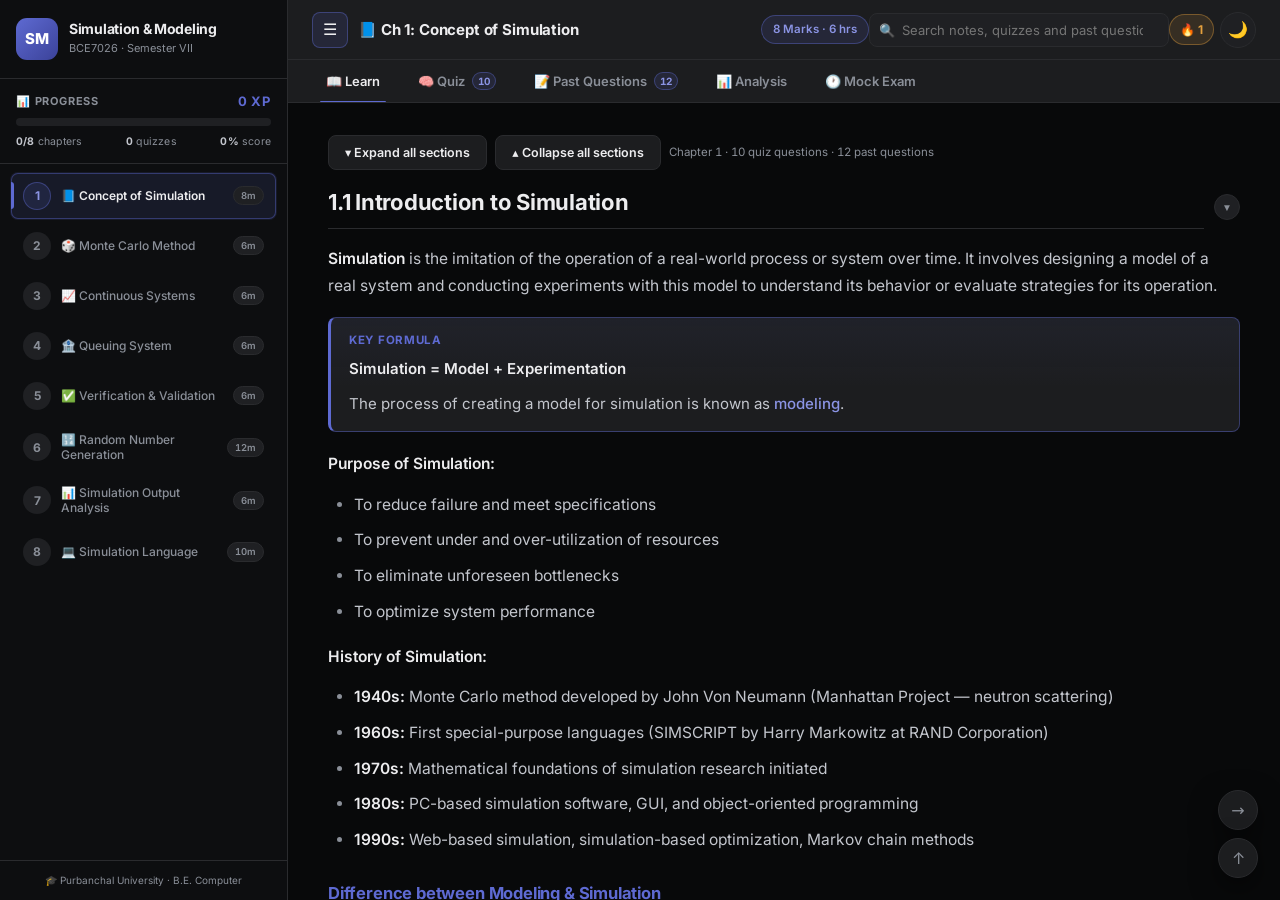
==== index.html @ b058730f "feat: Simulation & Modeling study portal — 8 chapters, 92 past-question cards and a 60-mark mock exa" ====
<!DOCTYPE html>
<html lang="en" data-theme="dark">
<head>
<meta charset="UTF-8">
<meta name="viewport" content="width=device-width, initial-scale=1.0">
<title>📚 Simulation & Modeling — Study Portal | BCE7026</title>
<meta name="description" content="Gamified study portal for Simulation & Modeling BCE7026 - Purbanchal University">
<style>
*,*::before,*::after{margin:0;padding:0;box-sizing:border-box}
/* Layout, colour, type and rhythm tokens now live in assets/css/tokens.css
   (loaded above) so there is one source of truth for the whole portal. */
html{scroll-behavior:smooth}
body{font-family:'Inter',system-ui,sans-serif;background:var(--bg);color:var(--t1);overflow:hidden;height:100vh;font-size:14.5px;line-height:1.7;transition:background .3s,color .3s}
h1,h2,h3,h4,h5{line-height:1.35;font-weight:700;color:var(--t1)}
a{color:var(--pri);text-decoration:none}
::selection{background:var(--pri);color:#fff}
.app{display:flex;height:100vh;overflow:hidden}

/* SIDEBAR */
.sidebar{width:var(--sidebar-w);background:var(--bg-side);border-right:1px solid var(--brd);display:flex;flex-direction:column;flex-shrink:0;z-index:100;transition:var(--tr)}
.s-head{padding:18px 16px;border-bottom:1px solid var(--brd)}
.logo{display:flex;align-items:center;gap:11px}
.logo-i{width:42px;height:42px;background:linear-gradient(135deg,var(--pri),#3b4299);border-radius:11px;display:flex;align-items:center;justify-content:center;font-size:15px;font-weight:800;color:#fff;flex-shrink:0}
.logo-t h1{font-size:14px;font-weight:700;letter-spacing:-.3px}
.logo-t p{font-size:11px;color:var(--t3);margin-top:1px}

/* XP BAR */
.xp-section{padding:12px 16px;border-bottom:1px solid var(--brd)}
.xp-label{display:flex;justify-content:space-between;align-items:center;margin-bottom:6px}
.xp-label span{font-size:11px;font-weight:700;color:var(--t3);text-transform:uppercase;letter-spacing:.8px}
.xp-label .xp-val{color:var(--pri);font-size:13px}
.xp-bar{height:8px;background:var(--bg-input);border-radius:4px;overflow:hidden}
.xp-fill{height:100%;background:linear-gradient(90deg,var(--pri),var(--sec));border-radius:4px;transition:width .6s ease}
.xp-stats{display:flex;gap:8px;margin-top:8px}
.xp-stat{flex:1;text-align:center;padding:6px 4px;background:var(--bg-input);border-radius:6px;font-size:11px;color:var(--t2)}
.xp-stat .num{display:block;font-size:16px;font-weight:800;color:var(--t1)}
.xp-stat .lbl{font-size:9px;color:var(--t3);text-transform:uppercase;letter-spacing:.5px}

.ch-nav{flex:1;overflow-y:auto;padding:8px 10px;scrollbar-width:thin;scrollbar-color:var(--brd) transparent}
.ch-nav::-webkit-scrollbar{width:4px}
.ch-nav::-webkit-scrollbar-thumb{background:var(--brd);border-radius:2px}
.nav-item{display:flex;align-items:center;gap:10px;padding:9px 12px;border-radius:var(--radius-sm);cursor:pointer;transition:var(--tr);margin-bottom:2px;border:1px solid transparent;position:relative}
.nav-item:hover{background:var(--bg-side-h)}
.nav-item.active{background:var(--bg-side-a);border-color:var(--pri-bd)}
.nav-item.active::before{content:'';position:absolute;left:0;top:20%;height:60%;width:3px;background:var(--pri);border-radius:0 3px 3px 0}
.nav-num{width:28px;height:28px;border-radius:50%;display:flex;align-items:center;justify-content:center;font-size:12px;font-weight:700;background:var(--bg-input);color:var(--t3);flex-shrink:0;transition:var(--tr)}
.nav-item.active .nav-num{background:var(--pri);color:#fff}
.nav-item.done .nav-num{background:var(--sec);color:#fff}
.nav-label{font-size:12px;font-weight:500;color:var(--t2);line-height:1.3;flex:1}
.nav-item.active .nav-label{color:var(--t1);font-weight:600}
.nav-meta{display:flex;flex-direction:column;align-items:flex-end;gap:2px;flex-shrink:0}
.nav-marks{font-size:9px;color:var(--t3);background:var(--bg-input);padding:1px 6px;border-radius:8px;font-weight:600}
.nav-prog{width:36px;height:3px;background:var(--bg-input);border-radius:2px;overflow:hidden}
.nav-prog-fill{height:100%;background:var(--sec);border-radius:2px;transition:width .4s ease}
.s-foot{padding:12px 16px;border-top:1px solid var(--brd)}
.s-foot p{font-size:10px;color:var(--t3);text-align:center;line-height:1.5}

/* MAIN */
.main{flex:1;display:flex;flex-direction:column;overflow:hidden;min-width:0}
.topbar{height:var(--header-h);background:var(--bg-card);border-bottom:1px solid var(--brd);display:flex;align-items:center;justify-content:space-between;padding:0 24px;flex-shrink:0;box-shadow:var(--sh)}
.topbar-l{display:flex;align-items:center;gap:12px;min-width:0}
.menu-btn{background:var(--bg-input);border:1px solid var(--brd);color:var(--t2);width:36px;height:36px;border-radius:var(--radius-sm);cursor:pointer;font-size:16px;line-height:1;transition:var(--tr)}
.menu-btn:hover{background:var(--bg-side-h)}
.ch-ti{font-size:16px;font-weight:700;white-space:nowrap;overflow:hidden;text-overflow:ellipsis}
.ch-badge{font-size:11px;color:var(--pri);background:var(--pri-bg);padding:3px 10px;border-radius:12px;font-weight:600;white-space:nowrap;border:1px solid var(--pri-bd)}
.topbar-r{display:flex;align-items:center;gap:6px}
.streak-badge{display:flex;align-items:center;gap:4px;font-size:12px;font-weight:700;color:var(--acc);background:var(--acc-bg);padding:5px 10px;border-radius:12px;border:1px solid var(--acc-bd)}
.theme-btn{background:var(--bg-input);border:1px solid var(--brd);color:var(--t2);width:36px;height:36px;border-radius:50%;cursor:pointer;font-size:16px;display:flex;align-items:center;justify-content:center;transition:var(--tr)}
.theme-btn:hover{background:var(--bg-side-h);transform:rotate(20deg)}

/* TABS */
.tabs{display:flex;gap:2px;padding:0 20px;background:var(--bg-card);border-bottom:1px solid var(--brd);flex-shrink:0;overflow-x:auto;scrollbar-width:none;-ms-overflow-style:none}
.tabs::-webkit-scrollbar{display:none}
.tab-btn{white-space:nowrap;flex:0 0 auto}
.tab-btn{padding:12px 18px;border:none;background:transparent;color:var(--t3);font-family:'Inter',sans-serif;font-size:13px;font-weight:600;cursor:pointer;transition:var(--tr);position:relative;display:flex;align-items:center;gap:6px}
.tab-btn:hover{color:var(--t2)}
.tab-btn.active{color:var(--pri)}
.tab-btn.active::after{content:'';position:absolute;bottom:-1px;left:14px;right:14px;height:2px;background:var(--pri);border-radius:1px 1px 0 0}

/* CONTENT */
.content-area{flex:1;overflow-y:auto;padding:28px;scrollbar-width:thin;scrollbar-color:var(--brd) transparent;background:var(--bg)}
.content-area::-webkit-scrollbar{width:6px}
.content-area::-webkit-scrollbar-thumb{background:var(--brd);border-radius:3px}
.tab-panel{display:none;animation:fadeUp .25s ease}
.tab-panel.active{display:block}
@keyframes fadeUp{from{opacity:0;transform:translateY(6px)}to{opacity:1;transform:translateY(0)}}

/* LEARN */
.learn-content{max-width:860px}
.learn-content h2{font-size:22px;margin:36px 0 14px;padding-bottom:10px;border-bottom:2px solid var(--brd)}
.learn-content h2:first-child{margin-top:0}
.learn-content h3{font-size:17px;color:var(--pri);margin:24px 0 10px}
.learn-content h4{font-size:13px;color:var(--sec);margin:18px 0 8px;text-transform:uppercase;letter-spacing:.6px;font-weight:700}
.learn-content p{font-size:14.5px;line-height:1.8;color:var(--t2);margin-bottom:12px}
.learn-content ul,.learn-content ol{margin:8px 0 16px 24px;color:var(--t2);font-size:14.5px;line-height:1.8}
.learn-content li{margin-bottom:5px}
.learn-content strong{color:var(--t1);font-weight:600}
.learn-content em{color:var(--pri);font-style:normal;font-weight:500}
.learn-content code{background:var(--pri-bg);color:var(--pri);padding:2px 7px;border-radius:4px;font-family:'JetBrains Mono',monospace;font-size:13px;border:1px solid var(--pri-bd)}
.concept-box{background:var(--pri-bg);border:1px solid var(--pri-bd);border-left:4px solid var(--pri);border-radius:0 var(--radius-sm) var(--radius-sm) 0;padding:16px 18px;margin:16px 0}
.concept-box h4{color:var(--pri);margin:0 0 6px;font-size:12.5px}
.concept-box p{margin:0;font-size:14px}
.concept-box.important{background:var(--dan-bg);border-color:var(--dan-bd);border-left-color:var(--dan)}.concept-box.important h4{color:var(--dan)}
.concept-box.tip{background:var(--sec-bg);border-color:var(--sec-bd);border-left-color:var(--sec)}.concept-box.tip h4{color:var(--sec)}
.concept-box.warn{background:var(--acc-bg);border-color:var(--acc-bd);border-left-color:var(--acc)}.concept-box.warn h4{color:var(--acc)}
.formula-box{background:var(--bg-code);border:1px solid var(--brd);border-left:4px solid var(--pri);border-radius:var(--radius-sm);padding:16px 20px;margin:16px 0;font-family:'JetBrains Mono',monospace;font-size:14px;color:var(--pri);text-align:center}
.example-box{background:var(--sec-bg);border:1px solid var(--sec-bd);border-left:4px solid var(--sec);border-radius:0 var(--radius-sm) var(--radius-sm) 0;padding:16px 18px;margin:16px 0}
.example-box h4{color:var(--sec);margin:0 0 6px;font-size:12.5px}
.example-box p{margin:4px 0;font-size:14px}
.code-block{background:var(--bg-code);border:1px solid var(--brd);border-radius:var(--radius-sm);padding:16px 20px;margin:16px 0;font-family:'JetBrains Mono',monospace;font-size:13px;color:var(--pri);overflow-x:auto;white-space:pre;line-height:1.7}
.comparison-table,table{width:100%;border-collapse:separate;border-spacing:0;margin:16px 0;font-size:13.5px;border-radius:var(--radius-sm);overflow:hidden;border:1px solid var(--brd)}
.comparison-table th,table th{background:var(--th-bg);color:var(--th-c);padding:10px 14px;text-align:left;font-weight:600;font-size:12px;text-transform:uppercase;letter-spacing:.5px;border-bottom:1px solid var(--brd)}
.comparison-table td,table td{padding:10px 14px;border-bottom:1px solid var(--brd);color:var(--t2)}
.comparison-table tr:last-child td,table tr:last-child td{border-bottom:none}
.comparison-table tbody tr:nth-child(even) td,table tbody tr:nth-child(even) td{background:var(--stripe)}

/* CHAPTER COMPLETE BUTTON */
.ch-complete-bar{display:flex;align-items:center;justify-content:space-between;background:var(--bg-card);border:1px solid var(--brd);border-radius:var(--radius);padding:16px 20px;margin-top:32px;box-shadow:var(--sh)}
.ch-complete-bar .label{font-size:14px;font-weight:600;color:var(--t2)}
.ch-complete-bar .label em{font-style:normal}
.mark-done-btn{padding:10px 22px;border:none;border-radius:var(--radius-sm);font-family:'Inter',sans-serif;font-size:13px;font-weight:700;cursor:pointer;transition:var(--tr);display:flex;align-items:center;gap:6px}
.mark-done-btn.todo{background:var(--pri);color:#fff}
.mark-done-btn.todo:hover{opacity:.9;transform:translateY(-1px);box-shadow:var(--sh-md)}
.mark-done-btn.completed{background:var(--sec-bg);color:var(--sec);border:1px solid var(--sec-bd);cursor:default}

/* QUIZ */
.quiz-header{display:flex;align-items:center;justify-content:space-between;margin-bottom:20px;flex-wrap:wrap;gap:12px}
.quiz-header h3{font-size:18px}
.quiz-progress{display:flex;align-items:center;gap:10px}
.progress-bar{width:180px;height:6px;background:var(--bg-input);border-radius:3px;overflow:hidden}
.progress-fill{height:100%;background:linear-gradient(90deg,var(--pri),var(--sec));border-radius:3px;transition:width .4s}
.progress-text{font-size:12px;color:var(--t3);font-weight:600}
.quiz-score{display:flex;gap:8px}
.score-badge{display:flex;align-items:center;gap:4px;font-size:13px;font-weight:600;padding:4px 12px;border-radius:14px}
.score-correct{color:var(--sec);background:var(--sec-bg);border:1px solid var(--sec-bd)}
.score-wrong{color:var(--dan);background:var(--dan-bg);border:1px solid var(--dan-bd)}
.quiz-card{background:var(--bg-card);border:1px solid var(--brd);border-radius:var(--radius);padding:22px;margin-bottom:14px;box-shadow:var(--sh);transition:var(--tr)}
.quiz-card.answered-correct{border-color:var(--sec-bd);background:var(--sec-bg)}
.quiz-card.answered-wrong{border-color:var(--dan-bd);background:var(--dan-bg)}
.q-number{font-size:11px;font-weight:700;color:var(--pri);text-transform:uppercase;letter-spacing:1px;margin-bottom:8px}
.q-text{font-size:15px;font-weight:500;line-height:1.6;margin-bottom:16px}
.q-options{display:flex;flex-direction:column;gap:8px}
.q-option{display:flex;align-items:flex-start;gap:12px;padding:11px 14px;background:var(--bg);border:1px solid var(--brd);border-radius:var(--radius-sm);cursor:pointer;transition:var(--tr);font-size:14px;color:var(--t2);line-height:1.5}
.q-option:hover:not(.disabled){background:var(--bg-side-h);border-color:var(--pri-bd);color:var(--t1)}
.q-option .opt-letter{width:26px;height:26px;border-radius:50%;background:var(--bg-input);display:flex;align-items:center;justify-content:center;font-size:12px;font-weight:700;flex-shrink:0;color:var(--t3);transition:var(--tr);border:1px solid var(--brd)}
.q-option.correct{background:var(--sec-bg)!important;border-color:var(--sec)!important}
.q-option.correct .opt-letter{background:var(--sec)!important;color:#fff!important;border-color:var(--sec)!important}
.q-option.wrong{background:var(--dan-bg)!important;border-color:var(--dan)!important}
.q-option.wrong .opt-letter{background:var(--dan)!important;color:#fff!important;border-color:var(--dan)!important}
.q-option.disabled{cursor:default;pointer-events:none}
.q-explanation{margin-top:14px;padding:12px 16px;background:var(--sec-bg);border:1px solid var(--sec-bd);border-radius:var(--radius-sm);display:none;font-size:13.5px;color:var(--t2);line-height:1.6}
.q-explanation.show{display:block;animation:fadeUp .3s}
.q-explanation strong{color:var(--sec)}
.quiz-reset{margin-top:20px;padding:10px 24px;background:var(--pri);color:#fff;border:none;border-radius:var(--radius-sm);font-family:'Inter',sans-serif;font-size:13px;font-weight:600;cursor:pointer;transition:var(--tr)}
.quiz-reset:hover{opacity:.9;transform:translateY(-1px)}
/* Quiz result banner */
.quiz-result{display:none;text-align:center;padding:24px;background:var(--bg-card);border-radius:var(--radius);border:1px solid var(--brd);margin-top:16px;box-shadow:var(--sh)}
.quiz-result.show{display:block;animation:fadeUp .4s}
.quiz-result .big-emoji{font-size:48px;margin-bottom:8px}
.quiz-result .result-msg{font-size:18px;font-weight:700;margin-bottom:4px}
.quiz-result .result-sub{font-size:13px;color:var(--t3)}
.quiz-result .xp-earned{font-size:14px;font-weight:700;color:var(--pri);margin-top:8px}

/* PAST QUESTIONS */
.pq-card{background:var(--bg-card);border:1px solid var(--brd);border-radius:var(--radius);margin-bottom:12px;overflow:hidden;box-shadow:var(--sh);transition:var(--tr)}
.pq-card:hover{border-color:var(--pri-bd)}
.pq-question{padding:16px 18px;cursor:pointer;display:flex;gap:12px;align-items:flex-start}
.pq-meta{flex-shrink:0;display:flex;flex-direction:column;align-items:center;gap:3px}
.pq-year{font-size:11px;font-weight:700;color:var(--pri);background:var(--pri-bg);padding:3px 8px;border-radius:6px;border:1px solid var(--pri-bd)}
.pq-marks{font-size:10px;color:var(--t3);font-weight:500}
.pq-text{flex:1;font-size:14px;line-height:1.6;font-weight:500}
.pq-toggle{flex-shrink:0;width:26px;height:26px;border-radius:50%;background:var(--bg-input);display:flex;align-items:center;justify-content:center;color:var(--t3);font-size:11px;transition:var(--tr);align-self:center;border:1px solid var(--brd)}
.pq-card.open .pq-toggle{transform:rotate(180deg);color:var(--pri);background:var(--pri-bg);border-color:var(--pri-bd)}
.pq-answer{max-height:0;overflow:hidden;transition:max-height .4s ease}
.pq-card.open .pq-answer{max-height:8000px;border-top:1px solid var(--brd)}
.pq-answer-inner{padding:18px 20px;font-size:14px;line-height:1.8;color:var(--t2)}
.pq-answer-inner h4{color:var(--sec);font-size:13px;margin:0 0 10px;text-transform:uppercase;letter-spacing:.5px}
.pq-answer-inner p{margin-bottom:10px}
.pq-answer-inner ul,.pq-answer-inner ol{margin:6px 0 12px 22px}
.pq-answer-inner li{margin-bottom:4px}
.pq-answer-inner strong{color:var(--t1)}
.pq-answer-inner table{font-size:13px}
.pq-answer-inner th{background:var(--th-bg);color:var(--th-c);padding:8px 12px;text-align:left;font-size:11px;font-weight:600;text-transform:uppercase;border-bottom:1px solid var(--brd)}
.pq-answer-inner td{padding:8px 12px;border-bottom:1px solid var(--brd)}
.pq-answer-inner .code-block{font-size:12px;margin:10px 0}
.pq-answer-inner .formula-box{font-size:13px;margin:10px 0}

/* MERGED QUESTION BANK BADGES */
.pq-repeat{font-size:10px;font-weight:700;color:#b45309;background:var(--acc-bg);border:1px solid var(--acc-bd);padding:2px 7px;border-radius:6px;white-space:nowrap}
.pq-pending{padding:16px 20px;font-size:12.5px;color:var(--t3);font-style:italic;background:var(--bg-input);line-height:1.7}
.pq-pending strong{color:var(--acc);font-style:normal}
.pq-card.practice{border-left:3px solid var(--acc-bd)}
.pq-count{font-size:12px;color:var(--t3);font-weight:500;margin-left:10px}
.pq-filter{display:flex;gap:6px;flex-wrap:wrap;margin-bottom:14px}
.pq-pill{font-size:11.5px;font-weight:600;padding:5px 12px;border-radius:999px;border:1px solid var(--brd);background:var(--bg-card);color:var(--t2);cursor:pointer;font-family:inherit}
.pq-pill.on{background:var(--pri);border-color:var(--pri);color:#fff}

/* SEARCH */
.search-wrap{position:relative;flex:0 1 340px;min-width:190px;max-width:380px}
.ch-ti{overflow:hidden;text-overflow:ellipsis;white-space:nowrap}
.ch-badge,.menu-btn{flex-shrink:0}
.search-in{width:100%;padding:8px 12px 8px 32px;border:1px solid var(--brd);background:var(--bg-input);color:var(--t1);border-radius:8px;font-family:inherit;font-size:13px;outline:none;transition:var(--tr)}
.search-in:focus{border-color:var(--pri);background:var(--bg-card)}
.search-ico{position:absolute;left:10px;top:50%;transform:translateY(-50%);color:var(--t3);font-size:13px;pointer-events:none}
.search-res{position:absolute;top:calc(100% + 6px);left:0;right:0;background:var(--bg-card);border:1px solid var(--brd);border-radius:var(--radius);box-shadow:var(--sh-md);max-height:62vh;overflow:auto;z-index:300;display:none}
.search-res.show{display:block}
.sr-item{padding:10px 14px;cursor:pointer;border-bottom:1px solid var(--brd-l);font-size:13px;line-height:1.5}
.sr-item:last-child{border-bottom:none}
.sr-item:hover,.sr-item.sel{background:var(--bg-side-h)}
.sr-tag{font-size:10px;font-weight:700;text-transform:uppercase;letter-spacing:.5px;color:var(--pri);margin-right:6px}
.sr-meta{font-size:11px;color:var(--t3);margin-top:3px}
.sr-empty{padding:14px;font-size:13px;color:var(--t3)}
.mark-flash{outline:3px solid var(--acc);outline-offset:4px;border-radius:6px}

/* ANALYSIS */
.an-grid{display:grid;grid-template-columns:repeat(auto-fit,minmax(188px,1fr));gap:12px;margin-bottom:18px}
.an-card{background:var(--bg-card);border:1px solid var(--brd);border-radius:var(--radius);padding:16px;box-shadow:var(--sh)}
.an-card .k{font-size:11px;text-transform:uppercase;letter-spacing:.7px;color:var(--t3);font-weight:700}
.an-card .v{font-size:26px;font-weight:800;color:var(--pri);margin-top:6px;line-height:1.15}
.an-card .s{font-size:11.5px;color:var(--t3);margin-top:4px}
.an-sec{background:var(--bg-card);border:1px solid var(--brd);border-radius:var(--radius);padding:18px;margin-bottom:16px;box-shadow:var(--sh)}
.an-sec h3{font-size:15px;margin-bottom:12px}
.bar-row{display:flex;align-items:center;gap:10px;margin-bottom:7px;font-size:12.5px}
.bar-row .lbl{width:96px;color:var(--t2);flex-shrink:0;overflow:hidden;text-overflow:ellipsis;white-space:nowrap}
.bar-track{flex:1;min-width:60px;height:14px;background:var(--bg-input);border-radius:7px;overflow:hidden;display:block}
.bar-fill{display:block;height:14px;background:linear-gradient(90deg,var(--pri),var(--sec));border-radius:7px}
.bar-row .val{width:104px;text-align:right;color:var(--t3);flex-shrink:0;white-space:nowrap;overflow:hidden;text-overflow:ellipsis}
.topic-row{display:flex;align-items:center;gap:10px;margin-bottom:8px;font-size:12.5px}
.topic-row .t-lbl{flex:1 1 auto;min-width:0;white-space:nowrap;overflow:hidden;text-overflow:ellipsis;color:var(--t2)}
.topic-row .t-lbl strong{color:var(--pri)}
.topic-row .t-ch{color:var(--t3);font-size:11px;font-weight:600}
.topic-row .t-val{flex:0 0 82px;width:82px;text-align:right;color:var(--t3);white-space:nowrap}
.topic-row .bar-track{flex:0 0 160px;width:160px}
.an-btns{display:flex;gap:8px;flex-wrap:wrap;margin-top:6px}
.an-btn{padding:9px 16px;border:1px solid var(--brd);background:var(--bg-card);color:var(--t1);border-radius:8px;font-family:inherit;font-size:12.5px;font-weight:600;cursor:pointer;transition:var(--tr)}
.an-btn:hover{border-color:var(--pri);color:var(--pri)}
.an-btn.danger:hover{border-color:var(--dan);color:var(--dan)}
.strategy-box{background:linear-gradient(135deg,var(--acc-bg),var(--bg-input));border:2px solid var(--acc-bd);border-radius:var(--radius);padding:18px}
.strategy-box h4{color:var(--acc);font-size:13px;margin:14px 0 6px}
.strategy-box h4:first-of-type{margin-top:0}
.strategy-box ul{margin-left:20px}
.strategy-box li{font-size:13px;line-height:1.65;color:var(--t2)}

/* MOCK EXAM */
.exam-head{display:flex;justify-content:space-between;align-items:center;flex-wrap:wrap;gap:12px;margin-bottom:16px}
.exam-timer{font-family:'JetBrains Mono',monospace;font-size:20px;font-weight:700;color:var(--dan);background:var(--dan-bg);border:1px solid var(--dan-bd);padding:6px 14px;border-radius:8px}
.exam-timer.calm{color:var(--sec);background:var(--sec-bg);border-color:var(--sec-bd)}
.exam-q{background:var(--bg-card);border:1px solid var(--brd);border-radius:var(--radius);padding:16px;margin-bottom:12px;box-shadow:var(--sh)}
.exam-q .top{display:flex;justify-content:space-between;gap:10px;align-items:flex-start;margin-bottom:6px}
.exam-q .qt{font-size:14px;font-weight:600;line-height:1.6;flex:1}
.exam-q .qm{font-size:11px;font-weight:700;color:var(--pri);background:var(--pri-bg);border:1px solid var(--pri-bd);padding:3px 8px;border-radius:6px;white-space:nowrap}
.exam-q .qmeta{font-size:11px;color:var(--t3);margin-bottom:8px}
.exam-actions{display:flex;gap:8px;margin-top:10px;flex-wrap:wrap}
.exam-marked{font-size:11px;font-weight:700;margin-left:auto}
.exam-result{background:var(--bg-card);border:2px solid var(--pri-bd);border-radius:var(--radius);padding:22px;text-align:center;margin-bottom:16px}
.exam-result .big{font-size:40px;font-weight:800;color:var(--pri)}
.exam-result .sub{font-size:13px;color:var(--t3);margin-top:6px}

.topbar-l{display:flex;align-items:center;gap:10px;flex:1;min-width:0}

/* CONFETTI */
.confetti-container{position:fixed;top:0;left:0;width:100%;height:100%;pointer-events:none;z-index:9999;overflow:hidden}
.confetti-piece{position:absolute;width:10px;height:10px;top:-20px;animation:confettiFall 3s ease-out forwards}
@keyframes confettiFall{0%{transform:translateY(0) rotate(0deg);opacity:1}100%{transform:translateY(100vh) rotate(720deg);opacity:0}}

/* TOAST */
.toast{position:fixed;bottom:24px;right:24px;background:var(--bg-card);border:1px solid var(--sec-bd);border-radius:var(--radius);padding:14px 20px;box-shadow:var(--sh-md);display:flex;align-items:center;gap:10px;z-index:9998;animation:slideIn .4s ease;font-size:13px;font-weight:600;color:var(--t1)}
.toast.hide{animation:slideOut .3s ease forwards}
@keyframes slideIn{from{transform:translateX(120%);opacity:0}to{transform:translateX(0);opacity:1}}
@keyframes slideOut{from{transform:translateX(0);opacity:1}to{transform:translateX(120%);opacity:0}}

.overlay{display:none;position:fixed;inset:0;background:rgba(0,0,0,.4);z-index:99;backdrop-filter:blur(2px)}
@media(max-width:1024px){
.search-wrap{min-width:120px}.topic-row .bar-track{display:none}.bar-row .val{width:78px}
/* The sidebar becomes a drawer well before the window is phone-sized: at 900 px
   a 288 px column left too little room for the notes. */
.sidebar{position:fixed;left:calc(-1*var(--sidebar-w) - 24px);top:0;z-index:120;height:100vh;box-shadow:var(--sh-md)}
.sidebar.open{left:0}
.overlay.show{display:block}
.tabs{padding:0 12px}
.topbar{padding:0 14px}
.ch-ti{font-size:14.5px}.streak-badge{display:none}
}
</style>
<!-- Design layer. Loaded AFTER the shell styles above so the foundation sheet
     wins wherever the two disagree (equal specificity, later wins).
     Fonts are bundled locally (Inter + JetBrains Mono, latin / latin-ext /
     greek subsets) so the portal works offline straight from file:// -->
<link rel="stylesheet" href="assets/fonts/fonts.css">
<link rel="stylesheet" href="assets/css/tokens.css">
<link rel="stylesheet" href="assets/css/foundation.css">
</head>
<body>
<div class="app">
  <aside class="sidebar" id="sidebar">
    <div class="s-head">
      <div class="logo"><div class="logo-i">SM</div><div class="logo-t"><h1>Simulation & Modeling</h1><p>BCE7026 · Semester VII</p></div></div>
    </div>
    <div class="xp-section">
      <div class="xp-label"><span>📊 Progress</span><span class="xp-val" id="xpVal">0 XP</span></div>
      <div class="xp-bar"><div class="xp-fill" id="xpFill" style="width:0%"></div></div>
      <div class="xp-inline">
        <span><b id="statChap">0/8</b> chapters</span>
        <span><b id="statQuiz">0</b> quizzes</span>
        <span><b id="statPct">0%</b> score</span>
      </div>
    </div>
    <nav class="ch-nav" id="chNav"></nav>
    <div class="s-foot"><p>🎓 Purbanchal University · B.E. Computer</p></div>
  </aside>
  <div class="overlay" id="overlay"></div>
  <div class="main">
    <header class="topbar">
      <div class="topbar-l">
        <button class="menu-btn" id="menuBtn" aria-label="Collapse or expand the chapter menu" aria-expanded="true" title="Collapse / expand the chapter menu">☰</button>
        <span class="ch-ti" id="chTi">📘 Ch 1: Concept of Simulation</span>
        <span class="ch-badge" id="chBd">8 Marks</span>
      </div>
      <div class="search-wrap">
        <span class="search-ico">🔍</span>
        <input class="search-in" id="searchIn" type="search" placeholder="Search notes, quizzes and past questions…  (press /)" aria-label="Search the whole site" autocomplete="off">
        <div class="search-res" id="searchRes" role="listbox" aria-label="Search results"></div>
      </div>
      <div class="topbar-r">
        <div class="streak-badge" id="streakBadge">🔥 0</div>
        <button class="theme-btn" id="themeBtn" title="Toggle theme">☀️</button>
      </div>
    </header>
    <div class="tabs">
      <button class="tab-btn active" data-tab="learn">📖 Learn<span class="tab-badge done" data-badge="learn" hidden></span></button>
      <button class="tab-btn" data-tab="quiz">🧠 Quiz<span class="tab-badge accent" data-badge="quiz" hidden></span></button>
      <button class="tab-btn" data-tab="past">📝 Past Questions<span class="tab-badge accent" data-badge="past" hidden></span></button>
      <button class="tab-btn" data-tab="analysis">📊 Analysis</button>
      <button class="tab-btn" data-tab="exam">🕐 Mock Exam</button>
    </div>
    <div class="content-area" id="contentArea">
      <div class="tab-panel active" id="panel-learn"><p style="color:var(--t3)">Loading...</p></div>
      <div class="tab-panel" id="panel-quiz"></div>
      <div class="tab-panel" id="panel-past"></div>
      <div class="tab-panel" id="panel-analysis"></div>
      <div class="tab-panel" id="panel-exam"></div>
    </div>
    <div class="fab-wrap">
      <button class="fab" id="fabNext" title="Next chapter" aria-label="Go to the next chapter">&rarr;</button>
      <button class="fab" id="fabTop" title="Back to top" aria-label="Back to top">&uarr;</button>
    </div>
  </div>
</div>
<script src="ch1.js"></script><script src="ch2.js"></script><script src="ch3.js"></script><script src="ch4.js"></script>
<script src="ch5.js"></script><script src="ch6.js"></script><script src="ch7.js"></script><script src="ch8.js"></script>
<script src="data/analysis.js"></script>
<script>
(function(){
'use strict';
const CH=window.CHAPTERS||{},KEY='sm-progress';
let cur=1,qs={},progress=JSON.parse(localStorage.getItem(KEY)||'{}');
if(!progress.xp)progress={xp:0,done:{},quizzes:0,totalQ:0,correctQ:0,streak:0,lastDay:''};
const meta=[
  {n:1,t:'Concept of Simulation',m:8,h:6,e:'📘'},
  {n:2,t:'Monte Carlo Method',m:6,h:4,e:'🎲'},
  {n:3,t:'Continuous Systems',m:6,h:5,e:'📈'},
  {n:4,t:'Queuing System',m:6,h:5,e:'🏦'},
  {n:5,t:'Verification & Validation',m:6,h:4,e:'✅'},
  {n:6,t:'Random Number Generation',m:12,h:6,e:'🔢'},
  {n:7,t:'Simulation Output Analysis',m:6,h:5,e:'📊'},
  {n:8,t:'Simulation Language',m:10,h:5,e:'💻'}
];
function save(){localStorage.setItem(KEY,JSON.stringify(progress))}
function updateStreak(){
  const today=new Date().toDateString();
  if(progress.lastDay!==today){
    const yesterday=new Date();yesterday.setDate(yesterday.getDate()-1);
    if(progress.lastDay===yesterday.toDateString())progress.streak++;
    else if(progress.lastDay!==today)progress.streak=1;
    progress.lastDay=today;save();
  }
}
updateStreak();
function updateStats(){
  const doneCount=Object.keys(progress.done).length;
  const pct=progress.totalQ>0?Math.round(progress.correctQ/progress.totalQ*100):0;
  document.getElementById('xpVal').textContent=progress.xp+' XP';
  document.getElementById('xpFill').style.width=Math.min(progress.xp/800*100,100)+'%';
  document.getElementById('statChap').textContent=doneCount+'/8';
  document.getElementById('statQuiz').textContent=progress.quizzes;
  document.getElementById('statPct').textContent=pct+'%';
  document.getElementById('streakBadge').textContent='🔥 '+progress.streak;
  document.querySelectorAll('.nav-item').forEach(el=>{
    const ci=el.dataset.ch;
    if(progress.done[ci])el.classList.add('done');else el.classList.remove('done');
    el.classList.toggle('progress',!progress.done[ci]&&!!(progress.seen||{})[ci]);
  });
  updateTabBadges();
}
/* Theme */
const html=document.documentElement,tBtn=document.getElementById('themeBtn');
function setTheme(t){html.setAttribute('data-theme',t);tBtn.textContent=t==='dark'?'🌙':'☀️';localStorage.setItem('sm-theme',t)}
tBtn.onclick=()=>setTheme(html.getAttribute('data-theme')==='dark'?'light':'dark');
setTheme(localStorage.getItem('sm-theme')||'dark');
/* Toast */
function toast(msg){
  const t=document.createElement('div');t.className='toast';t.innerHTML=msg;document.body.appendChild(t);
  setTimeout(()=>{t.classList.add('hide');setTimeout(()=>t.remove(),300)},2500);
}
/* Confetti */
function confetti(){
  const c=document.createElement('div');c.className='confetti-container';document.body.appendChild(c);
  const colors=['#5e6ad2','#4cb782','#e5a03d','#e5484d','#9a7fe0','#8b94e4'];
  for(let i=0;i<60;i++){const p=document.createElement('div');p.className='confetti-piece';p.style.left=Math.random()*100+'%';p.style.background=colors[Math.floor(Math.random()*colors.length)];p.style.animationDelay=Math.random()*1+'s';p.style.animationDuration=(2+Math.random()*2)+'s';p.style.borderRadius=Math.random()>.5?'50%':'2px';p.style.width=(6+Math.random()*8)+'px';p.style.height=(6+Math.random()*8)+'px';c.appendChild(p);}
  setTimeout(()=>c.remove(),4000);
}
/* ---------------- Helpers ---------------- */
function esc(s){return String(s==null?'':s).replace(/[&<>"]/g,c=>({'&':'&amp;','<':'&lt;','>':'&gt;','"':'&quot;'}[c]))}
function stripTags(s){return String(s||'').replace(/<[^>]+>/g,' ').replace(/\s+/g,' ').trim()}
function shuffle(a){for(let i=a.length-1;i>0;i--){const j=Math.floor(Math.random()*(i+1));[a[i],a[j]]=[a[j],a[i]]}return a}

/* ---------------- Design layer helpers ---------------- */
/* Wide comparison tables scroll instead of breaking the reading column, and a
   cell that holds nothing but a number is right-aligned in tabular monospace so
   digit columns line up. Applied to the rendered HTML, so no chapter file,
   quiz question or past answer has to change. */
function enhanceContent(root){
  if(!root)return;
  root.querySelectorAll('table').forEach(tb=>{
    const p=tb.parentElement;
    if(!p||p.classList.contains('table-scroll'))return;
    const wrap=document.createElement('div');
    wrap.className='table-scroll';
    p.insertBefore(wrap,tb);wrap.appendChild(tb);
    // A long table gets a scrolling box and a pinned header so the column
    // titles stay visible while the numbers scroll.
    const rows=tb.querySelectorAll('tbody tr').length||tb.querySelectorAll('tr').length;
    if(rows>=9)wrap.classList.add('tall');
  });
  root.querySelectorAll('table td').forEach(td=>{
    if(td.classList.contains('num'))return;
    const t=td.textContent.trim();
    if(t&&t.length<=14&&/^[-+]?[\d][\d,]*\.?\d*%?$/.test(t))td.classList.add('num');
  });
}
/* ---------------- Chapter sections ---------------- */
/* A chapter is 30-60 screens of notes. Each h2 section gets its own chevron so
   one section can be folded away, and the chapter carries one Expand/Collapse
   All control. Sections start expanded: nothing is hidden unless asked. */
function buildSections(){
  const box=document.querySelector('#panel-learn .learn-content');
  if(!box||box.dataset.secs==='1')return;
  const kids=[...box.childNodes];
  let sec=null;
  kids.forEach(node=>{
    if(node.nodeType===1&&node.tagName==='H2'){
      sec=document.createElement('section');
      sec.className='learn-sec';
      box.insertBefore(sec,node);
      const head=document.createElement('div');
      head.className='sec-head';
      sec.appendChild(head);
      head.appendChild(node);
      const btn=document.createElement('button');
      btn.type='button';
      btn.className='sec-toggle';
      btn.title='Collapse or expand this section';
      btn.setAttribute('aria-expanded','true');
      btn.innerHTML='<span class="caret">▼</span>';
      const target=sec;              // capture: `sec` moves on to the next heading
      btn.onclick=()=>toggleSection(target);
      head.appendChild(btn);
      return;
    }
    if(sec)sec.appendChild(node);
  });
  box.dataset.secs='1';
  const key='sm-collapsed-'+cur;
  let stored=[];
  try{stored=JSON.parse(localStorage.getItem(key)||'[]')}catch(e){stored=[]}
  box.querySelectorAll('section.learn-sec').forEach((s,i)=>{if(stored.includes(i))setSection(s,false,false)});
}
function setSection(sec,open,remember){
  sec.classList.toggle('collapsed',!open);
  const b=sec.querySelector('.sec-toggle');
  if(b)b.setAttribute('aria-expanded',open?'true':'false');
  if(remember!==false){
    const all=[...document.querySelectorAll('#panel-learn section.learn-sec')];
    const idx=all.map(s=>s.classList.contains('collapsed'));
    try{localStorage.setItem('sm-collapsed-'+cur,JSON.stringify(idx.map((v,i)=>v?i:-1).filter(i=>i>=0)))}catch(e){}
  }
}
function toggleSection(sec){setSection(sec,sec.classList.contains('collapsed'))}
function setAllSections(open){
  document.querySelectorAll('#panel-learn section.learn-sec').forEach(s=>setSection(s,open,false));
  try{localStorage.setItem('sm-collapsed-'+cur,JSON.stringify(open?[]:[...document.querySelectorAll('#panel-learn section.learn-sec')].map((s,i)=>i)))}catch(e){}
  toast(open?'📖 All sections expanded':'📕 All sections collapsed');
}
/* Tab badges: what is behind each tab, and whether it is finished. The quiz
   badge turns green and shows the stored score once the chapter quiz is done. */
function updateTabBadges(){
  const c=CH[cur]||{},done=!!progress.done[cur],score=(progress.chapterQuiz||{})[cur];
  const set=(sel,text,cls,show)=>{
    const el=document.querySelector(sel);
    if(!el)return;
    el.textContent=text;
    el.className='tab-badge'+(cls?' '+cls:'');
    el.hidden=!show;
  };
  set('[data-badge="learn"]',done?'✓':'','done',done);
  set('[data-badge="quiz"]',score?score.pct+'%':String((c.quiz||[]).length||''),score?'done':'accent',(c.quiz||[]).length>0);
  set('[data-badge="past"]',String((c.past||[]).length||''),'accent',(c.past||[]).length>0);
}

/* ---------------- Global search ---------------- */
let IDX=[],SEARCH_HITS=[];
function buildIndex(){
  IDX=[];
  for(let n=1;n<=8;n++){
    const c=CH[n];if(!c)continue;const m=meta[n-1];
    String(c.learn||'').split(/(?=<h[23]>)/).forEach(p=>{
      const h=p.match(/<h[23]>([^<]*)<\/h[23]>/);
      const body=stripTags(p);if(body.length<40)return;
      IDX.push({ch:n,type:'note',title:h?h[1]:m.t,snip:body.slice(0,170),key:(h?h[1]:m.t)});
    });
    (c.quiz||[]).forEach(q=>IDX.push({ch:n,type:'quiz',title:q.q,snip:stripTags(q.explanation).slice(0,150),key:q.q.slice(0,45)}));
    (c.past||[]).forEach(q=>IDX.push({ch:n,type:'past',title:q.q,snip:(q.year||'')+' · '+(q.marks||'')+' marks'+(q.answer?' · model answer':' · practice question')+((q.occ||[]).length>1?' · also asked in '+(q.occ||[]).map(o=>o.year).join(', '):''),key:q.q.slice(0,45)}));
  }
}
function search(term){
  const t=term.trim().toLowerCase();if(t.length<2)return[];
  const words=t.split(/\s+/),scored=[];
  IDX.forEach(e=>{
    const title=e.title.toLowerCase(),hay=(title+' '+e.snip.toLowerCase());
    let s=0;words.forEach(w=>{if(hay.includes(w))s+=title.includes(w)?3:1});
    if(s>0)scored.push([s,e]);
  });
  scored.sort((a,b)=>b[0]-a[0]);
  return scored.slice(0,14).map(x=>x[1]);
}
function wireSearch(){
  const inp=document.getElementById('searchIn'),res=document.getElementById('searchRes');
  let sel=-1;
  const close=()=>{res.classList.remove('show');sel=-1};
  const draw=()=>{
    if(!SEARCH_HITS.length){res.innerHTML='<div class="sr-empty">No matches. Try "chi-square", "GPSS", "Markov", "auto-correlation".</div>';res.classList.add('show');return}
    res.innerHTML=SEARCH_HITS.map((e,i)=>'<div class="sr-item'+(i===sel?' sel':'')+'" data-i="'+i+'"><span class="sr-tag">'+(e.type==='note'?'Notes':e.type==='quiz'?'Quiz':'Past Q')+'</span>'+esc(e.title)+'<div class="sr-meta">Ch '+e.ch+' · '+esc(e.snip)+'</div></div>').join('');
    res.classList.add('show');
  };
  inp.addEventListener('input',()=>{SEARCH_HITS=search(inp.value);sel=-1;if(inp.value.trim().length<2){close();return}draw()});
  inp.addEventListener('keydown',ev=>{
    if(ev.key==='Escape'){close();inp.blur();return}
    if(ev.key==='ArrowDown'){ev.preventDefault();sel=Math.min(sel+1,SEARCH_HITS.length-1);draw();return}
    if(ev.key==='ArrowUp'){ev.preventDefault();sel=Math.max(sel-1,0);draw();return}
    if(ev.key==='Enter'&&SEARCH_HITS.length){ev.preventDefault();APP.gotoResult(sel<0?0:sel)}
  });
  res.addEventListener('click',ev=>{const it=ev.target.closest('.sr-item');if(it)APP.gotoResult(+it.dataset.i)});
  document.addEventListener('click',ev=>{if(!ev.target.closest('.search-wrap'))close()});
  document.addEventListener('keydown',ev=>{
    if(ev.key==='/'&&document.activeElement!==inp&&!/^(INPUT|TEXTAREA|SELECT)$/.test(document.activeElement.tagName)){ev.preventDefault();inp.focus();inp.select()}
  });
}
function gotoResult(i){
  const e=SEARCH_HITS[i];if(!e)return;
  load(e.ch);switchTab(e.type==='note'?'learn':e.type);
  document.getElementById('searchRes').classList.remove('show');
  setTimeout(()=>{
    const panel=document.getElementById(e.type==='note'?'panel-learn':(e.type==='quiz'?'panel-quiz':'panel-past'));
    const sel=e.type==='note'?'h2,h3':(e.type==='quiz'?'.quiz-card':'.pq-card');
    const key=e.key.replace(/\s+/g,' ').trim().slice(0,40).toLowerCase();
    const nodes=[...panel.querySelectorAll(sel)];
    const hit=nodes.find(n=>n.textContent.replace(/\s+/g,' ').trim().toLowerCase().includes(key));
    if(!hit)return;
    if(e.type==='past'&&hit.classList.contains('pq-card'))hit.classList.add('open');
    // A hit inside a folded section must reveal the section, or the jump would
    // land on something the reader cannot see.
    const sec=hit.closest('section.learn-sec');
    if(sec&&sec.classList.contains('collapsed'))setSection(sec,true,false);
    hit.scrollIntoView({behavior:'smooth',block:'center'});
    hit.classList.add('mark-flash');setTimeout(()=>hit.classList.remove('mark-flash'),2600);
  },80);
}

/* ---------------- Progress tools ---------------- */
function bankCounts(){
  let answered=0,pending=0,total=0,repeated=0;
  for(let n=1;n<=8;n++){const c=CH[n];if(!c)continue;(c.past||[]).forEach(q=>{total++;q.answer?answered++:pending++;if((q.repeats||1)>=2)repeated++})}
  return{answered,pending,total,repeated};
}
function exportProgress(){
  const data={exported:new Date().toISOString(),progress,version:1};
  const blob=new Blob([JSON.stringify(data,null,1)],{type:'application/json'});
  const a=document.createElement('a');a.href=URL.createObjectURL(blob);
  a.download='simulation-progress-'+new Date().toISOString().slice(0,10)+'.json';
  document.body.appendChild(a);a.click();a.remove();
  toast('💾 Progress exported');
}
function importProgress(mode){
  const inp=document.createElement('input');inp.type='file';inp.accept='.json,application/json';
  inp.onchange=()=>{
    const f=inp.files&&inp.files[0];if(!f)return;
    const r=new FileReader();
    r.onload=()=>{
      try{
        const d=JSON.parse(r.result);const inc=d.progress||d;
        if(!inc||typeof inc!=='object')throw new Error('bad file');
        progress=(mode==='merge')?Object.assign({},progress,inc,{done:Object.assign({},progress.done,inc.done||{}),chapterQuiz:Object.assign({},progress.chapterQuiz,inc.chapterQuiz||{})}):inc;
        if(!progress.xp)progress={xp:0,done:{},quizzes:0,totalQ:0,correctQ:0,streak:0,lastDay:''};
        save();buildNav();updateStats();renderAnalysis();toast('📥 Progress imported');
      }catch(err){toast('❌ Could not read that file')}
    };
    r.readAsText(f);
  };
  inp.click();
}
function resetProgress(){
  if(!confirm('Reset all progress — XP, completed chapters, quiz scores and streak? This cannot be undone.'))return;
  localStorage.removeItem(KEY);localStorage.removeItem('sm-theme');location.reload();
}

/* ---------------- Analysis tab ---------------- */
function renderAnalysis(){
  const A=window.ANALYSIS||{};const el=document.getElementById('panel-analysis');
  const b=bankCounts();
  const doneCount=Object.keys(progress.done||{}).length;
  const acc=progress.totalQ>0?Math.round(progress.correctQ/progress.totalQ*100):0;
  let masterySum=0,masteryN=0;
  for(let n=1;n<=8;n++){const cq=(progress.chapterQuiz||{})[n];if(cq){masterySum+=(cq.pct||0);masteryN++}}
  const mastery=masteryN?Math.round(masterySum/8):0;
  let h='';
  h+='<div class="an-grid">'+
    card('Study progress',doneCount+'/8','chapters marked complete')+
    card('Quiz accuracy',acc+'%',progress.correctQ+' of '+progress.totalQ+' questions answered correctly')+
    card('Question bank',b.answered+'/'+b.total,'past questions with a model answer ('+b.pending+' practice-only)')+
    card('Most repeated',b.repeated,'questions that have appeared 2+ times')+
  '</div>';
  h+='<div class="an-sec"><h3>🎯 Chapter mastery</h3>';
  for(let n=1;n<=8;n++){
    const m=meta[n-1],cq=(progress.chapterQuiz||{})[n],done=progress.done[n];
    let pct=cq?(cq.pct||0):0;
    if(done)pct=Math.round((pct+100)/2);
    h+=bar('Ch '+n+' · '+m.t.slice(0,18)+(done?' ✓':''),pct,cq?(cq.correct+'/'+cq.total+' quiz'):'not attempted');
  }
  h+='<div class="an-btns"><button class="an-btn" onclick="APP.exportProgress()">💾 Export progress</button>'+
     '<button class="an-btn" onclick="APP.importProgress(\'merge\')">📥 Import (merge)</button>'+
     '<button class="an-btn" onclick="APP.importProgress(\'replace\')">📥 Import (replace)</button>'+
     '<button class="an-btn danger" onclick="APP.resetProgress()">🗑 Reset</button></div></div>';
  if(A.topics&&A.topics.length){
    h+='<div class="an-sec"><h3>🔥 Top 15 most repeated topics <span class="pq-count">across '+A.total_questions+' past questions from '+A.papers.length+' papers</span></h3>';
    A.topics.forEach(t=>{h+=topicRow(t)});
    h+='</div>';
  }
  if(A.year_distribution){
    const yrs=Object.keys(A.year_distribution),max=Math.max(...Object.values(A.year_distribution));
    h+='<div class="an-sec"><h3>📅 Year-wise distribution</h3>';
    yrs.forEach(y=>{h+=bar(y,Math.round(A.year_distribution[y]/max*100),A.year_distribution[y]+' questions')});
    h+='<p style="font-size:11.5px;color:var(--t3);margin-top:10px">Papers analysed: '+esc(A.papers.join(', '))+'. A question listed in two papers is counted in both.</p></div>';
  }
  if(A.chapters){
    h+='<div class="an-sec"><h3>📚 Bank coverage per chapter</h3><table><tr><th>Chapter</th><th>Weight</th><th>Bank questions</th><th>On the site</th><th>Answered</th></tr>';
    Object.keys(A.chapters).sort((a,b2)=>a-b2).forEach(k=>{
      const c=A.chapters[k],site=CH[k]?(CH[k].past||[]).filter(q=>q.answer).length:0;
      h+='<tr><td>Ch '+k+' — '+esc(c.title)+'</td><td>'+c.weight+'</td><td>'+c.questions+'</td><td>'+((CH[k]&&CH[k].past||[]).length)+'</td><td>'+site+'</td></tr>';
    });
    h+='</table></div>';
  }
  if(A.strategy&&A.strategy.length){
    h+='<div class="strategy-box"><h3 style="font-size:15px;margin-bottom:10px">⚠️ Exam strategy notes</h3>';
    A.strategy.forEach(s=>{h+='<h4>'+esc(s.heading)+'</h4><ul>'+s.items.map(i=>'<li>'+esc(i)+'</li>').join('')+'</ul>'});
    h+='</div>';
  }
  el.innerHTML=h;
}
function card(k,v,s){return '<div class="an-card"><div class="k">'+k+'</div><div class="v">'+v+'</div><div class="s">'+esc(s)+'</div></div>'}
function bar(lbl,pct,val){pct=Math.max(0,Math.min(100,pct||0));return '<div class="bar-row"><span class="lbl" title="'+esc(lbl)+'">'+esc(lbl)+'</span><span class="bar-track"><span class="bar-fill" style="width:'+pct+'%"></span></span><span class="val" title="'+esc(val)+'">'+esc(val)+'</span></div>'}
function topicsPct(t){const m=String(t).match(/\d+/g);if(!m)return 20;const v=+m[0];return Math.round(v/12*100)}
function topicRow(t){
  const ch=String(t.chapter).replace(/\D/g,'');
  return '<div class="topic-row"><span class="t-lbl"><strong>#'+t.rank+'</strong> <span class="t-ch">Ch '+ch+'</span> '+esc(t.topic)+'</span>'+
    '<span class="bar-track"><span class="bar-fill" style="width:'+topicsPct(t.times)+'%"></span></span>'+
    '<span class="t-val">'+esc(t.times)+' times</span></div>';
}

/* ---------------- Mock exam ---------------- */
const EXAM_WEIGHTS=[8,6,6,6,6,12,6,10];
/* The paper's mark total is the sum of the weights - never a separate literal,
   so the header, the score and the breakdown denominators cannot drift apart. */
const EXAM_TOTAL=EXAM_WEIGHTS.reduce((a,b)=>a+b,0);
let EXAM=null,EXAM_TIMER=null;
function marksOf(s){const m=String(s||'').match(/\d+/g);if(!m)return 2;const v=m.reduce((a,b2)=>a+ +b2,0);return v>0?v:2}
/* Every subset of a chapter's answered questions that stays under cap,
   so the allocator can choose between several mark totals for each chapter. */
function chapterOptions(pool,cap){
  const dp=new Map();dp.set(0,[]);
  for(const it of pool){
    for(const [s,cb] of [...dp]){
      const ns=s+it.marks;
      if(ns<=cap&&!dp.has(ns))dp.set(ns,cb.concat([it]));
    }
  }
  return [...dp.entries()];
}
/* Assemble a paper that totals exactly EXAM_TOTAL marks.

   Each chapter prefers its own syllabus weight, but a chapter whose pool cannot
   hit that weight exactly (Ch 2, 4, 5 and 7 have no combination adding to 6)
   may take a slightly larger or smaller set instead. A global dynamic program
   then picks one option per chapter so that the paper still comes to EXAM_TOTAL
   with the smallest possible deviation from the published weights. */
function buildPaper(){
  const perCh={};
  for(let n=1;n<=8;n++){
    const c=CH[n];
    if(!c){perCh[n]=[[0,[]]];continue;}
    const pool=shuffle((c.past||[]).filter(q=>q.answer).map(q=>({ch:n,q,marks:marksOf(q.marks),repeats:q.repeats||1})));
    perCh[n]=chapterOptions(pool,EXAM_WEIGHTS[n-1]+5);
  }
  // State = total marks so far -> the lowest-deviation set of chapter picks
  // reaching that total. Comparing deviation (not just first-found) is what
  // lets the allocator keep every chapter close to its own weight.
  let states=new Map([[0,{dev:0,picks:[]}]]);
  for(let n=1;n<=8;n++){
    const weight=EXAM_WEIGHTS[n-1],next=new Map();
    for(const [tot,st] of states){
      for(const [sum,combo] of perCh[n]){
        const nt=tot+sum;
        if(nt>EXAM_TOTAL)continue;
        const dev=st.dev+Math.abs(sum-weight);
        const cur=next.get(nt);
        if(!cur||dev<cur.dev)next.set(nt,{dev,picks:st.picks.concat([{ch:n,sum,combo}])});
      }
    }
    if(next.size)states=next;
  }
  let best=null,bestScore=Infinity,bestTotal=0;
  for(const [tot,st] of states){
    const score=Math.abs(EXAM_TOTAL-tot)*10+st.dev;
    if(score<bestScore){bestScore=score;best=st.picks;bestTotal=tot}
  }
  const items=[];
  (best||[]).forEach(p=>p.combo.forEach(x=>items.push(x)));
  return items;
}
function startExam(){
  const items=buildPaper();
  EXAM={items,revealed:{},marked:{},submitted:false,
        total:items.reduce((a,i)=>a+i.marks,0),
        left:180*60};
  clearInterval(EXAM_TIMER);
  EXAM_TIMER=setInterval(tickExam,1000);
  renderExam();
}
function tickExam(){
  if(!EXAM||EXAM.submitted)return;
  EXAM.left--;
  const el=document.getElementById('examTimer');
  if(el){el.textContent=fmtClock(EXAM.left);el.classList.toggle('calm',EXAM.left>3600)}
  if(EXAM.left<=0){clearInterval(EXAM_TIMER);submitExam(true)}
}
function fmtClock(s){s=Math.max(0,s);const h=Math.floor(s/3600),m=Math.floor(s%3600/60),x=s%60;return h+':'+String(m).padStart(2,'0')+':'+String(x).padStart(2,'0')}
function renderExam(){
  const el=document.getElementById('panel-exam');
  if(!EXAM){
    el.innerHTML='<div class="an-sec"><h3>🕐 Mock Exam — full '+EXAM_TOTAL+'-mark paper</h3>'+
      '<p style="font-size:13.5px;color:var(--t2);line-height:1.75">A complete paper is assembled from the past questions that have model answers, and it always totals <strong>'+EXAM_TOTAL+' marks</strong> taken in 3 hours. Each chapter contributes as close to its syllabus weight — <strong>8 + 6 + 6 + 6 + 6 + 12 + 6 + 10</strong> — as its pool of answered questions allows; where no set of answers in a chapter adds up to exactly its weight, the chapter contributes the nearest total instead and the breakdown after the paper names it.</p>'+
      '<ul style="font-size:13.5px;color:var(--t2);line-height:1.8;margin:10px 0 10px 20px"><li>Attempt each question on paper first, then reveal the model answer.</li>'+
      '<li>Mark yourself <strong>Got it</strong> or <strong>Missed it</strong> — the score is built from your own honest marking.</li>'+
      '<li>Repeated questions (🔥) are the ones that actually come back, so they carry the most exam value.</li>'+
      '<li>Take it with the timer running to practise the 3-hour pace.</li></ul>'+
      '<div class="an-btns"><button class="an-btn" onclick="APP.startExam()">▶ Start the 3-hour paper</button></div></div>';
    return;
  }
  const score=EXAM.items.reduce((a,i,idx)=>a+(EXAM.marked[idx]?i.marks:0),0);
  const markedCount=Object.keys(EXAM.marked).length;
  let h='<div class="exam-head">'+
    '<div><div style="font-size:17px;font-weight:700">🕐 Mock Exam — '+EXAM.items.length+' questions · '+EXAM.total+' marks</div>'+
    '<div style="font-size:12px;color:var(--t3);margin-top:4px">'+(EXAM.submitted?'Paper submitted':'Attempt each question, then reveal and self-mark')+'</div></div>'+
    (EXAM.submitted?'':'<div class="exam-timer" id="examTimer">'+fmtClock(EXAM.left)+'</div>')+'</div>';
  if(EXAM.submitted){
    const pct=Math.round(score/EXAM.total*100);
    const verdict=pct>=70?'🏆 Distinction pace — keep this up':(pct>=50?'⭐ Solid — review the missed topics':'📚 Needs revision — start with the missed chapters');
    h+='<div class="exam-result"><div class="big">'+score+'/'+EXAM.total+'</div><div class="sub">'+pct+'% self-assessed · '+verdict+'</div></div>';
    h+='<div class="an-sec"><h3>Breakdown by chapter</h3>'+
        '<p style="font-size:12px;color:var(--t3);margin-bottom:10px">Every bar is out of the marks this paper actually set for that chapter, so a chapter you answered perfectly reads 100%. The denominators add up to the '+EXAM.total+' marks above; a chapter that could not reach its syllabus weight carries that weight beside it.</p>';
    for(let n=1;n<=8;n++){
      const got=EXAM.items.reduce((a,i,idx)=>a+(i.ch===n&&EXAM.marked[idx]?i.marks:0),0);
      const avail=EXAM.items.reduce((a,i)=>a+(i.ch===n?i.marks:0),0);
      if(!avail)continue;
      const weight=EXAM_WEIGHTS[n-1];
      h+=bar('Ch '+n+' · '+meta[n-1].t.slice(0,14),Math.round(got/avail*100),got+'/'+avail+' marks'+(avail===weight?'':' (syllabus '+weight+')'));
    }
    h+='</div><div class="an-btns"><button class="an-btn" onclick="APP.startExam()">🔄 New paper</button>'+
       '<button class="an-btn" onclick="APP.clearExam()">← Back</button></div>';
  }
  h+='<div style="margin-top:16px">';
  EXAM.items.forEach((it,idx)=>{
    const rev=EXAM.revealed[idx],mk=EXAM.marked[idx];
    h+='<div class="exam-q"><div class="top"><div class="qt">'+(idx+1)+'. '+esc(it.q.q)+'</div><div class="qm">'+it.marks+' mark'+(it.marks>1?'s':'')+'</div></div>'+
      '<div class="qmeta">Ch '+it.ch+' — '+esc(meta[it.ch-1].t)+' · '+esc(it.q.year)+' · from '+esc(it.q.marks)+' marks in the original paper'+
      (it.repeats>=2?' · 🔥 repeated '+it.repeats+'×':'')+'</div>';
    if(!rev){
      h+='<div class="exam-actions"><button class="an-btn" onclick="APP.revealExam('+idx+')">👁 Reveal model answer</button></div>';
    }else{
      h+='<div class="pq-answer-inner" style="border-top:1px solid var(--brd);padding:14px 0 0">'+(it.q.answer||'<em>No model answer.</em>')+'</div>';
      h+='<div class="exam-actions"><span class="exam-marked" style="color:'+(mk===true?'var(--sec)':mk===false?'var(--dan)':'var(--t3)')+'">'+(mk===true?'✅ marked correct':mk===false?'❌ marked missed':'not self-marked yet')+'</span></div>';
      h+='<div class="exam-actions"><button class="an-btn" onclick="APP.markExam('+idx+',true)">✅ I got this</button>'+
         '<button class="an-btn danger" onclick="APP.markExam('+idx+',false)">❌ I missed this</button></div>';
    }
    h+='</div>';
  });
  h+='</div>';
  if(!EXAM.submitted){
    h+='<div class="an-btns" style="margin-top:8px"><button class="an-btn" onclick="APP.submitExam(false)">📤 Finish and score ('+score+' marks so far, '+markedCount+'/'+EXAM.items.length+' self-marked)</button></div>';
  }
  el.innerHTML=h;
}
function revealExam(i){EXAM.revealed[i]=true;renderExam()}
function markExam(i,ok){
  EXAM.marked[i]=!!ok;
  if(ok)progress.xp+=2;
  progress.examAttempts=(progress.examAttempts||0)+1;
  save();updateStats();renderExam();
  if(ok)toast('✅ +2 XP');
}
function submitExam(auto){
  EXAM.submitted=true;clearInterval(EXAM_TIMER);
  const score=EXAM.items.reduce((a,i,idx)=>a+(EXAM.marked[idx]?i.marks:0),0);
  progress.examBest=Math.max(progress.examBest||0,score);
  progress.xp+=10;save();updateStats();renderExam();
  toast((auto?'⏰ Time up! ':'')+'Paper scored '+score+'/'+EXAM.total+' · +10 XP');
}
function clearExam(){clearInterval(EXAM_TIMER);EXAM=null;renderExam()}

/* Nav */
function buildNav(){
  document.getElementById('chNav').innerHTML=meta.map(c=>{
    const done=progress.done[c.n];
    const seen=!!(progress.seen||{})[c.n];
    const state=done?' done':(seen?' progress':'');
    const score=(progress.chapterQuiz||{})[c.n];
    const stateWord=done?', completed':(seen?', in progress':'');
    return `<div class="nav-item${c.n===1?' active':''}${state}" data-ch="${c.n}" role="button" tabindex="0" aria-current="${c.n===1?'true':'false'}" aria-label="Chapter ${c.n}: ${c.t}, ${c.m} marks${stateWord}" onclick="APP.load(${c.n})"><span class="nav-num">${done?'✓':c.n}</span><span class="nav-label">${c.e} ${c.t}</span><div class="nav-meta"><span class="nav-marks">${c.m}m</span>${score?`<span class="nav-quiz">${score.pct}%</span>`:''}</div></div>`;
  }).join('');
}
function load(n){
  cur=n;const ch=CH[n],m=meta[n-1];
  if(!progress.seen)progress.seen={};
  if(!progress.seen[n]){progress.seen[n]=true;buildNav();save()}
  document.querySelectorAll('.nav-item').forEach(el=>{const on=+el.dataset.ch===n;el.classList.toggle('active',on);el.setAttribute('aria-current',on?'true':'false')});
  document.getElementById('chTi').textContent=m.e+' Ch '+n+': '+m.t;
  document.getElementById('chBd').textContent=m.m+' Marks · '+m.h+' hrs';
  switchTab('learn');
  if(!ch){document.getElementById('panel-learn').innerHTML='<p style="color:var(--t3)">Loading...</p>';return;}
  const doneHtml=`<div class="ch-complete-bar"><div class="label">${progress.done[n]?'✅ Chapter completed! +10 XP earned':'📖 Finished reading? Mark as complete for +10 XP'}</div><button class="mark-done-btn ${progress.done[n]?'completed':'todo'}" onclick="APP.markDone(${n})">${progress.done[n]?'✅ Completed':'Mark Complete ✨'}</button></div>`;
  const tools='<div class="learn-tools">'+
      '<button class="an-btn" onclick="APP.sections(true)">▾ Expand all sections</button>'+
      '<button class="an-btn" onclick="APP.sections(false)">▴ Collapse all sections</button>'+
      '<span class="meta">Chapter ' +n+' · '+(ch.quiz||[]).length+' quiz questions · '+(ch.past||[]).length+' past questions</span>'+
    '</div>';
  document.getElementById('panel-learn').innerHTML=tools+'<div class="learn-content">'+ch.learn+doneHtml+'</div>';
  buildSections();
  renderQuiz(n,ch.quiz||[]);
  renderPast(ch.past||[]);
  enhanceContent(document.getElementById('panel-learn'));
  enhanceContent(document.getElementById('panel-past'));
  updateTabBadges();
  document.getElementById('sidebar').classList.remove('open');
  document.getElementById('overlay').classList.remove('show');
  document.getElementById('contentArea').scrollTop=0;
}
function markDone(n){
  if(progress.done[n])return;
  progress.done[n]=true;progress.xp+=10;save();updateStats();
  buildNav();load(n);confetti();toast('🎉 +10 XP! Chapter '+n+' completed!');
}
function switchTab(t){
  document.querySelectorAll('.tab-btn').forEach(b=>{const on=b.dataset.tab===t;b.classList.toggle('active',on);b.setAttribute('aria-pressed',on?'true':'false')});
  document.querySelectorAll('.tab-panel').forEach(p=>p.classList.toggle('active',p.id==='panel-'+t));
  document.getElementById('contentArea').scrollTop=0;
  if(t==='analysis')renderAnalysis();
  if(t==='exam')renderExam();
}
/* Quiz */
function renderQuiz(cn,questions){
  if(!questions.length){document.getElementById('panel-quiz').innerHTML='<p style="color:var(--t3)">No quiz available.</p>';return;}
  qs={total:questions.length,answered:0,correct:0};
  const L='ABCDEF';
  let h=`<div class="quiz-header"><h3>🧠 Chapter ${cn} Quiz</h3><div class="quiz-progress"><div class="progress-bar"><div class="progress-fill" id="qProg" style="width:0%"></div></div><span class="progress-text" id="qProgT">0/${questions.length}</span></div><div class="quiz-score"><span class="score-badge score-correct" id="sC">✓ 0</span><span class="score-badge score-wrong" id="sW">✗ 0</span></div></div>`;
  questions.forEach((q,i)=>{h+=`<div class="quiz-card" id="qc-${i}"><div class="q-number">Question ${i+1} of ${questions.length}</div><div class="q-text">${q.q}</div><div class="q-options">${q.options.map((o,j)=>`<div class="q-option" role="button" tabindex="0" aria-label="Option ${L[j]}: ${o}" onclick="APP.ans(${i},${j})"><span class="opt-letter">${L[j]}</span><span>${o}</span></div>`).join('')}</div><div class="q-explanation" id="qe-${i}"><strong>💡 Explanation:</strong> ${q.explanation||''}</div></div>`;});
  h+=`<div class="quiz-result" id="quizResult"><div class="big-emoji"></div><div class="result-msg"></div><div class="result-sub"></div><div class="xp-earned"></div></div>`;
  h+=`<button class="quiz-reset" onclick="APP.load(${cn})">🔄 Reset Quiz</button>`;
  document.getElementById('panel-quiz').innerHTML=h;
}
function ans(qi,oi){
  const ch=CH[cur];if(!ch||!ch.quiz)return;
  const q=ch.quiz[qi],card=document.getElementById('qc-'+qi);
  if(card.classList.contains('answered-correct')||card.classList.contains('answered-wrong'))return;
  const opts=card.querySelectorAll('.q-option');
  opts.forEach(o=>o.classList.add('disabled'));
  const ok=oi===q.answer;
  opts[oi].classList.add(ok?'correct':'wrong');
  if(!ok)opts[q.answer].classList.add('correct');
  card.classList.add(ok?'answered-correct':'answered-wrong');
  document.getElementById('qe-'+qi).classList.add('show');
  qs.answered++;if(ok){qs.correct++;progress.xp+=2;progress.correctQ++;}
  progress.totalQ++;save();updateStats();
  document.getElementById('qProg').style.width=(qs.answered/qs.total*100)+'%';
  document.getElementById('qProgT').textContent=qs.answered+'/'+qs.total;
  document.getElementById('sC').textContent='✓ '+qs.correct;
  document.getElementById('sW').textContent='✗ '+(qs.answered-qs.correct);
  if(ok)toast('✅ +2 XP! Correct!');
  // Check quiz completion
  if(qs.answered===qs.total){
    progress.quizzes++;save();updateStats();
    const pct=Math.round(qs.correct/qs.total*100);
    progress.chapterQuiz=progress.chapterQuiz||{};
    progress.chapterQuiz[cur]={correct:qs.correct,total:qs.total,pct:pct};save();
    const res=document.getElementById('quizResult');
    let emoji='🎯',msg='',sub='';
    if(pct>=90){emoji='🏆';msg='Outstanding!';sub='You really know this chapter!';}
    else if(pct>=70){emoji='⭐';msg='Great Job!';sub='Keep up the excellent work!';}
    else if(pct>=50){emoji='👍';msg='Good Effort!';sub='Review the explanations to improve.';}
    else{emoji='📚';msg='Keep Studying!';sub='Re-read the chapter and try again.';}
    res.querySelector('.big-emoji').textContent=emoji;
    res.querySelector('.result-msg').textContent=msg+' '+pct+'%';
    res.querySelector('.result-sub').textContent=sub;
    res.querySelector('.xp-earned').textContent='💎 +'+qs.correct*2+' XP earned from this quiz';
    res.classList.add('show');
    if(pct>=70)confetti();
  }
}
/* Past */
let pastFilter='all';
const normQ=s=>String(s||'').toLowerCase().replace(/[^a-z0-9]+/g,' ').trim();
/* Every wording this ONE question was asked with: the card's own text first,
   then each paper found by tools/extract_occurrences.py. Normalised text is the
   key, so a paper whose wording repeats the card's is not shown twice. */
function pastVariants(q){
  const out=[],seen=new Set();
  const add=(year,marks,text,primary,answer)=>{
    const k=normQ(text);
    if(!text||seen.has(k))return;
    seen.add(k);
    out.push({year:String(year||''),marks:String(marks==null?'':marks),text,primary:!!primary,answer:answer||null});
  };
  add(q.year,q.marks,q.q,true,q.answer);
  // variants first: a variant carries the model answer written for that paper,
  // an occurrence carries only the wording. Either way the wording is kept.
  (q.variants||[]).forEach(v=>add(v.year,v.marks,v.q,false,v.answer));
  (q.occ||[]).forEach(o=>add(o.year,o.marks,o.q,false,null));
  // Only offer "its own model answer" when it actually differs from the one on
  // the card - the same answer twice under two wordings reads like a bug.
  const flat=s=>String(s||'').replace(/<[^>]+>/g,' ').replace(/\s+/g,' ').trim().toLowerCase();
  const seenAnswers=new Set([flat(q.answer)]);
  out.forEach(v=>{
    if(v.primary||!v.answer){v.answer=null;return}
    const k=flat(v.answer);
    if(!k||seenAnswers.has(k)){v.answer=null;return}
    seenAnswers.add(k);
  });
  return out;
}
function renderPast(questions){
  const panel=document.getElementById('panel-past');
  if(!questions.length){panel.innerHTML='<p style="color:var(--t3)">No past questions available.</p>';return;}
  const rows=questions.map((q,i)=>({q,i}));
  const answered=rows.filter(r=>r.q.answer).length;
  const repeated=rows.filter(r=>(r.q.repeats||1)>=2).length;
  let list=rows;
  if(pastFilter==='answered')list=rows.filter(r=>r.q.answer);
  else if(pastFilter==='practice')list=rows.filter(r=>!r.q.answer);
  else if(pastFilter==='repeat')list=rows.filter(r=>(r.q.repeats||1)>=2);
  let h='<div class="pq-filter">'+
    pill('all','All '+rows.length)+pill('answered','✅ Model answers '+answered)+pill('practice','📝 Practice '+(rows.length-answered))+pill('repeat','🔥 Repeated '+repeated)+'</div>';
  if(list.length){
    h+='<div class="pq-tools">'+
      '<button class="an-btn" onclick="APP.pastAll(true)">▾ Open every answer</button>'+
      '<button class="an-btn" onclick="APP.pastAll(false)">▴ Close every answer</button>'+
      '<button class="an-btn" onclick="APP.pastAllVariants()">🔤 Show every wording</button></div>';
  }
  h+='<h3 style="font-size:18px;margin:0 0 16px">📝 Exam Questions <span class="pq-count">'+rows.length+' distinct questions · '+answered+' with a model answer · '+(rows.length-answered)+' practice</span></h3>';
  if(!list.length){h+='<p style="color:var(--t3)">No questions in this filter.</p>';panel.innerHTML=h;return;}
  list.forEach(r=>{
    const q=r.q,i=r.i,rep=q.repeats||1;
    const variants=pastVariants(q);
    const others=variants.filter(v=>!v.primary);
    const papers=[...new Set(variants.map(v=>v.year).filter(Boolean))];
    const freq=rep>=4?'high':(rep>=2?'mid':'low');
    const body=q.answer?('<div class="pq-answer-inner">'+q.answer+'</div>')
      :'<div class="pq-pending"><strong>Practice question — model answer not written yet.</strong><br>Kept on the site so nothing is missing from the question list. Attempt it from the chapter notes: the same topic is worked in the answered questions above.</div>';
    const more=others.length?('<div class="pq-more">'+
        '<button class="pq-more-btn" aria-expanded="false" onclick="APP.tVariants('+i+',event)">📄 Same question in '+papers.length+' paper'+(papers.length>1?'s':'')+' — show each wording <span class="caret">▼</span></button>'+
        '<div class="pq-variants" id="pv-'+i+'" hidden>'+variants.map((v,vi)=>
          '<div class="pq-variant'+(v.primary?' is-primary':'')+'">'+
          '<div class="pq-variant-meta">'+esc(v.year||'paper on record')+'<em>'+esc(v.marks?v.marks+' marks':'')+(v.primary?' · as written above':'')+'</em></div>'+
          '<p>“'+esc(v.text)+'”</p>'+
          (v.answer?'<button class="pq-var-btn" aria-expanded="false" onclick="APP.tVariantAnswer('+i+','+vi+',event)">▸ its own model answer<span class="caret">▼</span></button><div class="pq-var-answer" id="pva-'+i+'-'+vi+'" hidden></div>':'')+
          '</div>').join('')+
          (rep>papers.length?'<p class="pq-note">The question bank counts '+rep+' appearances in total; the remaining ones are paraphrases with no paper text on record.</p>':'')+
        '</div></div>'):'';
    h+='<div class="pq-card'+(q.answer?'':' practice')+'" id="pq-'+i+'"><div class="pq-question" role="button" tabindex="0" aria-expanded="false" aria-label="'+esc(q.year+' • '+q.marks+' marks: '+q.q).slice(0,140)+'" onclick="APP.tpq('+i+')">'+
      '<div class="pq-meta"><span class="pq-year">'+esc(q.year||'')+'</span><span class="pq-marks">'+esc(q.marks||'')+' marks</span>'+(rep>=2?'<span class="pq-repeat" data-freq="'+freq+'">🔥 Asked '+rep+'×</span>':'')+'</div>'+
      '<div class="pq-text">'+esc(q.q)+((papers.length>1)?'<div class="pq-papers">'+papers.map(y=>'<span class="pq-paper">'+esc(y)+'</span>').join('')+'</div>':'')+'</div><div class="pq-toggle">▼</div></div>'+
      '<div class="pq-answer">'+body+more+'</div></div>';
  });
  panel.innerHTML=h;
}
function pill(key,label){return '<button class="pq-pill'+(pastFilter===key?' on':'')+'" onclick="APP.pastFilter(\''+key+'\')">'+label+'</button>'}
function setPastFilter(f){pastFilter=f;if(CH[cur])renderPast(CH[cur].past||[])}
function tpq(i){
  const c=document.getElementById('pq-'+i);if(!c)return;
  c.classList.toggle('open');
  const head=c.querySelector('.pq-question');
  if(head)head.setAttribute('aria-expanded',c.classList.contains('open')?'true':'false');
}
/* A variant that has a model answer of its own can show it, still inside the
   one card: the wording and the answer written for that paper. */
function tVariantAnswer(i,vi,ev){
  if(ev)ev.stopPropagation();
  const box=document.getElementById('pva-'+i+'-'+vi);
  if(!box)return;
  const btn=box.previousElementSibling;
  if(box.hasAttribute('hidden')){
    if(!box.dataset.filled){
      const v=pastVariants((CH[cur].past||[])[i]||{})[vi];
      if(!v||!v.answer)return;
      box.innerHTML='<div class="pq-answer-inner">'+v.answer+'</div>';
      box.dataset.filled='1';
      enhanceContent(box);
    }
    box.removeAttribute('hidden');
    if(btn)btn.setAttribute('aria-expanded','true');
  }else{
    box.setAttribute('hidden','');
    if(btn)btn.setAttribute('aria-expanded','false');
  }
}
/* The one-click expander: reveal this question's other papers' wordings. */
function tVariants(i,ev){
  if(ev){ev.stopPropagation()}
  const box=document.getElementById('pv-'+i),btn=box&&box.previousElementSibling;
  if(!box)return;
  const open=box.hasAttribute('hidden');
  box.toggleAttribute('hidden',!open);
  if(btn)btn.setAttribute('aria-expanded',open?'true':'false');
}
function pastAll(open){
  document.querySelectorAll('#panel-past .pq-card').forEach(c=>{
    c.classList.toggle('open',open);
    const head=c.querySelector('.pq-question');
    if(head)head.setAttribute('aria-expanded',open?'true':'false');
  });
}
function pastAllVariants(){
  let any=false;
  document.querySelectorAll('#panel-past .pq-variants').forEach(v=>{if(v.hasAttribute('hidden'))any=true});
  document.querySelectorAll('#panel-past .pq-variants').forEach(v=>{
    v.toggleAttribute('hidden',!any);
    const b=v.previousElementSibling;if(b)b.setAttribute('aria-expanded',any?'true':'false');
  });
  document.querySelectorAll('#panel-past .pq-card').forEach(c=>{
    if(any)c.classList.add('open');
    const head=c.querySelector('.pq-question');
    if(head&&any)head.setAttribute('aria-expanded','true');
  });
}

/* Events */
/* One button, two jobs: on a laptop it compresses the sidebar to a rail of
   chapter numbers (remembered between visits); under 1025 px the sidebar is a
   drawer and the same button opens it. */
const appEl=document.querySelector('.app'),sideEl=document.getElementById('sidebar'),menuEl=document.getElementById('menuBtn');
const isDrawer=()=>window.matchMedia('(max-width:1024px)').matches;
function syncMenuBtn(){
  const on=isDrawer()?sideEl.classList.contains('open'):!appEl.classList.contains('rail');
  menuEl.setAttribute('aria-expanded',on?'true':'false');
  menuEl.textContent=isDrawer()?(sideEl.classList.contains('open')?'✕':'☰'):'☰';
}
function setRail(on,remember){
  appEl.classList.toggle('rail',on);
  menuEl.setAttribute('aria-expanded',on?'false':'true');
  menuEl.title=on?'Show the full chapter list':'Compress the chapter list';
  if(remember!==false){try{localStorage.setItem('sm-rail',on?'1':'0')}catch(e){}}
  syncMenuBtn();
}
menuEl.onclick=()=>{
  if(isDrawer()){sideEl.classList.toggle('open');document.getElementById('overlay').classList.toggle('show')}
  else setRail(!appEl.classList.contains('rail'));
  syncMenuBtn();
};
document.getElementById('overlay').onclick=()=>{sideEl.classList.remove('open');document.getElementById('overlay').classList.remove('show');syncMenuBtn()};
window.addEventListener('resize',()=>{
  if(!isDrawer()){sideEl.classList.remove('open');document.getElementById('overlay').classList.remove('show')}
  syncMenuBtn();
});
document.querySelectorAll('.tab-btn').forEach(b=>b.onclick=()=>switchTab(b.dataset.tab));
/* Persistent jump-to-top / next-chapter affordance: navigation should not live
   only in the sidebar. */
document.getElementById('fabTop').onclick=()=>document.getElementById('contentArea').scrollTo({top:0,behavior:'smooth'});
document.getElementById('fabNext').onclick=()=>load(cur<8?cur+1:1);
/* Keyboard access: the chapter nav and the past-question headers are divs with
   click handlers, so give them Enter/Space support to match the buttons. */
function wireKeys(){
  document.getElementById('chNav').addEventListener('keydown',ev=>{
    const el=ev.target.closest('.nav-item');
    if(!el||!(ev.key==='Enter'||ev.key===' '))return;
    ev.preventDefault();load(+el.dataset.ch);
  });
  document.getElementById('panel-past').addEventListener('keydown',ev=>{
    const el=ev.target.closest('.pq-question');
    if(!el||!(ev.key==='Enter'||ev.key===' '))return;
    ev.preventDefault();el.click();
  });
  document.getElementById('contentArea').addEventListener('keydown',ev=>{
    const el=ev.target.closest('.q-option');
    if(!el||!(ev.key==='Enter'||ev.key===' '))return;
    ev.preventDefault();el.click();
  });
}
buildNav();updateStats();buildIndex();wireSearch();wireKeys();load(1);
setRail(localStorage.getItem('sm-rail')==='1',false);
window.APP={load,ans,tpq,markDone,pastFilter:setPastFilter,gotoResult,exportProgress,importProgress,resetProgress,startExam,revealExam,markExam,submitExam,clearExam,
  sections:setAllSections,pastAll,pastAllVariants,tVariants,tVariantAnswer,setRail};
})();
</script>
</body>
</html>
---- assets/fonts/fonts.css ----
/* Self-hosted fonts bundled for freebuff_simulation.
 * Generated by tools/fetch_fonts.py - do not edit by hand.
 * Source: Google Fonts (Inter, JetBrains Mono), OFL 1.1.
 */

@font-face {
  font-family: 'Inter';
  font-style: normal;
  font-weight: 100 900;
  font-display: swap;
  src: url('inter-greek.woff2') format('woff2');
  unicode-range: U+0370-0377, U+037A-037F, U+0384-038A, U+038C, U+038E-03A1, U+03A3-03FF;
}

@font-face {
  font-family: 'Inter';
  font-style: normal;
  font-weight: 100 900;
  font-display: swap;
  src: url('inter-latin-ext.woff2') format('woff2');
  unicode-range: U+0100-02BA, U+02BD-02C5, U+02C7-02CC, U+02CE-02D7, U+02DD-02FF, U+0304, U+0308, U+0329, U+1D00-1DBF, U+1E00-1E9F, U+1EF2-1EFF, U+2020, U+20A0-20AB, U+20AD-20C0, U+2113, U+2C60-2C7F, U+A720-A7FF;
}

@font-face {
  font-family: 'Inter';
  font-style: normal;
  font-weight: 100 900;
  font-display: swap;
  src: url('inter-latin.woff2') format('woff2');
  unicode-range: U+0000-00FF, U+0131, U+0152-0153, U+02BB-02BC, U+02C6, U+02DA, U+02DC, U+0304, U+0308, U+0329, U+2000-206F, U+20AC, U+2122, U+2191, U+2193, U+2212, U+2215, U+FEFF, U+FFFD;
}

@font-face {
  font-family: 'JetBrains Mono';
  font-style: normal;
  font-weight: 100 800;
  font-display: swap;
  src: url('jetbrains-mono-greek.woff2') format('woff2');
  unicode-range: U+0370-0377, U+037A-037F, U+0384-038A, U+038C, U+038E-03A1, U+03A3-03FF;
}

@font-face {
  font-family: 'JetBrains Mono';
  font-style: normal;
  font-weight: 100 800;
  font-display: swap;
  src: url('jetbrains-mono-latin-ext.woff2') format('woff2');
  unicode-range: U+0100-02BA, U+02BD-02C5, U+02C7-02CC, U+02CE-02D7, U+02DD-02FF, U+0304, U+0308, U+0329, U+1D00-1DBF, U+1E00-1E9F, U+1EF2-1EFF, U+2020, U+20A0-20AB, U+20AD-20C0, U+2113, U+2C60-2C7F, U+A720-A7FF;
}

@font-face {
  font-family: 'JetBrains Mono';
  font-style: normal;
  font-weight: 100 800;
  font-display: swap;
  src: url('jetbrains-mono-latin.woff2') format('woff2');
  unicode-range: U+0000-00FF, U+0131, U+0152-0153, U+02BB-02BC, U+02C6, U+02DA, U+02DC, U+0304, U+0308, U+0329, U+2000-206F, U+20AC, U+2122, U+2191, U+2193, U+2212, U+2215, U+FEFF, U+FFFD;
}
---- assets/css/tokens.css ----
/* ==========================================================================
   tokens.css - the single source of truth for colour, type and rhythm.
   Load order: assets/fonts/fonts.css -> tokens.css -> foundation.css

   The variable NAMES are the ones the site already used (--pri, --t2, --brd,
   ...), so every one of the 8 chapter files, the quiz, the past-question list,
   the analysis tab and the mock exam inherit the new palette with no content
   edits. Only the values changed.

   Palette basis: Linear's dark theme.
     bg #08090A / #0D0E10   surface #1C1D1F - #1F2023   border #2A2B2E
     text #EDEDEF  secondary #8A8F98  accent #5E6AD2
     success #4CB782  warning #E5A03D  danger #E5484D
   ========================================================================== */

:root {
  /* ---- layout ---------------------------------------------------------- */
  --sidebar-w: 288px;      /* the expanded sidebar */
  --sidebar-rail: 72px;    /* the collapsed sidebar: chapter numbers only */
  --header-h: 60px;
  --radius: 12px;
  --radius-sm: 8px;
  --tr: all 0.22s cubic-bezier(0.22, 0.61, 0.36, 1);

  /* ---- reading measure ------------------------------------------------- */
  /* On a laptop the old 760 px column left most of the window empty, which
     read like a phone layout. The column now uses the window: it grows with
     the screen and only stops at a width prose can still be read at. */
  --reader-w: 1180px;  /* the reading column cap */
  --wide-w: 1400px;    /* quiz / past / analysis / exam: fill the window, stop
                          short of absurdly long lines on an ultra-wide screen */
  --content-pad: 40px; /* horizontal breathing room inside the content area */
  --tap: 40px;

  /* ---- type ------------------------------------------------------------ */
  --font-sans: "Inter", system-ui, -apple-system, "Segoe UI", Roboto,
    "Helvetica Neue", Arial, sans-serif;
  --font-mono: "JetBrains Mono", ui-monospace, SFMono-Regular, "Cascadia Mono",
    Consolas, "Liberation Mono", monospace;

  --lh-body: 1.75;     /* dark themes need more air than light ones */
  --lh-tight: 1.3;

  /* ---- focus ----------------------------------------------------------- */
  --focus-ring: 0 0 0 2px var(--bg), 0 0 0 4px var(--pri);
}

/* ==========================================================================
   DARK - the primary theme
   ========================================================================== */
[data-theme="dark"] {
  /* surfaces */
  --bg: #08090a;            /* app background - near black, faint blue cast */
  --bg-card: #1c1d1f;       /* cards, quiz rows, past-question rows */
  --bg-side: #0d0e10;       /* sidebar / topbar */
  --bg-side-h: #1f2023;     /* hover fill */
  --bg-side-a: rgba(94, 106, 210, 0.13);  /* active nav fill */
  --bg-input: #1f2023;      /* inputs, chips, bars */
  --bg-code: #0d0e10;       /* formula / code blocks */

  /* accent - indigo */
  --pri: #5e6ad2;
  --pri-l: #8b94e4;
  --pri-bg: rgba(94, 106, 210, 0.14);
  --pri-bd: rgba(94, 106, 210, 0.42);

  /* success - muted green */
  --sec: #4cb782;
  --sec-l: #6ecb9b;
  --sec-bg: rgba(76, 183, 130, 0.13);
  --sec-bd: rgba(76, 183, 130, 0.38);

  /* warning - muted amber */
  --acc: #e5a03d;
  --acc-bg: rgba(229, 160, 61, 0.13);
  --acc-bd: rgba(229, 160, 61, 0.38);

  /* danger */
  --dan: #e5484d;
  --dan-bg: rgba(229, 72, 77, 0.13);
  --dan-bd: rgba(229, 72, 77, 0.38);

  /* violet - the "talked about / commonly asked" callout kind */
  --vio: #9a7fe0;
  --vio-bg: rgba(154, 127, 224, 0.13);
  --vio-bd: rgba(154, 127, 224, 0.38);

  /* text */
  --t1: #ededef;   /* headings, strong, question text */
  --t2: #c3c6cd;   /* body prose */
  --t3: #8a8f98;   /* metadata: years, marks, time estimates */

  /* lines */
  --brd: #2a2b2e;
  --brd-l: #1f2023;

  /* elevation - on dark, shadows are almost invisible; keep them tight */
  --sh: 0 1px 2px rgba(0, 0, 0, 0.4);
  --sh-md: 0 10px 28px rgba(0, 0, 0, 0.5);

  /* tables */
  --th-bg: #1f2023;
  --th-c: #b9bcc4;
  --stripe: rgba(255, 255, 255, 0.018);

  color-scheme: dark;
}

/* ==========================================================================
   LIGHT - kept in step with the same roles, so the toggle still works
   ========================================================================== */
[data-theme="light"] {
  --bg: #fbfbfc;
  --bg-card: #ffffff;
  --bg-side: #f7f7f9;
  --bg-side-h: #eeeef1;
  --bg-side-a: #edeffb;
  --bg-input: #f3f3f5;
  --bg-code: #f7f7f9;

  --pri: #5e6ad2;
  --pri-l: #4f5abe;
  --pri-bg: #eff0fc;
  --pri-bd: #d6d9f6;

  --sec: #2f9e6b;
  --sec-l: #27865a;
  --sec-bg: #eefaf3;
  --sec-bd: #c3eada;

  --acc: #a86c1c;
  --acc-bg: #fdf6ec;
  --acc-bd: #f0dcbd;

  --dan: #d3373c;
  --dan-bg: #fdf1f1;
  --dan-bd: #f5cfd0;

  --vio: #7458cd;
  --vio-bg: #f6f3fd;
  --vio-bd: #e1d9f8;

  --t1: #16171a;
  --t2: #3f4249;
  --t3: #7b8087;

  --brd: #e6e7ea;
  --brd-l: #f0f0f2;

  --sh: 0 1px 2px rgba(16, 17, 20, 0.06);
  --sh-md: 0 8px 24px rgba(16, 17, 20, 0.1);

  --th-bg: #f4f4f6;
  --th-c: #3f4249;
  --stripe: #fafafb;

  color-scheme: light;
}
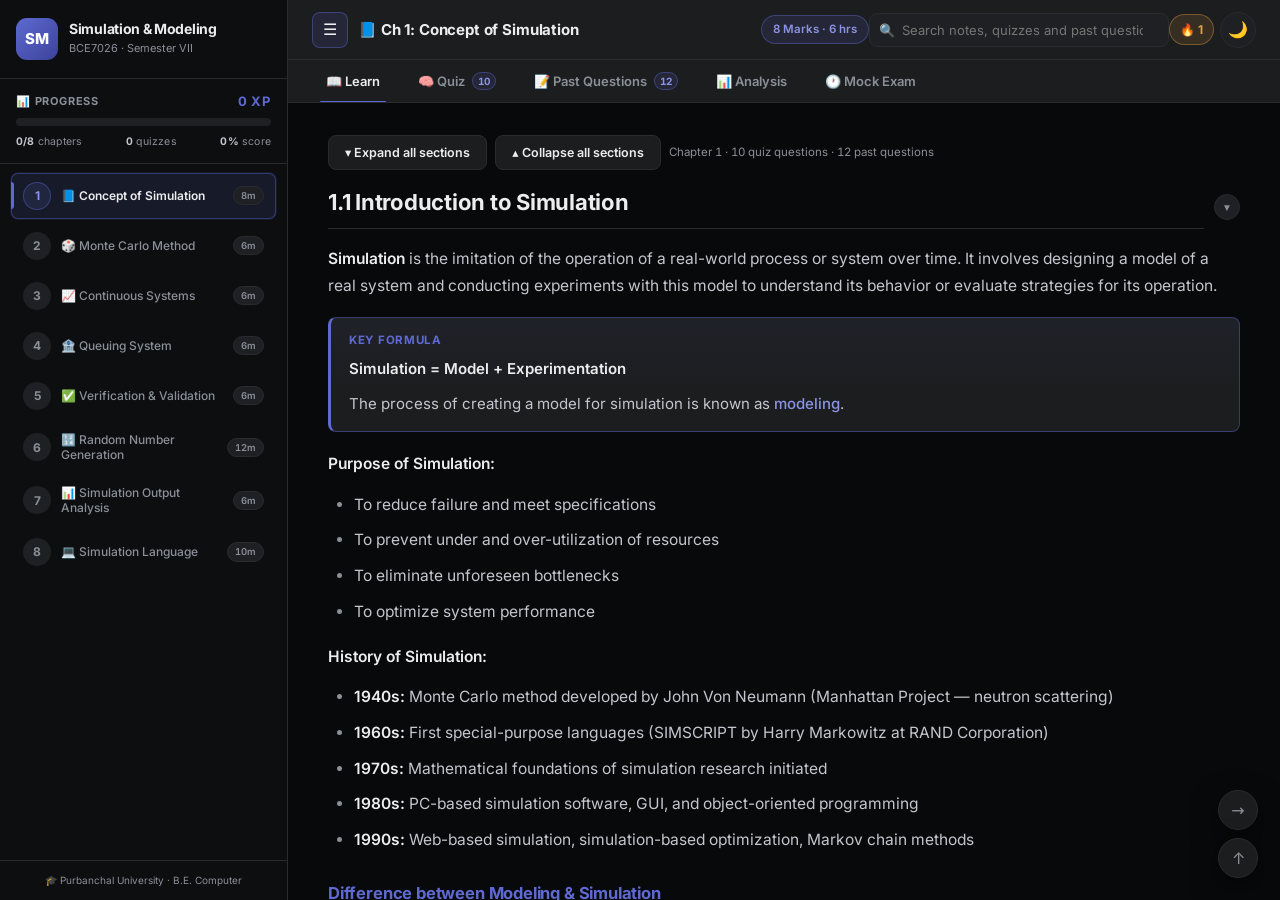
==== commit 53314d81: "refactor: the app code moves to app.js and the tools share one sitelib owner index.html carried the " ====
--- a/index.html
+++ b/index.html
@@ -349,774 +349,6 @@
 <script src="ch1.js"></script><script src="ch2.js"></script><script src="ch3.js"></script><script src="ch4.js"></script>
 <script src="ch5.js"></script><script src="ch6.js"></script><script src="ch7.js"></script><script src="ch8.js"></script>
 <script src="data/analysis.js"></script>
-<script>
-(function(){
-'use strict';
-const CH=window.CHAPTERS||{},KEY='sm-progress';
-let cur=1,qs={},progress=JSON.parse(localStorage.getItem(KEY)||'{}');
-if(!progress.xp)progress={xp:0,done:{},quizzes:0,totalQ:0,correctQ:0,streak:0,lastDay:''};
-const meta=[
-  {n:1,t:'Concept of Simulation',m:8,h:6,e:'📘'},
-  {n:2,t:'Monte Carlo Method',m:6,h:4,e:'🎲'},
-  {n:3,t:'Continuous Systems',m:6,h:5,e:'📈'},
-  {n:4,t:'Queuing System',m:6,h:5,e:'🏦'},
-  {n:5,t:'Verification & Validation',m:6,h:4,e:'✅'},
-  {n:6,t:'Random Number Generation',m:12,h:6,e:'🔢'},
-  {n:7,t:'Simulation Output Analysis',m:6,h:5,e:'📊'},
-  {n:8,t:'Simulation Language',m:10,h:5,e:'💻'}
-];
-function save(){localStorage.setItem(KEY,JSON.stringify(progress))}
-function updateStreak(){
-  const today=new Date().toDateString();
-  if(progress.lastDay!==today){
-    const yesterday=new Date();yesterday.setDate(yesterday.getDate()-1);
-    if(progress.lastDay===yesterday.toDateString())progress.streak++;
-    else if(progress.lastDay!==today)progress.streak=1;
-    progress.lastDay=today;save();
-  }
-}
-updateStreak();
-function updateStats(){
-  const doneCount=Object.keys(progress.done).length;
-  const pct=progress.totalQ>0?Math.round(progress.correctQ/progress.totalQ*100):0;
-  document.getElementById('xpVal').textContent=progress.xp+' XP';
-  document.getElementById('xpFill').style.width=Math.min(progress.xp/800*100,100)+'%';
-  document.getElementById('statChap').textContent=doneCount+'/8';
-  document.getElementById('statQuiz').textContent=progress.quizzes;
-  document.getElementById('statPct').textContent=pct+'%';
-  document.getElementById('streakBadge').textContent='🔥 '+progress.streak;
-  document.querySelectorAll('.nav-item').forEach(el=>{
-    const ci=el.dataset.ch;
-    if(progress.done[ci])el.classList.add('done');else el.classList.remove('done');
-    el.classList.toggle('progress',!progress.done[ci]&&!!(progress.seen||{})[ci]);
-  });
-  updateTabBadges();
-}
-/* Theme */
-const html=document.documentElement,tBtn=document.getElementById('themeBtn');
-function setTheme(t){html.setAttribute('data-theme',t);tBtn.textContent=t==='dark'?'🌙':'☀️';localStorage.setItem('sm-theme',t)}
-tBtn.onclick=()=>setTheme(html.getAttribute('data-theme')==='dark'?'light':'dark');
-setTheme(localStorage.getItem('sm-theme')||'dark');
-/* Toast */
-function toast(msg){
-  const t=document.createElement('div');t.className='toast';t.innerHTML=msg;document.body.appendChild(t);
-  setTimeout(()=>{t.classList.add('hide');setTimeout(()=>t.remove(),300)},2500);
-}
-/* Confetti */
-function confetti(){
-  const c=document.createElement('div');c.className='confetti-container';document.body.appendChild(c);
-  const colors=['#5e6ad2','#4cb782','#e5a03d','#e5484d','#9a7fe0','#8b94e4'];
-  for(let i=0;i<60;i++){const p=document.createElement('div');p.className='confetti-piece';p.style.left=Math.random()*100+'%';p.style.background=colors[Math.floor(Math.random()*colors.length)];p.style.animationDelay=Math.random()*1+'s';p.style.animationDuration=(2+Math.random()*2)+'s';p.style.borderRadius=Math.random()>.5?'50%':'2px';p.style.width=(6+Math.random()*8)+'px';p.style.height=(6+Math.random()*8)+'px';c.appendChild(p);}
-  setTimeout(()=>c.remove(),4000);
-}
-/* ---------------- Helpers ---------------- */
-function esc(s){return String(s==null?'':s).replace(/[&<>"]/g,c=>({'&':'&amp;','<':'&lt;','>':'&gt;','"':'&quot;'}[c]))}
-function stripTags(s){return String(s||'').replace(/<[^>]+>/g,' ').replace(/\s+/g,' ').trim()}
-function shuffle(a){for(let i=a.length-1;i>0;i--){const j=Math.floor(Math.random()*(i+1));[a[i],a[j]]=[a[j],a[i]]}return a}
-
-/* ---------------- Design layer helpers ---------------- */
-/* Wide comparison tables scroll instead of breaking the reading column, and a
-   cell that holds nothing but a number is right-aligned in tabular monospace so
-   digit columns line up. Applied to the rendered HTML, so no chapter file,
-   quiz question or past answer has to change. */
-function enhanceContent(root){
-  if(!root)return;
-  root.querySelectorAll('table').forEach(tb=>{
-    const p=tb.parentElement;
-    if(!p||p.classList.contains('table-scroll'))return;
-    const wrap=document.createElement('div');
-    wrap.className='table-scroll';
-    p.insertBefore(wrap,tb);wrap.appendChild(tb);
-    // A long table gets a scrolling box and a pinned header so the column
-    // titles stay visible while the numbers scroll.
-    const rows=tb.querySelectorAll('tbody tr').length||tb.querySelectorAll('tr').length;
-    if(rows>=9)wrap.classList.add('tall');
-  });
-  root.querySelectorAll('table td').forEach(td=>{
-    if(td.classList.contains('num'))return;
-    const t=td.textContent.trim();
-    if(t&&t.length<=14&&/^[-+]?[\d][\d,]*\.?\d*%?$/.test(t))td.classList.add('num');
-  });
-}
-/* ---------------- Chapter sections ---------------- */
-/* A chapter is 30-60 screens of notes. Each h2 section gets its own chevron so
-   one section can be folded away, and the chapter carries one Expand/Collapse
-   All control. Sections start expanded: nothing is hidden unless asked. */
-function buildSections(){
-  const box=document.querySelector('#panel-learn .learn-content');
-  if(!box||box.dataset.secs==='1')return;
-  const kids=[...box.childNodes];
-  let sec=null;
-  kids.forEach(node=>{
-    if(node.nodeType===1&&node.tagName==='H2'){
-      sec=document.createElement('section');
-      sec.className='learn-sec';
-      box.insertBefore(sec,node);
-      const head=document.createElement('div');
-      head.className='sec-head';
-      sec.appendChild(head);
-      head.appendChild(node);
-      const btn=document.createElement('button');
-      btn.type='button';
-      btn.className='sec-toggle';
-      btn.title='Collapse or expand this section';
-      btn.setAttribute('aria-expanded','true');
-      btn.innerHTML='<span class="caret">▼</span>';
-      const target=sec;              // capture: `sec` moves on to the next heading
-      btn.onclick=()=>toggleSection(target);
-      head.appendChild(btn);
-      return;
-    }
-    if(sec)sec.appendChild(node);
-  });
-  box.dataset.secs='1';
-  const key='sm-collapsed-'+cur;
-  let stored=[];
-  try{stored=JSON.parse(localStorage.getItem(key)||'[]')}catch(e){stored=[]}
-  box.querySelectorAll('section.learn-sec').forEach((s,i)=>{if(stored.includes(i))setSection(s,false,false)});
-}
-function setSection(sec,open,remember){
-  sec.classList.toggle('collapsed',!open);
-  const b=sec.querySelector('.sec-toggle');
-  if(b)b.setAttribute('aria-expanded',open?'true':'false');
-  if(remember!==false){
-    const all=[...document.querySelectorAll('#panel-learn section.learn-sec')];
-    const idx=all.map(s=>s.classList.contains('collapsed'));
-    try{localStorage.setItem('sm-collapsed-'+cur,JSON.stringify(idx.map((v,i)=>v?i:-1).filter(i=>i>=0)))}catch(e){}
-  }
-}
-function toggleSection(sec){setSection(sec,sec.classList.contains('collapsed'))}
-function setAllSections(open){
-  document.querySelectorAll('#panel-learn section.learn-sec').forEach(s=>setSection(s,open,false));
-  try{localStorage.setItem('sm-collapsed-'+cur,JSON.stringify(open?[]:[...document.querySelectorAll('#panel-learn section.learn-sec')].map((s,i)=>i)))}catch(e){}
-  toast(open?'📖 All sections expanded':'📕 All sections collapsed');
-}
-/* Tab badges: what is behind each tab, and whether it is finished. The quiz
-   badge turns green and shows the stored score once the chapter quiz is done. */
-function updateTabBadges(){
-  const c=CH[cur]||{},done=!!progress.done[cur],score=(progress.chapterQuiz||{})[cur];
-  const set=(sel,text,cls,show)=>{
-    const el=document.querySelector(sel);
-    if(!el)return;
-    el.textContent=text;
-    el.className='tab-badge'+(cls?' '+cls:'');
-    el.hidden=!show;
-  };
-  set('[data-badge="learn"]',done?'✓':'','done',done);
-  set('[data-badge="quiz"]',score?score.pct+'%':String((c.quiz||[]).length||''),score?'done':'accent',(c.quiz||[]).length>0);
-  set('[data-badge="past"]',String((c.past||[]).length||''),'accent',(c.past||[]).length>0);
-}
-
-/* ---------------- Global search ---------------- */
-let IDX=[],SEARCH_HITS=[];
-function buildIndex(){
-  IDX=[];
-  for(let n=1;n<=8;n++){
-    const c=CH[n];if(!c)continue;const m=meta[n-1];
-    String(c.learn||'').split(/(?=<h[23]>)/).forEach(p=>{
-      const h=p.match(/<h[23]>([^<]*)<\/h[23]>/);
-      const body=stripTags(p);if(body.length<40)return;
-      IDX.push({ch:n,type:'note',title:h?h[1]:m.t,snip:body.slice(0,170),key:(h?h[1]:m.t)});
-    });
-    (c.quiz||[]).forEach(q=>IDX.push({ch:n,type:'quiz',title:q.q,snip:stripTags(q.explanation).slice(0,150),key:q.q.slice(0,45)}));
-    (c.past||[]).forEach(q=>IDX.push({ch:n,type:'past',title:q.q,snip:(q.year||'')+' · '+(q.marks||'')+' marks'+(q.answer?' · model answer':' · practice question')+((q.occ||[]).length>1?' · also asked in '+(q.occ||[]).map(o=>o.year).join(', '):''),key:q.q.slice(0,45)}));
-  }
-}
-function search(term){
-  const t=term.trim().toLowerCase();if(t.length<2)return[];
-  const words=t.split(/\s+/),scored=[];
-  IDX.forEach(e=>{
-    const title=e.title.toLowerCase(),hay=(title+' '+e.snip.toLowerCase());
-    let s=0;words.forEach(w=>{if(hay.includes(w))s+=title.includes(w)?3:1});
-    if(s>0)scored.push([s,e]);
-  });
-  scored.sort((a,b)=>b[0]-a[0]);
-  return scored.slice(0,14).map(x=>x[1]);
-}
-function wireSearch(){
-  const inp=document.getElementById('searchIn'),res=document.getElementById('searchRes');
-  let sel=-1;
-  const close=()=>{res.classList.remove('show');sel=-1};
-  const draw=()=>{
-    if(!SEARCH_HITS.length){res.innerHTML='<div class="sr-empty">No matches. Try "chi-square", "GPSS", "Markov", "auto-correlation".</div>';res.classList.add('show');return}
-    res.innerHTML=SEARCH_HITS.map((e,i)=>'<div class="sr-item'+(i===sel?' sel':'')+'" data-i="'+i+'"><span class="sr-tag">'+(e.type==='note'?'Notes':e.type==='quiz'?'Quiz':'Past Q')+'</span>'+esc(e.title)+'<div class="sr-meta">Ch '+e.ch+' · '+esc(e.snip)+'</div></div>').join('');
-    res.classList.add('show');
-  };
-  inp.addEventListener('input',()=>{SEARCH_HITS=search(inp.value);sel=-1;if(inp.value.trim().length<2){close();return}draw()});
-  inp.addEventListener('keydown',ev=>{
-    if(ev.key==='Escape'){close();inp.blur();return}
-    if(ev.key==='ArrowDown'){ev.preventDefault();sel=Math.min(sel+1,SEARCH_HITS.length-1);draw();return}
-    if(ev.key==='ArrowUp'){ev.preventDefault();sel=Math.max(sel-1,0);draw();return}
-    if(ev.key==='Enter'&&SEARCH_HITS.length){ev.preventDefault();APP.gotoResult(sel<0?0:sel)}
-  });
-  res.addEventListener('click',ev=>{const it=ev.target.closest('.sr-item');if(it)APP.gotoResult(+it.dataset.i)});
-  document.addEventListener('click',ev=>{if(!ev.target.closest('.search-wrap'))close()});
-  document.addEventListener('keydown',ev=>{
-    if(ev.key==='/'&&document.activeElement!==inp&&!/^(INPUT|TEXTAREA|SELECT)$/.test(document.activeElement.tagName)){ev.preventDefault();inp.focus();inp.select()}
-  });
-}
-function gotoResult(i){
-  const e=SEARCH_HITS[i];if(!e)return;
-  load(e.ch);switchTab(e.type==='note'?'learn':e.type);
-  document.getElementById('searchRes').classList.remove('show');
-  setTimeout(()=>{
-    const panel=document.getElementById(e.type==='note'?'panel-learn':(e.type==='quiz'?'panel-quiz':'panel-past'));
-    const sel=e.type==='note'?'h2,h3':(e.type==='quiz'?'.quiz-card':'.pq-card');
-    const key=e.key.replace(/\s+/g,' ').trim().slice(0,40).toLowerCase();
-    const nodes=[...panel.querySelectorAll(sel)];
-    const hit=nodes.find(n=>n.textContent.replace(/\s+/g,' ').trim().toLowerCase().includes(key));
-    if(!hit)return;
-    if(e.type==='past'&&hit.classList.contains('pq-card'))hit.classList.add('open');
-    // A hit inside a folded section must reveal the section, or the jump would
-    // land on something the reader cannot see.
-    const sec=hit.closest('section.learn-sec');
-    if(sec&&sec.classList.contains('collapsed'))setSection(sec,true,false);
-    hit.scrollIntoView({behavior:'smooth',block:'center'});
-    hit.classList.add('mark-flash');setTimeout(()=>hit.classList.remove('mark-flash'),2600);
-  },80);
-}
-
-/* ---------------- Progress tools ---------------- */
-function bankCounts(){
-  let answered=0,pending=0,total=0,repeated=0;
-  for(let n=1;n<=8;n++){const c=CH[n];if(!c)continue;(c.past||[]).forEach(q=>{total++;q.answer?answered++:pending++;if((q.repeats||1)>=2)repeated++})}
-  return{answered,pending,total,repeated};
-}
-function exportProgress(){
-  const data={exported:new Date().toISOString(),progress,version:1};
-  const blob=new Blob([JSON.stringify(data,null,1)],{type:'application/json'});
-  const a=document.createElement('a');a.href=URL.createObjectURL(blob);
-  a.download='simulation-progress-'+new Date().toISOString().slice(0,10)+'.json';
-  document.body.appendChild(a);a.click();a.remove();
-  toast('💾 Progress exported');
-}
-function importProgress(mode){
-  const inp=document.createElement('input');inp.type='file';inp.accept='.json,application/json';
-  inp.onchange=()=>{
-    const f=inp.files&&inp.files[0];if(!f)return;
-    const r=new FileReader();
-    r.onload=()=>{
-      try{
-        const d=JSON.parse(r.result);const inc=d.progress||d;
-        if(!inc||typeof inc!=='object')throw new Error('bad file');
-        progress=(mode==='merge')?Object.assign({},progress,inc,{done:Object.assign({},progress.done,inc.done||{}),chapterQuiz:Object.assign({},progress.chapterQuiz,inc.chapterQuiz||{})}):inc;
-        if(!progress.xp)progress={xp:0,done:{},quizzes:0,totalQ:0,correctQ:0,streak:0,lastDay:''};
-        save();buildNav();updateStats();renderAnalysis();toast('📥 Progress imported');
-      }catch(err){toast('❌ Could not read that file')}
-    };
-    r.readAsText(f);
-  };
-  inp.click();
-}
-function resetProgress(){
-  if(!confirm('Reset all progress — XP, completed chapters, quiz scores and streak? This cannot be undone.'))return;
-  localStorage.removeItem(KEY);localStorage.removeItem('sm-theme');location.reload();
-}
-
-/* ---------------- Analysis tab ---------------- */
-function renderAnalysis(){
-  const A=window.ANALYSIS||{};const el=document.getElementById('panel-analysis');
-  const b=bankCounts();
-  const doneCount=Object.keys(progress.done||{}).length;
-  const acc=progress.totalQ>0?Math.round(progress.correctQ/progress.totalQ*100):0;
-  let masterySum=0,masteryN=0;
-  for(let n=1;n<=8;n++){const cq=(progress.chapterQuiz||{})[n];if(cq){masterySum+=(cq.pct||0);masteryN++}}
-  const mastery=masteryN?Math.round(masterySum/8):0;
-  let h='';
-  h+='<div class="an-grid">'+
-    card('Study progress',doneCount+'/8','chapters marked complete')+
-    card('Quiz accuracy',acc+'%',progress.correctQ+' of '+progress.totalQ+' questions answered correctly')+
-    card('Question bank',b.answered+'/'+b.total,'past questions with a model answer ('+b.pending+' practice-only)')+
-    card('Most repeated',b.repeated,'questions that have appeared 2+ times')+
-  '</div>';
-  h+='<div class="an-sec"><h3>🎯 Chapter mastery</h3>';
-  for(let n=1;n<=8;n++){
-    const m=meta[n-1],cq=(progress.chapterQuiz||{})[n],done=progress.done[n];
-    let pct=cq?(cq.pct||0):0;
-    if(done)pct=Math.round((pct+100)/2);
-    h+=bar('Ch '+n+' · '+m.t.slice(0,18)+(done?' ✓':''),pct,cq?(cq.correct+'/'+cq.total+' quiz'):'not attempted');
-  }
-  h+='<div class="an-btns"><button class="an-btn" onclick="APP.exportProgress()">💾 Export progress</button>'+
-     '<button class="an-btn" onclick="APP.importProgress(\'merge\')">📥 Import (merge)</button>'+
-     '<button class="an-btn" onclick="APP.importProgress(\'replace\')">📥 Import (replace)</button>'+
-     '<button class="an-btn danger" onclick="APP.resetProgress()">🗑 Reset</button></div></div>';
-  if(A.topics&&A.topics.length){
-    h+='<div class="an-sec"><h3>🔥 Top 15 most repeated topics <span class="pq-count">across '+A.total_questions+' past questions from '+A.papers.length+' papers</span></h3>';
-    A.topics.forEach(t=>{h+=topicRow(t)});
-    h+='</div>';
-  }
-  if(A.year_distribution){
-    const yrs=Object.keys(A.year_distribution),max=Math.max(...Object.values(A.year_distribution));
-    h+='<div class="an-sec"><h3>📅 Year-wise distribution</h3>';
-    yrs.forEach(y=>{h+=bar(y,Math.round(A.year_distribution[y]/max*100),A.year_distribution[y]+' questions')});
-    h+='<p style="font-size:11.5px;color:var(--t3);margin-top:10px">Papers analysed: '+esc(A.papers.join(', '))+'. A question listed in two papers is counted in both.</p></div>';
-  }
-  if(A.chapters){
-    h+='<div class="an-sec"><h3>📚 Bank coverage per chapter</h3><table><tr><th>Chapter</th><th>Weight</th><th>Bank questions</th><th>On the site</th><th>Answered</th></tr>';
-    Object.keys(A.chapters).sort((a,b2)=>a-b2).forEach(k=>{
-      const c=A.chapters[k],site=CH[k]?(CH[k].past||[]).filter(q=>q.answer).length:0;
-      h+='<tr><td>Ch '+k+' — '+esc(c.title)+'</td><td>'+c.weight+'</td><td>'+c.questions+'</td><td>'+((CH[k]&&CH[k].past||[]).length)+'</td><td>'+site+'</td></tr>';
-    });
-    h+='</table></div>';
-  }
-  if(A.strategy&&A.strategy.length){
-    h+='<div class="strategy-box"><h3 style="font-size:15px;margin-bottom:10px">⚠️ Exam strategy notes</h3>';
-    A.strategy.forEach(s=>{h+='<h4>'+esc(s.heading)+'</h4><ul>'+s.items.map(i=>'<li>'+esc(i)+'</li>').join('')+'</ul>'});
-    h+='</div>';
-  }
-  el.innerHTML=h;
-}
-function card(k,v,s){return '<div class="an-card"><div class="k">'+k+'</div><div class="v">'+v+'</div><div class="s">'+esc(s)+'</div></div>'}
-function bar(lbl,pct,val){pct=Math.max(0,Math.min(100,pct||0));return '<div class="bar-row"><span class="lbl" title="'+esc(lbl)+'">'+esc(lbl)+'</span><span class="bar-track"><span class="bar-fill" style="width:'+pct+'%"></span></span><span class="val" title="'+esc(val)+'">'+esc(val)+'</span></div>'}
-function topicsPct(t){const m=String(t).match(/\d+/g);if(!m)return 20;const v=+m[0];return Math.round(v/12*100)}
-function topicRow(t){
-  const ch=String(t.chapter).replace(/\D/g,'');
-  return '<div class="topic-row"><span class="t-lbl"><strong>#'+t.rank+'</strong> <span class="t-ch">Ch '+ch+'</span> '+esc(t.topic)+'</span>'+
-    '<span class="bar-track"><span class="bar-fill" style="width:'+topicsPct(t.times)+'%"></span></span>'+
-    '<span class="t-val">'+esc(t.times)+' times</span></div>';
-}
-
-/* ---------------- Mock exam ---------------- */
-const EXAM_WEIGHTS=[8,6,6,6,6,12,6,10];
-/* The paper's mark total is the sum of the weights - never a separate literal,
-   so the header, the score and the breakdown denominators cannot drift apart. */
-const EXAM_TOTAL=EXAM_WEIGHTS.reduce((a,b)=>a+b,0);
-let EXAM=null,EXAM_TIMER=null;
-function marksOf(s){const m=String(s||'').match(/\d+/g);if(!m)return 2;const v=m.reduce((a,b2)=>a+ +b2,0);return v>0?v:2}
-/* Every subset of a chapter's answered questions that stays under cap,
-   so the allocator can choose between several mark totals for each chapter. */
-function chapterOptions(pool,cap){
-  const dp=new Map();dp.set(0,[]);
-  for(const it of pool){
-    for(const [s,cb] of [...dp]){
-      const ns=s+it.marks;
-      if(ns<=cap&&!dp.has(ns))dp.set(ns,cb.concat([it]));
-    }
-  }
-  return [...dp.entries()];
-}
-/* Assemble a paper that totals exactly EXAM_TOTAL marks.
-
-   Each chapter prefers its own syllabus weight, but a chapter whose pool cannot
-   hit that weight exactly (Ch 2, 4, 5 and 7 have no combination adding to 6)
-   may take a slightly larger or smaller set instead. A global dynamic program
-   then picks one option per chapter so that the paper still comes to EXAM_TOTAL
-   with the smallest possible deviation from the published weights. */
-function buildPaper(){
-  const perCh={};
-  for(let n=1;n<=8;n++){
-    const c=CH[n];
-    if(!c){perCh[n]=[[0,[]]];continue;}
-    const pool=shuffle((c.past||[]).filter(q=>q.answer).map(q=>({ch:n,q,marks:marksOf(q.marks),repeats:q.repeats||1})));
-    perCh[n]=chapterOptions(pool,EXAM_WEIGHTS[n-1]+5);
-  }
-  // State = total marks so far -> the lowest-deviation set of chapter picks
-  // reaching that total. Comparing deviation (not just first-found) is what
-  // lets the allocator keep every chapter close to its own weight.
-  let states=new Map([[0,{dev:0,picks:[]}]]);
-  for(let n=1;n<=8;n++){
-    const weight=EXAM_WEIGHTS[n-1],next=new Map();
-    for(const [tot,st] of states){
-      for(const [sum,combo] of perCh[n]){
-        const nt=tot+sum;
-        if(nt>EXAM_TOTAL)continue;
-        const dev=st.dev+Math.abs(sum-weight);
-        const cur=next.get(nt);
-        if(!cur||dev<cur.dev)next.set(nt,{dev,picks:st.picks.concat([{ch:n,sum,combo}])});
-      }
-    }
-    if(next.size)states=next;
-  }
-  let best=null,bestScore=Infinity,bestTotal=0;
-  for(const [tot,st] of states){
-    const score=Math.abs(EXAM_TOTAL-tot)*10+st.dev;
-    if(score<bestScore){bestScore=score;best=st.picks;bestTotal=tot}
-  }
-  const items=[];
-  (best||[]).forEach(p=>p.combo.forEach(x=>items.push(x)));
-  return items;
-}
-function startExam(){
-  const items=buildPaper();
-  EXAM={items,revealed:{},marked:{},submitted:false,
-        total:items.reduce((a,i)=>a+i.marks,0),
-        left:180*60};
-  clearInterval(EXAM_TIMER);
-  EXAM_TIMER=setInterval(tickExam,1000);
-  renderExam();
-}
-function tickExam(){
-  if(!EXAM||EXAM.submitted)return;
-  EXAM.left--;
-  const el=document.getElementById('examTimer');
-  if(el){el.textContent=fmtClock(EXAM.left);el.classList.toggle('calm',EXAM.left>3600)}
-  if(EXAM.left<=0){clearInterval(EXAM_TIMER);submitExam(true)}
-}
-function fmtClock(s){s=Math.max(0,s);const h=Math.floor(s/3600),m=Math.floor(s%3600/60),x=s%60;return h+':'+String(m).padStart(2,'0')+':'+String(x).padStart(2,'0')}
-function renderExam(){
-  const el=document.getElementById('panel-exam');
-  if(!EXAM){
-    el.innerHTML='<div class="an-sec"><h3>🕐 Mock Exam — full '+EXAM_TOTAL+'-mark paper</h3>'+
-      '<p style="font-size:13.5px;color:var(--t2);line-height:1.75">A complete paper is assembled from the past questions that have model answers, and it always totals <strong>'+EXAM_TOTAL+' marks</strong> taken in 3 hours. Each chapter contributes as close to its syllabus weight — <strong>8 + 6 + 6 + 6 + 6 + 12 + 6 + 10</strong> — as its pool of answered questions allows; where no set of answers in a chapter adds up to exactly its weight, the chapter contributes the nearest total instead and the breakdown after the paper names it.</p>'+
-      '<ul style="font-size:13.5px;color:var(--t2);line-height:1.8;margin:10px 0 10px 20px"><li>Attempt each question on paper first, then reveal the model answer.</li>'+
-      '<li>Mark yourself <strong>Got it</strong> or <strong>Missed it</strong> — the score is built from your own honest marking.</li>'+
-      '<li>Repeated questions (🔥) are the ones that actually come back, so they carry the most exam value.</li>'+
-      '<li>Take it with the timer running to practise the 3-hour pace.</li></ul>'+
-      '<div class="an-btns"><button class="an-btn" onclick="APP.startExam()">▶ Start the 3-hour paper</button></div></div>';
-    return;
-  }
-  const score=EXAM.items.reduce((a,i,idx)=>a+(EXAM.marked[idx]?i.marks:0),0);
-  const markedCount=Object.keys(EXAM.marked).length;
-  let h='<div class="exam-head">'+
-    '<div><div style="font-size:17px;font-weight:700">🕐 Mock Exam — '+EXAM.items.length+' questions · '+EXAM.total+' marks</div>'+
-    '<div style="font-size:12px;color:var(--t3);margin-top:4px">'+(EXAM.submitted?'Paper submitted':'Attempt each question, then reveal and self-mark')+'</div></div>'+
-    (EXAM.submitted?'':'<div class="exam-timer" id="examTimer">'+fmtClock(EXAM.left)+'</div>')+'</div>';
-  if(EXAM.submitted){
-    const pct=Math.round(score/EXAM.total*100);
-    const verdict=pct>=70?'🏆 Distinction pace — keep this up':(pct>=50?'⭐ Solid — review the missed topics':'📚 Needs revision — start with the missed chapters');
-    h+='<div class="exam-result"><div class="big">'+score+'/'+EXAM.total+'</div><div class="sub">'+pct+'% self-assessed · '+verdict+'</div></div>';
-    h+='<div class="an-sec"><h3>Breakdown by chapter</h3>'+
-        '<p style="font-size:12px;color:var(--t3);margin-bottom:10px">Every bar is out of the marks this paper actually set for that chapter, so a chapter you answered perfectly reads 100%. The denominators add up to the '+EXAM.total+' marks above; a chapter that could not reach its syllabus weight carries that weight beside it.</p>';
-    for(let n=1;n<=8;n++){
-      const got=EXAM.items.reduce((a,i,idx)=>a+(i.ch===n&&EXAM.marked[idx]?i.marks:0),0);
-      const avail=EXAM.items.reduce((a,i)=>a+(i.ch===n?i.marks:0),0);
-      if(!avail)continue;
-      const weight=EXAM_WEIGHTS[n-1];
-      h+=bar('Ch '+n+' · '+meta[n-1].t.slice(0,14),Math.round(got/avail*100),got+'/'+avail+' marks'+(avail===weight?'':' (syllabus '+weight+')'));
-    }
-    h+='</div><div class="an-btns"><button class="an-btn" onclick="APP.startExam()">🔄 New paper</button>'+
-       '<button class="an-btn" onclick="APP.clearExam()">← Back</button></div>';
-  }
-  h+='<div style="margin-top:16px">';
-  EXAM.items.forEach((it,idx)=>{
-    const rev=EXAM.revealed[idx],mk=EXAM.marked[idx];
-    h+='<div class="exam-q"><div class="top"><div class="qt">'+(idx+1)+'. '+esc(it.q.q)+'</div><div class="qm">'+it.marks+' mark'+(it.marks>1?'s':'')+'</div></div>'+
-      '<div class="qmeta">Ch '+it.ch+' — '+esc(meta[it.ch-1].t)+' · '+esc(it.q.year)+' · from '+esc(it.q.marks)+' marks in the original paper'+
-      (it.repeats>=2?' · 🔥 repeated '+it.repeats+'×':'')+'</div>';
-    if(!rev){
-      h+='<div class="exam-actions"><button class="an-btn" onclick="APP.revealExam('+idx+')">👁 Reveal model answer</button></div>';
-    }else{
-      h+='<div class="pq-answer-inner" style="border-top:1px solid var(--brd);padding:14px 0 0">'+(it.q.answer||'<em>No model answer.</em>')+'</div>';
-      h+='<div class="exam-actions"><span class="exam-marked" style="color:'+(mk===true?'var(--sec)':mk===false?'var(--dan)':'var(--t3)')+'">'+(mk===true?'✅ marked correct':mk===false?'❌ marked missed':'not self-marked yet')+'</span></div>';
-      h+='<div class="exam-actions"><button class="an-btn" onclick="APP.markExam('+idx+',true)">✅ I got this</button>'+
-         '<button class="an-btn danger" onclick="APP.markExam('+idx+',false)">❌ I missed this</button></div>';
-    }
-    h+='</div>';
-  });
-  h+='</div>';
-  if(!EXAM.submitted){
-    h+='<div class="an-btns" style="margin-top:8px"><button class="an-btn" onclick="APP.submitExam(false)">📤 Finish and score ('+score+' marks so far, '+markedCount+'/'+EXAM.items.length+' self-marked)</button></div>';
-  }
-  el.innerHTML=h;
-}
-function revealExam(i){EXAM.revealed[i]=true;renderExam()}
-function markExam(i,ok){
-  EXAM.marked[i]=!!ok;
-  if(ok)progress.xp+=2;
-  progress.examAttempts=(progress.examAttempts||0)+1;
-  save();updateStats();renderExam();
-  if(ok)toast('✅ +2 XP');
-}
-function submitExam(auto){
-  EXAM.submitted=true;clearInterval(EXAM_TIMER);
-  const score=EXAM.items.reduce((a,i,idx)=>a+(EXAM.marked[idx]?i.marks:0),0);
-  progress.examBest=Math.max(progress.examBest||0,score);
-  progress.xp+=10;save();updateStats();renderExam();
-  toast((auto?'⏰ Time up! ':'')+'Paper scored '+score+'/'+EXAM.total+' · +10 XP');
-}
-function clearExam(){clearInterval(EXAM_TIMER);EXAM=null;renderExam()}
-
-/* Nav */
-function buildNav(){
-  document.getElementById('chNav').innerHTML=meta.map(c=>{
-    const done=progress.done[c.n];
-    const seen=!!(progress.seen||{})[c.n];
-    const state=done?' done':(seen?' progress':'');
-    const score=(progress.chapterQuiz||{})[c.n];
-    const stateWord=done?', completed':(seen?', in progress':'');
-    return `<div class="nav-item${c.n===1?' active':''}${state}" data-ch="${c.n}" role="button" tabindex="0" aria-current="${c.n===1?'true':'false'}" aria-label="Chapter ${c.n}: ${c.t}, ${c.m} marks${stateWord}" onclick="APP.load(${c.n})"><span class="nav-num">${done?'✓':c.n}</span><span class="nav-label">${c.e} ${c.t}</span><div class="nav-meta"><span class="nav-marks">${c.m}m</span>${score?`<span class="nav-quiz">${score.pct}%</span>`:''}</div></div>`;
-  }).join('');
-}
-function load(n){
-  cur=n;const ch=CH[n],m=meta[n-1];
-  if(!progress.seen)progress.seen={};
-  if(!progress.seen[n]){progress.seen[n]=true;buildNav();save()}
-  document.querySelectorAll('.nav-item').forEach(el=>{const on=+el.dataset.ch===n;el.classList.toggle('active',on);el.setAttribute('aria-current',on?'true':'false')});
-  document.getElementById('chTi').textContent=m.e+' Ch '+n+': '+m.t;
-  document.getElementById('chBd').textContent=m.m+' Marks · '+m.h+' hrs';
-  switchTab('learn');
-  if(!ch){document.getElementById('panel-learn').innerHTML='<p style="color:var(--t3)">Loading...</p>';return;}
-  const doneHtml=`<div class="ch-complete-bar"><div class="label">${progress.done[n]?'✅ Chapter completed! +10 XP earned':'📖 Finished reading? Mark as complete for +10 XP'}</div><button class="mark-done-btn ${progress.done[n]?'completed':'todo'}" onclick="APP.markDone(${n})">${progress.done[n]?'✅ Completed':'Mark Complete ✨'}</button></div>`;
-  const tools='<div class="learn-tools">'+
-      '<button class="an-btn" onclick="APP.sections(true)">▾ Expand all sections</button>'+
-      '<button class="an-btn" onclick="APP.sections(false)">▴ Collapse all sections</button>'+
-      '<span class="meta">Chapter ' +n+' · '+(ch.quiz||[]).length+' quiz questions · '+(ch.past||[]).length+' past questions</span>'+
-    '</div>';
-  document.getElementById('panel-learn').innerHTML=tools+'<div class="learn-content">'+ch.learn+doneHtml+'</div>';
-  buildSections();
-  renderQuiz(n,ch.quiz||[]);
-  renderPast(ch.past||[]);
-  enhanceContent(document.getElementById('panel-learn'));
-  enhanceContent(document.getElementById('panel-past'));
-  updateTabBadges();
-  document.getElementById('sidebar').classList.remove('open');
-  document.getElementById('overlay').classList.remove('show');
-  document.getElementById('contentArea').scrollTop=0;
-}
-function markDone(n){
-  if(progress.done[n])return;
-  progress.done[n]=true;progress.xp+=10;save();updateStats();
-  buildNav();load(n);confetti();toast('🎉 +10 XP! Chapter '+n+' completed!');
-}
-function switchTab(t){
-  document.querySelectorAll('.tab-btn').forEach(b=>{const on=b.dataset.tab===t;b.classList.toggle('active',on);b.setAttribute('aria-pressed',on?'true':'false')});
-  document.querySelectorAll('.tab-panel').forEach(p=>p.classList.toggle('active',p.id==='panel-'+t));
-  document.getElementById('contentArea').scrollTop=0;
-  if(t==='analysis')renderAnalysis();
-  if(t==='exam')renderExam();
-}
-/* Quiz */
-function renderQuiz(cn,questions){
-  if(!questions.length){document.getElementById('panel-quiz').innerHTML='<p style="color:var(--t3)">No quiz available.</p>';return;}
-  qs={total:questions.length,answered:0,correct:0};
-  const L='ABCDEF';
-  let h=`<div class="quiz-header"><h3>🧠 Chapter ${cn} Quiz</h3><div class="quiz-progress"><div class="progress-bar"><div class="progress-fill" id="qProg" style="width:0%"></div></div><span class="progress-text" id="qProgT">0/${questions.length}</span></div><div class="quiz-score"><span class="score-badge score-correct" id="sC">✓ 0</span><span class="score-badge score-wrong" id="sW">✗ 0</span></div></div>`;
-  questions.forEach((q,i)=>{h+=`<div class="quiz-card" id="qc-${i}"><div class="q-number">Question ${i+1} of ${questions.length}</div><div class="q-text">${q.q}</div><div class="q-options">${q.options.map((o,j)=>`<div class="q-option" role="button" tabindex="0" aria-label="Option ${L[j]}: ${o}" onclick="APP.ans(${i},${j})"><span class="opt-letter">${L[j]}</span><span>${o}</span></div>`).join('')}</div><div class="q-explanation" id="qe-${i}"><strong>💡 Explanation:</strong> ${q.explanation||''}</div></div>`;});
-  h+=`<div class="quiz-result" id="quizResult"><div class="big-emoji"></div><div class="result-msg"></div><div class="result-sub"></div><div class="xp-earned"></div></div>`;
-  h+=`<button class="quiz-reset" onclick="APP.load(${cn})">🔄 Reset Quiz</button>`;
-  document.getElementById('panel-quiz').innerHTML=h;
-}
-function ans(qi,oi){
-  const ch=CH[cur];if(!ch||!ch.quiz)return;
-  const q=ch.quiz[qi],card=document.getElementById('qc-'+qi);
-  if(card.classList.contains('answered-correct')||card.classList.contains('answered-wrong'))return;
-  const opts=card.querySelectorAll('.q-option');
-  opts.forEach(o=>o.classList.add('disabled'));
-  const ok=oi===q.answer;
-  opts[oi].classList.add(ok?'correct':'wrong');
-  if(!ok)opts[q.answer].classList.add('correct');
-  card.classList.add(ok?'answered-correct':'answered-wrong');
-  document.getElementById('qe-'+qi).classList.add('show');
-  qs.answered++;if(ok){qs.correct++;progress.xp+=2;progress.correctQ++;}
-  progress.totalQ++;save();updateStats();
-  document.getElementById('qProg').style.width=(qs.answered/qs.total*100)+'%';
-  document.getElementById('qProgT').textContent=qs.answered+'/'+qs.total;
-  document.getElementById('sC').textContent='✓ '+qs.correct;
-  document.getElementById('sW').textContent='✗ '+(qs.answered-qs.correct);
-  if(ok)toast('✅ +2 XP! Correct!');
-  // Check quiz completion
-  if(qs.answered===qs.total){
-    progress.quizzes++;save();updateStats();
-    const pct=Math.round(qs.correct/qs.total*100);
-    progress.chapterQuiz=progress.chapterQuiz||{};
-    progress.chapterQuiz[cur]={correct:qs.correct,total:qs.total,pct:pct};save();
-    const res=document.getElementById('quizResult');
-    let emoji='🎯',msg='',sub='';
-    if(pct>=90){emoji='🏆';msg='Outstanding!';sub='You really know this chapter!';}
-    else if(pct>=70){emoji='⭐';msg='Great Job!';sub='Keep up the excellent work!';}
-    else if(pct>=50){emoji='👍';msg='Good Effort!';sub='Review the explanations to improve.';}
-    else{emoji='📚';msg='Keep Studying!';sub='Re-read the chapter and try again.';}
-    res.querySelector('.big-emoji').textContent=emoji;
-    res.querySelector('.result-msg').textContent=msg+' '+pct+'%';
-    res.querySelector('.result-sub').textContent=sub;
-    res.querySelector('.xp-earned').textContent='💎 +'+qs.correct*2+' XP earned from this quiz';
-    res.classList.add('show');
-    if(pct>=70)confetti();
-  }
-}
-/* Past */
-let pastFilter='all';
-const normQ=s=>String(s||'').toLowerCase().replace(/[^a-z0-9]+/g,' ').trim();
-/* Every wording this ONE question was asked with: the card's own text first,
-   then each paper found by tools/extract_occurrences.py. Normalised text is the
-   key, so a paper whose wording repeats the card's is not shown twice. */
-function pastVariants(q){
-  const out=[],seen=new Set();
-  const add=(year,marks,text,primary,answer)=>{
-    const k=normQ(text);
-    if(!text||seen.has(k))return;
-    seen.add(k);
-    out.push({year:String(year||''),marks:String(marks==null?'':marks),text,primary:!!primary,answer:answer||null});
-  };
-  add(q.year,q.marks,q.q,true,q.answer);
-  // variants first: a variant carries the model answer written for that paper,
-  // an occurrence carries only the wording. Either way the wording is kept.
-  (q.variants||[]).forEach(v=>add(v.year,v.marks,v.q,false,v.answer));
-  (q.occ||[]).forEach(o=>add(o.year,o.marks,o.q,false,null));
-  // Only offer "its own model answer" when it actually differs from the one on
-  // the card - the same answer twice under two wordings reads like a bug.
-  const flat=s=>String(s||'').replace(/<[^>]+>/g,' ').replace(/\s+/g,' ').trim().toLowerCase();
-  const seenAnswers=new Set([flat(q.answer)]);
-  out.forEach(v=>{
-    if(v.primary||!v.answer){v.answer=null;return}
-    const k=flat(v.answer);
-    if(!k||seenAnswers.has(k)){v.answer=null;return}
-    seenAnswers.add(k);
-  });
-  return out;
-}
-function renderPast(questions){
-  const panel=document.getElementById('panel-past');
-  if(!questions.length){panel.innerHTML='<p style="color:var(--t3)">No past questions available.</p>';return;}
-  const rows=questions.map((q,i)=>({q,i}));
-  const answered=rows.filter(r=>r.q.answer).length;
-  const repeated=rows.filter(r=>(r.q.repeats||1)>=2).length;
-  let list=rows;
-  if(pastFilter==='answered')list=rows.filter(r=>r.q.answer);
-  else if(pastFilter==='practice')list=rows.filter(r=>!r.q.answer);
-  else if(pastFilter==='repeat')list=rows.filter(r=>(r.q.repeats||1)>=2);
-  let h='<div class="pq-filter">'+
-    pill('all','All '+rows.length)+pill('answered','✅ Model answers '+answered)+pill('practice','📝 Practice '+(rows.length-answered))+pill('repeat','🔥 Repeated '+repeated)+'</div>';
-  if(list.length){
-    h+='<div class="pq-tools">'+
-      '<button class="an-btn" onclick="APP.pastAll(true)">▾ Open every answer</button>'+
-      '<button class="an-btn" onclick="APP.pastAll(false)">▴ Close every answer</button>'+
-      '<button class="an-btn" onclick="APP.pastAllVariants()">🔤 Show every wording</button></div>';
-  }
-  h+='<h3 style="font-size:18px;margin:0 0 16px">📝 Exam Questions <span class="pq-count">'+rows.length+' distinct questions · '+answered+' with a model answer · '+(rows.length-answered)+' practice</span></h3>';
-  if(!list.length){h+='<p style="color:var(--t3)">No questions in this filter.</p>';panel.innerHTML=h;return;}
-  list.forEach(r=>{
-    const q=r.q,i=r.i,rep=q.repeats||1;
-    const variants=pastVariants(q);
-    const others=variants.filter(v=>!v.primary);
-    const papers=[...new Set(variants.map(v=>v.year).filter(Boolean))];
-    const freq=rep>=4?'high':(rep>=2?'mid':'low');
-    const body=q.answer?('<div class="pq-answer-inner">'+q.answer+'</div>')
-      :'<div class="pq-pending"><strong>Practice question — model answer not written yet.</strong><br>Kept on the site so nothing is missing from the question list. Attempt it from the chapter notes: the same topic is worked in the answered questions above.</div>';
-    const more=others.length?('<div class="pq-more">'+
-        '<button class="pq-more-btn" aria-expanded="false" onclick="APP.tVariants('+i+',event)">📄 Same question in '+papers.length+' paper'+(papers.length>1?'s':'')+' — show each wording <span class="caret">▼</span></button>'+
-        '<div class="pq-variants" id="pv-'+i+'" hidden>'+variants.map((v,vi)=>
-          '<div class="pq-variant'+(v.primary?' is-primary':'')+'">'+
-          '<div class="pq-variant-meta">'+esc(v.year||'paper on record')+'<em>'+esc(v.marks?v.marks+' marks':'')+(v.primary?' · as written above':'')+'</em></div>'+
-          '<p>“'+esc(v.text)+'”</p>'+
-          (v.answer?'<button class="pq-var-btn" aria-expanded="false" onclick="APP.tVariantAnswer('+i+','+vi+',event)">▸ its own model answer<span class="caret">▼</span></button><div class="pq-var-answer" id="pva-'+i+'-'+vi+'" hidden></div>':'')+
-          '</div>').join('')+
-          (rep>papers.length?'<p class="pq-note">The question bank counts '+rep+' appearances in total; the remaining ones are paraphrases with no paper text on record.</p>':'')+
-        '</div></div>'):'';
-    h+='<div class="pq-card'+(q.answer?'':' practice')+'" id="pq-'+i+'"><div class="pq-question" role="button" tabindex="0" aria-expanded="false" aria-label="'+esc(q.year+' • '+q.marks+' marks: '+q.q).slice(0,140)+'" onclick="APP.tpq('+i+')">'+
-      '<div class="pq-meta"><span class="pq-year">'+esc(q.year||'')+'</span><span class="pq-marks">'+esc(q.marks||'')+' marks</span>'+(rep>=2?'<span class="pq-repeat" data-freq="'+freq+'">🔥 Asked '+rep+'×</span>':'')+'</div>'+
-      '<div class="pq-text">'+esc(q.q)+((papers.length>1)?'<div class="pq-papers">'+papers.map(y=>'<span class="pq-paper">'+esc(y)+'</span>').join('')+'</div>':'')+'</div><div class="pq-toggle">▼</div></div>'+
-      '<div class="pq-answer">'+body+more+'</div></div>';
-  });
-  panel.innerHTML=h;
-}
-function pill(key,label){return '<button class="pq-pill'+(pastFilter===key?' on':'')+'" onclick="APP.pastFilter(\''+key+'\')">'+label+'</button>'}
-function setPastFilter(f){pastFilter=f;if(CH[cur])renderPast(CH[cur].past||[])}
-function tpq(i){
-  const c=document.getElementById('pq-'+i);if(!c)return;
-  c.classList.toggle('open');
-  const head=c.querySelector('.pq-question');
-  if(head)head.setAttribute('aria-expanded',c.classList.contains('open')?'true':'false');
-}
-/* A variant that has a model answer of its own can show it, still inside the
-   one card: the wording and the answer written for that paper. */
-function tVariantAnswer(i,vi,ev){
-  if(ev)ev.stopPropagation();
-  const box=document.getElementById('pva-'+i+'-'+vi);
-  if(!box)return;
-  const btn=box.previousElementSibling;
-  if(box.hasAttribute('hidden')){
-    if(!box.dataset.filled){
-      const v=pastVariants((CH[cur].past||[])[i]||{})[vi];
-      if(!v||!v.answer)return;
-      box.innerHTML='<div class="pq-answer-inner">'+v.answer+'</div>';
-      box.dataset.filled='1';
-      enhanceContent(box);
-    }
-    box.removeAttribute('hidden');
-    if(btn)btn.setAttribute('aria-expanded','true');
-  }else{
-    box.setAttribute('hidden','');
-    if(btn)btn.setAttribute('aria-expanded','false');
-  }
-}
-/* The one-click expander: reveal this question's other papers' wordings. */
-function tVariants(i,ev){
-  if(ev){ev.stopPropagation()}
-  const box=document.getElementById('pv-'+i),btn=box&&box.previousElementSibling;
-  if(!box)return;
-  const open=box.hasAttribute('hidden');
-  box.toggleAttribute('hidden',!open);
-  if(btn)btn.setAttribute('aria-expanded',open?'true':'false');
-}
-function pastAll(open){
-  document.querySelectorAll('#panel-past .pq-card').forEach(c=>{
-    c.classList.toggle('open',open);
-    const head=c.querySelector('.pq-question');
-    if(head)head.setAttribute('aria-expanded',open?'true':'false');
-  });
-}
-function pastAllVariants(){
-  let any=false;
-  document.querySelectorAll('#panel-past .pq-variants').forEach(v=>{if(v.hasAttribute('hidden'))any=true});
-  document.querySelectorAll('#panel-past .pq-variants').forEach(v=>{
-    v.toggleAttribute('hidden',!any);
-    const b=v.previousElementSibling;if(b)b.setAttribute('aria-expanded',any?'true':'false');
-  });
-  document.querySelectorAll('#panel-past .pq-card').forEach(c=>{
-    if(any)c.classList.add('open');
-    const head=c.querySelector('.pq-question');
-    if(head&&any)head.setAttribute('aria-expanded','true');
-  });
-}
-
-/* Events */
-/* One button, two jobs: on a laptop it compresses the sidebar to a rail of
-   chapter numbers (remembered between visits); under 1025 px the sidebar is a
-   drawer and the same button opens it. */
-const appEl=document.querySelector('.app'),sideEl=document.getElementById('sidebar'),menuEl=document.getElementById('menuBtn');
-const isDrawer=()=>window.matchMedia('(max-width:1024px)').matches;
-function syncMenuBtn(){
-  const on=isDrawer()?sideEl.classList.contains('open'):!appEl.classList.contains('rail');
-  menuEl.setAttribute('aria-expanded',on?'true':'false');
-  menuEl.textContent=isDrawer()?(sideEl.classList.contains('open')?'✕':'☰'):'☰';
-}
-function setRail(on,remember){
-  appEl.classList.toggle('rail',on);
-  menuEl.setAttribute('aria-expanded',on?'false':'true');
-  menuEl.title=on?'Show the full chapter list':'Compress the chapter list';
-  if(remember!==false){try{localStorage.setItem('sm-rail',on?'1':'0')}catch(e){}}
-  syncMenuBtn();
-}
-menuEl.onclick=()=>{
-  if(isDrawer()){sideEl.classList.toggle('open');document.getElementById('overlay').classList.toggle('show')}
-  else setRail(!appEl.classList.contains('rail'));
-  syncMenuBtn();
-};
-document.getElementById('overlay').onclick=()=>{sideEl.classList.remove('open');document.getElementById('overlay').classList.remove('show');syncMenuBtn()};
-window.addEventListener('resize',()=>{
-  if(!isDrawer()){sideEl.classList.remove('open');document.getElementById('overlay').classList.remove('show')}
-  syncMenuBtn();
-});
-document.querySelectorAll('.tab-btn').forEach(b=>b.onclick=()=>switchTab(b.dataset.tab));
-/* Persistent jump-to-top / next-chapter affordance: navigation should not live
-   only in the sidebar. */
-document.getElementById('fabTop').onclick=()=>document.getElementById('contentArea').scrollTo({top:0,behavior:'smooth'});
-document.getElementById('fabNext').onclick=()=>load(cur<8?cur+1:1);
-/* Keyboard access: the chapter nav and the past-question headers are divs with
-   click handlers, so give them Enter/Space support to match the buttons. */
-function wireKeys(){
-  document.getElementById('chNav').addEventListener('keydown',ev=>{
-    const el=ev.target.closest('.nav-item');
-    if(!el||!(ev.key==='Enter'||ev.key===' '))return;
-    ev.preventDefault();load(+el.dataset.ch);
-  });
-  document.getElementById('panel-past').addEventListener('keydown',ev=>{
-    const el=ev.target.closest('.pq-question');
-    if(!el||!(ev.key==='Enter'||ev.key===' '))return;
-    ev.preventDefault();el.click();
-  });
-  document.getElementById('contentArea').addEventListener('keydown',ev=>{
-    const el=ev.target.closest('.q-option');
-    if(!el||!(ev.key==='Enter'||ev.key===' '))return;
-    ev.preventDefault();el.click();
-  });
-}
-buildNav();updateStats();buildIndex();wireSearch();wireKeys();load(1);
-setRail(localStorage.getItem('sm-rail')==='1',false);
-window.APP={load,ans,tpq,markDone,pastFilter:setPastFilter,gotoResult,exportProgress,importProgress,resetProgress,startExam,revealExam,markExam,submitExam,clearExam,
-  sections:setAllSections,pastAll,pastAllVariants,tVariants,tVariantAnswer,setRail};
-})();
-</script>
+<script src="app.js"></script>
 </body>
 </html>
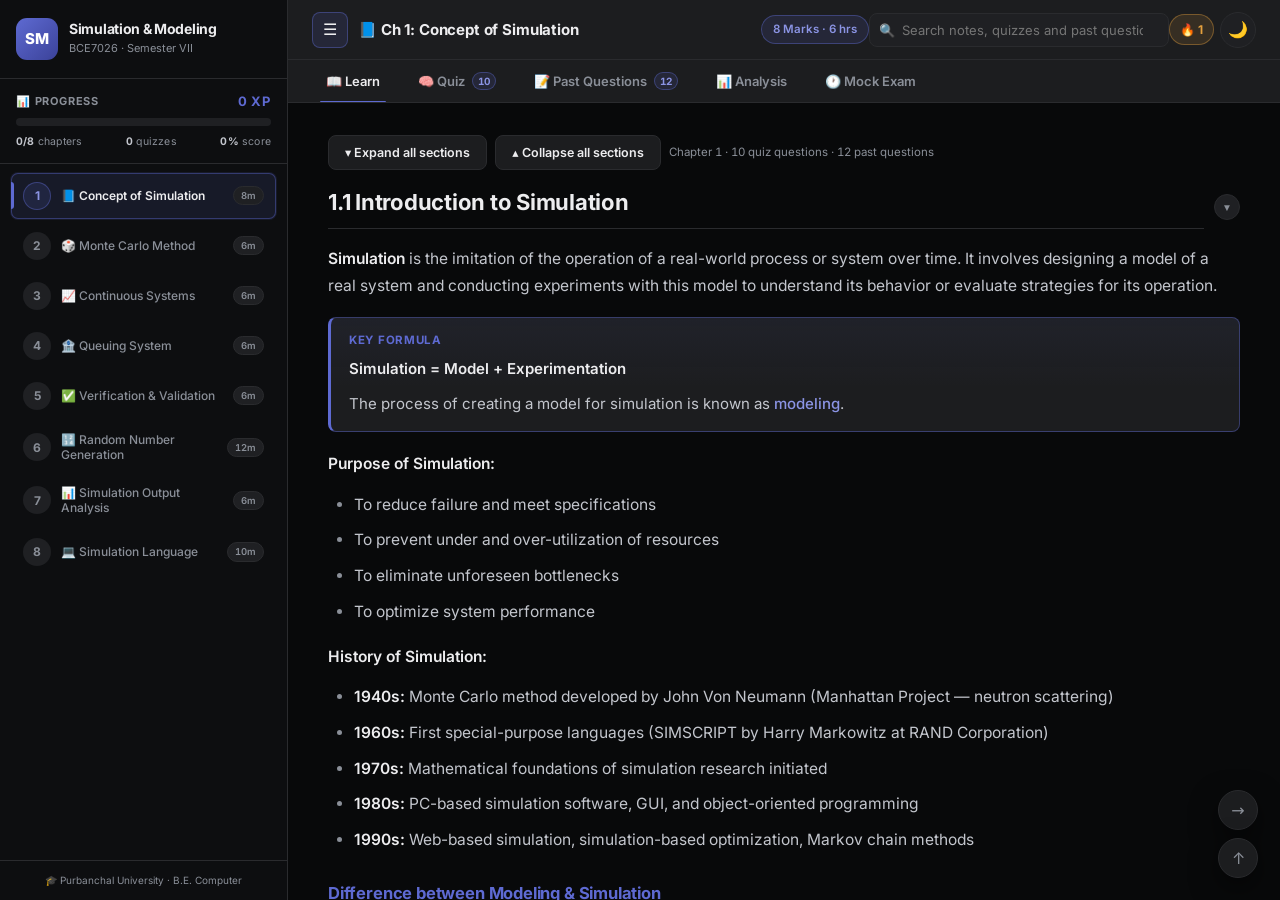
==== commit 58359eea: "refactor: the app's pure logic moves to engine.js and gets a headless contract test The paper alloca" ====
--- a/index.html
+++ b/index.html
@@ -349,6 +349,7 @@
 <script src="ch1.js"></script><script src="ch2.js"></script><script src="ch3.js"></script><script src="ch4.js"></script>
 <script src="ch5.js"></script><script src="ch6.js"></script><script src="ch7.js"></script><script src="ch8.js"></script>
 <script src="data/analysis.js"></script>
+<script src="engine.js"></script>
 <script src="app.js"></script>
 </body>
 </html>
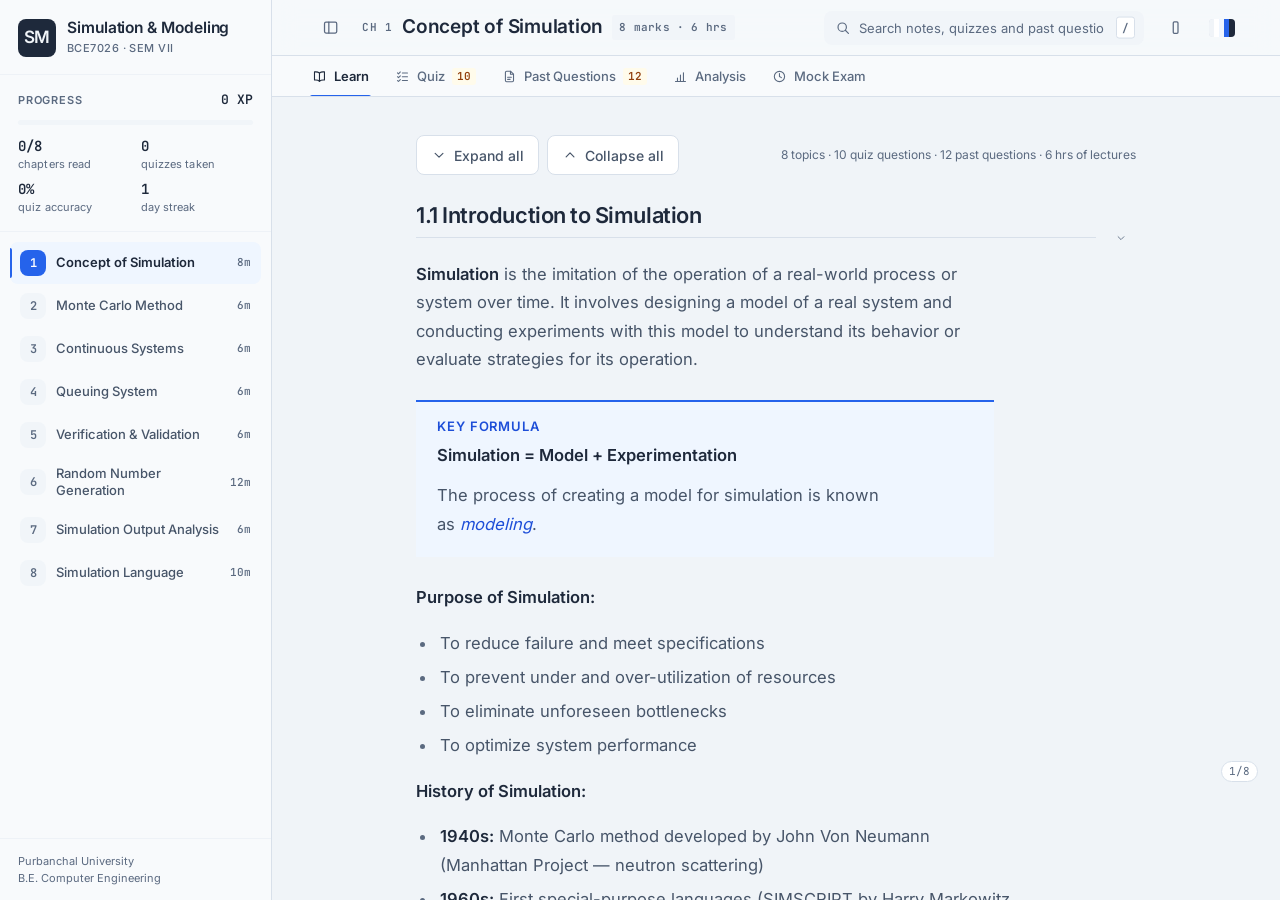
==== commit 1ec3c9b9: "feat: the Distributed & Cloud Computing study portal, and the deploy that publishes it The second co" ====
--- a/index.html
+++ b/index.html
@@ -1,355 +1,645 @@
-<!DOCTYPE html>
-<html lang="en" data-theme="dark">
-<head>
-<meta charset="UTF-8">
-<meta name="viewport" content="width=device-width, initial-scale=1.0">
-<title>📚 Simulation & Modeling — Study Portal | BCE7026</title>
-<meta name="description" content="Gamified study portal for Simulation & Modeling BCE7026 - Purbanchal University">
-<style>
-*,*::before,*::after{margin:0;padding:0;box-sizing:border-box}
-/* Layout, colour, type and rhythm tokens now live in assets/css/tokens.css
-   (loaded above) so there is one source of truth for the whole portal. */
-html{scroll-behavior:smooth}
-body{font-family:'Inter',system-ui,sans-serif;background:var(--bg);color:var(--t1);overflow:hidden;height:100vh;font-size:14.5px;line-height:1.7;transition:background .3s,color .3s}
-h1,h2,h3,h4,h5{line-height:1.35;font-weight:700;color:var(--t1)}
-a{color:var(--pri);text-decoration:none}
-::selection{background:var(--pri);color:#fff}
-.app{display:flex;height:100vh;overflow:hidden}
-
-/* SIDEBAR */
-.sidebar{width:var(--sidebar-w);background:var(--bg-side);border-right:1px solid var(--brd);display:flex;flex-direction:column;flex-shrink:0;z-index:100;transition:var(--tr)}
-.s-head{padding:18px 16px;border-bottom:1px solid var(--brd)}
-.logo{display:flex;align-items:center;gap:11px}
-.logo-i{width:42px;height:42px;background:linear-gradient(135deg,var(--pri),#3b4299);border-radius:11px;display:flex;align-items:center;justify-content:center;font-size:15px;font-weight:800;color:#fff;flex-shrink:0}
-.logo-t h1{font-size:14px;font-weight:700;letter-spacing:-.3px}
-.logo-t p{font-size:11px;color:var(--t3);margin-top:1px}
-
-/* XP BAR */
-.xp-section{padding:12px 16px;border-bottom:1px solid var(--brd)}
-.xp-label{display:flex;justify-content:space-between;align-items:center;margin-bottom:6px}
-.xp-label span{font-size:11px;font-weight:700;color:var(--t3);text-transform:uppercase;letter-spacing:.8px}
-.xp-label .xp-val{color:var(--pri);font-size:13px}
-.xp-bar{height:8px;background:var(--bg-input);border-radius:4px;overflow:hidden}
-.xp-fill{height:100%;background:linear-gradient(90deg,var(--pri),var(--sec));border-radius:4px;transition:width .6s ease}
-.xp-stats{display:flex;gap:8px;margin-top:8px}
-.xp-stat{flex:1;text-align:center;padding:6px 4px;background:var(--bg-input);border-radius:6px;font-size:11px;color:var(--t2)}
-.xp-stat .num{display:block;font-size:16px;font-weight:800;color:var(--t1)}
-.xp-stat .lbl{font-size:9px;color:var(--t3);text-transform:uppercase;letter-spacing:.5px}
-
-.ch-nav{flex:1;overflow-y:auto;padding:8px 10px;scrollbar-width:thin;scrollbar-color:var(--brd) transparent}
-.ch-nav::-webkit-scrollbar{width:4px}
-.ch-nav::-webkit-scrollbar-thumb{background:var(--brd);border-radius:2px}
-.nav-item{display:flex;align-items:center;gap:10px;padding:9px 12px;border-radius:var(--radius-sm);cursor:pointer;transition:var(--tr);margin-bottom:2px;border:1px solid transparent;position:relative}
-.nav-item:hover{background:var(--bg-side-h)}
-.nav-item.active{background:var(--bg-side-a);border-color:var(--pri-bd)}
-.nav-item.active::before{content:'';position:absolute;left:0;top:20%;height:60%;width:3px;background:var(--pri);border-radius:0 3px 3px 0}
-.nav-num{width:28px;height:28px;border-radius:50%;display:flex;align-items:center;justify-content:center;font-size:12px;font-weight:700;background:var(--bg-input);color:var(--t3);flex-shrink:0;transition:var(--tr)}
-.nav-item.active .nav-num{background:var(--pri);color:#fff}
-.nav-item.done .nav-num{background:var(--sec);color:#fff}
-.nav-label{font-size:12px;font-weight:500;color:var(--t2);line-height:1.3;flex:1}
-.nav-item.active .nav-label{color:var(--t1);font-weight:600}
-.nav-meta{display:flex;flex-direction:column;align-items:flex-end;gap:2px;flex-shrink:0}
-.nav-marks{font-size:9px;color:var(--t3);background:var(--bg-input);padding:1px 6px;border-radius:8px;font-weight:600}
-.nav-prog{width:36px;height:3px;background:var(--bg-input);border-radius:2px;overflow:hidden}
-.nav-prog-fill{height:100%;background:var(--sec);border-radius:2px;transition:width .4s ease}
-.s-foot{padding:12px 16px;border-top:1px solid var(--brd)}
-.s-foot p{font-size:10px;color:var(--t3);text-align:center;line-height:1.5}
-
-/* MAIN */
-.main{flex:1;display:flex;flex-direction:column;overflow:hidden;min-width:0}
-.topbar{height:var(--header-h);background:var(--bg-card);border-bottom:1px solid var(--brd);display:flex;align-items:center;justify-content:space-between;padding:0 24px;flex-shrink:0;box-shadow:var(--sh)}
-.topbar-l{display:flex;align-items:center;gap:12px;min-width:0}
-.menu-btn{background:var(--bg-input);border:1px solid var(--brd);color:var(--t2);width:36px;height:36px;border-radius:var(--radius-sm);cursor:pointer;font-size:16px;line-height:1;transition:var(--tr)}
-.menu-btn:hover{background:var(--bg-side-h)}
-.ch-ti{font-size:16px;font-weight:700;white-space:nowrap;overflow:hidden;text-overflow:ellipsis}
-.ch-badge{font-size:11px;color:var(--pri);background:var(--pri-bg);padding:3px 10px;border-radius:12px;font-weight:600;white-space:nowrap;border:1px solid var(--pri-bd)}
-.topbar-r{display:flex;align-items:center;gap:6px}
-.streak-badge{display:flex;align-items:center;gap:4px;font-size:12px;font-weight:700;color:var(--acc);background:var(--acc-bg);padding:5px 10px;border-radius:12px;border:1px solid var(--acc-bd)}
-.theme-btn{background:var(--bg-input);border:1px solid var(--brd);color:var(--t2);width:36px;height:36px;border-radius:50%;cursor:pointer;font-size:16px;display:flex;align-items:center;justify-content:center;transition:var(--tr)}
-.theme-btn:hover{background:var(--bg-side-h);transform:rotate(20deg)}
-
-/* TABS */
-.tabs{display:flex;gap:2px;padding:0 20px;background:var(--bg-card);border-bottom:1px solid var(--brd);flex-shrink:0;overflow-x:auto;scrollbar-width:none;-ms-overflow-style:none}
-.tabs::-webkit-scrollbar{display:none}
-.tab-btn{white-space:nowrap;flex:0 0 auto}
-.tab-btn{padding:12px 18px;border:none;background:transparent;color:var(--t3);font-family:'Inter',sans-serif;font-size:13px;font-weight:600;cursor:pointer;transition:var(--tr);position:relative;display:flex;align-items:center;gap:6px}
-.tab-btn:hover{color:var(--t2)}
-.tab-btn.active{color:var(--pri)}
-.tab-btn.active::after{content:'';position:absolute;bottom:-1px;left:14px;right:14px;height:2px;background:var(--pri);border-radius:1px 1px 0 0}
-
-/* CONTENT */
-.content-area{flex:1;overflow-y:auto;padding:28px;scrollbar-width:thin;scrollbar-color:var(--brd) transparent;background:var(--bg)}
-.content-area::-webkit-scrollbar{width:6px}
-.content-area::-webkit-scrollbar-thumb{background:var(--brd);border-radius:3px}
-.tab-panel{display:none;animation:fadeUp .25s ease}
-.tab-panel.active{display:block}
-@keyframes fadeUp{from{opacity:0;transform:translateY(6px)}to{opacity:1;transform:translateY(0)}}
-
-/* LEARN */
-.learn-content{max-width:860px}
-.learn-content h2{font-size:22px;margin:36px 0 14px;padding-bottom:10px;border-bottom:2px solid var(--brd)}
-.learn-content h2:first-child{margin-top:0}
-.learn-content h3{font-size:17px;color:var(--pri);margin:24px 0 10px}
-.learn-content h4{font-size:13px;color:var(--sec);margin:18px 0 8px;text-transform:uppercase;letter-spacing:.6px;font-weight:700}
-.learn-content p{font-size:14.5px;line-height:1.8;color:var(--t2);margin-bottom:12px}
-.learn-content ul,.learn-content ol{margin:8px 0 16px 24px;color:var(--t2);font-size:14.5px;line-height:1.8}
-.learn-content li{margin-bottom:5px}
-.learn-content strong{color:var(--t1);font-weight:600}
-.learn-content em{color:var(--pri);font-style:normal;font-weight:500}
-.learn-content code{background:var(--pri-bg);color:var(--pri);padding:2px 7px;border-radius:4px;font-family:'JetBrains Mono',monospace;font-size:13px;border:1px solid var(--pri-bd)}
-.concept-box{background:var(--pri-bg);border:1px solid var(--pri-bd);border-left:4px solid var(--pri);border-radius:0 var(--radius-sm) var(--radius-sm) 0;padding:16px 18px;margin:16px 0}
-.concept-box h4{color:var(--pri);margin:0 0 6px;font-size:12.5px}
-.concept-box p{margin:0;font-size:14px}
-.concept-box.important{background:var(--dan-bg);border-color:var(--dan-bd);border-left-color:var(--dan)}.concept-box.important h4{color:var(--dan)}
-.concept-box.tip{background:var(--sec-bg);border-color:var(--sec-bd);border-left-color:var(--sec)}.concept-box.tip h4{color:var(--sec)}
-.concept-box.warn{background:var(--acc-bg);border-color:var(--acc-bd);border-left-color:var(--acc)}.concept-box.warn h4{color:var(--acc)}
-.formula-box{background:var(--bg-code);border:1px solid var(--brd);border-left:4px solid var(--pri);border-radius:var(--radius-sm);padding:16px 20px;margin:16px 0;font-family:'JetBrains Mono',monospace;font-size:14px;color:var(--pri);text-align:center}
-.example-box{background:var(--sec-bg);border:1px solid var(--sec-bd);border-left:4px solid var(--sec);border-radius:0 var(--radius-sm) var(--radius-sm) 0;padding:16px 18px;margin:16px 0}
-.example-box h4{color:var(--sec);margin:0 0 6px;font-size:12.5px}
-.example-box p{margin:4px 0;font-size:14px}
-.code-block{background:var(--bg-code);border:1px solid var(--brd);border-radius:var(--radius-sm);padding:16px 20px;margin:16px 0;font-family:'JetBrains Mono',monospace;font-size:13px;color:var(--pri);overflow-x:auto;white-space:pre;line-height:1.7}
-.comparison-table,table{width:100%;border-collapse:separate;border-spacing:0;margin:16px 0;font-size:13.5px;border-radius:var(--radius-sm);overflow:hidden;border:1px solid var(--brd)}
-.comparison-table th,table th{background:var(--th-bg);color:var(--th-c);padding:10px 14px;text-align:left;font-weight:600;font-size:12px;text-transform:uppercase;letter-spacing:.5px;border-bottom:1px solid var(--brd)}
-.comparison-table td,table td{padding:10px 14px;border-bottom:1px solid var(--brd);color:var(--t2)}
-.comparison-table tr:last-child td,table tr:last-child td{border-bottom:none}
-.comparison-table tbody tr:nth-child(even) td,table tbody tr:nth-child(even) td{background:var(--stripe)}
-
-/* CHAPTER COMPLETE BUTTON */
-.ch-complete-bar{display:flex;align-items:center;justify-content:space-between;background:var(--bg-card);border:1px solid var(--brd);border-radius:var(--radius);padding:16px 20px;margin-top:32px;box-shadow:var(--sh)}
-.ch-complete-bar .label{font-size:14px;font-weight:600;color:var(--t2)}
-.ch-complete-bar .label em{font-style:normal}
-.mark-done-btn{padding:10px 22px;border:none;border-radius:var(--radius-sm);font-family:'Inter',sans-serif;font-size:13px;font-weight:700;cursor:pointer;transition:var(--tr);display:flex;align-items:center;gap:6px}
-.mark-done-btn.todo{background:var(--pri);color:#fff}
-.mark-done-btn.todo:hover{opacity:.9;transform:translateY(-1px);box-shadow:var(--sh-md)}
-.mark-done-btn.completed{background:var(--sec-bg);color:var(--sec);border:1px solid var(--sec-bd);cursor:default}
-
-/* QUIZ */
-.quiz-header{display:flex;align-items:center;justify-content:space-between;margin-bottom:20px;flex-wrap:wrap;gap:12px}
-.quiz-header h3{font-size:18px}
-.quiz-progress{display:flex;align-items:center;gap:10px}
-.progress-bar{width:180px;height:6px;background:var(--bg-input);border-radius:3px;overflow:hidden}
-.progress-fill{height:100%;background:linear-gradient(90deg,var(--pri),var(--sec));border-radius:3px;transition:width .4s}
-.progress-text{font-size:12px;color:var(--t3);font-weight:600}
-.quiz-score{display:flex;gap:8px}
-.score-badge{display:flex;align-items:center;gap:4px;font-size:13px;font-weight:600;padding:4px 12px;border-radius:14px}
-.score-correct{color:var(--sec);background:var(--sec-bg);border:1px solid var(--sec-bd)}
-.score-wrong{color:var(--dan);background:var(--dan-bg);border:1px solid var(--dan-bd)}
-.quiz-card{background:var(--bg-card);border:1px solid var(--brd);border-radius:var(--radius);padding:22px;margin-bottom:14px;box-shadow:var(--sh);transition:var(--tr)}
-.quiz-card.answered-correct{border-color:var(--sec-bd);background:var(--sec-bg)}
-.quiz-card.answered-wrong{border-color:var(--dan-bd);background:var(--dan-bg)}
-.q-number{font-size:11px;font-weight:700;color:var(--pri);text-transform:uppercase;letter-spacing:1px;margin-bottom:8px}
-.q-text{font-size:15px;font-weight:500;line-height:1.6;margin-bottom:16px}
-.q-options{display:flex;flex-direction:column;gap:8px}
-.q-option{display:flex;align-items:flex-start;gap:12px;padding:11px 14px;background:var(--bg);border:1px solid var(--brd);border-radius:var(--radius-sm);cursor:pointer;transition:var(--tr);font-size:14px;color:var(--t2);line-height:1.5}
-.q-option:hover:not(.disabled){background:var(--bg-side-h);border-color:var(--pri-bd);color:var(--t1)}
-.q-option .opt-letter{width:26px;height:26px;border-radius:50%;background:var(--bg-input);display:flex;align-items:center;justify-content:center;font-size:12px;font-weight:700;flex-shrink:0;color:var(--t3);transition:var(--tr);border:1px solid var(--brd)}
-.q-option.correct{background:var(--sec-bg)!important;border-color:var(--sec)!important}
-.q-option.correct .opt-letter{background:var(--sec)!important;color:#fff!important;border-color:var(--sec)!important}
-.q-option.wrong{background:var(--dan-bg)!important;border-color:var(--dan)!important}
-.q-option.wrong .opt-letter{background:var(--dan)!important;color:#fff!important;border-color:var(--dan)!important}
-.q-option.disabled{cursor:default;pointer-events:none}
-.q-explanation{margin-top:14px;padding:12px 16px;background:var(--sec-bg);border:1px solid var(--sec-bd);border-radius:var(--radius-sm);display:none;font-size:13.5px;color:var(--t2);line-height:1.6}
-.q-explanation.show{display:block;animation:fadeUp .3s}
-.q-explanation strong{color:var(--sec)}
-.quiz-reset{margin-top:20px;padding:10px 24px;background:var(--pri);color:#fff;border:none;border-radius:var(--radius-sm);font-family:'Inter',sans-serif;font-size:13px;font-weight:600;cursor:pointer;transition:var(--tr)}
-.quiz-reset:hover{opacity:.9;transform:translateY(-1px)}
-/* Quiz result banner */
-.quiz-result{display:none;text-align:center;padding:24px;background:var(--bg-card);border-radius:var(--radius);border:1px solid var(--brd);margin-top:16px;box-shadow:var(--sh)}
-.quiz-result.show{display:block;animation:fadeUp .4s}
-.quiz-result .big-emoji{font-size:48px;margin-bottom:8px}
-.quiz-result .result-msg{font-size:18px;font-weight:700;margin-bottom:4px}
-.quiz-result .result-sub{font-size:13px;color:var(--t3)}
-.quiz-result .xp-earned{font-size:14px;font-weight:700;color:var(--pri);margin-top:8px}
-
-/* PAST QUESTIONS */
-.pq-card{background:var(--bg-card);border:1px solid var(--brd);border-radius:var(--radius);margin-bottom:12px;overflow:hidden;box-shadow:var(--sh);transition:var(--tr)}
-.pq-card:hover{border-color:var(--pri-bd)}
-.pq-question{padding:16px 18px;cursor:pointer;display:flex;gap:12px;align-items:flex-start}
-.pq-meta{flex-shrink:0;display:flex;flex-direction:column;align-items:center;gap:3px}
-.pq-year{font-size:11px;font-weight:700;color:var(--pri);background:var(--pri-bg);padding:3px 8px;border-radius:6px;border:1px solid var(--pri-bd)}
-.pq-marks{font-size:10px;color:var(--t3);font-weight:500}
-.pq-text{flex:1;font-size:14px;line-height:1.6;font-weight:500}
-.pq-toggle{flex-shrink:0;width:26px;height:26px;border-radius:50%;background:var(--bg-input);display:flex;align-items:center;justify-content:center;color:var(--t3);font-size:11px;transition:var(--tr);align-self:center;border:1px solid var(--brd)}
-.pq-card.open .pq-toggle{transform:rotate(180deg);color:var(--pri);background:var(--pri-bg);border-color:var(--pri-bd)}
-.pq-answer{max-height:0;overflow:hidden;transition:max-height .4s ease}
-.pq-card.open .pq-answer{max-height:8000px;border-top:1px solid var(--brd)}
-.pq-answer-inner{padding:18px 20px;font-size:14px;line-height:1.8;color:var(--t2)}
-.pq-answer-inner h4{color:var(--sec);font-size:13px;margin:0 0 10px;text-transform:uppercase;letter-spacing:.5px}
-.pq-answer-inner p{margin-bottom:10px}
-.pq-answer-inner ul,.pq-answer-inner ol{margin:6px 0 12px 22px}
-.pq-answer-inner li{margin-bottom:4px}
-.pq-answer-inner strong{color:var(--t1)}
-.pq-answer-inner table{font-size:13px}
-.pq-answer-inner th{background:var(--th-bg);color:var(--th-c);padding:8px 12px;text-align:left;font-size:11px;font-weight:600;text-transform:uppercase;border-bottom:1px solid var(--brd)}
-.pq-answer-inner td{padding:8px 12px;border-bottom:1px solid var(--brd)}
-.pq-answer-inner .code-block{font-size:12px;margin:10px 0}
-.pq-answer-inner .formula-box{font-size:13px;margin:10px 0}
-
-/* MERGED QUESTION BANK BADGES */
-.pq-repeat{font-size:10px;font-weight:700;color:#b45309;background:var(--acc-bg);border:1px solid var(--acc-bd);padding:2px 7px;border-radius:6px;white-space:nowrap}
-.pq-pending{padding:16px 20px;font-size:12.5px;color:var(--t3);font-style:italic;background:var(--bg-input);line-height:1.7}
-.pq-pending strong{color:var(--acc);font-style:normal}
-.pq-card.practice{border-left:3px solid var(--acc-bd)}
-.pq-count{font-size:12px;color:var(--t3);font-weight:500;margin-left:10px}
-.pq-filter{display:flex;gap:6px;flex-wrap:wrap;margin-bottom:14px}
-.pq-pill{font-size:11.5px;font-weight:600;padding:5px 12px;border-radius:999px;border:1px solid var(--brd);background:var(--bg-card);color:var(--t2);cursor:pointer;font-family:inherit}
-.pq-pill.on{background:var(--pri);border-color:var(--pri);color:#fff}
-
-/* SEARCH */
-.search-wrap{position:relative;flex:0 1 340px;min-width:190px;max-width:380px}
-.ch-ti{overflow:hidden;text-overflow:ellipsis;white-space:nowrap}
-.ch-badge,.menu-btn{flex-shrink:0}
-.search-in{width:100%;padding:8px 12px 8px 32px;border:1px solid var(--brd);background:var(--bg-input);color:var(--t1);border-radius:8px;font-family:inherit;font-size:13px;outline:none;transition:var(--tr)}
-.search-in:focus{border-color:var(--pri);background:var(--bg-card)}
-.search-ico{position:absolute;left:10px;top:50%;transform:translateY(-50%);color:var(--t3);font-size:13px;pointer-events:none}
-.search-res{position:absolute;top:calc(100% + 6px);left:0;right:0;background:var(--bg-card);border:1px solid var(--brd);border-radius:var(--radius);box-shadow:var(--sh-md);max-height:62vh;overflow:auto;z-index:300;display:none}
-.search-res.show{display:block}
-.sr-item{padding:10px 14px;cursor:pointer;border-bottom:1px solid var(--brd-l);font-size:13px;line-height:1.5}
-.sr-item:last-child{border-bottom:none}
-.sr-item:hover,.sr-item.sel{background:var(--bg-side-h)}
-.sr-tag{font-size:10px;font-weight:700;text-transform:uppercase;letter-spacing:.5px;color:var(--pri);margin-right:6px}
-.sr-meta{font-size:11px;color:var(--t3);margin-top:3px}
-.sr-empty{padding:14px;font-size:13px;color:var(--t3)}
-.mark-flash{outline:3px solid var(--acc);outline-offset:4px;border-radius:6px}
-
-/* ANALYSIS */
-.an-grid{display:grid;grid-template-columns:repeat(auto-fit,minmax(188px,1fr));gap:12px;margin-bottom:18px}
-.an-card{background:var(--bg-card);border:1px solid var(--brd);border-radius:var(--radius);padding:16px;box-shadow:var(--sh)}
-.an-card .k{font-size:11px;text-transform:uppercase;letter-spacing:.7px;color:var(--t3);font-weight:700}
-.an-card .v{font-size:26px;font-weight:800;color:var(--pri);margin-top:6px;line-height:1.15}
-.an-card .s{font-size:11.5px;color:var(--t3);margin-top:4px}
-.an-sec{background:var(--bg-card);border:1px solid var(--brd);border-radius:var(--radius);padding:18px;margin-bottom:16px;box-shadow:var(--sh)}
-.an-sec h3{font-size:15px;margin-bottom:12px}
-.bar-row{display:flex;align-items:center;gap:10px;margin-bottom:7px;font-size:12.5px}
-.bar-row .lbl{width:96px;color:var(--t2);flex-shrink:0;overflow:hidden;text-overflow:ellipsis;white-space:nowrap}
-.bar-track{flex:1;min-width:60px;height:14px;background:var(--bg-input);border-radius:7px;overflow:hidden;display:block}
-.bar-fill{display:block;height:14px;background:linear-gradient(90deg,var(--pri),var(--sec));border-radius:7px}
-.bar-row .val{width:104px;text-align:right;color:var(--t3);flex-shrink:0;white-space:nowrap;overflow:hidden;text-overflow:ellipsis}
-.topic-row{display:flex;align-items:center;gap:10px;margin-bottom:8px;font-size:12.5px}
-.topic-row .t-lbl{flex:1 1 auto;min-width:0;white-space:nowrap;overflow:hidden;text-overflow:ellipsis;color:var(--t2)}
-.topic-row .t-lbl strong{color:var(--pri)}
-.topic-row .t-ch{color:var(--t3);font-size:11px;font-weight:600}
-.topic-row .t-val{flex:0 0 82px;width:82px;text-align:right;color:var(--t3);white-space:nowrap}
-.topic-row .bar-track{flex:0 0 160px;width:160px}
-.an-btns{display:flex;gap:8px;flex-wrap:wrap;margin-top:6px}
-.an-btn{padding:9px 16px;border:1px solid var(--brd);background:var(--bg-card);color:var(--t1);border-radius:8px;font-family:inherit;font-size:12.5px;font-weight:600;cursor:pointer;transition:var(--tr)}
-.an-btn:hover{border-color:var(--pri);color:var(--pri)}
-.an-btn.danger:hover{border-color:var(--dan);color:var(--dan)}
-.strategy-box{background:linear-gradient(135deg,var(--acc-bg),var(--bg-input));border:2px solid var(--acc-bd);border-radius:var(--radius);padding:18px}
-.strategy-box h4{color:var(--acc);font-size:13px;margin:14px 0 6px}
-.strategy-box h4:first-of-type{margin-top:0}
-.strategy-box ul{margin-left:20px}
-.strategy-box li{font-size:13px;line-height:1.65;color:var(--t2)}
-
-/* MOCK EXAM */
-.exam-head{display:flex;justify-content:space-between;align-items:center;flex-wrap:wrap;gap:12px;margin-bottom:16px}
-.exam-timer{font-family:'JetBrains Mono',monospace;font-size:20px;font-weight:700;color:var(--dan);background:var(--dan-bg);border:1px solid var(--dan-bd);padding:6px 14px;border-radius:8px}
-.exam-timer.calm{color:var(--sec);background:var(--sec-bg);border-color:var(--sec-bd)}
-.exam-q{background:var(--bg-card);border:1px solid var(--brd);border-radius:var(--radius);padding:16px;margin-bottom:12px;box-shadow:var(--sh)}
-.exam-q .top{display:flex;justify-content:space-between;gap:10px;align-items:flex-start;margin-bottom:6px}
-.exam-q .qt{font-size:14px;font-weight:600;line-height:1.6;flex:1}
-.exam-q .qm{font-size:11px;font-weight:700;color:var(--pri);background:var(--pri-bg);border:1px solid var(--pri-bd);padding:3px 8px;border-radius:6px;white-space:nowrap}
-.exam-q .qmeta{font-size:11px;color:var(--t3);margin-bottom:8px}
-.exam-actions{display:flex;gap:8px;margin-top:10px;flex-wrap:wrap}
-.exam-marked{font-size:11px;font-weight:700;margin-left:auto}
-.exam-result{background:var(--bg-card);border:2px solid var(--pri-bd);border-radius:var(--radius);padding:22px;text-align:center;margin-bottom:16px}
-.exam-result .big{font-size:40px;font-weight:800;color:var(--pri)}
-.exam-result .sub{font-size:13px;color:var(--t3);margin-top:6px}
-
-.topbar-l{display:flex;align-items:center;gap:10px;flex:1;min-width:0}
-
-/* CONFETTI */
-.confetti-container{position:fixed;top:0;left:0;width:100%;height:100%;pointer-events:none;z-index:9999;overflow:hidden}
-.confetti-piece{position:absolute;width:10px;height:10px;top:-20px;animation:confettiFall 3s ease-out forwards}
-@keyframes confettiFall{0%{transform:translateY(0) rotate(0deg);opacity:1}100%{transform:translateY(100vh) rotate(720deg);opacity:0}}
-
-/* TOAST */
-.toast{position:fixed;bottom:24px;right:24px;background:var(--bg-card);border:1px solid var(--sec-bd);border-radius:var(--radius);padding:14px 20px;box-shadow:var(--sh-md);display:flex;align-items:center;gap:10px;z-index:9998;animation:slideIn .4s ease;font-size:13px;font-weight:600;color:var(--t1)}
-.toast.hide{animation:slideOut .3s ease forwards}
-@keyframes slideIn{from{transform:translateX(120%);opacity:0}to{transform:translateX(0);opacity:1}}
-@keyframes slideOut{from{transform:translateX(0);opacity:1}to{transform:translateX(120%);opacity:0}}
-
-.overlay{display:none;position:fixed;inset:0;background:rgba(0,0,0,.4);z-index:99;backdrop-filter:blur(2px)}
-@media(max-width:1024px){
-.search-wrap{min-width:120px}.topic-row .bar-track{display:none}.bar-row .val{width:78px}
-/* The sidebar becomes a drawer well before the window is phone-sized: at 900 px
-   a 288 px column left too little room for the notes. */
-.sidebar{position:fixed;left:calc(-1*var(--sidebar-w) - 24px);top:0;z-index:120;height:100vh;box-shadow:var(--sh-md)}
-.sidebar.open{left:0}
-.overlay.show{display:block}
-.tabs{padding:0 12px}
-.topbar{padding:0 14px}
-.ch-ti{font-size:14.5px}.streak-badge{display:none}
-}
-</style>
-<!-- Design layer. Loaded AFTER the shell styles above so the foundation sheet
-     wins wherever the two disagree (equal specificity, later wins).
-     Fonts are bundled locally (Inter + JetBrains Mono, latin / latin-ext /
-     greek subsets) so the portal works offline straight from file:// -->
-<link rel="stylesheet" href="assets/fonts/fonts.css">
-<link rel="stylesheet" href="assets/css/tokens.css">
-<link rel="stylesheet" href="assets/css/foundation.css">
-</head>
-<body>
-<div class="app">
-  <aside class="sidebar" id="sidebar">
-    <div class="s-head">
-      <div class="logo"><div class="logo-i">SM</div><div class="logo-t"><h1>Simulation & Modeling</h1><p>BCE7026 · Semester VII</p></div></div>
-    </div>
-    <div class="xp-section">
-      <div class="xp-label"><span>📊 Progress</span><span class="xp-val" id="xpVal">0 XP</span></div>
-      <div class="xp-bar"><div class="xp-fill" id="xpFill" style="width:0%"></div></div>
-      <div class="xp-inline">
-        <span><b id="statChap">0/8</b> chapters</span>
-        <span><b id="statQuiz">0</b> quizzes</span>
-        <span><b id="statPct">0%</b> score</span>
-      </div>
-    </div>
-    <nav class="ch-nav" id="chNav"></nav>
-    <div class="s-foot"><p>🎓 Purbanchal University · B.E. Computer</p></div>
-  </aside>
-  <div class="overlay" id="overlay"></div>
-  <div class="main">
-    <header class="topbar">
-      <div class="topbar-l">
-        <button class="menu-btn" id="menuBtn" aria-label="Collapse or expand the chapter menu" aria-expanded="true" title="Collapse / expand the chapter menu">☰</button>
-        <span class="ch-ti" id="chTi">📘 Ch 1: Concept of Simulation</span>
-        <span class="ch-badge" id="chBd">8 Marks</span>
-      </div>
-      <div class="search-wrap">
-        <span class="search-ico">🔍</span>
-        <input class="search-in" id="searchIn" type="search" placeholder="Search notes, quizzes and past questions…  (press /)" aria-label="Search the whole site" autocomplete="off">
-        <div class="search-res" id="searchRes" role="listbox" aria-label="Search results"></div>
-      </div>
-      <div class="topbar-r">
-        <div class="streak-badge" id="streakBadge">🔥 0</div>
-        <button class="theme-btn" id="themeBtn" title="Toggle theme">☀️</button>
-      </div>
-    </header>
-    <div class="tabs">
-      <button class="tab-btn active" data-tab="learn">📖 Learn<span class="tab-badge done" data-badge="learn" hidden></span></button>
-      <button class="tab-btn" data-tab="quiz">🧠 Quiz<span class="tab-badge accent" data-badge="quiz" hidden></span></button>
-      <button class="tab-btn" data-tab="past">📝 Past Questions<span class="tab-badge accent" data-badge="past" hidden></span></button>
-      <button class="tab-btn" data-tab="analysis">📊 Analysis</button>
-      <button class="tab-btn" data-tab="exam">🕐 Mock Exam</button>
-    </div>
-    <div class="content-area" id="contentArea">
-      <div class="tab-panel active" id="panel-learn"><p style="color:var(--t3)">Loading...</p></div>
-      <div class="tab-panel" id="panel-quiz"></div>
-      <div class="tab-panel" id="panel-past"></div>
-      <div class="tab-panel" id="panel-analysis"></div>
-      <div class="tab-panel" id="panel-exam"></div>
-    </div>
-    <div class="fab-wrap">
-      <button class="fab" id="fabNext" title="Next chapter" aria-label="Go to the next chapter">&rarr;</button>
-      <button class="fab" id="fabTop" title="Back to top" aria-label="Back to top">&uarr;</button>
-    </div>
-  </div>
-</div>
-<script src="ch1.js"></script><script src="ch2.js"></script><script src="ch3.js"></script><script src="ch4.js"></script>
-<script src="ch5.js"></script><script src="ch6.js"></script><script src="ch7.js"></script><script src="ch8.js"></script>
-<script src="data/analysis.js"></script>
-<script src="engine.js"></script>
-<script src="app.js"></script>
-</body>
-</html>
+<!DOCTYPE html>
+<html lang="en" data-theme="light">
+<head>
+<meta charset="UTF-8">
+<meta name="viewport" content="width=device-width, initial-scale=1.0">
+<title>Simulation & Modeling — Study Portal | BCE7026</title>
+<meta name="description" content="Study portal for Simulation & Modeling BCE7026 — Purbanchal University. Chapter notes with worked numericals, quizzes, 92 past-question cards with model answers, a full mock exam and a printable PDF.">
+<meta name="color-scheme" content="light dark">
+<meta name="theme-color" id="themeColor" content="#f0f4f8">
+<link rel="icon" href="data:image/svg+xml,%3Csvg xmlns='http://www.w3.org/2000/svg' viewBox='0 0 32 32'%3E%3Crect width='32' height='32' rx='7' fill='%231b1a17'/%3E%3Ctext x='16' y='22' font-family='Georgia,serif' font-size='15' font-weight='600' fill='%23fbfaf8' text-anchor='middle'%3ESM%3C/text%3E%3C/svg%3E">
+<style>
+/* ==========================================================================
+   THE APP FRAME. Markup structure and the chrome around the content only.
+
+   Everything that styles *content* - prose, callouts, tables, figures, quiz
+   rows, past-question cards, the analysis blocks, the exam - lives in
+   assets/css/foundation.css, which is loaded after this block.
+
+   That split used to be blurry: this <style> block also carried the quiz, the
+   past-question list and the exam, so the same component was described in two
+   files and foundation.css had to win on load order alone (see the note in
+   README.md). If a rule here touches a piece of chapter content, it is in the
+   wrong file.
+   ========================================================================== */
+
+*,*::before,*::after{margin:0;padding:0;box-sizing:border-box}
+html{scroll-behavior:smooth;-webkit-text-size-adjust:100%}
+
+body{
+  font-family:var(--font-sans);
+  font-size:var(--fs-body);
+  line-height:var(--lh-body);
+  background:var(--bg);
+  color:var(--t2);
+}
+/* The paper grain. A single tiling SVG of low-opacity noise, fixed behind
+   everything, so large warm surfaces are not perfectly flat vectors. Opacity
+   is a token (--grain), set to 0 in print and turned right down in dark. */
+body::before{
+  content:"";position:fixed;inset:0;z-index:0;pointer-events:none;
+  opacity:var(--grain);
+  background-image:url("data:image/svg+xml,%3Csvg xmlns='http://www.w3.org/2000/svg' width='140' height='140'%3E%3Cfilter id='n'%3E%3CfeTurbulence type='fractalNoise' baseFrequency='.85' numOctaves='3' stitchTiles='stitch'/%3E%3C/filter%3E%3Crect width='140' height='140' filter='url(%23n)'/%3E%3C/svg%3E");
+}
+
+h1,h2,h3,h4,h5{line-height:var(--lh-tight);font-weight:600;color:var(--t1)}
+a{color:var(--pri-l);text-decoration:none}
+a:hover{text-decoration:underline;text-underline-offset:2px}
+::selection{background:var(--pri);color:#fff}
+
+/* Keyboard focus only, and never on a mouse click. */
+:focus-visible{outline:none;box-shadow:var(--focus-ring);border-radius:var(--radius-sm)}
+
+.sr-only{position:absolute;width:1px;height:1px;padding:0;margin:-1px;overflow:hidden;clip:rect(0 0 0 0);white-space:nowrap;border:0}
+.skip-link{position:absolute;left:12px;top:-60px;z-index:400;background:var(--bg-card);color:var(--t1);border:1px solid var(--brd);border-radius:var(--radius-sm);padding:10px 16px;font-size:var(--fs-ui);font-weight:600;transition:top var(--dur-ui) var(--ease-out)}
+.skip-link:focus{top:12px;text-decoration:none}
+
+/* An icon is part of the sentence it sits in, so it takes the text colour and
+   the text baseline. Sizing is in em: an icon in a 13px label is 13px tall. */
+.i{width:1.15em;height:1.15em;flex:0 0 auto;display:inline-block;vertical-align:-0.18em;stroke:currentColor;fill:none;stroke-width:1.75;stroke-linecap:round;stroke-linejoin:round}
+
+/* ---- frame ------------------------------------------------------------- */
+.app{display:flex;height:100dvh;overflow:hidden;position:relative;z-index:1}
+
+/* ---- sidebar ----------------------------------------------------------- */
+.sidebar{
+  width:var(--sidebar-w);flex:0 0 auto;
+  background:var(--bg-side);border-right:1px solid var(--brd);
+  display:flex;flex-direction:column;z-index:100;
+  /* The rail collapses by animating its own width, not by translating itself out.
+     A transform would be composited, but it would also slide the sidebar over the
+     content instead of reflowing it - the reading column has to reclaim that
+     space, and only a length change makes that happen. Fires once per toggle. */
+  transition:width var(--dur-panel) var(--ease-in-out),transform var(--dur-panel) var(--ease-in-out);
+}
+.s-head{padding:18px 18px 16px;border-bottom:1px solid var(--brd-l)}
+.brand{display:flex;align-items:center;gap:11px;text-decoration:none}
+.brand:hover{text-decoration:none}
+.monogram{
+  width:38px;height:38px;flex:0 0 auto;border-radius:var(--radius-sm);
+  background:var(--t1);color:var(--bg);
+  display:flex;align-items:center;justify-content:center;
+  font-family:var(--font-head);font-size:17px;font-weight:600;letter-spacing:-0.01em;
+  padding-bottom:2px; /* optical: the text sits high in its line box */
+}
+.brand-t{min-width:0}
+.brand-t strong{display:block;font-family:var(--font-head);font-size:15.5px;font-weight:600;color:var(--t1);letter-spacing:-0.005em;line-height:1.25}
+.brand-t span{display:block;font-size:var(--fs-micro);color:var(--t3);letter-spacing:.04em;text-transform:uppercase;font-weight:500;margin-top:2px}
+
+.s-progress{padding:14px 18px;border-bottom:1px solid var(--brd-l)}
+.sp-top{display:flex;align-items:baseline;justify-content:space-between;gap:8px;margin-bottom:8px}
+.sp-label{font-size:var(--fs-micro);font-weight:600;color:var(--t3);text-transform:uppercase;letter-spacing:var(--tracking-caps)}
+.sp-val{font-family:var(--font-mono);font-size:var(--fs-sm);font-weight:600;color:var(--t1);font-variant-numeric:tabular-nums}
+.sp-bar{height:5px;background:var(--bg-input);border-radius:3px;overflow:hidden}
+.sp-bar i{display:block;height:100%;background:var(--pri);border-radius:3px;transition:width var(--dur-panel) var(--ease-out)} /* see .bar-fill for why meters move width, not scaleX */
+/* A readout, not a scoreboard: five plain facts, no pills, no flame. */
+.sp-stats{display:grid;grid-template-columns:repeat(2,minmax(0,1fr));gap:6px 10px;margin-top:12px}
+.sp-stat{min-width:0}
+.sp-stat b{display:block;font-family:var(--font-mono);font-size:14px;font-weight:600;color:var(--t1);font-variant-numeric:tabular-nums;line-height:1.3}
+.sp-stat span{display:block;font-size:11px;color:var(--t3);letter-spacing:.01em;white-space:nowrap;overflow:hidden;text-overflow:ellipsis}
+
+.ch-nav{flex:1;overflow-y:auto;padding:10px 10px 16px;scrollbar-width:thin;scrollbar-color:var(--brd) transparent}
+.ch-nav::-webkit-scrollbar{width:6px}
+.ch-nav::-webkit-scrollbar-thumb{background:var(--brd);border-radius:3px}
+.nav-h{font-size:var(--fs-micro);font-weight:600;color:var(--t3);text-transform:uppercase;letter-spacing:var(--tracking-caps);padding:6px 8px 8px}
+.nav-item{
+  display:flex;align-items:center;gap:10px;padding:8px 10px;margin-bottom:1px;
+  border-radius:var(--radius-sm);cursor:pointer;color:var(--t2);
+  transition:background var(--dur-ui) var(--ease-out),color var(--dur-ui) var(--ease-out);
+  position:relative;
+}
+.nav-item:hover{background:var(--bg-side-h);text-decoration:none}
+.nav-item.active{background:var(--bg-side-a);color:var(--t1)}
+/* The accent rule that marks where you are - a margin mark, not a glow. */
+.nav-item.active::before{content:"";position:absolute;left:0;top:6px;bottom:6px;width:2px;background:var(--pri);border-radius:0 2px 2px 0}
+.nav-num{
+  width:26px;height:26px;flex:0 0 auto;border-radius:var(--radius-sm);
+  display:flex;align-items:center;justify-content:center;
+  font-family:var(--font-mono);font-size:12px;font-weight:600;
+  background:var(--bg-input);color:var(--t3);
+  transition:background var(--dur-ui) var(--ease-out),color var(--dur-ui) var(--ease-out);
+}
+.nav-item.active .nav-num{background:var(--pri);color:#fff}
+.nav-item.done .nav-num{background:var(--sec-bg);color:var(--sec-l);box-shadow:inset 0 0 0 1px var(--sec-bd)}
+.nav-label{flex:1;min-width:0;font-size:var(--fs-sm);font-weight:500;line-height:1.35;
+  display:-webkit-box;-webkit-line-clamp:2;-webkit-box-orient:vertical;overflow:hidden}
+.nav-item.active .nav-label{color:var(--t1);font-weight:600}
+.nav-meta{display:flex;flex-direction:column;align-items:flex-end;gap:3px;flex:0 0 auto}
+.nav-marks{font-family:var(--font-mono);font-size:11px;font-weight:500;color:var(--t3);font-variant-numeric:tabular-nums}
+.nav-quiz{font-family:var(--font-mono);font-size:11px;font-weight:600;color:var(--sec-l);font-variant-numeric:tabular-nums}
+.s-foot{padding:14px 18px;border-top:1px solid var(--brd-l)}
+.s-foot p{font-size:var(--fs-micro);color:var(--t3);line-height:1.5}
+
+/* ---- collapsed sidebar (desktop) --------------------------------------- */
+.app.rail .sidebar{width:var(--sidebar-rail)}
+.app.rail .brand-t,.app.rail .sp-top,.app.rail .sp-bar,.app.rail .sp-stats,
+.app.rail .s-foot,.app.rail .nav-h{display:none}
+.app.rail .s-head{padding:16px 0;display:flex;justify-content:center}
+.app.rail .s-progress{padding:10px 0;display:flex;justify-content:center}
+.app.rail .ch-nav{padding:8px 0}
+.app.rail .nav-item{justify-content:center;padding:6px 0;margin-bottom:3px;gap:0}
+.app.rail .nav-item.active::before{top:14px;bottom:14px}
+.app.rail .nav-label,.app.rail .nav-meta{display:none}
+.app.rail .ch-nav{padding:8px 8px 16px}
+
+/* ---- main -------------------------------------------------------------- */
+.main{flex:1;display:flex;flex-direction:column;overflow:hidden;min-width:0}
+.topbar{
+  height:var(--header-h);flex:0 0 auto;
+  background:color-mix(in srgb, var(--bg-side) 78%, transparent);
+  backdrop-filter:saturate(150%) blur(12px);
+  border-bottom:1px solid var(--brd);
+  display:flex;align-items:center;gap:12px;padding:0 var(--content-pad);
+  position:relative;z-index:60;
+}
+.topbar-l{display:flex;align-items:center;gap:12px;flex:1;min-width:0}
+/* How far through the chapter you are: a hairline on the header's own bottom
+   edge, so it costs no row of the reading area and is always in view while you
+   scroll. It is drawn on the header rather than in the text because the text is
+   what you are reading. Written by app.js (syncReadProg). */
+.read-prog{position:absolute;left:0;right:0;bottom:0;height:2px;overflow:hidden;pointer-events:none;opacity:0;transition:opacity var(--dur-ui) var(--ease-out)}
+.read-prog.show{opacity:1}
+.read-prog i{display:block;height:100%;width:0;background:var(--pri);transition:width 120ms linear}
+/* Which syllabus topic of how many. It rides with the floating buttons, because
+   that is where the eye already is when the question "how much is left?" comes up. */
+.read-count{
+  align-self:flex-end;padding:3px 7px;border-radius:999px;
+  background:var(--bg-card);border:1px solid var(--brd);color:var(--t3);
+  font-family:var(--font-mono);font-size:var(--fs-micro);line-height:1.2;
+  font-variant-numeric:tabular-nums;
+}
+/* Every control in this bar is at least --tap tall/wide. The menu button and the
+   theme toggle are the two things a phone user reaches for constantly, and at
+   34px they were the smallest targets in the app. The icon itself is still
+   sized by .i (1.15em), so the glyph does not grow with the box. */
+.icon-btn{
+  width:var(--tap);height:var(--tap);flex:0 0 auto;display:inline-flex;align-items:center;justify-content:center;
+  background:transparent;border:1px solid transparent;border-radius:var(--radius-sm);
+  color:var(--t3);font-size:15px;cursor:pointer;font-family:inherit;
+  transition:background var(--dur-ui) var(--ease-out),color var(--dur-ui) var(--ease-out),transform var(--dur-press) var(--ease-out);
+}
+.icon-btn:hover{background:var(--bg-side-h);color:var(--t1)}
+.icon-btn:active{transform:scale(.94)}
+.crumb{display:flex;align-items:center;gap:9px;min-width:0}
+.crumb-n{font-family:var(--font-mono);font-size:var(--fs-micro);font-weight:600;color:var(--t3);letter-spacing:.06em;text-transform:uppercase;white-space:nowrap}
+.ch-ti{font-family:var(--font-head);font-size:19px;font-weight:600;color:var(--t1);letter-spacing:-0.012em;white-space:nowrap;overflow:hidden;text-overflow:ellipsis}
+.ch-badge{
+  flex:0 0 auto;font-family:var(--font-mono);font-size:11px;font-weight:600;
+  color:var(--t3);background:var(--bg-input);border-radius:3px;padding:3px 7px;
+  letter-spacing:.02em;white-space:nowrap;font-variant-numeric:tabular-nums;
+}
+
+/* search */
+.search-wrap{position:relative;flex:0 1 320px;min-width:150px}
+.search-ico{position:absolute;left:11px;top:50%;transform:translateY(-50%);color:var(--t3);font-size:14px;pointer-events:none;display:flex}
+.search-in{
+  width:100%;padding:8px 34px 8px 34px;font-family:inherit;font-size:var(--fs-sm);
+  color:var(--t1);background:var(--bg-input);border:1px solid transparent;
+  border-radius:var(--radius-sm);outline:none;
+  transition:background var(--dur-ui) var(--ease-out),border-color var(--dur-ui) var(--ease-out),box-shadow var(--dur-ui) var(--ease-out);
+}
+.search-in::placeholder{color:var(--t3)}
+.search-in:focus{background:var(--bg-card);border-color:var(--pri-bd);box-shadow:0 0 0 3px var(--pri-bg)}
+.search-in::-webkit-search-cancel-button{-webkit-appearance:none}
+.search-kbd{
+  position:absolute;right:9px;top:50%;transform:translateY(-50%);pointer-events:none;
+  font-family:var(--font-mono);font-size:11px;font-weight:600;color:var(--t3);
+  border:1px solid var(--brd);border-radius:3px;padding:1px 5px;background:var(--bg-card);
+}
+.search-in:focus ~ .search-kbd{opacity:0}
+.search-res{
+  position:absolute;top:calc(100% + 6px);left:0;right:0;z-index:300;display:none;
+  background:var(--bg-card);border:1px solid var(--brd);border-radius:var(--radius);
+  box-shadow:var(--sh-md);max-height:min(64vh,520px);overflow:auto;
+  transform-origin:top center;
+}
+.search-res.show{display:block;animation:popIn var(--dur-ui) var(--ease-out)}
+@keyframes popIn{from{opacity:0;transform:scale(.985) translateY(-4px)}to{opacity:1;transform:none}}
+.sr-item{padding:10px 14px;cursor:pointer;font-size:var(--fs-sm);line-height:1.5;border-bottom:1px solid var(--brd-l)}
+.sr-item:last-child{border-bottom:none}
+.sr-item:hover,.sr-item.sel{background:var(--bg-side-h)}
+.sr-tag{font-size:11px;font-weight:600;text-transform:uppercase;letter-spacing:var(--tracking-caps);color:var(--t3);margin-right:8px}
+.sr-meta{font-size:var(--fs-micro);color:var(--t3);margin-top:3px}
+.sr-empty{padding:16px;font-size:var(--fs-sm);color:var(--t3)}
+.mark-flash{animation:flash 2s var(--ease-out)}
+@keyframes flash{0%,45%{box-shadow:0 0 0 3px var(--acc-bd)}100%{box-shadow:none}}
+
+/* ---- tabs -------------------------------------------------------------- */
+.tabs{
+  display:flex;gap:2px;flex:0 0 auto;overflow-x:auto;scrollbar-width:none;
+  padding:0 calc(var(--content-pad) - 10px);
+  background:var(--bg-side);border-bottom:1px solid var(--brd);
+}
+.tabs::-webkit-scrollbar{display:none}
+.tab-btn{
+  flex:0 0 auto;display:inline-flex;align-items:center;gap:7px;
+  min-height:var(--tap);
+  padding:11px 12px;border:none;background:transparent;font-family:inherit;
+  font-size:var(--fs-sm);font-weight:500;color:var(--t3);cursor:pointer;
+  position:relative;white-space:nowrap;
+  transition:color var(--dur-ui) var(--ease-out);
+}
+.tab-btn:hover{color:var(--t1)}
+.tab-btn.active{color:var(--t1);font-weight:600}
+/* `display:inline-flex` above beats the user agent's `[hidden]{display:none}`, so a
+   tab a chapter has no content for has to be hidden explicitly. */
+.tab-btn[hidden]{display:none}
+/* The underline is a scaled pseudo-element rather than a width animation, so
+   switching tabs does not relayout the strip. */
+.tab-btn::after{
+  content:"";position:absolute;left:10px;right:10px;bottom:-1px;height:2px;
+  background:var(--pri);border-radius:2px 2px 0 0;
+  transform:scaleX(0);transform-origin:center;
+  transition:transform var(--dur-ui) var(--ease-out);
+}
+.tab-btn.active::after{transform:scaleX(1)}
+.tab-badge{
+  font-family:var(--font-mono);font-size:11px;font-weight:600;line-height:1;
+  padding:3px 5px;border-radius:3px;font-variant-numeric:tabular-nums;
+  color:var(--t3);background:var(--bg-input);
+}
+.tab-badge.accent{color:var(--acc-l);background:var(--acc-bg)}
+.tab-badge.done{color:var(--sec-l);background:var(--sec-bg)}
+
+/* ---- content ----------------------------------------------------------- */
+.content-area{flex:1;overflow-y:auto;padding:var(--content-pad);background:var(--bg);scrollbar-width:thin;scrollbar-color:var(--brd) transparent}
+.content-area::-webkit-scrollbar{width:10px;height:10px}
+.content-area::-webkit-scrollbar-thumb{background:var(--brd);border-radius:5px;border:3px solid var(--bg)}
+.content-area::-webkit-scrollbar-thumb:hover{background:var(--t3)}
+.tab-panel{display:none}
+.tab-panel.active{display:block;animation:fadeUp var(--dur-panel) var(--ease-out)}
+@keyframes fadeUp{from{opacity:0;transform:translateY(5px)}to{opacity:1;transform:none}}
+
+/* ---- floating nav ------------------------------------------------------ */
+.fab-wrap{position:fixed;right:22px;bottom:22px;display:flex;flex-direction:column;gap:8px;z-index:80}
+.fab{
+  width:var(--tap);height:var(--tap);border-radius:50%;cursor:pointer;
+  background:var(--bg-card);border:1px solid var(--brd);color:var(--t2);
+  display:flex;align-items:center;justify-content:center;font-size:15px;
+  box-shadow:var(--sh);font-family:inherit;
+  opacity:0;transform:translateY(6px) scale(.96);pointer-events:none;
+  transition:opacity var(--dur-ui) var(--ease-out),transform var(--dur-ui) var(--ease-out),background var(--dur-ui) var(--ease-out),color var(--dur-ui) var(--ease-out);
+}
+.fab.show{opacity:1;transform:none;pointer-events:auto}
+.fab:hover{background:var(--bg-side-h);color:var(--t1)}
+.fab:active{transform:scale(.94)}
+
+/* ---- toast ------------------------------------------------------------- */
+/* Transitions rather than keyframes: a toast can be re-triggered mid-flight
+   ("+2 XP" twice in a row) and a transition retargets from where it is, where
+   a keyframe would restart from the top. */
+.toast{
+  position:fixed;left:50%;bottom:24px;z-index:9998;
+  display:flex;align-items:center;gap:9px;
+  background:var(--t1);color:var(--bg);
+  border-radius:var(--radius);padding:11px 18px;font-size:var(--fs-sm);font-weight:500;
+  box-shadow:var(--sh-md);
+  transform:translate(-50%,14px) scale(.97);opacity:0;
+  transition:transform var(--dur-panel) var(--ease-out),opacity var(--dur-panel) var(--ease-out);
+}
+.toast.in{transform:translate(-50%,0) scale(1);opacity:1}
+.toast.hide{opacity:0;transform:translate(-50%,8px) scale(.98)}
+
+/* ---- overlay ----------------------------------------------------------- */
+.overlay{display:none;position:fixed;inset:0;background:rgba(27,26,23,.34);z-index:99;backdrop-filter:blur(2px)}
+.overlay.show{display:block;animation:fadeIn var(--dur-ui) var(--ease-out)}
+@keyframes fadeIn{from{opacity:0}to{opacity:1}}
+
+/* On a narrow window the sidebar is a drawer rather than a shrunken column:
+   at 900px a 272px fixed column leaves too little room for the notes. */
+@media(max-width:1024px){
+  /* --header-h is NOT set here. This block loads before tokens.css, which also
+     declares it in :root, so a media-scoped override written here loses to that
+     plain declaration at every width - it was dead code, and the denser phone
+     header it promised never happened. The override now lives in
+     assets/css/foundation.css, the stylesheet that loads last. */
+  .sidebar{position:fixed;left:0;top:0;height:100dvh;box-shadow:var(--sh-md);transform:translateX(-102%);width:min(var(--sidebar-w),86vw)}
+  .sidebar.open{transform:none}
+  .app.rail .sidebar{width:min(var(--sidebar-w),86vw)}
+  /* These are the EXPANDED sidebar's own values, written out.
+
+     `display:revert` looks like "undo the rail rule", and it was what stood here.
+     It is not: revert rolls a property back to the USER-AGENT origin, not to the
+     earlier author rules, so a div came back as `block`. `display:flex` on
+     .sp-top and `display:grid` on .sp-stats were therefore lost, and a reader who
+     had collapsed the sidebar on a wide window (the choice is remembered) got a
+     drawer whose Progress row stacked its label above its value and whose four
+     stats ran as one long list instead of two columns. */
+  .app.rail .brand-t{display:block}
+  .app.rail .sp-top{display:flex}
+  .app.rail .sp-bar{display:block}
+  .app.rail .sp-stats{display:grid}
+  .app.rail .s-foot{display:block}
+  .app.rail .nav-h{display:block}
+  .app.rail .s-head{padding:18px 18px 16px;display:block}
+  .app.rail .s-progress{padding:14px 18px;display:block}
+  .app.rail .nav-item{justify-content:flex-start;padding:8px 10px;gap:10px}
+  /* The rail's own inset is sized for a 26px number in a 6px-padded row; the
+     drawer is back to 8px-padded rows, so the accent mark has to go back to the
+     expanded inset or it renders as a stub half the height of its item. */
+  .app.rail .nav-item.active::before{top:6px;bottom:6px}
+  .app.rail .ch-nav{padding:10px 10px 16px}
+  .app.rail .nav-label{display:-webkit-box}
+  .app.rail .nav-meta{display:flex}
+  .search-wrap{flex:0 1 200px}
+  .ch-ti{font-size:17px}
+}
+@media(max-width:640px){
+  .crumb-n,.ch-badge{display:none}
+  .search-wrap{display:none}
+  .fab-wrap{right:14px;bottom:14px}
+}
+/* Reduced motion. Note the transition duration is 0s, NOT the 0.01ms that is
+   copied around the web.
+
+   0.01ms does not mean "no transition" - it means "a transition that finishes
+   almost at once". A transition still starts, so for the instant between the
+   change and its first frame the property reports its PREVIOUS value. Combined
+   with the `*` selector - whose initial transition-property is `all` - that puts
+   a transition on every animatable property of every element at once. The
+   visible result on a machine with reduced motion enabled is that the theme
+   toggle does nothing: data-theme flips, getComputedStyle still reports the old
+   colours, and it stays that way. (Reproduced on this build; the cause was
+   isolated by bisecting the stylesheet.) A duration of 0s starts no transition
+   at all, which is what this block is actually trying to say. */
+@media(prefers-reduced-motion:reduce){
+  *,*::before,*::after{animation-duration:.001ms!important;animation-iteration-count:1!important;transition-duration:0s!important;scroll-behavior:auto!important}
+}
+</style>
+<!-- Design layer, loaded AFTER the frame styles above so it wins wherever the
+     two disagree (equal specificity, later wins).
+     Fonts are bundled locally (Inter + JetBrains Mono, latin / latin-ext /
+     greek subsets) so the portal works offline from file://. Newsreader is
+     still declared in fonts.css but no rule asks for it, so it never loads. -->
+<link rel="stylesheet" href="assets/fonts/fonts.css">
+<link rel="stylesheet" href="assets/css/tokens.css">
+<link rel="stylesheet" href="assets/css/foundation.css">
+<script>
+/* The reading mode AND the layout width are decided HERE, before the first
+   style resolution, and not in app.js.
+
+   Two reasons, and the second one is a bug fix rather than a preference:
+
+   1. No flash. app.js loads last - after eight chapter files and five modules -
+      so a reader whose stored choice is the dark theme used to get a full paint
+      of the light theme first and then watch it flip. The width is the same
+      class of bug and worse: a column that starts 720px wide and jumps to
+      1180px has reflowed the whole chapter by the time you have read a line.
+
+   2. The flip is not just ugly, it is unreliable. Changing data-theme on <html>
+      *after* a stylesheet has already been resolved for an element does not
+      reliably invalidate declarations that consume a custom property directly.
+      The symptom is precise and was reproduced here: with data-theme flipped
+      from light to dark after load, a fresh element styled from var(--bg) came
+      out dark, an inherited value (a bare <p>) came out dark, and a
+      stylesheet declaration of `color: var(--t1)` kept the light value while
+      getComputedStyle reported the element's own --t1 as the dark one. Setting
+      the attribute before the first resolution sidesteps the whole class.
+
+   The mode is VALIDATED here, and that is not paranoia: a data-theme with no
+   matching block in tokens.css leaves every token in it UNDEFINED - not
+   inherited from the base theme, undefined - so one stale or mistyped stored
+   value is a page with no background, no border and no colour at all. This map
+   also carries the browser-chrome colour per mode, which is --bg.
+
+   app.js owns setTheme()/setWidth() from here on; they read the same values
+   back, so the boot-time call is a no-op rather than a second flip. This list
+   must match THEMES in app.js and the blocks in assets/css/tokens.css;
+   tools/check_themes.py fails when the three drift apart. */
+(function(){
+  try{
+    var MODES={light:'#f0f4f8',dark:'#0f172a',romantic:'#fcf2f5',peacock:'#f4f9ee',
+               sunsetpeach:'#fdf6ea',purpleblend:'#1a0a25',sunsetwine:'#230a11',
+               eveningmix:'#0e0d15',custom:'#f6f5f2'};
+    /* A SHARED LINK (?t=&w=&c=) IS APPLIED HERE rather than in app.js, for the
+       reason this whole script exists: the mode has to be on <html> before the
+       first style resolution, and site.js is deferred. Storing the values as
+       well is what makes the link a one-off courier - the next visit on this
+       device needs no link, and the two devices then agree without staying
+       connected. The parameter names are PARAMS in custom-theme.js; that module
+       is not loadable yet, so this is the small inline copy that
+       tools/test_custom_theme.js keeps in step. */
+    (function(){
+      var q=location.search.replace(/^\?/,'');
+      if(!q)return;
+      var P={};
+      q.split('&').forEach(function(pair){
+        var i=pair.indexOf('=');
+        if(i<0)return;
+        try{ P[decodeURIComponent(pair.slice(0,i))]=decodeURIComponent(pair.slice(i+1)); }catch(e){}
+      });
+      var hex=/^#?([0-9a-f]{6})$/i,c=String(P.c||'').split(','),
+          ca=hex.exec(c[0]||''),cs=hex.exec(c[1]||'');
+      var ok=P.t&&MODES[P.t]?P.t:'';
+      if(ca&&cs){
+        localStorage.setItem('sm-accent','#'+ca[1].toLowerCase());
+        localStorage.setItem('sm-surface','#'+cs[1].toLowerCase());
+        /* Two colours and no mode can only mean Custom - the alternative is a
+           palette sitting in storage that nothing was asked to display. */
+        if(!ok)ok='custom';
+      }
+      if(ok)localStorage.setItem('sm-theme',ok);
+      if(P.w==='full'||P.w==='comfort')localStorage.setItem('sm-width',P.w);
+    })();
+
+    var t=localStorage.getItem('sm-theme');
+    if(!MODES[t])t='light';
+    document.documentElement.setAttribute('data-theme',t);
+    document.documentElement.setAttribute('data-width',
+      localStorage.getItem('sm-width')==='full'?'full':'comfort');
+
+    /* THE ONE MODE THIS SCRIPT CANNOT COMPUTE ITSELF.
+
+       Every other mode's colours are a stylesheet block, so setting the
+       attribute is the whole job. Custom's are derived by custom-theme.js, which
+       is NOT available here: build_deploy folds every <script src> into one
+       deferred site.js, and this runs during parse. Deriving it here would mean
+       a second copy of the solver in the head of two pages.
+
+       So the derived palette is CACHED when the reader picks it - a flat list of
+       [property, value] pairs - and this paints that. The version and both
+       colours are re-checked before it is trusted, because a stale cache on a
+       changed derivation is worse than no cache at all; anything that does not
+       match falls through to the [data-theme="custom"] block in tokens.css,
+       which tools/test_custom_theme.js proves is a palette the derivation would
+       itself produce. Bump CV with VERSION in custom-theme.js. */
+    var chrome=MODES[t], CV=1;
+    if(t==='custom'){
+      var p=JSON.parse(localStorage.getItem('sm-custom-palette')||'null');
+      if(p&&p.v===CV&&p.pairs&&p.a===localStorage.getItem('sm-accent')
+         &&p.s===localStorage.getItem('sm-surface')){
+        for(var i=0;i<p.pairs.length;i++)
+          document.documentElement.style.setProperty(p.pairs[i][0],p.pairs[i][1]);
+        if(p.bg)chrome=p.bg;
+      }
+    }
+    var m=document.getElementById('themeColor');
+    if(m)m.setAttribute('content',chrome);
+  }catch(e){}
+})();
+</script>
+</head>
+<body>
+<a class="skip-link" href="#contentArea">Skip to the chapter content</a>
+<div class="app">
+  <aside class="sidebar" id="sidebar">
+    <div class="s-head">
+      <a class="brand" href="#/ch/1">
+        <span class="monogram" aria-hidden="true">SM</span>
+        <span class="brand-t">
+          <strong>Simulation &amp; Modeling</strong>
+          <span>BCE7026 · Sem VII</span>
+        </span>
+      </a>
+    </div>
+
+    <div class="s-progress">
+      <div class="sp-top">
+        <span class="sp-label">Progress</span>
+        <span class="sp-val" id="xpVal">0 XP</span>
+      </div>
+      <div class="sp-bar" role="progressbar" aria-label="Chapter completion" aria-valuemin="0" aria-valuemax="8" aria-valuenow="0" id="xpBar"><i id="xpFill" style="width:0%"></i></div>
+      <dl class="sp-stats">
+        <div class="sp-stat"><dt><b id="statChap">0/8</b><span>chapters read</span></dt></div>
+        <div class="sp-stat"><dt><b id="statQuiz">0</b><span>quizzes taken</span></dt></div>
+        <div class="sp-stat"><dt><b id="statPct">0%</b><span>quiz accuracy</span></dt></div>
+        <div class="sp-stat"><dt><b id="streakBadge">0</b><span>day streak</span></dt></div>
+      </dl>
+    </div>
+
+    <nav class="ch-nav" id="chNav" aria-label="Chapters"></nav>
+    <div class="s-foot"><p>Purbanchal University<br>B.E. Computer Engineering</p></div>
+  </aside>
+  <div class="overlay" id="overlay"></div>
+
+  <div class="main">
+    <header class="topbar">
+      <div class="topbar-l">
+        <button class="icon-btn" id="menuBtn" aria-label="Collapse or expand the chapter menu" aria-expanded="true" title="Collapse / expand the chapter menu">
+          <svg class="i" viewBox="0 0 24 24" aria-hidden="true"><rect x="3.5" y="4.5" width="17" height="15" rx="2"/><path d="M9.5 4.5v15"/></svg>
+        </button>
+        <div class="crumb">
+          <span class="crumb-n" id="chNo">Ch 1</span>
+          <span class="ch-ti" id="chTi">Concept of Simulation</span>
+          <span class="ch-badge" id="chBd">8 marks</span>
+        </div>
+      </div>
+
+      <div class="search-wrap">
+        <span class="search-ico" aria-hidden="true"><svg class="i" viewBox="0 0 24 24"><circle cx="10.75" cy="10.75" r="6.25"/><path d="M15.4 15.4 20 20"/></svg></span>
+        <input class="search-in" id="searchIn" type="search" placeholder="Search notes, quizzes and past questions" aria-label="Search notes, quizzes and past questions" role="combobox" aria-expanded="false" aria-controls="searchRes" aria-autocomplete="list" autocomplete="off">
+        <kbd class="search-kbd" aria-hidden="true">/</kbd>
+        <div class="search-res" id="searchRes" role="listbox" aria-label="Search results"></div>
+        <div class="sr-only" id="searchLive" role="status" aria-live="polite"></div>
+      </div>
+
+      <!-- Two controls, one axis each: how much of the screen the text takes,
+           and which room it is read in. Both glyphs are painted by app.js - the
+           theme button shows a strip of the current mode's five colours, so the
+           top bar already says which mode you are in. -->
+      <div class="topbar-r">
+        <button class="icon-btn" id="widthBtn" type="button"></button>
+        <button class="icon-btn" id="themeBtn" type="button"></button>
+      </div>
+
+      <div class="read-prog" id="readProg" role="progressbar" aria-label="How far through this chapter you are" aria-valuemin="0" aria-valuemax="100" aria-valuenow="0"><i></i></div>
+    </header>
+
+    <div class="tabs" role="tablist" aria-label="Study views">
+      <button class="tab-btn active" id="tab-learn" role="tab" data-tab="learn" aria-controls="panel-learn" aria-selected="true">
+        <svg class="i" viewBox="0 0 24 24" aria-hidden="true"><path d="M12 6.6S9.7 4.6 6.2 4.6H4v13.1h2.2c3.5 0 5.8 2 5.8 2s2.3-2 5.8-2H20V4.6h-2.2C14.3 4.6 12 6.6 12 6.6Z"/><path d="M12 6.6v13.1"/></svg>
+        Learn<span class="tab-badge done" data-badge="learn" hidden></span>
+      </button>
+      <button class="tab-btn" id="tab-quiz" role="tab" data-tab="quiz" aria-controls="panel-quiz" aria-selected="false">
+        <svg class="i" viewBox="0 0 24 24" aria-hidden="true"><path d="M4 6.2 5.6 7.8 8.6 4.8"/><path d="M4 12.4 5.6 14 8.6 11"/><path d="M4 18.6 5.6 20 8.6 17"/><path d="M11.8 6.4H20"/><path d="M11.8 12.4H20"/><path d="M11.8 18.6H20"/></svg>
+        Quiz<span class="tab-badge accent" data-badge="quiz" hidden></span>
+      </button>
+      <button class="tab-btn" id="tab-past" role="tab" data-tab="past" aria-controls="panel-past" aria-selected="false">
+        <svg class="i" viewBox="0 0 24 24" aria-hidden="true"><path d="M13.6 3.5H7.5a2 2 0 0 0-2 2v13a2 2 0 0 0 2 2h9a2 2 0 0 0 2-2V8.4Z"/><path d="M13.6 3.5v4.9h4.9"/><path d="M9 13.2h6"/><path d="M9 16.6h4"/></svg>
+        Past Questions<span class="tab-badge accent" data-badge="past" hidden></span>
+      </button>
+      <button class="tab-btn" id="tab-analysis" role="tab" data-tab="analysis" aria-controls="panel-analysis" aria-selected="false">
+        <svg class="i" viewBox="0 0 24 24" aria-hidden="true"><path d="M4 20h16"/><path d="M7.2 20v-5.4"/><path d="M12 20V9.6"/><path d="M16.8 20V6"/></svg>
+        Analysis
+      </button>
+      <button class="tab-btn" id="tab-exam" role="tab" data-tab="exam" aria-controls="panel-exam" aria-selected="false">
+        <svg class="i" viewBox="0 0 24 24" aria-hidden="true"><circle cx="12" cy="12" r="8.25"/><path d="M12 7.4V12l3.1 1.9"/></svg>
+        Mock Exam
+      </button>
+    </div>
+
+    <main class="content-area" id="contentArea" tabindex="-1" aria-label="Chapter content">
+      <div class="tab-panel active" id="panel-learn" role="tabpanel" aria-labelledby="tab-learn"><p style="color:var(--t3)">Loading…</p></div>
+      <div class="tab-panel" id="panel-quiz" role="tabpanel" aria-labelledby="tab-quiz"></div>
+      <div class="tab-panel" id="panel-past" role="tabpanel" aria-labelledby="tab-past"></div>
+      <div class="tab-panel" id="panel-analysis" role="tabpanel" aria-labelledby="tab-analysis"></div>
+      <div class="tab-panel" id="panel-exam" role="tabpanel" aria-labelledby="tab-exam"></div>
+    </main>
+
+    <div class="fab-wrap">
+      <div class="read-count" id="readCount" hidden></div>
+      <button class="fab" id="fabNext" title="Next chapter" aria-label="Go to the next chapter"><svg class="i" viewBox="0 0 24 24" aria-hidden="true"><path d="M5 12h14"/><path d="M13 6l6 6-6 6"/></svg></button>
+      <button class="fab" id="fabTop" title="Back to top" aria-label="Back to top"><svg class="i" viewBox="0 0 24 24" aria-hidden="true"><path d="M12 19V5"/><path d="M6 11l6-6 6 6"/></svg></button>
+    </div>
+  </div>
+
+  <!-- One click from any cited number to the handwriting it came from. The page
+       images are web-sized copies built by tools/build_note_pages.py; a dialog
+       is used rather than a new tab so the reader keeps their place. -->
+  <dialog class="page-viewer" id="pageViewer" aria-label="Note page from the class notes">
+    <div class="pv-bar">
+      <span class="pv-title" id="pvTitle">Note page</span>
+      <a class="pv-open" id="pvOpen" href="#" target="_blank" rel="noopener">Open in a new tab</a>
+      <button class="pv-close" id="pvClose" type="button" aria-label="Close the page">&#10005;</button>
+    </div>
+    <!-- `hidden` until openPage() has a source to put in it: an <img> with no
+         src is a broken-image box waiting for the one moment the dialog is
+         briefly visible before its content is assigned. -->
+    <div class="pv-body"><img id="pvImg" alt="" decoding="async" hidden></div>
+  </dialog>
+
+  <!-- The whole picture, for exhibits that do not fit in the column. A figure is
+       drawn at its designed width (640-950px) and a phone column is about 278,
+       so a phone reader sees 39-55% of a diagram at a time and has to scroll
+       sideways 2.6 screens to read one. Tapping such an exhibit clones it in
+       here at that designed size, scaled to fit the screen, and the reader pans
+       and pinches from a whole-picture starting point. Built by app.js. -->
+  <dialog class="exhibit-viewer" id="exhibitViewer" aria-labelledby="xvTitle">
+    <div class="xv-bar">
+      <span class="xv-title" id="xvTitle">Exhibit</span>
+      <div class="xv-zoom" role="group" aria-label="Zoom">
+        <button class="xv-btn" id="xvOut" type="button" aria-label="Zoom out">&minus;</button>
+        <span class="xv-pct" id="xvPct" aria-hidden="true">100%</span>
+        <button class="xv-btn" id="xvIn" type="button" aria-label="Zoom in">+</button>
+        <button class="xv-btn xv-fit" id="xvFit" type="button" aria-label="Fit the whole exhibit to the screen">Fit</button>
+      </div>
+      <button class="xv-close" id="xvClose" type="button" aria-label="Close the full screen view">&#10005;</button>
+    </div>
+    <!-- Empty until openExhibit() clones into it; the transform is the pan and
+         zoom, applied to this layer rather than to the drawing. -->
+    <div class="xv-stage" id="xvStage"><div class="xv-pan" id="xvPan"></div></div>
+    <p class="xv-hint">Drag to pan &middot; pinch to zoom</p>
+  </dialog>
+</div>
+<script src="ch1.js"></script><script src="ch2.js"></script><script src="ch3.js"></script><script src="ch4.js"></script>
+<script src="ch5.js"></script><script src="ch6.js"></script><script src="ch7.js"></script><script src="ch8.js"></script>
+<script src="data/analysis.js"></script>
+<script src="data/note_pages.js"></script>
+<script src="custom-theme.js"></script>
+<script src="engine.js"></script>
+<script src="modules/progress.js"></script>
+<script src="modules/search.js"></script>
+<script src="modules/quiz.js"></script>
+<script src="modules/past.js"></script>
+<script src="modules/exam.js"></script>
+<script src="app.js"></script>
+<!-- The offline marker. tools/build_deploy.py swaps it for the service-worker
+     registration; keep it on the source page and keep the page worker-free.
+     A worker registered against the source tree would cache the directory that
+     is being edited (17 separate scripts, none of them content-addressed) and
+     then serve yesterday's chapter out of the browser cache. In the bundle
+     there is one script, one sheet, and a cache name derived from their bytes,
+     so a rebuild cannot be served stale. -->
+<!--offline-->
+</body>
+</html>
--- a/assets/fonts/fonts.css
+++ b/assets/fonts/fonts.css
@@ -1,7 +1,25 @@
 /* Self-hosted fonts bundled for freebuff_simulation.
  * Generated by tools/fetch_fonts.py - do not edit by hand.
- * Source: Google Fonts (Inter, JetBrains Mono), OFL 1.1.
+ * Source: Google Fonts (Newsreader, Inter, JetBrains Mono), OFL 1.1.
  */
+
+@font-face {
+  font-family: 'Newsreader';
+  font-style: normal;
+  font-weight: 200 800;
+  font-display: swap;
+  src: url('newsreader-latin-ext.woff2') format('woff2');
+  unicode-range: U+0100-02BA, U+02BD-02C5, U+02C7-02CC, U+02CE-02D7, U+02DD-02FF, U+0304, U+0308, U+0329, U+1D00-1DBF, U+1E00-1E9F, U+1EF2-1EFF, U+2020, U+20A0-20AB, U+20AD-20C0, U+2113, U+2C60-2C7F, U+A720-A7FF;
+}
+
+@font-face {
+  font-family: 'Newsreader';
+  font-style: normal;
+  font-weight: 200 800;
+  font-display: swap;
+  src: url('newsreader-latin.woff2') format('woff2');
+  unicode-range: U+0000-00FF, U+0131, U+0152-0153, U+02BB-02BC, U+02C6, U+02DA, U+02DC, U+0304, U+0308, U+0329, U+2000-206F, U+20AC, U+2122, U+2191, U+2193, U+2212, U+2215, U+FEFF, U+FFFD;
+}
 
 @font-face {
   font-family: 'Inter';
--- a/assets/css/tokens.css
+++ b/assets/css/tokens.css
@@ -1,158 +1,760 @@
-/* ==========================================================================
-   tokens.css - the single source of truth for colour, type and rhythm.
-   Load order: assets/fonts/fonts.css -> tokens.css -> foundation.css
-
-   The variable NAMES are the ones the site already used (--pri, --t2, --brd,
-   ...), so every one of the 8 chapter files, the quiz, the past-question list,
-   the analysis tab and the mock exam inherit the new palette with no content
-   edits. Only the values changed.
-
-   Palette basis: Linear's dark theme.
-     bg #08090A / #0D0E10   surface #1C1D1F - #1F2023   border #2A2B2E
-     text #EDEDEF  secondary #8A8F98  accent #5E6AD2
-     success #4CB782  warning #E5A03D  danger #E5484D
-   ========================================================================== */
-
-:root {
-  /* ---- layout ---------------------------------------------------------- */
-  --sidebar-w: 288px;      /* the expanded sidebar */
-  --sidebar-rail: 72px;    /* the collapsed sidebar: chapter numbers only */
-  --header-h: 60px;
-  --radius: 12px;
-  --radius-sm: 8px;
-  --tr: all 0.22s cubic-bezier(0.22, 0.61, 0.36, 1);
-
-  /* ---- reading measure ------------------------------------------------- */
-  /* On a laptop the old 760 px column left most of the window empty, which
-     read like a phone layout. The column now uses the window: it grows with
-     the screen and only stops at a width prose can still be read at. */
-  --reader-w: 1180px;  /* the reading column cap */
-  --wide-w: 1400px;    /* quiz / past / analysis / exam: fill the window, stop
-                          short of absurdly long lines on an ultra-wide screen */
-  --content-pad: 40px; /* horizontal breathing room inside the content area */
-  --tap: 40px;
-
-  /* ---- type ------------------------------------------------------------ */
-  --font-sans: "Inter", system-ui, -apple-system, "Segoe UI", Roboto,
-    "Helvetica Neue", Arial, sans-serif;
-  --font-mono: "JetBrains Mono", ui-monospace, SFMono-Regular, "Cascadia Mono",
-    Consolas, "Liberation Mono", monospace;
-
-  --lh-body: 1.75;     /* dark themes need more air than light ones */
-  --lh-tight: 1.3;
-
-  /* ---- focus ----------------------------------------------------------- */
-  --focus-ring: 0 0 0 2px var(--bg), 0 0 0 4px var(--pri);
-}
-
-/* ==========================================================================
-   DARK - the primary theme
-   ========================================================================== */
-[data-theme="dark"] {
-  /* surfaces */
-  --bg: #08090a;            /* app background - near black, faint blue cast */
-  --bg-card: #1c1d1f;       /* cards, quiz rows, past-question rows */
-  --bg-side: #0d0e10;       /* sidebar / topbar */
-  --bg-side-h: #1f2023;     /* hover fill */
-  --bg-side-a: rgba(94, 106, 210, 0.13);  /* active nav fill */
-  --bg-input: #1f2023;      /* inputs, chips, bars */
-  --bg-code: #0d0e10;       /* formula / code blocks */
-
-  /* accent - indigo */
-  --pri: #5e6ad2;
-  --pri-l: #8b94e4;
-  --pri-bg: rgba(94, 106, 210, 0.14);
-  --pri-bd: rgba(94, 106, 210, 0.42);
-
-  /* success - muted green */
-  --sec: #4cb782;
-  --sec-l: #6ecb9b;
-  --sec-bg: rgba(76, 183, 130, 0.13);
-  --sec-bd: rgba(76, 183, 130, 0.38);
-
-  /* warning - muted amber */
-  --acc: #e5a03d;
-  --acc-bg: rgba(229, 160, 61, 0.13);
-  --acc-bd: rgba(229, 160, 61, 0.38);
-
-  /* danger */
-  --dan: #e5484d;
-  --dan-bg: rgba(229, 72, 77, 0.13);
-  --dan-bd: rgba(229, 72, 77, 0.38);
-
-  /* violet - the "talked about / commonly asked" callout kind */
-  --vio: #9a7fe0;
-  --vio-bg: rgba(154, 127, 224, 0.13);
-  --vio-bd: rgba(154, 127, 224, 0.38);
-
-  /* text */
-  --t1: #ededef;   /* headings, strong, question text */
-  --t2: #c3c6cd;   /* body prose */
-  --t3: #8a8f98;   /* metadata: years, marks, time estimates */
-
-  /* lines */
-  --brd: #2a2b2e;
-  --brd-l: #1f2023;
-
-  /* elevation - on dark, shadows are almost invisible; keep them tight */
-  --sh: 0 1px 2px rgba(0, 0, 0, 0.4);
-  --sh-md: 0 10px 28px rgba(0, 0, 0, 0.5);
-
-  /* tables */
-  --th-bg: #1f2023;
-  --th-c: #b9bcc4;
-  --stripe: rgba(255, 255, 255, 0.018);
-
-  color-scheme: dark;
-}
-
-/* ==========================================================================
-   LIGHT - kept in step with the same roles, so the toggle still works
-   ========================================================================== */
-[data-theme="light"] {
-  --bg: #fbfbfc;
-  --bg-card: #ffffff;
-  --bg-side: #f7f7f9;
-  --bg-side-h: #eeeef1;
-  --bg-side-a: #edeffb;
-  --bg-input: #f3f3f5;
-  --bg-code: #f7f7f9;
-
-  --pri: #5e6ad2;
-  --pri-l: #4f5abe;
-  --pri-bg: #eff0fc;
-  --pri-bd: #d6d9f6;
-
-  --sec: #2f9e6b;
-  --sec-l: #27865a;
-  --sec-bg: #eefaf3;
-  --sec-bd: #c3eada;
-
-  --acc: #a86c1c;
-  --acc-bg: #fdf6ec;
-  --acc-bd: #f0dcbd;
-
-  --dan: #d3373c;
-  --dan-bg: #fdf1f1;
-  --dan-bd: #f5cfd0;
-
-  --vio: #7458cd;
-  --vio-bg: #f6f3fd;
-  --vio-bd: #e1d9f8;
-
-  --t1: #16171a;
-  --t2: #3f4249;
-  --t3: #7b8087;
-
-  --brd: #e6e7ea;
-  --brd-l: #f0f0f2;
-
-  --sh: 0 1px 2px rgba(16, 17, 20, 0.06);
-  --sh-md: 0 8px 24px rgba(16, 17, 20, 0.1);
-
-  --th-bg: #f4f4f6;
-  --th-c: #3f4249;
-  --stripe: #fafafb;
-
-  color-scheme: light;
-}
+/* ==========================================================================
+   tokens.css - the single source of truth for colour, type and rhythm.
+   Load order: assets/fonts/fonts.css -> tokens.css -> foundation.css
+
+   The variable NAMES are the ones the site always used (--pri, --t2, --brd,
+   ...), so every one of the 8 chapter files, the quiz, the past-question list,
+   the analysis tab and the mock exam inherit this system with no content
+   edits. Only the values changed.
+
+   ---------------------------------------------------------------------------
+   THE WORLD: the reader's own reference page, adopted.
+
+   The reader linked an earlier DCC portal - white cards on a cool #f0f4f8 desk,
+   a #2563eb accent, emerald for the right answer, flat surfaces, Inter - and
+   said "style is so good cant we adopt like this way". So the two default blocks
+   now carry that palette. What did NOT come with it: the reading measure, the
+   type scale and the semantic roles, which are the site's own and hold the
+   notes together.
+
+   The old palette was a Linear-style dark SaaS dashboard - blue-black surfaces,
+   one indigo accent, indigo-to-green gradients on every bar. It read like a
+   product, not like the place you study. This is the replacement: warm paper
+   under a lamp, ink for text, and colour reserved for meaning.
+
+   Three rules hold it together:
+
+   1. SURFACES ARE WARM AND FLAT. Nothing is pure #000 or pure #fff. Paper is
+      #FBFAF8, the dark theme is lamp-lit #191712 rather than blue-black, and
+      no gradient is used to decorate a bar. Depth comes from a hairline and,
+      only where something genuinely floats, a shadow tinted with the paper's
+      own hue instead of flat black.
+
+   2. COLOUR IS SEMANTIC, NEVER DECORATIVE. Five roles, each meaning one thing
+      that recurs in the course material - a definition, a worked example, an
+      exam tip, a caution, a common mistake. Nothing is tinted to look pretty.
+
+   3. ONE FACE FOR TEXT, ONE FOR FIGURES. Inter carries headings, body prose
+      and UI; JetBrains Mono carries any number that has to line up in a
+      column. Ranking comes from size, weight and colour, not from a change of
+      typeface.
+   ========================================================================== */
+
+:root {
+  /* ---- layout ---------------------------------------------------------- */
+  --sidebar-w: 272px;      /* the expanded sidebar */
+  --sidebar-rail: 64px;    /* the collapsed sidebar: chapter numbers only */
+  --header-h: 56px;
+  --radius: 12px;
+  --radius-sm: 8px;
+
+  /* ---- reading measure ------------------------------------------------- */
+  /* The single most important number in this file.
+
+     The old stylesheet gave prose a 1180 px column. At 14.5 px that is ~117
+     characters on a line, roughly double the ~66 a reader can track without
+     losing their place on the return sweep - which is exactly why the notes
+     felt like work to read.
+
+     Prose is now capped by --measure and only *exhibits* - tables, figures and
+     worked numericals, which are scanned rather than read line by line - take
+     the full column. So the window can be wide without the text becoming a
+     wall.
+
+     WHY `em` AND NOT `ch`. `ch` is the advance width of the "0" glyph, which in
+     Inter is a digit-width unit - 10.42 px at 16.5 px - while running lowercase
+     prose averages 7.84 px per character. A `68ch` cap therefore measured
+     68 digits but rendered 90 real characters, i.e. the measure missed its own
+     stated target by a third. `em` scales the same way a character does, so the
+     ratio holds: 32em x 16.5 px = 528 px / 7.84 px = ~67 characters, whatever
+     the body size becomes. Re-derive these two numbers if --fs-body changes. */
+  --measure: 35em;         /* running prose: ~74 characters, paragraphs and lists */
+  --exhibit: 100%;         /* tables, figures, worked blocks: the whole column */
+  --reader-w: 720px;       /* the Learn column, including its gutter */
+  /* --measure is deliberately narrower than --reader-w: prose runs to ~71
+     characters while a table or a diagram is allowed the full column. That
+     overhang is the layout, not leftover space - it is what keeps a four-column
+     comparison table from scrolling sideways inside a text-width box.
+
+     BOTH NUMBERS ARE CAPS ON A LINE, NOT THE WIDTH OF THE PAGE. That is what
+     went wrong at 1060/1280: on a 1680px screen the prose column was capped at
+     528px inside a 1060px column that was itself pinned to the LEFT edge of a
+     1408px content area, so ~800px of the window - over half of it - held
+     nothing, and the notes read as a narrow strip with a void beside it.
+
+     The page is now one CENTRED column (see "the column" in foundation.css),
+     and the two caps came in with it. 720px is the smallest column that still
+     holds a five-column comparison table without it scrolling sideways, and
+     35em of prose inside it leaves a 143px overhang - an inset that reads as a
+     margin, where 159px of overhang in a 640px column would read as a second
+     ragged edge. The overhang is one-sided by design: one left edge, and the
+     column's right edge held by the section rules and the exhibits. */
+  --wide-w: 820px;         /* quiz / past / analysis / exam */
+  --content-pad: clamp(18px, 3vw, 44px);
+  --tap: 40px;             /* minimum hit target */
+
+  /* ---- motion ---------------------------------------------------------- */
+  /* Custom curves, not the CSS keywords: the built-ins are too weak to read as
+     intentional. --ease-out for anything entering or responding to input (it
+     starts fast, so the interface answers immediately), --ease-in-out only for
+     something travelling across the screen. Never ease-in: it withholds the
+     first frame the eye is watching. */
+  --ease-out: cubic-bezier(0.23, 1, 0.32, 1);
+  --ease-in-out: cubic-bezier(0.77, 0, 0.175, 1);
+  --dur-press: 110ms;      /* button press feedback */
+  --dur-ui: 170ms;         /* hover, colour, small state changes */
+  --dur-panel: 260ms;      /* drawers, panels, reveals */
+
+  /* Kept because the older rules (and the print sheet) still reference it.
+     New rules name the properties they actually animate. */
+  --tr: all var(--dur-ui) var(--ease-out);
+
+  /* ---- type ------------------------------------------------------------
+
+     Two roles, two faces. Inter carries everything a reader reads - headings,
+     body prose and UI - because the look this page adopts is a working
+     dashboard rather than a printed book: one face at 400/600 with size and
+     colour doing the ranking. It is also the face this content survives in at
+     the bottom of the scale, where 11px metadata and the numerals in tables
+     and formulas have to stay legible and line up. JetBrains Mono handles the
+     marks, formulas and tabular figures.
+
+     --font-head exists as its own token even though it currently resolves to
+     the same stack as --font-sans: headings are the one role worth being able
+     to change on its own, so the next type decision is one line here rather
+     than a sweep of the sheets.
+
+     --font-serif is no longer used by any rule. It is kept, and Newsreader's
+     @font-face rules with it, so that reverting the heading face is a one-line
+     change; an unmatched @font-face downloads nothing. */
+  --font-head: "Inter", system-ui, -apple-system, "Segoe UI", Roboto,
+    "Helvetica Neue", Arial, sans-serif;
+  --font-serif: "Newsreader", Iowan Old Style, Palatino, "Palatino Linotype",
+    "Book Antiqua", Georgia, serif;
+  --font-sans: "Inter", system-ui, -apple-system, "Segoe UI", Roboto,
+    "Helvetica Neue", Arial, sans-serif;
+  --font-mono: "JetBrains Mono", ui-monospace, SFMono-Regular, "Cascadia Mono",
+    Consolas, "Liberation Mono", monospace;
+
+  /* A scale with real steps, so hierarchy comes from size and weight rather
+     than from five variations of 14px. Display sizes are fluid: the chapter
+     title should not be a fixed 22px on a 27-inch monitor. */
+  --fs-display: clamp(26px, 1.15rem + 0.9vw, 36px);  /* chapter title */
+  --fs-h2: clamp(21px, 1rem + 0.45vw, 25px);         /* note section */
+  --fs-h3: 17.5px;
+  --fs-h4: 13px;                                     /* small caps label */
+  --fs-body: 16.5px;                                 /* prose */
+  --fs-ui: 14px;                                     /* buttons, controls */
+  --fs-sm: 13px;                                     /* secondary UI */
+  --fs-xs: 12px;                                     /* metadata */
+  --fs-micro: 11px;                                  /* never below this */
+  --fs-score: 44px;                                  /* the exam result */
+
+  --lh-body: 1.72;     /* dark themes need more air than light ones */
+  --lh-tight: 1.22;
+  --lh-ui: 1.45;
+
+  --tracking-display: -0.021em;  /* display type: tighten */
+  --tracking-caps: 0.075em;      /* small caps label: open up */
+
+  /* ---- focus ----------------------------------------------------------- */
+  /* Visible on paper and on ink: a 2px ring in the accent with a paper-coloured
+     gap, so it reads as a halo rather than as a border change. */
+  --focus-ring: 0 0 0 2px var(--bg), 0 0 0 4px var(--pri);
+}
+
+/* ==========================================================================
+   THE TWO WIDTHS - how much of the window the column is allowed to take.
+
+   A second axis, independent of the palette: it is about the size of the
+   screen, not the colour of the paper. Comfort is the phone and the small
+   laptop - the centred 720px column, ~74-character lines.
+
+   FULL LIFTS EVERY CAP. 1180px was the first attempt and it was wrong: on a
+   1680px screen it still parked 250px of nothing at each edge, and on a 1920px
+   one it parked 370px - the same "gap on the right" at a smaller size. The
+   complaint was never that the column was 1180 instead of 1000; it was that
+   there was a void, and a cap of any size produces a void on a screen wider
+   than the cap. So in full there is no cap at all: --measure, --reader-w and
+   --wide-w all become 100%, and the only thing left between the text and the
+   edge of the screen is the gutter.
+
+   THE GUTTER COMES IN TOO, from 44px to 30px, so the block reads as corner to
+   corner rather than as a centred column pretending hard. It stays a real
+   gutter because 0 would put characters against the window frame and, on the
+   left, against the sidebar.
+
+   Line length is the price, and it is the point of the mode: 100% of a 1920px
+   window is ~240 characters, three times the ~75 a reader tracks. Full is a
+   *scanning* layout - follow a lecture on a big screen, compare two tables -
+   not a reading one. Comfort is one click away and is what to read in.
+   ========================================================================== */
+[data-width="full"] {
+  --measure: 100%;         /* running prose: the whole column, uncapped */
+  --reader-w: 100%;        /* the Learn column */
+  --wide-w: 100%;          /* quiz / past / analysis / exam */
+  --content-pad: clamp(14px, 1.5vw, 30px);
+}
+
+/* ==========================================================================
+   LIGHT - the default. "Paper."
+   ========================================================================== */
+[data-theme="light"] {
+  /* surfaces - a cool desk, not a warm one. The reader's own reference page is
+     the source: white cards floating on #f0f4f8, a slate rule between them, and
+     nothing tinted that is not semantic. */
+  --bg: #f0f4f8;
+  --bg-card: #ffffff;
+  --bg-side: #f8fafc;
+  --bg-side-h: #eef2f7;
+  --bg-side-a: #eff6ff;
+  --bg-input: #f1f5f9;
+  --bg-code: #f8fafc;
+
+  /* Accent roles. The base value is a FILL: it carries white text, so it is the
+     600 step (#2563eb, #047857, #b45309) and not the 500 the reference uses for
+     text. The -l value is the same accent made legible as TEXT on this surface:
+     #1d4ed8 is 6.7:1 on white where #2563eb is 5.2:1, and it is the darker one
+     that has to survive at 11-13px.
+       fill + white text    -> --pri, --sec, --acc, --dan, --vio
+       text / icon on paper -> --pri-l, --sec-l, --acc-l, --dan-l, --vio-l  */
+  --pri: #2563eb;
+  --pri-l: #1d4ed8;
+  --pri-bg: #eff6ff;
+  --pri-bd: #bfdbfe;
+
+  /* emerald - the reference's "this is the answer" green */
+  --sec: #047857;
+  --sec-l: #036c4f;
+  --sec-bg: #ecfdf5;
+  --sec-bd: #a7f3d0;
+
+  /* amber - caution, one step down from the reference's #d97706 so it carries
+     white text at 4.9:1 (the reference's is 3.4:1, which its own page wears) */
+  --acc: #b45309;
+  --acc-l: #92400e;
+  --acc-bg: #fffbeb;
+  --acc-bd: #fde68a;
+
+  /* red - a mistake */
+  --dan: #dc2626;
+  --dan-l: #b91c1c;
+  --dan-bg: #fef2f2;
+  --dan-bd: #fecaca;
+
+  /* violet - "talked about / commonly asked", the one role the reference page
+     has no colour for */
+  --vio: #6d28d9;
+  --vio-l: #6d28d9;
+  --vio-bg: #f5f3ff;
+  --vio-bd: #ddd6fe;
+
+  /* text. --t3 is the smallest type on the site (11-13px) and has to clear AA on
+     the PAGE as well as on a card, which is why it is #5b6a80 and not the
+     reference's #94a3b8 (2.6:1). */
+  --t1: #1e293b;
+  --t2: #475569;
+  --t3: #5b6a80;
+
+  /* lines. A hairline is measured against all three surfaces; at #e2e8f0 the
+     rule against the page was 1.10:1 and effectively invisible. */
+  --brd: #d8e0ea;
+  --brd-l: #eef2f7;
+
+  /* Figure strokes - the outline IS the content, so WCAG 1.4.11 asks 3:1.
+     #64748b is 4.0:1 on the page and 4.8:1 on a card. */
+  --fig-line: #64748b;
+
+  /* elevation - cool and shallow, the reference's flat card lift */
+  --sh: 0 1px 2px rgba(15, 23, 42, 0.06);
+  --sh-md: 0 12px 32px rgba(15, 23, 42, 0.12);
+
+  /* tables */
+  --th-bg: #f1f5f9;
+  --th-c: #334155;
+  --stripe: #f8fafc;
+
+  /* No paper grain in this world: the reference is a flat dashboard, and grain
+     over a cool blue-grey reads as dust. */
+  --grain: 0;
+
+  color-scheme: light;
+}
+
+/* --------------------------------------------------------------------------
+   PRINT IS PAPER, AND PAPER IS THE LIGHT THEME
+
+   A dark mode sent to a printer is wrong in two separate ways. Some printers
+   print the background, and nine chapters of #191712 is a solid block of ink
+   that soak the sheets and curl them. Most drop backgrounds, and then what is
+   left is light-grey text - the dark theme's --t1 - on white, which is barely
+   legible and wasted the ink it did use.
+
+   So printing ignores the reader's mode and states the light palette, which is
+   the palette designed for white paper: dark ink, dark accent text, pale tinted
+   surfaces. This is not a partial override - a mode is a whole contract, and a
+   half-swapped one is how you get the dark theme's pale accent text on white.
+
+   THIS BLOCK IS A VERBATIM COPY OF [data-theme="light"] ABOVE. Keep it that
+   way: it is regenerated, not hand-edited, and tools/check_themes.py fails if
+   any token here disagrees with the light theme, so the copy cannot drift.
+   `html[data-theme]` outranks the theme blocks on specificity, and this sheet
+   loads after tokens.css, so it wins in both directions.
+
+   The one change: --bg is pure #ffffff rather than the light theme's #fbfaf8,
+   because a page background on paper should be the paper.
+   -------------------------------------------------------------------------- */
+@media print {
+  html[data-theme] {
+    --bg:         #ffffff;
+    --bg-card:    #ffffff;
+    --bg-side:    #f8fafc;
+    --bg-side-h:  #eef2f7;
+    --bg-side-a:  #eff6ff;
+    --bg-input:   #f1f5f9;
+    --bg-code:    #f8fafc;
+    --pri:        #2563eb;
+    --pri-l:      #1d4ed8;
+    --pri-bg:     #eff6ff;
+    --pri-bd:     #bfdbfe;
+    --sec:        #047857;
+    --sec-l:      #036c4f;
+    --sec-bg:     #ecfdf5;
+    --sec-bd:     #a7f3d0;
+    --acc:        #b45309;
+    --acc-l:      #92400e;
+    --acc-bg:     #fffbeb;
+    --acc-bd:     #fde68a;
+    --dan:        #dc2626;
+    --dan-l:      #b91c1c;
+    --dan-bg:     #fef2f2;
+    --dan-bd:     #fecaca;
+    --vio:        #6d28d9;
+    --vio-l:      #6d28d9;
+    --vio-bg:     #f5f3ff;
+    --vio-bd:     #ddd6fe;
+    --t1:         #1e293b;
+    --t2:         #475569;
+    --t3:         #5b6a80;
+    --brd:        #d8e0ea;
+    --brd-l:      #eef2f7;
+    --fig-line:   #64748b;
+    --sh:         0 1px 2px rgba(15, 23, 42, 0.06);
+    --sh-md:      0 12px 32px rgba(15, 23, 42, 0.12);
+    --th-bg:      #f1f5f9;
+    --th-c:       #334155;
+    --stripe:     #f8fafc;
+    --grain:      0;
+    color-scheme: light;
+  }
+}
+
+/* ==========================================================================
+   DARK - "lamp". Warm, not blue-black.
+   ========================================================================== */
+[data-theme="dark"] {
+  /* surfaces - the reference's #0f172a slate, with the ladder kept: page, the
+     sheet on it, the sidebar behind both. The reference has no --bg-code, so
+     that one is a step below the page, which is where a formula block wants to
+     sit on a dark screen. */
+  --bg: #0f172a;
+  --bg-card: #1e293b;
+  --bg-side: #172033;
+  --bg-side-h: #273449;
+  --bg-side-a: #1e3a5f;
+  --bg-input: #26334a;
+  --bg-code: #0b1220;
+
+  /* Callout fills stay OPAQUE tints rather than the reference's rgba washes: a
+     translucent accent over near-black is what made these panels muddy before. */
+  --pri: #2563eb;
+  --pri-l: #60a5fa;
+  --pri-bg: #16233f;
+  --pri-bd: #2d4a7c;
+
+  --sec: #047857;
+  --sec-l: #34d399;
+  --sec-bg: #112a24;
+  --sec-bd: #1f5b48;
+
+  --acc: #b45309;
+  --acc-l: #fbbf24;
+  --acc-bg: #2b2113;
+  --acc-bd: #6b4a15;
+
+  --dan: #dc2626;
+  --dan-l: #f87171;
+  --dan-bg: #2b1618;
+  --dan-bd: #7f2b2b;
+
+  --vio: #6d28d9;
+  --vio-l: #c4b5fd;
+  --vio-bg: #201a33;
+  --vio-bd: #4c3a8a;
+
+  --t1: #f1f5f9;
+  --t2: #cbd5e1;
+  --t3: #94a3b8;
+
+  --brd: #34506e;
+  --brd-l: #26334a;
+  --fig-line: #94a3b8;
+
+  --sh: 0 1px 2px rgba(0, 0, 0, 0.35);
+  --sh-md: 0 14px 36px rgba(0, 0, 0, 0.5);
+
+  --th-bg: #26334a;
+  --th-c: #cbd5e1;
+  --stripe: rgba(255, 255, 255, 0.02);
+
+  --grain: 0;
+
+  color-scheme: dark;
+}
+
+/* ==========================================================================
+   THE SIX READING MODES
+
+   Eight modes in all, and every block below declares the WHOLE contract for
+   the same reason the two above do: a token declared in one block and not in
+   another is not inherited from the base theme, it is undefined - a mode that
+   forgot --bg-input would render a transparent input, not a paper one.
+   tools/check_themes.py fails if the blocks stop declaring the same set.
+
+   Two rules hold these together:
+
+   1. THE SEMANTIC FOUR ARE NOT THEMED. Green still means success, ochre still
+      means caution, brick still means danger and plum still means "commonly
+      asked / talked about", in every mode. The notes lean on those readings in
+      every chapter, so a mode that recoloured them to flatter its palette
+      would take the meaning away with the colour. The light modes carry the
+      Daylight block's four, the dark modes carry the Midnight block's four.
+
+   2. THE PALETTE DRIVES THE SURFACES, THE INK AND THE BRAND. Each block names
+      the five swatches it came from. The dark end of the palette becomes the
+      surfaces, the far end becomes the ink, and the most saturated swatch
+      becomes --pri. Saturated colour goes into the accents and the tint layer
+      and never into the page: nine chapters of dense notes behind #F5CDD0 is
+      wallpaper, not a surface to read on.
+
+   The brand fill is sometimes a step darker or lighter than the swatch it
+   names - #812D35 under white text is 8.9:1, which is fine, but as the accent
+   rule on a near-black wine page it is 2.1:1 and nearly invisible, so the
+   Sunset Wine brand is the midpoint of that palette instead.
+   ========================================================================== */
+
+/* ---- Romantic Blend (light)   #826E8B #EB6E9B #E69CBA #F4B3C7 #F5CDD0 ---- */
+[data-theme="romantic"] {
+  --bg: #fcf2f5;
+  --bg-card: #ffffff;
+  --bg-side: #f7e8ee;
+  --bg-side-h: #f1dde5;
+  --bg-side-a: #efd3de;
+  --bg-input: #f9edf1;
+  --bg-code: #fbf3f6;
+
+  --pri: #b23a6e;
+  --pri-l: #9c2f5f;
+  --pri-bg: #fbe7f0;
+  --pri-bd: #f0c2d9;
+
+  --sec: #2f6b4a; --sec-l: #27603f; --sec-bg: #edf6f0; --sec-bd: #cbe4d7;
+  --acc: #8a6118; --acc-l: #78530f; --acc-bg: #fbf4e5; --acc-bd: #eddcc0;
+  --dan: #a33230; --dan-l: #8d2a28; --dan-bg: #fbeeed; --dan-bd: #f0d0cf;
+  --vio: #6b4e7a; --vio-l: #5c4269; --vio-bg: #f5f1f8; --vio-bd: #e1d7ea;
+
+  --t1: #3a2b41;
+  --t2: #55425e;
+  --t3: #766379;
+
+  --brd: #ebd3dd;
+  --brd-l: #f3e4ea;
+  --fig-line: #8a6e92;
+
+  --sh: 0 1px 2px rgba(74, 40, 58, 0.05);
+  --sh-md: 0 12px 32px rgba(74, 40, 58, 0.11);
+
+  --th-bg: #f7e8ee;
+  --th-c: #55425e;
+  --stripe: #fdf6f9;
+
+  --grain: 0.022;
+
+  color-scheme: light;
+}
+
+/* ---- Peacock Feather (light)  #4D52B4 #4E9CE8 #70D6C5 #CAE5BC #E1EDD4 ---- */
+[data-theme="peacock"] {
+  --bg: #f4f9ee;
+  --bg-card: #ffffff;
+  --bg-side: #e9f2e4;
+  --bg-side-h: #dfebd9;
+  --bg-side-a: #d5e7e0;
+  --bg-input: #eef5e9;
+  --bg-code: #f6faf1;
+
+  --pri: #4d52b4;
+  --pri-l: #3e4292;
+  --pri-bg: #e7eefb;
+  --pri-bd: #bfd0f0;
+
+  --sec: #2f6b4a; --sec-l: #27603f; --sec-bg: #edf6f0; --sec-bd: #cbe4d7;
+  --acc: #8a6118; --acc-l: #78530f; --acc-bg: #fbf4e5; --acc-bd: #eddcc0;
+  --dan: #a33230; --dan-l: #8d2a28; --dan-bg: #fbeeed; --dan-bd: #f0d0cf;
+  --vio: #6b4e7a; --vio-l: #5c4269; --vio-bg: #f5f1f8; --vio-bd: #e1d7ea;
+
+  --t1: #17203a;
+  --t2: #2e3a55;
+  --t3: #5b6883;
+
+  /* --brd is measured against the SIDEBAR as well as the page, and a pale green
+     hairline on a pale green sidebar was 1.13:1 - invisible. 1.26:1. */
+  --brd: #c9dcc2;
+  --brd-l: #e7f0e2;
+  --fig-line: #6e7a96;
+
+  --sh: 0 1px 2px rgba(23, 32, 58, 0.05);
+  --sh-md: 0 12px 32px rgba(23, 32, 58, 0.11);
+
+  --th-bg: #e9f2e4;
+  --th-c: #2e3a55;
+  --stripe: #f8fbf5;
+
+  --grain: 0.022;
+
+  color-scheme: light;
+}
+
+/* ---- Sunset View, Peach (light)  #C78997 #F5B297 #F5D6A2 #F5E4C4 #8A99B1 ---- */
+[data-theme="sunsetpeach"] {
+  --bg: #fdf6ea;
+  --bg-card: #ffffff;
+  --bg-side: #f8eedd;
+  --bg-side-h: #f2e4ce;
+  --bg-side-a: #efdeca;
+  --bg-input: #faf1e2;
+  --bg-code: #fcf7ee;
+
+  --pri: #b75c2a;
+  --pri-l: #a34f20;
+  --pri-bg: #fcebdd;
+  --pri-bd: #f0cfae;
+
+  --sec: #2f6b4a; --sec-l: #27603f; --sec-bg: #edf6f0; --sec-bd: #cbe4d7;
+  --acc: #8a6118; --acc-l: #78530f; --acc-bg: #fbf4e5; --acc-bd: #eddcc0;
+  --dan: #a33230; --dan-l: #8d2a28; --dan-bg: #fbeeed; --dan-bd: #f0d0cf;
+  --vio: #6b4e7a; --vio-l: #5c4269; --vio-bg: #f5f1f8; --vio-bd: #e1d7ea;
+
+  --t1: #322c26;
+  --t2: #4c443b;
+  /* Same two traps as Peacock, one warm: #7a6e60 was 4.32:1 on the sidebar and
+     4.43:1 in the search field, both under AA for 12-13px metadata. */
+  --t3: #6f6355;
+
+  --brd: #e6d5b8;
+  --brd-l: #f6ebd9;
+  --fig-line: #9a8b76;
+
+  --sh: 0 1px 2px rgba(50, 44, 38, 0.05);
+  --sh-md: 0 12px 32px rgba(50, 44, 38, 0.11);
+
+  --th-bg: #f8eedd;
+  --th-c: #4c443b;
+  --stripe: #fefaf3;
+
+  --grain: 0.022;
+
+  color-scheme: light;
+}
+
+/* ---- Purple Blend (dark)  #2B103C #3D2A5D #572866 #8F529B #AC91C0 ---- */
+[data-theme="purpleblend"] {
+  --bg: #1a0a25;
+  --bg-card: #2b103c;
+  --bg-side: #12061a;
+  --bg-side-h: #331548;
+  --bg-side-a: #3d1a54;
+  --bg-input: #341543;
+  --bg-code: #200c2e;
+
+  --pri: #8f529b;
+  --pri-l: #c6a8dc;
+  --pri-bg: #2e1740;
+  --pri-bd: #573066;
+
+  --sec: #357a55; --sec-l: #8fd0a8; --sec-bg: #1a2a22; --sec-bd: #33664c;
+  --acc: #96691a; --acc-l: #e3b45f; --acc-bg: #2e2513; --acc-bd: #6d5322;
+  --dan: #b3413f; --dan-l: #ec9a97; --dan-bg: #2e1d1c; --dan-bd: #7a3735;
+  --vio: #7e63a8; --vio-l: #c1abe2; --vio-bg: #272034; --vio-bd: #5c4682;
+
+  --t1: #f0e7f6;
+  --t2: #cfc0da;
+  --t3: #a791b8;
+
+  --brd: #4a2c5c;
+  --brd-l: #351b47;
+  --fig-line: #8c7aa0;
+
+  --sh: 0 1px 2px rgba(0, 0, 0, 0.45);
+  --sh-md: 0 14px 36px rgba(0, 0, 0, 0.55);
+
+  --th-bg: #341543;
+  --th-c: #dccfe6;
+  --stripe: rgba(255, 255, 255, 0.022);
+
+  --grain: 0.010;
+
+  color-scheme: dark;
+}
+
+/* ---- Sunset View, Wine (dark)  #812D35 #934372 #B9689F #C388A9 #536CA5 ---- */
+[data-theme="sunsetwine"] {
+  --bg: #230a11;
+  --bg-card: #34131c;
+  --bg-side: #18060b;
+  --bg-side-h: #42191f;
+  --bg-side-a: #4d1e26;
+  --bg-input: #3d1720;
+  --bg-code: #270c13;
+
+  --pri: #a34e83;
+  --pri-l: #e4a9c7;
+  --pri-bg: #43141f;
+  --pri-bd: #7a3049;
+
+  --sec: #357a55; --sec-l: #8fd0a8; --sec-bg: #1a2a22; --sec-bd: #33664c;
+  --acc: #96691a; --acc-l: #e3b45f; --acc-bg: #2e2513; --acc-bd: #6d5322;
+  --dan: #b3413f; --dan-l: #ec9a97; --dan-bg: #2e1d1c; --dan-bd: #7a3735;
+  --vio: #7e63a8; --vio-l: #c1abe2; --vio-bg: #272034; --vio-bd: #5c4682;
+
+  --t1: #f6e7ee;
+  --t2: #dcc2cf;
+  --t3: #b08ea0;
+
+  --brd: #57262f;
+  --brd-l: #3e171f;
+  --fig-line: #9e7a88;
+
+  --sh: 0 1px 2px rgba(0, 0, 0, 0.45);
+  --sh-md: 0 14px 36px rgba(0, 0, 0, 0.55);
+
+  --th-bg: #3d1720;
+  --th-c: #e7d2db;
+  --stripe: rgba(255, 255, 255, 0.022);
+
+  --grain: 0.010;
+
+  color-scheme: dark;
+}
+
+/* ---- Evening Mix (dark)  #0E0D15 #182346 #3D5387 #7C83AD #BFA9BA ---- */
+[data-theme="eveningmix"] {
+  --bg: #0e0d15;
+  --bg-card: #182346;
+  --bg-side: #08070e;
+  --bg-side-h: #1f2b52;
+  --bg-side-a: #26335f;
+  --bg-input: #1d2950;
+  --bg-code: #10131f;
+
+  --pri: #556cb0;
+  --pri-l: #9aa6d0;
+  --pri-bg: #1b2750;
+  --pri-bd: #3a4a82;
+
+  --sec: #357a55; --sec-l: #8fd0a8; --sec-bg: #1a2a22; --sec-bd: #33664c;
+  --acc: #96691a; --acc-l: #e3b45f; --acc-bg: #2e2513; --acc-bd: #6d5322;
+  --dan: #b3413f; --dan-l: #ec9a97; --dan-bg: #2e1d1c; --dan-bd: #7a3735;
+  --vio: #7e63a8; --vio-l: #c1abe2; --vio-bg: #272034; --vio-bd: #5c4682;
+
+  --t1: #ededf6;
+  --t2: #c6c9dc;
+  --t3: #9ba0bc;
+
+  --brd: #2c3358;
+  /* The inner rule sits on the CARD, and #1e2440 on #182346 was 1.01:1 - a
+     table's row separators were not there at all. */
+  --brd-l: #232a4c;
+  --fig-line: #7c83ad;
+
+  /* On a warm dark surface a black shadow is invisible; deepen the cool hue. */
+  --sh: 0 1px 2px rgba(4, 6, 14, 0.45);
+  --sh-md: 0 14px 36px rgba(4, 6, 14, 0.55);
+
+  --th-bg: #1d2950;
+  --th-c: #d3d7e6;
+  --stripe: rgba(255, 255, 255, 0.022);
+
+  --grain: 0.010;
+
+  color-scheme: dark;
+}
+
+/* ==========================================================================
+   CUSTOM - the mode the reader tints. "Yours."
+
+   Unlike the eight above, this palette is not written down anywhere: it is
+   DERIVED at runtime by custom-theme.js from two colours the reader picks, and
+   applied as inline custom properties on <html>, which outrank this block.
+
+   So what is this? Two things, and both matter:
+
+     1. THE FALLBACK. A reader who has selected Custom but has never opened the
+        picker - or who has cleared site data mid-session - needs a palette, and
+        without one every token in this mode is UNDEFINED, which is a blank
+        page, not a default. This is the palette they get.
+     2. THE FOURTH LIST. tokens.css, THEMES in app.js and the boot script in
+        each entry page all have to agree about which mode ids exist, and
+        tools/check_themes.py checks that they do. A derived mode still needs an
+        id in all four.
+
+   THIS BLOCK IS GENERATED, NOT EDITORIAL - by tools/gen_custom_palette.py, from
+   what derive(DEFAULT_ACCENT, DEFAULT_SURFACE) actually returns. Do not retouch
+   the values: change DEFAULT_ACCENT or DEFAULT_SURFACE in custom-theme.js and
+   regenerate. tools/test_custom_theme.js fails if the two ever disagree, so the
+   fallback can never become a palette the derivation itself would not produce.
+   ========================================================================== */
+[data-theme="custom"] {
+  --bg:        #f6f5f2;
+  --bg-card:   #ffffff;
+  --bg-side:   #edebe4;
+  --bg-side-h: #e4e1d8;
+  --bg-side-a: #dbd7cb;
+  --bg-input:  #eeece6;
+  --bg-code:   #f0efea;
+  --pri:       #4f5bd5;
+  --pri-l:     #313fce;
+  --pri-bg:    #dedfee;
+  --pri-bd:    #d1d3ea;
+  --sec:       #3f7f5d;
+  --sec-l:     #387153;
+  --sec-bg:    #e1ebe6;
+  --sec-bd:    #d6e4dd;
+  --acc:       #956b23;
+  --acc-l:     #845f1f;
+  --acc-bg:    #efe8dd;
+  --acc-bd:    #eae0d0;
+  --dan:       #9d3a2f;
+  --dan-l:     #aa3f33;
+  --dan-bg:    #ede0df;
+  --dan-bd:    #e8d4d2;
+  --vio:       #784785;
+  --vio-l:     #834e91;
+  --vio-bg:    #e8e2ea;
+  --vio-bd:    #e1d7e3;
+  --t1:        #2b281e;
+  --t2:        #443e2f;
+  --t3:        #665f47;
+  --brd:       #d9d5c8;
+  --brd-l:     #f2f0ec;
+  --fig-line:  #8c897e;
+  --sh:        0 1px 2px rgba(43, 40, 30, 0.06);
+  --sh-md:     0 12px 32px rgba(43, 40, 30, 0.12);
+  --th-bg:     #edebe4;
+  --th-c:      #6b634a;
+  --stripe:    #fafaf8;
+  --grain:     0.022;
+
+  color-scheme: light;
+}
+
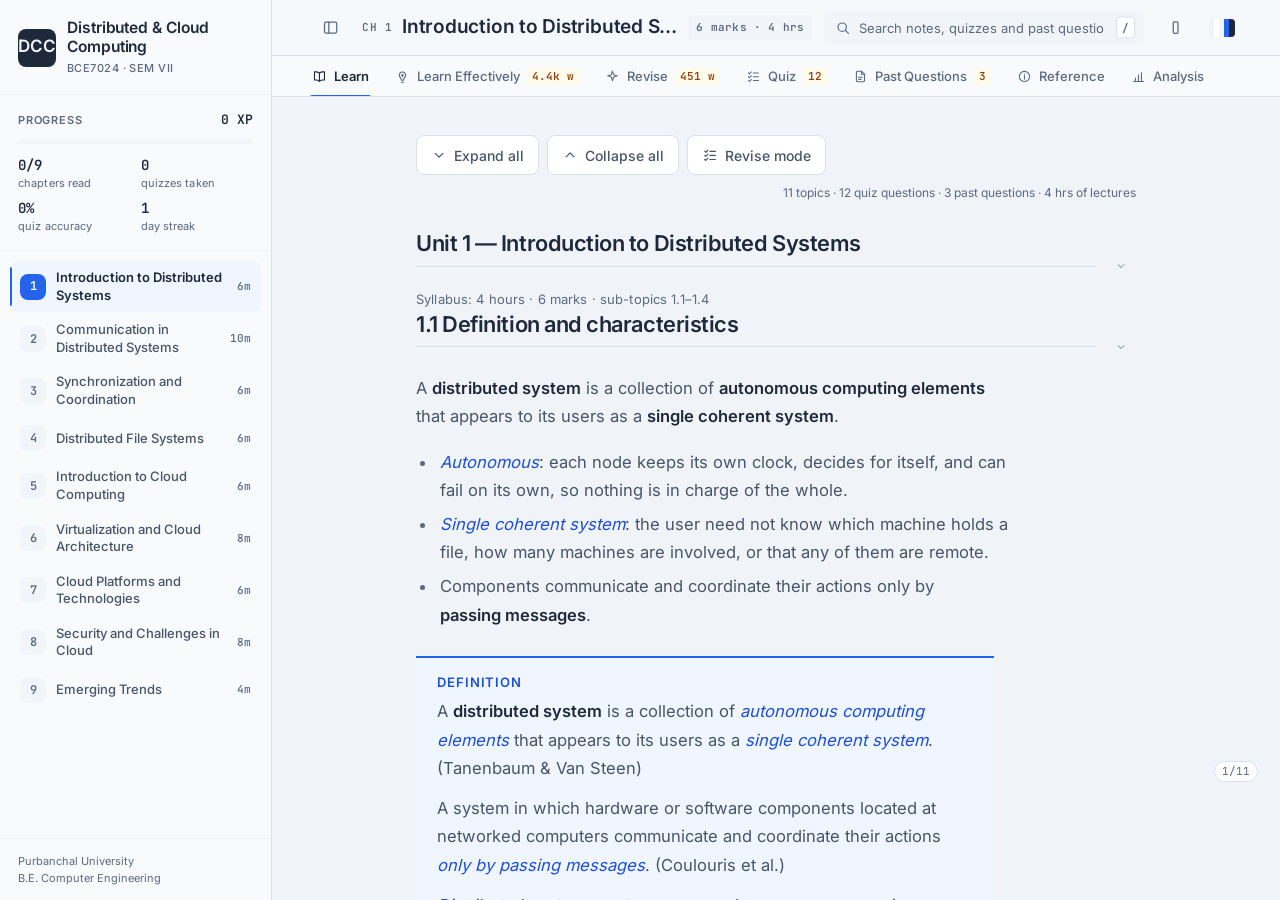
==== commit 9f8013a8: "feat: publish the Distributed & Cloud Computing study portal to GitHub Pages - Build from dcc-site/i" ====
--- a/index.html
+++ b/index.html
@@ -3,11 +3,11 @@
 <head>
 <meta charset="UTF-8">
 <meta name="viewport" content="width=device-width, initial-scale=1.0">
-<title>Simulation & Modeling — Study Portal | BCE7026</title>
-<meta name="description" content="Study portal for Simulation & Modeling BCE7026 — Purbanchal University. Chapter notes with worked numericals, quizzes, 92 past-question cards with model answers, a full mock exam and a printable PDF.">
+<title>Distributed &amp; Cloud Computing — Study Portal | BCE7024</title>
+<meta name="description" content="Study portal for Distributed &amp; Cloud Computing BCE7024 — Purbanchal University. Chapter notes built from the class lecture notes and the syllabus, quizzes, and past questions with model answers.">
 <meta name="color-scheme" content="light dark">
 <meta name="theme-color" id="themeColor" content="#f0f4f8">
-<link rel="icon" href="data:image/svg+xml,%3Csvg xmlns='http://www.w3.org/2000/svg' viewBox='0 0 32 32'%3E%3Crect width='32' height='32' rx='7' fill='%231b1a17'/%3E%3Ctext x='16' y='22' font-family='Georgia,serif' font-size='15' font-weight='600' fill='%23fbfaf8' text-anchor='middle'%3ESM%3C/text%3E%3C/svg%3E">
+<link rel="icon" href="data:image/svg+xml,%3Csvg xmlns='http://www.w3.org/2000/svg' viewBox='0 0 32 32'%3E%3Crect width='32' height='32' rx='7' fill='%231b1a17'/%3E%3Ctext x='16' y='22' font-family='Georgia,serif' font-size='13' font-weight='600' fill='%23fbfaf8' text-anchor='middle'%3EDCC%3C/text%3E%3C/svg%3E">
 <style>
 /* ==========================================================================
    THE APP FRAME. Markup structure and the chrome around the content only.
@@ -371,9 +371,13 @@
      Fonts are bundled locally (Inter + JetBrains Mono, latin / latin-ext /
      greek subsets) so the portal works offline from file://. Newsreader is
      still declared in fonts.css but no rule asks for it, so it never loads. -->
-<link rel="stylesheet" href="assets/fonts/fonts.css">
-<link rel="stylesheet" href="assets/css/tokens.css">
-<link rel="stylesheet" href="assets/css/foundation.css">
+<!-- The design layer is shared with the Simulation portal and lives at the
+     project root, one level up. Loading it from there rather than keeping a
+     second copy is the whole point: the accessibility, responsive and print
+     work done on these sheets applies to both courses at once. -->
+<link rel="stylesheet" href="site.css">
+
+
 <script>
 /* The reading mode AND the layout width are decided HERE, before the first
    style resolution, and not in app.js.
@@ -432,21 +436,21 @@
           ca=hex.exec(c[0]||''),cs=hex.exec(c[1]||'');
       var ok=P.t&&MODES[P.t]?P.t:'';
       if(ca&&cs){
-        localStorage.setItem('sm-accent','#'+ca[1].toLowerCase());
-        localStorage.setItem('sm-surface','#'+cs[1].toLowerCase());
+        localStorage.setItem('dcc-accent','#'+ca[1].toLowerCase());
+        localStorage.setItem('dcc-surface','#'+cs[1].toLowerCase());
         /* Two colours and no mode can only mean Custom - the alternative is a
            palette sitting in storage that nothing was asked to display. */
         if(!ok)ok='custom';
       }
-      if(ok)localStorage.setItem('sm-theme',ok);
-      if(P.w==='full'||P.w==='comfort')localStorage.setItem('sm-width',P.w);
+      if(ok)localStorage.setItem('dcc-theme',ok);
+      if(P.w==='full'||P.w==='comfort')localStorage.setItem('dcc-width',P.w);
     })();
 
-    var t=localStorage.getItem('sm-theme');
+    var t=localStorage.getItem('dcc-theme');
     if(!MODES[t])t='light';
     document.documentElement.setAttribute('data-theme',t);
     document.documentElement.setAttribute('data-width',
-      localStorage.getItem('sm-width')==='full'?'full':'comfort');
+      localStorage.getItem('dcc-width')==='full'?'full':'comfort');
 
     /* THE ONE MODE THIS SCRIPT CANNOT COMPUTE ITSELF.
 
@@ -465,9 +469,9 @@
        itself produce. Bump CV with VERSION in custom-theme.js. */
     var chrome=MODES[t], CV=1;
     if(t==='custom'){
-      var p=JSON.parse(localStorage.getItem('sm-custom-palette')||'null');
-      if(p&&p.v===CV&&p.pairs&&p.a===localStorage.getItem('sm-accent')
-         &&p.s===localStorage.getItem('sm-surface')){
+      var p=JSON.parse(localStorage.getItem('dcc-custom-palette')||'null');
+      if(p&&p.v===CV&&p.pairs&&p.a===localStorage.getItem('dcc-accent')
+         &&p.s===localStorage.getItem('dcc-surface')){
         for(var i=0;i<p.pairs.length;i++)
           document.documentElement.style.setProperty(p.pairs[i][0],p.pairs[i][1]);
         if(p.bg)chrome=p.bg;
@@ -485,10 +489,10 @@
   <aside class="sidebar" id="sidebar">
     <div class="s-head">
       <a class="brand" href="#/ch/1">
-        <span class="monogram" aria-hidden="true">SM</span>
+        <span class="monogram" aria-hidden="true">DCC</span>
         <span class="brand-t">
-          <strong>Simulation &amp; Modeling</strong>
-          <span>BCE7026 · Sem VII</span>
+          <strong>Distributed &amp; Cloud Computing</strong>
+          <span>BCE7024 · Sem VII</span>
         </span>
       </a>
     </div>
@@ -498,9 +502,9 @@
         <span class="sp-label">Progress</span>
         <span class="sp-val" id="xpVal">0 XP</span>
       </div>
-      <div class="sp-bar" role="progressbar" aria-label="Chapter completion" aria-valuemin="0" aria-valuemax="8" aria-valuenow="0" id="xpBar"><i id="xpFill" style="width:0%"></i></div>
+      <div class="sp-bar" role="progressbar" aria-label="Chapter completion" aria-valuemin="0" aria-valuemax="9" aria-valuenow="0" id="xpBar"><i id="xpFill" style="width:0%"></i></div>
       <dl class="sp-stats">
-        <div class="sp-stat"><dt><b id="statChap">0/8</b><span>chapters read</span></dt></div>
+        <div class="sp-stat"><dt><b id="statChap">0/9</b><span>chapters read</span></dt></div>
         <div class="sp-stat"><dt><b id="statQuiz">0</b><span>quizzes taken</span></dt></div>
         <div class="sp-stat"><dt><b id="statPct">0%</b><span>quiz accuracy</span></dt></div>
         <div class="sp-stat"><dt><b id="streakBadge">0</b><span>day streak</span></dt></div>
@@ -520,8 +524,8 @@
         </button>
         <div class="crumb">
           <span class="crumb-n" id="chNo">Ch 1</span>
-          <span class="ch-ti" id="chTi">Concept of Simulation</span>
-          <span class="ch-badge" id="chBd">8 marks</span>
+          <span class="ch-ti" id="chTi">Introduction to Distributed Systems</span>
+          <span class="ch-badge" id="chBd">6 marks</span>
         </div>
       </div>
 
@@ -549,6 +553,26 @@
       <button class="tab-btn active" id="tab-learn" role="tab" data-tab="learn" aria-controls="panel-learn" aria-selected="true">
         <svg class="i" viewBox="0 0 24 24" aria-hidden="true"><path d="M12 6.6S9.7 4.6 6.2 4.6H4v13.1h2.2c3.5 0 5.8 2 5.8 2s2.3-2 5.8-2H20V4.6h-2.2C14.3 4.6 12 6.6 12 6.6Z"/><path d="M12 6.6v13.1"/></svg>
         Learn<span class="tab-badge done" data-badge="learn" hidden></span>
+      </button>
+      <!-- The teaching layer, second because it is the first thing to read. Every
+           syllabus sub-topic opens as a summary card - a definition panel, the
+           points that have to be stated as a table, a numbered run-through, the
+           traps and the answer skeleton - with the written teaching, in the same
+           five parts under every topic, one click below it. It is drawn from
+           data/teach.js (window.TEACH), which tools/teach_notes.py writes and
+           guards: a summary point, a term or a number that the unit's own notes do
+           not carry never reaches the page. -->
+      <button class="tab-btn" id="tab-teach" role="tab" data-tab="teach" aria-controls="panel-teach" aria-selected="false">
+        <svg class="i" viewBox="0 0 24 24" aria-hidden="true"><path d="M9.6 14.4a5.1 5.1 0 1 1 4.8 0v2.2a1.3 1.3 0 0 1-1.3 1.3h-2.2a1.3 1.3 0 0 1-1.3-1.3Z"/><path d="M10.2 21.4h3.6"/><path d="M12 8.4v3.4"/><path d="M10.3 10.1h3.4"/></svg>
+        Learn Effectively<span class="tab-badge" data-badge="teach" hidden></span>
+      </button>
+      <!-- The byte-size layer: one fixed-size card per syllabus sub-topic. It sits
+           directly after Learn because it is the other way into the same material -
+           Learn for the depth, Revise for the night before - and it is drawn from
+           data/rev.js (window.REV), which tools/rev_summaries.py writes and guards. -->
+      <button class="tab-btn" id="tab-revise" role="tab" data-tab="revise" aria-controls="panel-revise" aria-selected="false">
+        <svg class="i" viewBox="0 0 24 24" aria-hidden="true"><path d="M12 3.4l1.9 5.7 5.7 1.9-5.7 1.9L12 18.6l-1.9-5.7L4.4 11l5.7-1.9Z"/></svg>
+        Revise<span class="tab-badge" data-badge="revise" hidden></span>
       </button>
       <button class="tab-btn" id="tab-quiz" role="tab" data-tab="quiz" aria-controls="panel-quiz" aria-selected="false">
         <svg class="i" viewBox="0 0 24 24" aria-hidden="true"><path d="M4 6.2 5.6 7.8 8.6 4.8"/><path d="M4 12.4 5.6 14 8.6 11"/><path d="M4 18.6 5.6 20 8.6 17"/><path d="M11.8 6.4H20"/><path d="M11.8 12.4H20"/><path d="M11.8 18.6H20"/></svg>
@@ -558,22 +582,24 @@
         <svg class="i" viewBox="0 0 24 24" aria-hidden="true"><path d="M13.6 3.5H7.5a2 2 0 0 0-2 2v13a2 2 0 0 0 2 2h9a2 2 0 0 0 2-2V8.4Z"/><path d="M13.6 3.5v4.9h4.9"/><path d="M9 13.2h6"/><path d="M9 16.6h4"/></svg>
         Past Questions<span class="tab-badge accent" data-badge="past" hidden></span>
       </button>
+      <button class="tab-btn" id="tab-reference" role="tab" data-tab="reference" aria-controls="panel-reference" aria-selected="false">
+        <svg class="i" viewBox="0 0 24 24" aria-hidden="true"><circle cx="12" cy="12" r="8.2"/><path d="M12 10.6v5.6"/><path d="M12 8.1v.1"/></svg>
+        Reference<span class="tab-badge" data-badge="reference" hidden></span>
+      </button>
       <button class="tab-btn" id="tab-analysis" role="tab" data-tab="analysis" aria-controls="panel-analysis" aria-selected="false">
         <svg class="i" viewBox="0 0 24 24" aria-hidden="true"><path d="M4 20h16"/><path d="M7.2 20v-5.4"/><path d="M12 20V9.6"/><path d="M16.8 20V6"/></svg>
         Analysis
       </button>
-      <button class="tab-btn" id="tab-exam" role="tab" data-tab="exam" aria-controls="panel-exam" aria-selected="false">
-        <svg class="i" viewBox="0 0 24 24" aria-hidden="true"><circle cx="12" cy="12" r="8.25"/><path d="M12 7.4V12l3.1 1.9"/></svg>
-        Mock Exam
-      </button>
     </div>
 
     <main class="content-area" id="contentArea" tabindex="-1" aria-label="Chapter content">
-      <div class="tab-panel active" id="panel-learn" role="tabpanel" aria-labelledby="tab-learn"><p style="color:var(--t3)">Loading…</p></div>
+      <div class="tab-panel" id="panel-learn" role="tabpanel" aria-labelledby="tab-learn"><p style="color:var(--t3)">Loading…</p></div>
+      <div class="tab-panel" id="panel-teach" role="tabpanel" aria-labelledby="tab-teach"></div>
+      <div class="tab-panel" id="panel-revise" role="tabpanel" aria-labelledby="tab-revise"></div>
       <div class="tab-panel" id="panel-quiz" role="tabpanel" aria-labelledby="tab-quiz"></div>
       <div class="tab-panel" id="panel-past" role="tabpanel" aria-labelledby="tab-past"></div>
+      <div class="tab-panel" id="panel-reference" role="tabpanel" aria-labelledby="tab-reference"></div>
       <div class="tab-panel" id="panel-analysis" role="tabpanel" aria-labelledby="tab-analysis"></div>
-      <div class="tab-panel" id="panel-exam" role="tabpanel" aria-labelledby="tab-exam"></div>
     </main>
 
     <div class="fab-wrap">
@@ -621,18 +647,27 @@
     <p class="xv-hint">Drag to pan &middot; pinch to zoom</p>
   </dialog>
 </div>
-<script src="ch1.js"></script><script src="ch2.js"></script><script src="ch3.js"></script><script src="ch4.js"></script>
-<script src="ch5.js"></script><script src="ch6.js"></script><script src="ch7.js"></script><script src="ch8.js"></script>
-<script src="data/analysis.js"></script>
-<script src="data/note_pages.js"></script>
-<script src="custom-theme.js"></script>
-<script src="engine.js"></script>
-<script src="modules/progress.js"></script>
-<script src="modules/search.js"></script>
-<script src="modules/quiz.js"></script>
-<script src="modules/past.js"></script>
-<script src="modules/exam.js"></script>
-<script src="app.js"></script>
+<!-- course.js first: engine.js and app.js read window.COURSE as they load, so
+     the course has to exist before them. -->
+<script defer src="site.js"></script>
+
+
+
+
+
+
+
+
+
+
+
+
+
+
+
+<!-- No modules/exam.js: this course has no mock exam yet, and a module that is
+     not loaded is a module that cannot half-work. app.js feature-detects it. -->
+
 <!-- The offline marker. tools/build_deploy.py swaps it for the service-worker
      registration; keep it on the source page and keep the page worker-free.
      A worker registered against the source tree would cache the directory that
@@ -640,6 +675,28 @@
      then serve yesterday's chapter out of the browser cache. In the bundle
      there is one script, one sheet, and a cache name derived from their bytes,
      so a rebuild cannot be served stale. -->
-<!--offline-->
+<script>
+/* Offline support. Generated into the bundle by tools/build_deploy.py, which
+   replaces the marker comment in the entry page - the source page carries the
+   marker and no worker, because there is nothing worth caching before the build:
+   that page loads its content as 17 separate blocking scripts. (The marker's own
+   text is deliberately not repeated here: this snippet is what replaces it, and
+   a copy of it would make "does the bundle still contain the marker?" true
+   forever.)
+
+   Registered relative to the page, so the worker's SCOPE is the bundle
+   directory and nothing outside it can be intercepted; on GitHub Pages, where
+   the bundle lives at /<repo>/, a root-absolute /sw.js would not even exist.
+
+   updateViaCache:'none' is not optional. Pages serves sw.js with its own 10
+   minute cache, and the browser re-validates the worker script through the HTTP
+   cache by default - so a rebuild could sit unseen for ten minutes on a device
+   that has the old worker, which is exactly the device that needs the fix. */
+if('serviceWorker' in navigator && (location.protocol==='https:'||location.hostname==='localhost'||location.hostname==='127.0.0.1')){
+  window.addEventListener('load',function(){
+    navigator.serviceWorker.register('sw.js',{updateViaCache:'none'}).catch(function(){});
+  });
+}
+</script>
 </body>
 </html>
--- a/site.css
+++ b/site.css
@@ -0,0 +1,3272 @@
+/* ../assets/fonts/fonts.css */
+/* Self-hosted fonts bundled for freebuff_simulation.
+ * Generated by tools/fetch_fonts.py - do not edit by hand.
+ * Source: Google Fonts (Newsreader, Inter, JetBrains Mono), OFL 1.1.
+ */
+
+@font-face {
+  font-family: 'Newsreader';
+  font-style: normal;
+  font-weight: 200 800;
+  font-display: swap;
+  src: url('assets/fonts/newsreader-latin-ext.woff2') format('woff2');
+  unicode-range: U+0100-02BA, U+02BD-02C5, U+02C7-02CC, U+02CE-02D7, U+02DD-02FF, U+0304, U+0308, U+0329, U+1D00-1DBF, U+1E00-1E9F, U+1EF2-1EFF, U+2020, U+20A0-20AB, U+20AD-20C0, U+2113, U+2C60-2C7F, U+A720-A7FF;
+}
+
+@font-face {
+  font-family: 'Newsreader';
+  font-style: normal;
+  font-weight: 200 800;
+  font-display: swap;
+  src: url('assets/fonts/newsreader-latin.woff2') format('woff2');
+  unicode-range: U+0000-00FF, U+0131, U+0152-0153, U+02BB-02BC, U+02C6, U+02DA, U+02DC, U+0304, U+0308, U+0329, U+2000-206F, U+20AC, U+2122, U+2191, U+2193, U+2212, U+2215, U+FEFF, U+FFFD;
+}
+
+@font-face {
+  font-family: 'Inter';
+  font-style: normal;
+  font-weight: 100 900;
+  font-display: swap;
+  src: url('assets/fonts/inter-greek.woff2') format('woff2');
+  unicode-range: U+0370-0377, U+037A-037F, U+0384-038A, U+038C, U+038E-03A1, U+03A3-03FF;
+}
+
+@font-face {
+  font-family: 'Inter';
+  font-style: normal;
+  font-weight: 100 900;
+  font-display: swap;
+  src: url('assets/fonts/inter-latin-ext.woff2') format('woff2');
+  unicode-range: U+0100-02BA, U+02BD-02C5, U+02C7-02CC, U+02CE-02D7, U+02DD-02FF, U+0304, U+0308, U+0329, U+1D00-1DBF, U+1E00-1E9F, U+1EF2-1EFF, U+2020, U+20A0-20AB, U+20AD-20C0, U+2113, U+2C60-2C7F, U+A720-A7FF;
+}
+
+@font-face {
+  font-family: 'Inter';
+  font-style: normal;
+  font-weight: 100 900;
+  font-display: swap;
+  src: url('assets/fonts/inter-latin.woff2') format('woff2');
+  unicode-range: U+0000-00FF, U+0131, U+0152-0153, U+02BB-02BC, U+02C6, U+02DA, U+02DC, U+0304, U+0308, U+0329, U+2000-206F, U+20AC, U+2122, U+2191, U+2193, U+2212, U+2215, U+FEFF, U+FFFD;
+}
+
+@font-face {
+  font-family: 'JetBrains Mono';
+  font-style: normal;
+  font-weight: 100 800;
+  font-display: swap;
+  src: url('assets/fonts/jetbrains-mono-greek.woff2') format('woff2');
+  unicode-range: U+0370-0377, U+037A-037F, U+0384-038A, U+038C, U+038E-03A1, U+03A3-03FF;
+}
+
+@font-face {
+  font-family: 'JetBrains Mono';
+  font-style: normal;
+  font-weight: 100 800;
+  font-display: swap;
+  src: url('assets/fonts/jetbrains-mono-latin-ext.woff2') format('woff2');
+  unicode-range: U+0100-02BA, U+02BD-02C5, U+02C7-02CC, U+02CE-02D7, U+02DD-02FF, U+0304, U+0308, U+0329, U+1D00-1DBF, U+1E00-1E9F, U+1EF2-1EFF, U+2020, U+20A0-20AB, U+20AD-20C0, U+2113, U+2C60-2C7F, U+A720-A7FF;
+}
+
+@font-face {
+  font-family: 'JetBrains Mono';
+  font-style: normal;
+  font-weight: 100 800;
+  font-display: swap;
+  src: url('assets/fonts/jetbrains-mono-latin.woff2') format('woff2');
+  unicode-range: U+0000-00FF, U+0131, U+0152-0153, U+02BB-02BC, U+02C6, U+02DA, U+02DC, U+0304, U+0308, U+0329, U+2000-206F, U+20AC, U+2122, U+2191, U+2193, U+2212, U+2215, U+FEFF, U+FFFD;
+}
+
+/* ../assets/css/tokens.css */
+/* ==========================================================================
+   tokens.css - the single source of truth for colour, type and rhythm.
+   Load order: assets/fonts/fonts.css -> tokens.css -> foundation.css
+
+   The variable NAMES are the ones the site always used (--pri, --t2, --brd,
+   ...), so every one of the 8 chapter files, the quiz, the past-question list,
+   the analysis tab and the mock exam inherit this system with no content
+   edits. Only the values changed.
+
+   ---------------------------------------------------------------------------
+   THE WORLD: the reader's own reference page, adopted.
+
+   The reader linked an earlier DCC portal - white cards on a cool #f0f4f8 desk,
+   a #2563eb accent, emerald for the right answer, flat surfaces, Inter - and
+   said "style is so good cant we adopt like this way". So the two default blocks
+   now carry that palette. What did NOT come with it: the reading measure, the
+   type scale and the semantic roles, which are the site's own and hold the
+   notes together.
+
+   The old palette was a Linear-style dark SaaS dashboard - blue-black surfaces,
+   one indigo accent, indigo-to-green gradients on every bar. It read like a
+   product, not like the place you study. This is the replacement: warm paper
+   under a lamp, ink for text, and colour reserved for meaning.
+
+   Three rules hold it together:
+
+   1. SURFACES ARE WARM AND FLAT. Nothing is pure #000 or pure #fff. Paper is
+      #FBFAF8, the dark theme is lamp-lit #191712 rather than blue-black, and
+      no gradient is used to decorate a bar. Depth comes from a hairline and,
+      only where something genuinely floats, a shadow tinted with the paper's
+      own hue instead of flat black.
+
+   2. COLOUR IS SEMANTIC, NEVER DECORATIVE. Five roles, each meaning one thing
+      that recurs in the course material - a definition, a worked example, an
+      exam tip, a caution, a common mistake. Nothing is tinted to look pretty.
+
+   3. ONE FACE FOR TEXT, ONE FOR FIGURES. Inter carries headings, body prose
+      and UI; JetBrains Mono carries any number that has to line up in a
+      column. Ranking comes from size, weight and colour, not from a change of
+      typeface.
+   ========================================================================== */
+
+:root {
+  /* ---- layout ---------------------------------------------------------- */
+  --sidebar-w: 272px;      /* the expanded sidebar */
+  --sidebar-rail: 64px;    /* the collapsed sidebar: chapter numbers only */
+  --header-h: 56px;
+  --radius: 12px;
+  --radius-sm: 8px;
+
+  /* ---- reading measure ------------------------------------------------- */
+  /* The single most important number in this file.
+
+     The old stylesheet gave prose a 1180 px column. At 14.5 px that is ~117
+     characters on a line, roughly double the ~66 a reader can track without
+     losing their place on the return sweep - which is exactly why the notes
+     felt like work to read.
+
+     Prose is now capped by --measure and only *exhibits* - tables, figures and
+     worked numericals, which are scanned rather than read line by line - take
+     the full column. So the window can be wide without the text becoming a
+     wall.
+
+     WHY `em` AND NOT `ch`. `ch` is the advance width of the "0" glyph, which in
+     Inter is a digit-width unit - 10.42 px at 16.5 px - while running lowercase
+     prose averages 7.84 px per character. A `68ch` cap therefore measured
+     68 digits but rendered 90 real characters, i.e. the measure missed its own
+     stated target by a third. `em` scales the same way a character does, so the
+     ratio holds: 32em x 16.5 px = 528 px / 7.84 px = ~67 characters, whatever
+     the body size becomes. Re-derive these two numbers if --fs-body changes. */
+  --measure: 35em;         /* running prose: ~74 characters, paragraphs and lists */
+  --exhibit: 100%;         /* tables, figures, worked blocks: the whole column */
+  --reader-w: 720px;       /* the Learn column, including its gutter */
+  /* --measure is deliberately narrower than --reader-w: prose runs to ~71
+     characters while a table or a diagram is allowed the full column. That
+     overhang is the layout, not leftover space - it is what keeps a four-column
+     comparison table from scrolling sideways inside a text-width box.
+
+     BOTH NUMBERS ARE CAPS ON A LINE, NOT THE WIDTH OF THE PAGE. That is what
+     went wrong at 1060/1280: on a 1680px screen the prose column was capped at
+     528px inside a 1060px column that was itself pinned to the LEFT edge of a
+     1408px content area, so ~800px of the window - over half of it - held
+     nothing, and the notes read as a narrow strip with a void beside it.
+
+     The page is now one CENTRED column (see "the column" in foundation.css),
+     and the two caps came in with it. 720px is the smallest column that still
+     holds a five-column comparison table without it scrolling sideways, and
+     35em of prose inside it leaves a 143px overhang - an inset that reads as a
+     margin, where 159px of overhang in a 640px column would read as a second
+     ragged edge. The overhang is one-sided by design: one left edge, and the
+     column's right edge held by the section rules and the exhibits. */
+  --wide-w: 820px;         /* quiz / past / analysis / exam */
+  --content-pad: clamp(18px, 3vw, 44px);
+  --tap: 40px;             /* minimum hit target */
+
+  /* ---- motion ---------------------------------------------------------- */
+  /* Custom curves, not the CSS keywords: the built-ins are too weak to read as
+     intentional. --ease-out for anything entering or responding to input (it
+     starts fast, so the interface answers immediately), --ease-in-out only for
+     something travelling across the screen. Never ease-in: it withholds the
+     first frame the eye is watching. */
+  --ease-out: cubic-bezier(0.23, 1, 0.32, 1);
+  --ease-in-out: cubic-bezier(0.77, 0, 0.175, 1);
+  --dur-press: 110ms;      /* button press feedback */
+  --dur-ui: 170ms;         /* hover, colour, small state changes */
+  --dur-panel: 260ms;      /* drawers, panels, reveals */
+
+  /* Kept because the older rules (and the print sheet) still reference it.
+     New rules name the properties they actually animate. */
+  --tr: all var(--dur-ui) var(--ease-out);
+
+  /* ---- type ------------------------------------------------------------
+
+     Two roles, two faces. Inter carries everything a reader reads - headings,
+     body prose and UI - because the look this page adopts is a working
+     dashboard rather than a printed book: one face at 400/600 with size and
+     colour doing the ranking. It is also the face this content survives in at
+     the bottom of the scale, where 11px metadata and the numerals in tables
+     and formulas have to stay legible and line up. JetBrains Mono handles the
+     marks, formulas and tabular figures.
+
+     --font-head exists as its own token even though it currently resolves to
+     the same stack as --font-sans: headings are the one role worth being able
+     to change on its own, so the next type decision is one line here rather
+     than a sweep of the sheets.
+
+     --font-serif is no longer used by any rule. It is kept, and Newsreader's
+     @font-face rules with it, so that reverting the heading face is a one-line
+     change; an unmatched @font-face downloads nothing. */
+  --font-head: "Inter", system-ui, -apple-system, "Segoe UI", Roboto,
+    "Helvetica Neue", Arial, sans-serif;
+  --font-serif: "Newsreader", Iowan Old Style, Palatino, "Palatino Linotype",
+    "Book Antiqua", Georgia, serif;
+  --font-sans: "Inter", system-ui, -apple-system, "Segoe UI", Roboto,
+    "Helvetica Neue", Arial, sans-serif;
+  --font-mono: "JetBrains Mono", ui-monospace, SFMono-Regular, "Cascadia Mono",
+    Consolas, "Liberation Mono", monospace;
+
+  /* A scale with real steps, so hierarchy comes from size and weight rather
+     than from five variations of 14px. Display sizes are fluid: the chapter
+     title should not be a fixed 22px on a 27-inch monitor. */
+  --fs-display: clamp(26px, 1.15rem + 0.9vw, 36px);  /* chapter title */
+  --fs-h2: clamp(21px, 1rem + 0.45vw, 25px);         /* note section */
+  --fs-h3: 17.5px;
+  --fs-h4: 13px;                                     /* small caps label */
+  --fs-body: 16.5px;                                 /* prose */
+  --fs-ui: 14px;                                     /* buttons, controls */
+  --fs-sm: 13px;                                     /* secondary UI */
+  --fs-xs: 12px;                                     /* metadata */
+  --fs-micro: 11px;                                  /* never below this */
+  --fs-score: 44px;                                  /* the exam result */
+
+  --lh-body: 1.72;     /* dark themes need more air than light ones */
+  --lh-tight: 1.22;
+  --lh-ui: 1.45;
+
+  --tracking-display: -0.021em;  /* display type: tighten */
+  --tracking-caps: 0.075em;      /* small caps label: open up */
+
+  /* ---- focus ----------------------------------------------------------- */
+  /* Visible on paper and on ink: a 2px ring in the accent with a paper-coloured
+     gap, so it reads as a halo rather than as a border change. */
+  --focus-ring: 0 0 0 2px var(--bg), 0 0 0 4px var(--pri);
+}
+
+/* ==========================================================================
+   THE TWO WIDTHS - how much of the window the column is allowed to take.
+
+   A second axis, independent of the palette: it is about the size of the
+   screen, not the colour of the paper. Comfort is the phone and the small
+   laptop - the centred 720px column, ~74-character lines.
+
+   FULL LIFTS EVERY CAP. 1180px was the first attempt and it was wrong: on a
+   1680px screen it still parked 250px of nothing at each edge, and on a 1920px
+   one it parked 370px - the same "gap on the right" at a smaller size. The
+   complaint was never that the column was 1180 instead of 1000; it was that
+   there was a void, and a cap of any size produces a void on a screen wider
+   than the cap. So in full there is no cap at all: --measure, --reader-w and
+   --wide-w all become 100%, and the only thing left between the text and the
+   edge of the screen is the gutter.
+
+   THE GUTTER COMES IN TOO, from 44px to 30px, so the block reads as corner to
+   corner rather than as a centred column pretending hard. It stays a real
+   gutter because 0 would put characters against the window frame and, on the
+   left, against the sidebar.
+
+   Line length is the price, and it is the point of the mode: 100% of a 1920px
+   window is ~240 characters, three times the ~75 a reader tracks. Full is a
+   *scanning* layout - follow a lecture on a big screen, compare two tables -
+   not a reading one. Comfort is one click away and is what to read in.
+   ========================================================================== */
+[data-width="full"] {
+  --measure: 100%;         /* running prose: the whole column, uncapped */
+  --reader-w: 100%;        /* the Learn column */
+  --wide-w: 100%;          /* quiz / past / analysis / exam */
+  --content-pad: clamp(14px, 1.5vw, 30px);
+}
+
+/* ==========================================================================
+   LIGHT - the default. "Paper."
+   ========================================================================== */
+[data-theme="light"] {
+  /* surfaces - a cool desk, not a warm one. The reader's own reference page is
+     the source: white cards floating on #f0f4f8, a slate rule between them, and
+     nothing tinted that is not semantic. */
+  --bg: #f0f4f8;
+  --bg-card: #ffffff;
+  --bg-side: #f8fafc;
+  --bg-side-h: #eef2f7;
+  --bg-side-a: #eff6ff;
+  --bg-input: #f1f5f9;
+  --bg-code: #f8fafc;
+
+  /* Accent roles. The base value is a FILL: it carries white text, so it is the
+     600 step (#2563eb, #047857, #b45309) and not the 500 the reference uses for
+     text. The -l value is the same accent made legible as TEXT on this surface:
+     #1d4ed8 is 6.7:1 on white where #2563eb is 5.2:1, and it is the darker one
+     that has to survive at 11-13px.
+       fill + white text    -> --pri, --sec, --acc, --dan, --vio
+       text / icon on paper -> --pri-l, --sec-l, --acc-l, --dan-l, --vio-l  */
+  --pri: #2563eb;
+  --pri-l: #1d4ed8;
+  --pri-bg: #eff6ff;
+  --pri-bd: #bfdbfe;
+
+  /* emerald - the reference's "this is the answer" green */
+  --sec: #047857;
+  --sec-l: #036c4f;
+  --sec-bg: #ecfdf5;
+  --sec-bd: #a7f3d0;
+
+  /* amber - caution, one step down from the reference's #d97706 so it carries
+     white text at 4.9:1 (the reference's is 3.4:1, which its own page wears) */
+  --acc: #b45309;
+  --acc-l: #92400e;
+  --acc-bg: #fffbeb;
+  --acc-bd: #fde68a;
+
+  /* red - a mistake */
+  --dan: #dc2626;
+  --dan-l: #b91c1c;
+  --dan-bg: #fef2f2;
+  --dan-bd: #fecaca;
+
+  /* violet - "talked about / commonly asked", the one role the reference page
+     has no colour for */
+  --vio: #6d28d9;
+  --vio-l: #6d28d9;
+  --vio-bg: #f5f3ff;
+  --vio-bd: #ddd6fe;
+
+  /* text. --t3 is the smallest type on the site (11-13px) and has to clear AA on
+     the PAGE as well as on a card, which is why it is #5b6a80 and not the
+     reference's #94a3b8 (2.6:1). */
+  --t1: #1e293b;
+  --t2: #475569;
+  --t3: #5b6a80;
+
+  /* lines. A hairline is measured against all three surfaces; at #e2e8f0 the
+     rule against the page was 1.10:1 and effectively invisible. */
+  --brd: #d8e0ea;
+  --brd-l: #eef2f7;
+
+  /* Figure strokes - the outline IS the content, so WCAG 1.4.11 asks 3:1.
+     #64748b is 4.0:1 on the page and 4.8:1 on a card. */
+  --fig-line: #64748b;
+
+  /* elevation - cool and shallow, the reference's flat card lift */
+  --sh: 0 1px 2px rgba(15, 23, 42, 0.06);
+  --sh-md: 0 12px 32px rgba(15, 23, 42, 0.12);
+
+  /* tables */
+  --th-bg: #f1f5f9;
+  --th-c: #334155;
+  --stripe: #f8fafc;
+
+  /* No paper grain in this world: the reference is a flat dashboard, and grain
+     over a cool blue-grey reads as dust. */
+  --grain: 0;
+
+  color-scheme: light;
+}
+
+/* --------------------------------------------------------------------------
+   PRINT IS PAPER, AND PAPER IS THE LIGHT THEME
+
+   A dark mode sent to a printer is wrong in two separate ways. Some printers
+   print the background, and nine chapters of #191712 is a solid block of ink
+   that soak the sheets and curl them. Most drop backgrounds, and then what is
+   left is light-grey text - the dark theme's --t1 - on white, which is barely
+   legible and wasted the ink it did use.
+
+   So printing ignores the reader's mode and states the light palette, which is
+   the palette designed for white paper: dark ink, dark accent text, pale tinted
+   surfaces. This is not a partial override - a mode is a whole contract, and a
+   half-swapped one is how you get the dark theme's pale accent text on white.
+
+   THIS BLOCK IS A VERBATIM COPY OF [data-theme="light"] ABOVE. Keep it that
+   way: it is regenerated, not hand-edited, and tools/check_themes.py fails if
+   any token here disagrees with the light theme, so the copy cannot drift.
+   `html[data-theme]` outranks the theme blocks on specificity, and this sheet
+   loads after tokens.css, so it wins in both directions.
+
+   The one change: --bg is pure #ffffff rather than the light theme's #fbfaf8,
+   because a page background on paper should be the paper.
+   -------------------------------------------------------------------------- */
+@media print {
+  html[data-theme] {
+    --bg:         #ffffff;
+    --bg-card:    #ffffff;
+    --bg-side:    #f8fafc;
+    --bg-side-h:  #eef2f7;
+    --bg-side-a:  #eff6ff;
+    --bg-input:   #f1f5f9;
+    --bg-code:    #f8fafc;
+    --pri:        #2563eb;
+    --pri-l:      #1d4ed8;
+    --pri-bg:     #eff6ff;
+    --pri-bd:     #bfdbfe;
+    --sec:        #047857;
+    --sec-l:      #036c4f;
+    --sec-bg:     #ecfdf5;
+    --sec-bd:     #a7f3d0;
+    --acc:        #b45309;
+    --acc-l:      #92400e;
+    --acc-bg:     #fffbeb;
+    --acc-bd:     #fde68a;
+    --dan:        #dc2626;
+    --dan-l:      #b91c1c;
+    --dan-bg:     #fef2f2;
+    --dan-bd:     #fecaca;
+    --vio:        #6d28d9;
+    --vio-l:      #6d28d9;
+    --vio-bg:     #f5f3ff;
+    --vio-bd:     #ddd6fe;
+    --t1:         #1e293b;
+    --t2:         #475569;
+    --t3:         #5b6a80;
+    --brd:        #d8e0ea;
+    --brd-l:      #eef2f7;
+    --fig-line:   #64748b;
+    --sh:         0 1px 2px rgba(15, 23, 42, 0.06);
+    --sh-md:      0 12px 32px rgba(15, 23, 42, 0.12);
+    --th-bg:      #f1f5f9;
+    --th-c:       #334155;
+    --stripe:     #f8fafc;
+    --grain:      0;
+    color-scheme: light;
+  }
+}
+
+/* ==========================================================================
+   DARK - "lamp". Warm, not blue-black.
+   ========================================================================== */
+[data-theme="dark"] {
+  /* surfaces - the reference's #0f172a slate, with the ladder kept: page, the
+     sheet on it, the sidebar behind both. The reference has no --bg-code, so
+     that one is a step below the page, which is where a formula block wants to
+     sit on a dark screen. */
+  --bg: #0f172a;
+  --bg-card: #1e293b;
+  --bg-side: #172033;
+  --bg-side-h: #273449;
+  --bg-side-a: #1e3a5f;
+  --bg-input: #26334a;
+  --bg-code: #0b1220;
+
+  /* Callout fills stay OPAQUE tints rather than the reference's rgba washes: a
+     translucent accent over near-black is what made these panels muddy before. */
+  --pri: #2563eb;
+  --pri-l: #60a5fa;
+  --pri-bg: #16233f;
+  --pri-bd: #2d4a7c;
+
+  --sec: #047857;
+  --sec-l: #34d399;
+  --sec-bg: #112a24;
+  --sec-bd: #1f5b48;
+
+  --acc: #b45309;
+  --acc-l: #fbbf24;
+  --acc-bg: #2b2113;
+  --acc-bd: #6b4a15;
+
+  --dan: #dc2626;
+  --dan-l: #f87171;
+  --dan-bg: #2b1618;
+  --dan-bd: #7f2b2b;
+
+  --vio: #6d28d9;
+  --vio-l: #c4b5fd;
+  --vio-bg: #201a33;
+  --vio-bd: #4c3a8a;
+
+  --t1: #f1f5f9;
+  --t2: #cbd5e1;
+  --t3: #94a3b8;
+
+  --brd: #34506e;
+  --brd-l: #26334a;
+  --fig-line: #94a3b8;
+
+  --sh: 0 1px 2px rgba(0, 0, 0, 0.35);
+  --sh-md: 0 14px 36px rgba(0, 0, 0, 0.5);
+
+  --th-bg: #26334a;
+  --th-c: #cbd5e1;
+  --stripe: rgba(255, 255, 255, 0.02);
+
+  --grain: 0;
+
+  color-scheme: dark;
+}
+
+/* ==========================================================================
+   THE SIX READING MODES
+
+   Eight modes in all, and every block below declares the WHOLE contract for
+   the same reason the two above do: a token declared in one block and not in
+   another is not inherited from the base theme, it is undefined - a mode that
+   forgot --bg-input would render a transparent input, not a paper one.
+   tools/check_themes.py fails if the blocks stop declaring the same set.
+
+   Two rules hold these together:
+
+   1. THE SEMANTIC FOUR ARE NOT THEMED. Green still means success, ochre still
+      means caution, brick still means danger and plum still means "commonly
+      asked / talked about", in every mode. The notes lean on those readings in
+      every chapter, so a mode that recoloured them to flatter its palette
+      would take the meaning away with the colour. The light modes carry the
+      Daylight block's four, the dark modes carry the Midnight block's four.
+
+   2. THE PALETTE DRIVES THE SURFACES, THE INK AND THE BRAND. Each block names
+      the five swatches it came from. The dark end of the palette becomes the
+      surfaces, the far end becomes the ink, and the most saturated swatch
+      becomes --pri. Saturated colour goes into the accents and the tint layer
+      and never into the page: nine chapters of dense notes behind #F5CDD0 is
+      wallpaper, not a surface to read on.
+
+   The brand fill is sometimes a step darker or lighter than the swatch it
+   names - #812D35 under white text is 8.9:1, which is fine, but as the accent
+   rule on a near-black wine page it is 2.1:1 and nearly invisible, so the
+   Sunset Wine brand is the midpoint of that palette instead.
+   ========================================================================== */
+
+/* ---- Romantic Blend (light)   #826E8B #EB6E9B #E69CBA #F4B3C7 #F5CDD0 ---- */
+[data-theme="romantic"] {
+  --bg: #fcf2f5;
+  --bg-card: #ffffff;
+  --bg-side: #f7e8ee;
+  --bg-side-h: #f1dde5;
+  --bg-side-a: #efd3de;
+  --bg-input: #f9edf1;
+  --bg-code: #fbf3f6;
+
+  --pri: #b23a6e;
+  --pri-l: #9c2f5f;
+  --pri-bg: #fbe7f0;
+  --pri-bd: #f0c2d9;
+
+  --sec: #2f6b4a; --sec-l: #27603f; --sec-bg: #edf6f0; --sec-bd: #cbe4d7;
+  --acc: #8a6118; --acc-l: #78530f; --acc-bg: #fbf4e5; --acc-bd: #eddcc0;
+  --dan: #a33230; --dan-l: #8d2a28; --dan-bg: #fbeeed; --dan-bd: #f0d0cf;
+  --vio: #6b4e7a; --vio-l: #5c4269; --vio-bg: #f5f1f8; --vio-bd: #e1d7ea;
+
+  --t1: #3a2b41;
+  --t2: #55425e;
+  --t3: #766379;
+
+  --brd: #ebd3dd;
+  --brd-l: #f3e4ea;
+  --fig-line: #8a6e92;
+
+  --sh: 0 1px 2px rgba(74, 40, 58, 0.05);
+  --sh-md: 0 12px 32px rgba(74, 40, 58, 0.11);
+
+  --th-bg: #f7e8ee;
+  --th-c: #55425e;
+  --stripe: #fdf6f9;
+
+  --grain: 0.022;
+
+  color-scheme: light;
+}
+
+/* ---- Peacock Feather (light)  #4D52B4 #4E9CE8 #70D6C5 #CAE5BC #E1EDD4 ---- */
+[data-theme="peacock"] {
+  --bg: #f4f9ee;
+  --bg-card: #ffffff;
+  --bg-side: #e9f2e4;
+  --bg-side-h: #dfebd9;
+  --bg-side-a: #d5e7e0;
+  --bg-input: #eef5e9;
+  --bg-code: #f6faf1;
+
+  --pri: #4d52b4;
+  --pri-l: #3e4292;
+  --pri-bg: #e7eefb;
+  --pri-bd: #bfd0f0;
+
+  --sec: #2f6b4a; --sec-l: #27603f; --sec-bg: #edf6f0; --sec-bd: #cbe4d7;
+  --acc: #8a6118; --acc-l: #78530f; --acc-bg: #fbf4e5; --acc-bd: #eddcc0;
+  --dan: #a33230; --dan-l: #8d2a28; --dan-bg: #fbeeed; --dan-bd: #f0d0cf;
+  --vio: #6b4e7a; --vio-l: #5c4269; --vio-bg: #f5f1f8; --vio-bd: #e1d7ea;
+
+  --t1: #17203a;
+  --t2: #2e3a55;
+  --t3: #5b6883;
+
+  /* --brd is measured against the SIDEBAR as well as the page, and a pale green
+     hairline on a pale green sidebar was 1.13:1 - invisible. 1.26:1. */
+  --brd: #c9dcc2;
+  --brd-l: #e7f0e2;
+  --fig-line: #6e7a96;
+
+  --sh: 0 1px 2px rgba(23, 32, 58, 0.05);
+  --sh-md: 0 12px 32px rgba(23, 32, 58, 0.11);
+
+  --th-bg: #e9f2e4;
+  --th-c: #2e3a55;
+  --stripe: #f8fbf5;
+
+  --grain: 0.022;
+
+  color-scheme: light;
+}
+
+/* ---- Sunset View, Peach (light)  #C78997 #F5B297 #F5D6A2 #F5E4C4 #8A99B1 ---- */
+[data-theme="sunsetpeach"] {
+  --bg: #fdf6ea;
+  --bg-card: #ffffff;
+  --bg-side: #f8eedd;
+  --bg-side-h: #f2e4ce;
+  --bg-side-a: #efdeca;
+  --bg-input: #faf1e2;
+  --bg-code: #fcf7ee;
+
+  --pri: #b75c2a;
+  --pri-l: #a34f20;
+  --pri-bg: #fcebdd;
+  --pri-bd: #f0cfae;
+
+  --sec: #2f6b4a; --sec-l: #27603f; --sec-bg: #edf6f0; --sec-bd: #cbe4d7;
+  --acc: #8a6118; --acc-l: #78530f; --acc-bg: #fbf4e5; --acc-bd: #eddcc0;
+  --dan: #a33230; --dan-l: #8d2a28; --dan-bg: #fbeeed; --dan-bd: #f0d0cf;
+  --vio: #6b4e7a; --vio-l: #5c4269; --vio-bg: #f5f1f8; --vio-bd: #e1d7ea;
+
+  --t1: #322c26;
+  --t2: #4c443b;
+  /* Same two traps as Peacock, one warm: #7a6e60 was 4.32:1 on the sidebar and
+     4.43:1 in the search field, both under AA for 12-13px metadata. */
+  --t3: #6f6355;
+
+  --brd: #e6d5b8;
+  --brd-l: #f6ebd9;
+  --fig-line: #9a8b76;
+
+  --sh: 0 1px 2px rgba(50, 44, 38, 0.05);
+  --sh-md: 0 12px 32px rgba(50, 44, 38, 0.11);
+
+  --th-bg: #f8eedd;
+  --th-c: #4c443b;
+  --stripe: #fefaf3;
+
+  --grain: 0.022;
+
+  color-scheme: light;
+}
+
+/* ---- Purple Blend (dark)  #2B103C #3D2A5D #572866 #8F529B #AC91C0 ---- */
+[data-theme="purpleblend"] {
+  --bg: #1a0a25;
+  --bg-card: #2b103c;
+  --bg-side: #12061a;
+  --bg-side-h: #331548;
+  --bg-side-a: #3d1a54;
+  --bg-input: #341543;
+  --bg-code: #200c2e;
+
+  --pri: #8f529b;
+  --pri-l: #c6a8dc;
+  --pri-bg: #2e1740;
+  --pri-bd: #573066;
+
+  --sec: #357a55; --sec-l: #8fd0a8; --sec-bg: #1a2a22; --sec-bd: #33664c;
+  --acc: #96691a; --acc-l: #e3b45f; --acc-bg: #2e2513; --acc-bd: #6d5322;
+  --dan: #b3413f; --dan-l: #ec9a97; --dan-bg: #2e1d1c; --dan-bd: #7a3735;
+  --vio: #7e63a8; --vio-l: #c1abe2; --vio-bg: #272034; --vio-bd: #5c4682;
+
+  --t1: #f0e7f6;
+  --t2: #cfc0da;
+  --t3: #a791b8;
+
+  --brd: #4a2c5c;
+  --brd-l: #351b47;
+  --fig-line: #8c7aa0;
+
+  --sh: 0 1px 2px rgba(0, 0, 0, 0.45);
+  --sh-md: 0 14px 36px rgba(0, 0, 0, 0.55);
+
+  --th-bg: #341543;
+  --th-c: #dccfe6;
+  --stripe: rgba(255, 255, 255, 0.022);
+
+  --grain: 0.010;
+
+  color-scheme: dark;
+}
+
+/* ---- Sunset View, Wine (dark)  #812D35 #934372 #B9689F #C388A9 #536CA5 ---- */
+[data-theme="sunsetwine"] {
+  --bg: #230a11;
+  --bg-card: #34131c;
+  --bg-side: #18060b;
+  --bg-side-h: #42191f;
+  --bg-side-a: #4d1e26;
+  --bg-input: #3d1720;
+  --bg-code: #270c13;
+
+  --pri: #a34e83;
+  --pri-l: #e4a9c7;
+  --pri-bg: #43141f;
+  --pri-bd: #7a3049;
+
+  --sec: #357a55; --sec-l: #8fd0a8; --sec-bg: #1a2a22; --sec-bd: #33664c;
+  --acc: #96691a; --acc-l: #e3b45f; --acc-bg: #2e2513; --acc-bd: #6d5322;
+  --dan: #b3413f; --dan-l: #ec9a97; --dan-bg: #2e1d1c; --dan-bd: #7a3735;
+  --vio: #7e63a8; --vio-l: #c1abe2; --vio-bg: #272034; --vio-bd: #5c4682;
+
+  --t1: #f6e7ee;
+  --t2: #dcc2cf;
+  --t3: #b08ea0;
+
+  --brd: #57262f;
+  --brd-l: #3e171f;
+  --fig-line: #9e7a88;
+
+  --sh: 0 1px 2px rgba(0, 0, 0, 0.45);
+  --sh-md: 0 14px 36px rgba(0, 0, 0, 0.55);
+
+  --th-bg: #3d1720;
+  --th-c: #e7d2db;
+  --stripe: rgba(255, 255, 255, 0.022);
+
+  --grain: 0.010;
+
+  color-scheme: dark;
+}
+
+/* ---- Evening Mix (dark)  #0E0D15 #182346 #3D5387 #7C83AD #BFA9BA ---- */
+[data-theme="eveningmix"] {
+  --bg: #0e0d15;
+  --bg-card: #182346;
+  --bg-side: #08070e;
+  --bg-side-h: #1f2b52;
+  --bg-side-a: #26335f;
+  --bg-input: #1d2950;
+  --bg-code: #10131f;
+
+  --pri: #556cb0;
+  --pri-l: #9aa6d0;
+  --pri-bg: #1b2750;
+  --pri-bd: #3a4a82;
+
+  --sec: #357a55; --sec-l: #8fd0a8; --sec-bg: #1a2a22; --sec-bd: #33664c;
+  --acc: #96691a; --acc-l: #e3b45f; --acc-bg: #2e2513; --acc-bd: #6d5322;
+  --dan: #b3413f; --dan-l: #ec9a97; --dan-bg: #2e1d1c; --dan-bd: #7a3735;
+  --vio: #7e63a8; --vio-l: #c1abe2; --vio-bg: #272034; --vio-bd: #5c4682;
+
+  --t1: #ededf6;
+  --t2: #c6c9dc;
+  --t3: #9ba0bc;
+
+  --brd: #2c3358;
+  /* The inner rule sits on the CARD, and #1e2440 on #182346 was 1.01:1 - a
+     table's row separators were not there at all. */
+  --brd-l: #232a4c;
+  --fig-line: #7c83ad;
+
+  /* On a warm dark surface a black shadow is invisible; deepen the cool hue. */
+  --sh: 0 1px 2px rgba(4, 6, 14, 0.45);
+  --sh-md: 0 14px 36px rgba(4, 6, 14, 0.55);
+
+  --th-bg: #1d2950;
+  --th-c: #d3d7e6;
+  --stripe: rgba(255, 255, 255, 0.022);
+
+  --grain: 0.010;
+
+  color-scheme: dark;
+}
+
+/* ==========================================================================
+   CUSTOM - the mode the reader tints. "Yours."
+
+   Unlike the eight above, this palette is not written down anywhere: it is
+   DERIVED at runtime by custom-theme.js from two colours the reader picks, and
+   applied as inline custom properties on <html>, which outrank this block.
+
+   So what is this? Two things, and both matter:
+
+     1. THE FALLBACK. A reader who has selected Custom but has never opened the
+        picker - or who has cleared site data mid-session - needs a palette, and
+        without one every token in this mode is UNDEFINED, which is a blank
+        page, not a default. This is the palette they get.
+     2. THE FOURTH LIST. tokens.css, THEMES in app.js and the boot script in
+        each entry page all have to agree about which mode ids exist, and
+        tools/check_themes.py checks that they do. A derived mode still needs an
+        id in all four.
+
+   THIS BLOCK IS GENERATED, NOT EDITORIAL - by tools/gen_custom_palette.py, from
+   what derive(DEFAULT_ACCENT, DEFAULT_SURFACE) actually returns. Do not retouch
+   the values: change DEFAULT_ACCENT or DEFAULT_SURFACE in custom-theme.js and
+   regenerate. tools/test_custom_theme.js fails if the two ever disagree, so the
+   fallback can never become a palette the derivation itself would not produce.
+   ========================================================================== */
+[data-theme="custom"] {
+  --bg:        #f6f5f2;
+  --bg-card:   #ffffff;
+  --bg-side:   #edebe4;
+  --bg-side-h: #e4e1d8;
+  --bg-side-a: #dbd7cb;
+  --bg-input:  #eeece6;
+  --bg-code:   #f0efea;
+  --pri:       #4f5bd5;
+  --pri-l:     #313fce;
+  --pri-bg:    #dedfee;
+  --pri-bd:    #d1d3ea;
+  --sec:       #3f7f5d;
+  --sec-l:     #387153;
+  --sec-bg:    #e1ebe6;
+  --sec-bd:    #d6e4dd;
+  --acc:       #956b23;
+  --acc-l:     #845f1f;
+  --acc-bg:    #efe8dd;
+  --acc-bd:    #eae0d0;
+  --dan:       #9d3a2f;
+  --dan-l:     #aa3f33;
+  --dan-bg:    #ede0df;
+  --dan-bd:    #e8d4d2;
+  --vio:       #784785;
+  --vio-l:     #834e91;
+  --vio-bg:    #e8e2ea;
+  --vio-bd:    #e1d7e3;
+  --t1:        #2b281e;
+  --t2:        #443e2f;
+  --t3:        #665f47;
+  --brd:       #d9d5c8;
+  --brd-l:     #f2f0ec;
+  --fig-line:  #8c897e;
+  --sh:        0 1px 2px rgba(43, 40, 30, 0.06);
+  --sh-md:     0 12px 32px rgba(43, 40, 30, 0.12);
+  --th-bg:     #edebe4;
+  --th-c:      #6b634a;
+  --stripe:    #fafaf8;
+  --grain:     0.022;
+
+  color-scheme: light;
+}
+
+
+/* ../assets/css/foundation.css */
+/* ==========================================================================
+   foundation.css - everything that styles CONTENT.
+
+   The frame (sidebar, topbar, tabs, content area, toast) lives in the <style>
+   block in index.html. This sheet owns the inside: prose, callouts, tables,
+   figures, the quiz, the past-question list, the analysis blocks and the exam.
+
+   Load order is fonts.css -> tokens.css -> foundation.css. Because index.html's
+   frame block comes first, a rule here wins at equal specificity - which is why
+   every class contract the chapter files already use (.concept-box,
+   .formula-box, .comparison-table, .worked, .fig-* ...) keeps working with no
+   content edits at all.
+
+   ---------------------------------------------------------------------------
+   THE THREE RULES THAT SHAPE THIS SHEET
+
+   1.  THE MEASURE IS THE POINT. Prose is capped at --measure (~67 characters)
+        and only exhibits - tables, figures, worked numericals - take the full
+        column. The old sheet put everything in one 1180px column, so a
+        paragraph ran to ~117 characters and the reader lost their place on
+        every return sweep. That was the single worst thing about reading this
+        site, and it is fixed here rather than anywhere else.
+
+   2.  COLOUR CARRIES MEANING. The base accent (--pri, --sec, --dan ...) is a
+        FILL and carries white text. Anything that is *text or an icon* uses the
+        -l variant, which is the same accent made legible on the current
+        surface. Beware: in the light theme the base accents happen to be dark
+        enough to read as text too, so a mistake here shows up only in the dark
+        theme. Use the token contract, not what looks fine right now.
+
+   3.  NO GRADIENTS, NO DECORATIVE TINT. The old bars were indigo-to-green
+        gradients and the callouts were tinted fades; both read as decoration.
+        A bar is one flat accent, a callout is a hairline plus a whisper of
+        tint, and depth comes from a hairline and - where something genuinely
+        floats - a shadow tinted with the paper's own hue.
+   ========================================================================== */
+
+/* ==== 01 base typography ================================================= */
+/* One face for every role a reader reads. Headings, prose and UI are all Inter,
+   so what separates a section head from the paragraph under it is size, weight,
+   colour and the rule above it - never a change of typeface. The heading face
+   is a token (--font-head) so that decision can be revisited on its own. */
+
+h1, h2, h3, h4, h5 { font-weight: 600; color: var(--t1); }
+
+/* Sub- and superscripts.
+
+   The browser default is `font-size: smaller` - about 0.83em - which is why
+   nothing here ever actually honoured the "no type below 11px" promise: these
+   two chapters alone carry 224 authored <sub> tags, every one of them rendering
+   at 10.2-10.8px, and Ch 3 and Ch 6 are the two heaviest numerical chapters on
+   the site, so those subscripts are the notation you are meant to be reading.
+
+   max() rather than a straight 0.72em keeps the proportion where there is room
+   (a 16.5px paragraph gives 11.9px) and refuses to shrink past 11px inside a
+   13px table cell. position/line-height 0 stops a subscript from opening up the
+   line box it sits in. */
+sub, sup {
+  font-size: max(11px, 0.72em);
+  line-height: 0;
+  position: relative;
+  vertical-align: baseline;
+}
+sub { bottom: -0.22em; }
+sup { top: -0.42em; }
+
+/* Headings hold their own lines: a heading that wraps to a single trailing
+   word is the commonest amateur tell in a long document. */
+h1, h2, h3 { text-wrap: balance; }
+p, li { text-wrap: pretty; }
+
+.learn-content {
+  max-width: var(--reader-w);
+  font-size: var(--fs-body);
+  line-height: var(--lh-body);
+  color: var(--t2);
+}
+
+/* ==== 02 the measure ===================================================== */
+/* Running prose is narrow; exhibits are wide. Stated as two caps rather than
+   one column width, because the two are genuinely different reading modes:
+   you read a paragraph line by line, but you scan a table. */
+.learn-content p,
+.learn-content li,
+.learn-content h1,
+.learn-content h2,
+.learn-content h3,
+.learn-content h4,
+.learn-content h5,
+.learn-content blockquote,
+.learn-content > .pq-note {
+  max-width: var(--measure);
+}
+
+.learn-content :is(.table-scroll, .figure-wrap, .worked, .code-block, .formula-box) {
+  max-width: var(--exhibit);
+}
+
+/* A callout is a panel of prose, so it takes the prose measure - unless it
+   holds a table, in which case it grows to the full column instead of
+   forcing the table to scroll inside a text-width box. */
+.learn-content :is(.concept-box, .example-box, .strategy-box) { max-width: var(--measure); }
+.learn-content :is(.concept-box, .example-box):has(table) { max-width: var(--exhibit); }
+
+/* ---- the column ---------------------------------------------------------
+   --measure and --reader-w / --wide-w are caps on a LINE. They do not say how
+   wide the page is or where it sits, and nothing else did either - which is the
+   whole of the "there is a huge gap on the right" report.
+
+   Every panel was a left-aligned block in the content area, so each cap did the
+   only thing it could: start at the left gutter and stop early. Measured on a
+   1680px window with the sidebar out, that ran prose 528px wide inside a 1060px
+   column, inside a 1408px content area, and left ~790px of the window to the
+   right of the last character - more than half of it - holding nothing at all.
+   Nothing was misspaced; no rule owned the column, so the page read as a narrow
+   strip with a void beside it.
+
+   So: ONE column, CENTRED in whatever the sidebar leaves. The panels differ
+   only in their cap. Centring is also what keeps the left edge stable when the
+   tab changes - the Learn and quiz/past/analysis columns differ by 100px, and a
+   centred pair moves 50px at each edge instead of the whole column jumping
+   sideways. Below ~820px the caps are wider than the screen, so this is inert
+   and the content keeps the full width minus the gutter.
+
+   In full both caps are 100%, so "centred" is doing nothing and the panels take
+   the whole content area - which is the point of the mode: one cap of any fixed
+   size leaves a void on a screen wider than the cap. */
+.tab-panel { max-width: var(--wide-w); margin-inline: auto; }
+#panel-learn { max-width: var(--reader-w); }
+
+/* Full needs no override here any more. Callouts take --measure, and full sets
+   --measure to 100%, so a tinted band is already the width of the column with
+   its text running the same distance as the prose around it. An earlier version
+   of this file widened them separately, when the measure was still 40em in full
+   and nine callouts sat as narrow boxes beside a 1180px table. That second
+   constant is gone, and with it the chance of the two drifting apart. */
+
+/* ==== 03 prose rhythm ==================================================== */
+.learn-content p { margin: 0 0 1.05em; }
+.learn-content p:last-child { margin-bottom: 0; }
+
+/* ---- h2: the section head ----------------------------------------------- */
+/* A numbered section in a printed book: a rule that spans the full measure, a
+   title in the heading face, and generous space above to mark the break. The
+   rule extends to the exhibit width so the page keeps one left edge and one
+   right edge. */
+.learn-content h2 {
+  max-width: none;
+  font-family: var(--font-head);
+  font-size: var(--fs-h2);
+  font-weight: 600;
+  letter-spacing: var(--tracking-display);
+  line-height: 1.2;
+  color: var(--t1);
+  margin: 2.6em 0 1em;
+  padding-bottom: 0.42em;
+  border-bottom: 1px solid var(--brd);
+}
+.learn-content h2:first-child { margin-top: 0; }
+
+.learn-content h3 {
+  font-size: var(--fs-h3);
+  font-weight: 600;
+  letter-spacing: -0.008em;
+  /* The accent, not the ink: in the palette the reader asked for, a sub-heading
+     is the one place colour separates a section's parts without a rule. It is
+     --pri-l (the text-safe accent) rather than --pri, which is a fill. */
+  color: var(--pri-l);
+  margin: 2em 0 0.6em;
+}
+.learn-content h3 + p { margin-top: 0; }
+
+/* h4 is the small-caps label, not a heading: it names what the block below it
+   is (EXAM TIP, KEY FORMULA, SYSTEM CONCEPTS). Small caps rather than all caps
+   so it reads as a label and not as shouting. */
+.learn-content h4 {
+  font-size: var(--fs-h4);
+  font-weight: 600;
+  text-transform: uppercase;
+  letter-spacing: var(--tracking-caps);
+  /* The second accent: a block label is a different kind of thing from a
+     heading, and the green says "this is the answer" in every callout kind. */
+  color: var(--sec-l);
+  margin: 1.9em 0 0.65em;
+}
+
+.learn-content ul,
+.learn-content ol { margin: 0 0 1.05em; padding-left: 1.3em; }
+.learn-content li { margin-bottom: 0.34em; padding-left: 0.15em; }
+.learn-content li::marker { color: var(--t3); }
+.learn-content ol { list-style: decimal; }
+.learn-content ol li::marker { font-family: var(--font-mono); font-size: 0.86em; color: var(--t3); }
+
+.learn-content strong { color: var(--t1); font-weight: 600; }
+.learn-content em { color: var(--pri-l); font-style: italic; }
+
+.learn-content code {
+  font-family: var(--font-mono);
+  font-size: 0.88em;
+  /* A tinted chip rather than a grey box: `RPC` and `MPI` are names the reader
+     is meant to pick out of the sentence, which is what the accent tint does
+     and a hairline over --bg-code does not. */
+  background: var(--pri-bg);
+  color: var(--pri-l);
+  padding: 0.12em 0.4em;
+  border-radius: 6px;
+  box-shadow: inset 0 0 0 1px var(--pri-bd);
+}
+
+.learn-content hr { border: 0; border-top: 1px solid var(--brd); margin: 2.4em 0; max-width: var(--measure); }
+
+/* ==== 04 links, pills and metadata chips ================================= */
+.learn-content a { color: var(--pri-l); text-decoration: underline; text-decoration-thickness: 1px; text-underline-offset: 2px; text-decoration-color: var(--pri-bd); }
+.learn-content a:hover { text-decoration-color: var(--pri-l); }
+
+/* A metadata chip: a fact about the thing it sits on, not a button. Square-ish
+   corners and mono numerals, because it usually holds a number. */
+.pq-year, .pq-marks, .pq-repeat, .px-marks, .pq-count,
+.ch-badge, .nav-marks, .nav-quiz, .tab-badge {
+  font-variant-numeric: tabular-nums;
+}
+
+.pq-count {
+  font-size: var(--fs-xs);
+  font-weight: 400;
+  color: var(--t3);
+  letter-spacing: 0;
+  margin-left: 8px;
+}
+
+/* The line under a unit heading saying what the unit is worth. It is a caption
+   for the chapter, not body prose, so it is set smaller, quieter and tighter
+   than the paragraph rhythm allows - otherwise it reads as the first sentence
+   of the chapter instead of as its label. */
+.unit-meta {
+  font-size: var(--fs-sm);
+  color: var(--t3);
+  letter-spacing: 0.01em;
+  margin: -0.4em 0 1.6em;
+  max-width: var(--measure);
+}
+
+/* The line above a section whose material the syllabus does not name - the two
+   foundation sections (2.0, 3.0) and the sub-sections that came from the textbook
+   or a reference deck rather than a sub-topic. It is a label on the section, not
+   its first sentence, so it is set smaller and quieter than body prose and hangs
+   off a rule that marks it as a note about the material rather than part of it. */
+.prereq-note {
+  font-size: var(--fs-sm);
+  color: var(--t3);
+  border-left: 2px solid var(--brd);
+  padding-left: 0.7em;
+  margin: -0.4em 0 1.3em;
+  max-width: var(--measure);
+}
+
+/* A qualifier inside a table cell - the half-line that says what a row really
+   means. Muted so the cell's real value keeps the emphasis. */
+.muted {
+  display: block;
+  font-size: var(--fs-xs);
+  font-style: normal;
+  color: var(--t3);
+  margin-top: 2px;
+}
+
+/* ==== 05 tables ========================================================== */
+/* An editorial table is rules, not boxes: no outer frame, hairline rows, a
+   small-caps header with one rule under it. Zebra striping is kept because
+   these tables are wide and comparison-heavy, but it is nearly invisible. */
+.table-scroll {
+  overflow-x: auto;
+  margin: 1.4em 0;
+  scrollbar-width: thin;
+  scrollbar-color: var(--brd) transparent;
+}
+.table-scroll::-webkit-scrollbar { height: 8px; }
+.table-scroll::-webkit-scrollbar-thumb { background: var(--brd); border-radius: 4px; }
+
+.table-scroll table { margin: 0; }
+
+table {
+  width: 100%;
+  border-collapse: collapse;
+  font-size: var(--fs-sm);
+  line-height: 1.55;
+}
+
+th {
+  text-align: left;
+  font-size: var(--fs-micro);
+  font-weight: 600;
+  text-transform: uppercase;
+  letter-spacing: var(--tracking-caps);
+  color: var(--th-c);
+  background: transparent;
+  padding: 0 0.9em 0.6em;
+  border-bottom: 1.5px solid var(--brd);
+  white-space: nowrap;
+}
+thead th { background: transparent; }
+
+td {
+  padding: 0.62em 0.9em;
+  border-bottom: 1px solid var(--brd-l);
+  color: var(--t2);
+  vertical-align: top;
+}
+tbody tr:last-child td { border-bottom: 1px solid var(--brd); }
+tbody tr:nth-child(even) td { background: var(--stripe); }
+tbody tr:hover td { background: var(--bg-side-h); }
+td strong { color: var(--t1); }
+
+/* The first cell of a row is the row's name: it is the thing a reader scans
+   down the left edge, so it holds the ink and never wraps mid-word. */
+td:first-child { color: var(--t1); font-weight: 500; }
+
+/* A cell that holds nothing but a number is right-aligned in tabular mono, so
+   a column of figures lines up on the decimal. enhanceContent() adds .num
+   automatically to any cell whose whole content is a number. */
+th.num, td.num {
+  text-align: right;
+  font-family: var(--font-mono);
+  font-size: 0.94em;
+  font-variant-numeric: tabular-nums;
+}
+td.num { color: var(--t1); }
+
+th.row-head, td.row-head { text-align: left; }
+
+/* A tall table gets a scrolling body with a pinned header, so the column
+   titles stay visible while the numbers move. */
+.table-scroll.tall { max-height: 62vh; overflow-y: auto; }
+.table-scroll.tall th {
+  position: sticky;
+  top: 0;
+  z-index: 2;
+  background: var(--bg);
+  box-shadow: inset 0 -1.5px 0 var(--brd);
+}
+
+/* ==== 06 callouts ======================================================== */
+/* Five kinds, each meaning one thing that recurs in the course material. The
+   treatment is deliberately quiet - a 3px rule in the accent, a whisper of
+   tint, a small-caps label - because a page of notes can carry a dozen of
+   these and anything louder turns the chapter into an alarm board.
+
+   --k / --k-bg / --k-bd / --k-tx are set per kind, so every kind shares one
+   block of rules. --k-tx is always an -l accent: it is used for text. */
+.concept-box,
+.example-box {
+  --k: var(--pri);
+  --k-bg: var(--pri-bg);
+  --k-bd: var(--pri-bd);
+  --k-tx: var(--pri-l);
+  position: relative;
+  background: var(--k-bg);
+  border-top: 2px solid var(--k);
+  border-radius: 0;
+  padding: 1.05em 1.25em 1.15em;
+  margin: 1.6em 0;
+}
+/* The rule runs across the TOP of the panel, under the label, rather than down
+   its left side. A thick saturated border on one side of a rounded, tinted card
+   is the single most recognisable shape in generated UI - and it is also just a
+   weaker device than a printed aside, where the rule and the small-caps label
+   are what identify the note and the tint only sets it slightly back from the
+   page. Flagged by the design detector; the fix is the better design anyway. */
+.concept-box h4,
+.example-box h4 {
+  margin: 0 0 0.5em;
+  color: var(--k-tx);
+  font-size: var(--fs-h4);
+  font-weight: 600;
+  text-transform: uppercase;
+  letter-spacing: var(--tracking-caps);
+}
+.concept-box p, .example-box p { margin: 0 0 0.7em; font-size: var(--fs-body); }
+.concept-box p:last-child, .example-box p:last-child { margin-bottom: 0; }
+.concept-box p + p { margin-top: 0.7em; }
+.concept-box ul, .concept-box ol,
+.example-box ul, .example-box ol { margin: 0.4em 0 0.7em; }
+.concept-box li, .example-box li { max-width: none; font-size: var(--fs-body); }
+.concept-box strong, .example-box strong { color: var(--t1); }
+.concept-box .table-scroll, .example-box .table-scroll { margin: 0.8em 0 0; }
+
+.concept-box.important { --k: var(--dan); --k-bg: var(--dan-bg); --k-bd: var(--dan-bd); --k-tx: var(--dan-l); }
+.concept-box.tip       { --k: var(--sec); --k-bg: var(--sec-bg); --k-bd: var(--sec-bd); --k-tx: var(--sec-l); }
+.concept-box.asked     { --k: var(--vio); --k-bg: var(--vio-bg); --k-bd: var(--vio-bd); --k-tx: var(--vio-l); }
+.concept-box.warn      { --k: var(--acc); --k-bg: var(--acc-bg); --k-bd: var(--acc-bd); --k-tx: var(--acc-l); }
+.example-box           { --k: var(--sec); --k-bg: var(--sec-bg); --k-bd: var(--sec-bd); --k-tx: var(--sec-l); }
+
+/* ---- the key formula ---------------------------------------------------- */
+/* Centred mono on the code surface, with the accent as a left rule rather than
+   a border on all four sides: it reads as a displayed equation in a textbook,
+   which is exactly what it is. */
+.formula-box {
+  position: relative;
+  background: var(--bg-code);
+  box-shadow: inset 0 -1px 0 0 var(--brd), inset 0 1px 0 0 var(--brd);
+  border-top: 2px solid var(--pri);
+  border-bottom: 2px solid var(--pri);
+  border-radius: 0;
+  padding: 1.1em 1.3em;
+  margin: 1.5em 0;
+  font-family: var(--font-mono);
+  font-size: 0.92rem;
+  line-height: 1.75;
+  color: var(--pri-l);
+  text-align: center;
+  overflow-x: auto;
+}
+.formula-box strong { color: var(--t1); }
+.formula-box.lines { text-align: left; white-space: pre; }
+.formula-box .fb-label {
+  display: block;
+  font-family: var(--font-sans);
+  font-size: var(--fs-h4);
+  font-weight: 600;
+  letter-spacing: var(--tracking-caps);
+  text-transform: uppercase;
+  color: var(--t3);
+  margin-bottom: 0.7em;
+  text-align: left;
+}
+
+/* ---- code --------------------------------------------------------------- */
+.code-block {
+  background: var(--bg-code);
+  box-shadow: inset 0 0 0 1px var(--brd);
+  border-radius: var(--radius-sm);
+  padding: 1em 1.2em;
+  margin: 1.4em 0;
+  font-family: var(--font-mono);
+  font-size: 0.82rem;
+  line-height: 1.68;
+  color: var(--t1);
+  overflow-x: auto;
+  white-space: pre;
+  tab-size: 2;
+}
+
+/* ==== 07 worked numericals =============================================== */
+/* givens -> numbered steps -> a boxed result. This is the shape a marker
+   expects on the answer sheet, so it is the shape the page uses. */
+.worked {
+  background: var(--bg-card);
+  box-shadow: inset 0 0 0 1px var(--brd);
+  border-radius: var(--radius);
+  padding: 1.2em 1.35em;
+  margin: 1.6em 0;
+}
+.worked-head {
+  display: flex;
+  flex-wrap: wrap;
+  align-items: baseline;
+  justify-content: space-between;
+  gap: 6px 14px;
+  padding-bottom: 0.7em;
+  margin-bottom: 0.95em;
+  border-bottom: 1px solid var(--brd);
+}
+.worked-head h4, .worked-head strong {
+  margin: 0;
+  font-family: var(--font-head);
+  font-size: 15.5px;
+  font-weight: 600;
+  letter-spacing: -0.006em;
+  text-transform: none;
+  color: var(--t1);
+}
+.worked-head .meta {
+  font-family: var(--font-mono);
+  font-size: var(--fs-micro);
+  color: var(--t3);
+  font-variant-numeric: tabular-nums;
+}
+
+/* the givens: label on the left, value on the right, dot leader between */
+.worked-givens {
+  display: grid;
+  grid-template-columns: minmax(0, 1fr) auto;
+  gap: 2px 16px;
+  margin: 0 0 1.1em;
+  font-size: var(--fs-sm);
+}
+.worked-givens > div {
+  display: contents;
+}
+.worked-givens span {
+  color: var(--t3);
+  align-self: baseline;
+}
+.worked-givens b {
+  font-family: var(--font-mono);
+  font-weight: 500;
+  color: var(--t1);
+  text-align: right;
+  font-variant-numeric: tabular-nums;
+}
+
+.worked-steps { list-style: none; counter-reset: ws; margin: 0; padding: 0; }
+.worked-steps li {
+  counter-increment: ws;
+  position: relative;
+  padding: 0 0 0 2.1em;
+  margin: 0 0 1em;
+  font-size: var(--fs-sm);
+  max-width: none;
+}
+.worked-steps li:last-child { margin-bottom: 0; }
+.worked-steps li::before {
+  content: counter(ws);
+  position: absolute;
+  left: 0;
+  top: 0.06em;
+  width: 1.5em;
+  height: 1.5em;
+  display: flex;
+  align-items: center;
+  justify-content: center;
+  font-family: var(--font-mono);
+  font-size: 11px;
+  font-weight: 600;
+  color: var(--t3);
+  background: var(--bg-input);
+  border-radius: 50%;
+}
+/* the arithmetic itself: the one place a reader copies from, so it gets its
+   own surface and real mono tabular figures */
+.worked-calc {
+  display: block;
+  font-family: var(--font-mono);
+  font-size: 0.94em;
+  font-variant-numeric: tabular-nums;
+  color: var(--t1);
+  background: var(--bg-code);
+  border-radius: var(--radius-sm);
+  padding: 0.6em 0.85em;
+  margin: 0.45em 0;
+  overflow-x: auto;
+  white-space: pre-wrap;
+  word-break: break-word;
+}
+.worked-note {
+  display: block;
+  font-size: 0.92em;
+  color: var(--t3);
+  line-height: 1.62;
+}
+.worked-note:first-child { margin-top: 0; }
+
+/* the answer, set apart because it is what gets marked */
+.worked-result {
+  display: flex;
+  flex-wrap: wrap;
+  align-items: baseline;
+  gap: 4px 12px;
+  margin: 1.2em 0 0;
+  padding: 0.8em 1em 0.85em;
+  background: var(--sec-bg);
+  border-top: 2px solid var(--sec);
+  border-radius: 0;
+}
+.worked-result span {
+  font-size: var(--fs-h4);
+  font-weight: 600;
+  text-transform: uppercase;
+  letter-spacing: var(--tracking-caps);
+  color: var(--sec-l);
+}
+.worked-result b {
+  font-family: var(--font-mono);
+  font-size: 1.02rem;
+  font-weight: 600;
+  color: var(--t1);
+  font-variant-numeric: tabular-nums;
+}
+
+/* ==== 08 chapter sections (sub-section collapse) ========================= */
+.learn-tools {
+  display: flex;
+  flex-wrap: wrap;
+  align-items: center;
+  gap: 8px;
+  margin-bottom: 1.6em;
+  max-width: var(--reader-w);
+}
+.learn-tools .meta {
+  font-size: var(--fs-xs);
+  color: var(--t3);
+  margin-left: auto;
+}
+
+.learn-sec { position: relative; }
+
+.sec-head { display: flex; align-items: flex-start; gap: 10px; }
+.sec-head h2 { flex: 1; min-width: 0; }
+.sec-toggle {
+  flex: 0 0 auto;
+  width: 30px;
+  height: 30px;
+  margin-top: 1.9em;
+  display: inline-flex;
+  align-items: center;
+  justify-content: center;
+  border: 1px solid transparent;
+  border-radius: var(--radius-sm);
+  background: transparent;
+  color: var(--t3);
+  cursor: pointer;
+  font-family: inherit;
+  font-size: 11px;
+  transition: background var(--dur-ui) var(--ease-out), color var(--dur-ui) var(--ease-out);
+}
+.sec-toggle:hover { background: var(--bg-side-h); color: var(--t1); }
+.sec-toggle .caret { display: block; transition: transform var(--dur-ui) var(--ease-out); }
+/* Icons are sized explicitly here rather than inherited: a chevron is a symbol,
+   not type, and letting it take 1.15em of a 16.5px body font would draw a 19px
+   arrow inside a 26px button. Explicit px keeps every icon on the same grid and
+   keeps the no-type-below-11px rule about type. */
+.pq-toggle .i { width: 13px; height: 13px; }
+.sec-toggle .caret { width: 12px; height: 12px; }
+.pq-more-btn .caret, .pq-var-btn .caret { width: 11px; height: 11px; }
+
+.learn-sec.collapsed > *:not(.sec-head) { display: none; }
+.learn-sec.collapsed .sec-toggle .caret { transform: rotate(-90deg); }
+.learn-sec.collapsed .sec-head h2 { margin-bottom: 0; padding-bottom: 0; border-bottom-color: var(--brd-l); }
+
+/* ==== 09 chapter complete bar =========================================== */
+.ch-complete-bar {
+  display: flex;
+  flex-wrap: wrap;
+  align-items: center;
+  justify-content: space-between;
+  gap: 12px;
+  max-width: var(--exhibit);
+  margin-top: 2.6em;
+  padding-top: 1.3em;
+  border-top: 1px solid var(--brd);
+}
+.ch-complete-bar .label { font-size: var(--fs-ui); color: var(--t3); }
+.ch-complete-bar .label em { font-style: normal; color: var(--t2); }
+
+/* What follows this unit. It sits inside the notes at the end of the last section,
+   so it reads as the end of the reading rather than as another toolbar, and it
+   carries the next unit's marks and hours because that is how a reader decides
+   whether to start it now. */
+.ch-next {
+  display: flex;
+  flex-wrap: wrap;
+  align-items: baseline;
+  gap: 10px;
+  max-width: var(--exhibit);
+  margin-top: 1.6em;
+}
+.ch-next .cn-lead {
+  font-size: var(--fs-ui);
+  color: var(--t3);
+  text-transform: uppercase;
+  letter-spacing: .06em;
+}
+.ch-next .cn-note { font-size: var(--fs-ui); color: var(--t2); line-height: 1.7; }
+
+/* The two small lines a rewritten unit carries at its foot: where the figures came
+   from, and where the answered questions are. Both are routing, not teaching, so
+   they read as small print - present when looked for, quiet when not. Kept out of
+   the prose measure's leading so the last section does not appear to continue. */
+.fig-src-note,
+.past-pointer {
+  max-width: var(--exhibit);
+  margin: 1.1em 0 0;
+  font-size: var(--fs-xs);
+  line-height: 1.65;
+  color: var(--t3);
+}
+.past-pointer { margin-top: 1.6em; }
+.past-pointer a { color: var(--acc-l); text-decoration-color: var(--brd); }
+.past-pointer a:hover { text-decoration-color: currentColor; }
+@media print {
+  .fig-src-note, .past-pointer { font-size: 8.5pt; }
+}
+/* The button takes the whole row on a phone and hugs its text on a wide screen,
+   so the unit title never wraps under a neighbouring element. */
+.cn-btn {
+  display: inline-flex;
+  flex-wrap: wrap;
+  align-items: center;
+  gap: 8px;
+  min-height: var(--tap);
+  padding: 10px 15px;
+  font-family: inherit;
+  font-size: var(--fs-ui);
+  font-weight: 500;
+  color: var(--t1);
+  background: var(--bg-card);
+  border: 1px solid var(--brd);
+  border-radius: var(--radius-sm);
+  cursor: pointer;
+  text-align: left;
+  transition: background var(--dur-ui) var(--ease-out),
+              border-color var(--dur-ui) var(--ease-out),
+              transform var(--dur-press) var(--ease-out);
+}
+.cn-btn:hover { border-color: var(--acc); color: var(--acc-l); }
+.cn-btn:active { transform: scale(0.985); }
+.cn-btn .cn-m { font-size: var(--fs-xs); color: var(--t3); font-variant-numeric: tabular-nums; }
+.cn-btn svg { flex: 0 0 auto; }
+
+/* ==== 10 buttons ======================================================== */
+/* Every pressable element gets the same three beats: a colour change on hover,
+   a 0.97 scale on press so the interface confirms it heard the click, and a
+   transition short enough (110ms) that a fast double-click never queues. */
+.an-btn, .mark-done-btn, .quiz-reset, .pq-pill, .pq-toggle,
+.pq-more-btn, .pq-var-btn, .pv-close, .exam-marked + button {
+  font-family: inherit;
+  cursor: pointer;
+  transition: background var(--dur-ui) var(--ease-out),
+              border-color var(--dur-ui) var(--ease-out),
+              color var(--dur-ui) var(--ease-out),
+              transform var(--dur-press) var(--ease-out);
+}
+.an-btn:active, .mark-done-btn:active, .quiz-reset:active,
+.pq-pill:active, .pq-more-btn:active, .pq-var-btn:active { transform: scale(0.975); }
+
+.an-btn {
+  display: inline-flex;
+  align-items: center;
+  justify-content: center;
+  min-height: var(--tap);
+  gap: 7px;
+  padding: 8px 14px;
+  font-size: var(--fs-ui);
+  font-weight: 500;
+  color: var(--t2);
+  background: var(--bg-card);
+  border: 1px solid var(--brd);
+  border-radius: var(--radius-sm);
+}
+.an-btn:hover { border-color: var(--t3); color: var(--t1); }
+.an-btn.danger:hover { border-color: var(--dan-bd); color: var(--dan-l); background: var(--dan-bg); }
+.an-btns { display: flex; flex-wrap: wrap; gap: 8px; margin-top: 4px; }
+
+/* the primary action: marking a chapter done */
+.mark-done-btn {
+  padding: 9px 18px;
+  font-size: var(--fs-ui);
+  font-weight: 600;
+  border: 1px solid transparent;
+  border-radius: var(--radius-sm);
+  display: inline-flex;
+  align-items: center;
+  gap: 7px;
+}
+.mark-done-btn.todo { background: var(--pri); color: #fff; }
+.mark-done-btn.todo:hover { background: color-mix(in srgb, var(--pri) 88%, #000); }
+.mark-done-btn.completed { background: var(--sec-bg); color: var(--sec-l); box-shadow: inset 0 0 0 1px var(--sec-bd); cursor: default; }
+.mark-done-btn.completed:active { transform: none; }
+
+/* ==== 11 quiz =========================================================== */
+.quiz-header {
+  display: flex;
+  flex-wrap: wrap;
+  align-items: center;
+  gap: 14px 20px;
+  max-width: var(--wide-w);
+  margin-bottom: 1.6em;
+  padding-bottom: 1em;
+  border-bottom: 1px solid var(--brd);
+}
+.quiz-header h3 {
+  flex: 1 1 auto;
+  font-family: var(--font-head);
+  font-size: 22px;
+  font-weight: 600;
+  letter-spacing: var(--tracking-display);
+  margin: 0;
+}
+.quiz-progress { display: flex; align-items: center; gap: 10px; }
+.progress-bar { width: 168px; height: 5px; background: var(--bg-input); border-radius: 3px; overflow: hidden; }
+/* See the note on .bar-fill: meters move `width`, not `transform: scaleX()`. */
+.progress-fill { height: 100%; background: var(--pri); border-radius: 3px; transition: width var(--dur-panel) var(--ease-out); }
+.progress-text {
+  font-family: var(--font-mono);
+  font-size: var(--fs-xs);
+  font-weight: 500;
+  color: var(--t3);
+  font-variant-numeric: tabular-nums;
+}
+.quiz-score { display: flex; gap: 8px; }
+.score-badge {
+  display: inline-flex;
+  align-items: center;
+  gap: 5px;
+  padding: 4px 10px;
+  border-radius: 999px;
+  font-family: var(--font-mono);
+  font-size: var(--fs-xs);
+  font-weight: 600;
+  font-variant-numeric: tabular-nums;
+}
+.score-correct { color: var(--sec-l); background: var(--sec-bg); box-shadow: inset 0 0 0 1px var(--sec-bd); }
+.score-wrong { color: var(--dan-l); background: var(--dan-bg); box-shadow: inset 0 0 0 1px var(--dan-bd); }
+
+#panel-quiz .quiz-card { max-width: var(--measure); }
+
+.quiz-card {
+  background: var(--bg-card);
+  box-shadow: inset 0 0 0 1px var(--brd);
+  border-radius: var(--radius);
+  padding: 1.15em 1.3em;
+  margin-bottom: 12px;
+  transition: background var(--dur-ui) var(--ease-out), box-shadow var(--dur-ui) var(--ease-out);
+}
+.quiz-card.answered-correct { background: var(--sec-bg); box-shadow: inset 0 0 0 1px var(--sec-bd); }
+.quiz-card.answered-wrong { background: var(--dan-bg); box-shadow: inset 0 0 0 1px var(--dan-bd); }
+
+.q-number {
+  font-family: var(--font-mono);
+  font-size: var(--fs-micro);
+  font-weight: 500;
+  color: var(--t3);
+  text-transform: uppercase;
+  letter-spacing: var(--tracking-caps);
+  margin-bottom: 0.5em;
+}
+.q-text { font-size: 16px; font-weight: 500; line-height: 1.55; color: var(--t1); margin-bottom: 1em; }
+.q-options { display: flex; flex-direction: column; gap: 4px; }
+.q-option {
+  display: flex;
+  align-items: flex-start;
+  gap: 11px;
+  padding: 9px 12px;
+  font-size: var(--fs-ui);
+  line-height: 1.5;
+  color: var(--t2);
+  background: transparent;
+  border: 1px solid var(--brd);
+  border-radius: var(--radius-sm);
+  cursor: pointer;
+  transition: background var(--dur-ui) var(--ease-out),
+              border-color var(--dur-ui) var(--ease-out),
+              color var(--dur-ui) var(--ease-out);
+}
+.q-option:hover:not(.disabled) { background: var(--bg-side-h); border-color: var(--t3); color: var(--t1); }
+.q-option .opt-letter {
+  flex: 0 0 auto;
+  width: 22px;
+  height: 22px;
+  display: flex;
+  align-items: center;
+  justify-content: center;
+  font-family: var(--font-mono);
+  font-size: 11px;
+  font-weight: 600;
+  color: var(--t3);
+  background: var(--bg-input);
+  border-radius: 4px;
+  transition: background var(--dur-ui) var(--ease-out), color var(--dur-ui) var(--ease-out);
+}
+.q-option.correct { background: var(--sec-bg); border-color: var(--sec-bd); color: var(--t1); }
+.q-option.correct .opt-letter { background: var(--sec); color: #fff; }
+.q-option.wrong { background: var(--dan-bg); border-color: var(--dan-bd); color: var(--t1); }
+.q-option.wrong .opt-letter { background: var(--dan); color: #fff; }
+.q-option.disabled { cursor: default; pointer-events: none; }
+
+.q-explanation {
+  display: none;
+  margin-top: 0.9em;
+  padding: 0.85em 1em;
+  font-size: var(--fs-ui);
+  line-height: 1.65;
+  color: var(--t2);
+  background: var(--bg-code);
+  border-top: 2px solid var(--sec);
+  border-radius: 0;
+}
+.q-explanation.show { display: block; animation:fadeUp var(--dur-panel) var(--ease-out); }
+.q-explanation strong { color: var(--sec-l); }
+
+.quiz-reset {
+  margin-top: 1.4em;
+  padding: 9px 18px;
+  font-size: var(--fs-ui);
+  font-weight: 600;
+  color: var(--t2);
+  background: var(--bg-card);
+  border: 1px solid var(--brd);
+  border-radius: var(--radius-sm);
+}
+.quiz-reset:hover { border-color: var(--t3); color: var(--t1); }
+
+.quiz-result {
+  display: none;
+  max-width: var(--measure);
+  margin-top: 1.2em;
+  padding: 1.6em;
+  text-align: center;
+  background: var(--bg-card);
+  box-shadow: inset 0 0 0 1px var(--brd);
+  border-radius: var(--radius);
+}
+.quiz-result.show { display: block; animation: fadeUp var(--dur-panel) var(--ease-out); }
+/* The result mark is a drawn ring with the percentage inside it - no medal
+   emoji, no party. It states the score and gets out of the way. */
+.quiz-result .big-emoji { display: none; }
+.quiz-result .result-msg {
+  font-family: var(--font-head);
+  font-size: 30px;
+  font-weight: 600;
+  letter-spacing: var(--tracking-display);
+  color: var(--t1);
+  line-height: 1.15;
+}
+.quiz-result .result-sub { font-size: var(--fs-ui); color: var(--t3); margin-top: 6px; }
+.quiz-result .xp-earned {
+  display: inline-block;
+  margin-top: 1em;
+  padding: 5px 12px;
+  border-radius: 999px;
+  font-family: var(--font-mono);
+  font-size: var(--fs-xs);
+  font-weight: 600;
+  color: var(--pri-l);
+  background: var(--pri-bg);
+  font-variant-numeric: tabular-nums;
+}
+
+/* ==== 12 past questions ================================================== */
+.pq-filter {
+  display: flex;
+  flex-wrap: wrap;
+  gap: 6px;
+  margin-bottom: 1em;
+  max-width: var(--wide-w);
+}
+.pq-pill {
+  padding: 6px 13px;
+  font-size: var(--fs-sm);
+  font-weight: 500;
+  color: var(--t2);
+  background: transparent;
+  border: 1px solid var(--brd);
+  border-radius: 999px;
+}
+.pq-pill:hover { border-color: var(--t3); color: var(--t1); }
+.pq-pill.on { background: var(--t1); border-color: var(--t1); color: var(--bg); font-weight: 600; }
+
+.pq-tools { display: flex; flex-wrap: wrap; gap: 8px; margin-bottom: 1.2em; }
+
+#panel-past > h3 {
+  font-family: var(--font-head);
+  font-size: 22px;
+  font-weight: 600;
+  letter-spacing: var(--tracking-display);
+  margin: 0 0 1em;
+}
+
+/* The list is a stack of sheets. One card is one question, and it is the same
+   sheet whether it is open or closed - which is why the "open" state only
+   changes the hairline colour and reveals the answer below, rather than
+   redrawing the card. */
+#panel-past .pq-card { max-width: var(--exhibit); }
+.pq-card {
+  background: var(--bg-card);
+  box-shadow: inset 0 0 0 1px var(--brd);
+  border-radius: var(--radius);
+  margin-bottom: 10px;
+  overflow: hidden;
+  transition: box-shadow var(--dur-ui) var(--ease-out);
+}
+.pq-card:hover { box-shadow: inset 0 0 0 1px var(--t3); }
+.pq-card.open { box-shadow: inset 0 0 0 1px var(--pri-bd); }
+
+/* The chapter's exam-facing summary, below the cards. It used to end the Learn
+   text; tools/move_exam_summary.py moved it here. The rule that matters is the
+   separator: it is a different kind of thing from a card (an answer to "what
+   does this question want", not a question), so it gets a rule above it rather
+   than a card's box. */
+.pq-summary {
+  margin-top: 2.4em;
+  padding-top: 1.4em;
+  border-top: 2px solid var(--brd);
+}
+.pq-summary > h3 { margin-top: 0; }
+.pq-summary-body > :first-child { margin-top: .6em; }
+/* A practice-only card is marked by the amber label on its pending block, not by
+   a stripe down its edge: every current card carries a model answer, so this is
+   the empty case, and it does not need the loudest treatment on the page. */
+
+.pq-question {
+  display: flex;
+  align-items: flex-start;
+  gap: 14px;
+  padding: 14px 18px;
+  cursor: pointer;
+}
+.pq-question:focus-visible { box-shadow: var(--focus-ring); border-radius: var(--radius); }
+
+.pq-meta {
+  flex: 0 0 auto;
+  display: flex;
+  flex-direction: column;
+  align-items: flex-start;
+  gap: 4px;
+  min-width: 66px;
+}
+.pq-year {
+  font-family: var(--font-mono);
+  font-size: 11.5px;
+  font-weight: 600;
+  color: var(--t1);
+  background: var(--bg-input);
+  border-radius: 4px;
+  padding: 3px 7px;
+  white-space: nowrap;
+}
+.pq-marks { font-size: var(--fs-micro); color: var(--t3); white-space: nowrap; }
+
+/* "asked 4×" is the single most useful fact on the card, so it is the one
+   place that gets a full accent - but as a rule and a label, not a flame. */
+.pq-repeat {
+  font-size: var(--fs-micro);
+  font-weight: 600;
+  color: var(--acc-l);
+  background: var(--acc-bg);
+  box-shadow: inset 0 0 0 1px var(--acc-bd);
+  border-radius: 4px;
+  padding: 2px 6px;
+  white-space: nowrap;
+}
+.pq-repeat[data-freq="high"] { color: var(--dan-l); background: var(--dan-bg); box-shadow: inset 0 0 0 1px var(--dan-bd); }
+
+.pq-text { flex: 1; min-width: 0; font-size: 15px; font-weight: 500; line-height: 1.55; color: var(--t1); }
+.pq-papers { display: flex; flex-wrap: wrap; gap: 5px; margin-top: 8px; }
+.pq-paper {
+  font-family: var(--font-mono);
+  font-size: 11px;
+  color: var(--t3);
+  background: var(--bg-input);
+  border-radius: 3px;
+  padding: 2px 6px;
+}
+
+.pq-toggle {
+  flex: 0 0 auto;
+  align-self: center;
+  width: 26px;
+  height: 26px;
+  display: flex;
+  align-items: center;
+  justify-content: center;
+  color: var(--t3);
+  background: var(--bg-input);
+  border: 0;
+  border-radius: 50%;
+  transition: transform var(--dur-ui) var(--ease-out), background var(--dur-ui) var(--ease-out), color var(--dur-ui) var(--ease-out);
+}
+.pq-card.open .pq-toggle { transform: rotate(180deg); background: var(--pri-bg); color: var(--pri-l); }
+
+/* Real height animation is not possible without measuring, and a jump is
+   worse than a fade, so the answer reveals with a short slide-and-fade. */
+.pq-answer { display: none; }
+.pq-card.open .pq-answer {
+  display: block;
+  border-top: 1px solid var(--brd);
+  animation: revealAnswer var(--dur-panel) var(--ease-out);
+}
+@keyframes revealAnswer { from { opacity: 0; transform: translateY(-4px); } to { opacity: 1; transform: none; } }
+
+/* The model answer is notes, so it is set as notes: the same measure, the same
+   rhythm, the same callouts and tables as the chapter. */
+.pq-answer-inner {
+  padding: 1.3em 1.4em;
+  font-size: var(--fs-body);
+  line-height: var(--lh-body);
+  color: var(--t2);
+}
+.pq-answer-inner h4 {
+  font-size: var(--fs-h4);
+  font-weight: 600;
+  text-transform: uppercase;
+  letter-spacing: var(--tracking-caps);
+  color: var(--sec-l);
+  margin: 1.4em 0 0.55em;
+}
+.pq-answer-inner h4:first-child { margin-top: 0; }
+.pq-answer-inner p { margin: 0 0 0.9em; max-width: var(--measure); }
+.pq-answer-inner ul, .pq-answer-inner ol { margin: 0.5em 0 1em; padding-left: 1.3em; max-width: var(--measure); }
+.pq-answer-inner li { margin-bottom: 0.3em; }
+.pq-answer-inner strong { color: var(--t1); }
+.pq-answer-inner :is(.table-scroll, .figure-wrap, .worked, .code-block, .formula-box) { max-width: none; }
+
+.pq-pending {
+  padding: 1.1em 1.4em;
+  font-size: var(--fs-sm);
+  line-height: 1.7;
+  color: var(--t3);
+  background: var(--bg-code);
+  border-bottom: 1px solid var(--brd);
+}
+.pq-pending strong { color: var(--acc-l); }
+
+/* the "same question in N papers" disclosure */
+.pq-more { border-top: 1px solid var(--brd); }
+.pq-more-btn, .pq-var-btn {
+  display: inline-flex;
+  align-items: center;
+  gap: 7px;
+  width: 100%;
+  padding: 10px 1.4em;
+  font-size: var(--fs-sm);
+  font-weight: 500;
+  text-align: left;
+  color: var(--t3);
+  background: transparent;
+  border: 0;
+  border-bottom: 1px solid var(--brd-l);
+}
+.pq-var-btn { width: auto; padding: 6px 0; border-bottom: 0; }
+.pq-more-btn:hover, .pq-var-btn:hover { color: var(--pri-l); background: var(--bg-side-h); }
+.pq-more-btn .caret, .pq-var-btn .caret { transition: transform var(--dur-ui) var(--ease-out); }
+.pq-more-btn[aria-expanded="true"] .caret, .pq-var-btn[aria-expanded="true"] .caret { transform: rotate(180deg); }
+
+.pq-variants { padding: 4px 1.4em 1.2em; background: var(--bg-code); }
+.pq-variant { padding: 0.9em 0; border-bottom: 1px solid var(--brd-l); }
+.pq-variant:last-child { border-bottom: 0; }
+.pq-variant.is-primary { opacity: 0.72; }
+.pq-variant-meta {
+  display: flex;
+  flex-wrap: wrap;
+  align-items: baseline;
+  gap: 10px;
+  font-family: var(--font-mono);
+  font-size: var(--fs-micro);
+  font-weight: 600;
+  color: var(--t3);
+}
+.pq-variant-meta em { font-family: var(--font-sans); font-style: normal; font-weight: 400; }
+.pq-variant p { margin: 0.55em 0 0; font-size: var(--fs-sm); line-height: 1.65; color: var(--t2); max-width: var(--measure); }
+.pq-var-answer .pq-answer-inner { padding: 0.9em 0 0; font-size: var(--fs-sm); }
+.pq-note {
+  margin: 0.8em 0 0;
+  font-size: var(--fs-xs);
+  font-style: italic;
+  color: var(--t3);
+  line-height: 1.65;
+}
+
+/* ==== 13 analysis ======================================================== */
+.an-grid {
+  display: grid;
+  grid-template-columns: repeat(auto-fit, minmax(190px, 1fr));
+  gap: 12px;
+  margin-bottom: 1.4em;
+  max-width: var(--wide-w);
+}
+.an-card {
+  max-width: var(--wide-w);
+  background: var(--bg-card);
+  box-shadow: inset 0 0 0 1px var(--brd);
+  border-radius: var(--radius);
+  padding: 14px 16px;
+}
+.an-card .k {
+  font-size: var(--fs-micro);
+  font-weight: 600;
+  text-transform: uppercase;
+  letter-spacing: var(--tracking-caps);
+  color: var(--t3);
+}
+/* The figure in a stat card is display type: serif, large, tabular. */
+.an-card .v {
+  margin-top: 6px;
+  font-family: var(--font-head);
+  font-size: 30px;
+  font-weight: 600;
+  letter-spacing: -0.02em;
+  line-height: 1.1;
+  color: var(--t1);
+  font-variant-numeric: tabular-nums;
+}
+.an-card .s { margin-top: 4px; font-size: var(--fs-xs); color: var(--t3); line-height: 1.55; }
+
+.an-sec {
+  max-width: var(--wide-w);
+  background: var(--bg-card);
+  box-shadow: inset 0 0 0 1px var(--brd);
+  border-radius: var(--radius);
+  padding: 18px 20px;
+  margin-bottom: 14px;
+}
+.an-sec h3 {
+  display: flex;
+  flex-wrap: wrap;
+  align-items: baseline;
+  gap: 8px;
+  font-family: var(--font-head);
+  font-size: 19px;
+  font-weight: 600;
+  letter-spacing: -0.012em;
+  margin: 0 0 1em;
+  padding-bottom: 0.55em;
+  border-bottom: 1px solid var(--brd-l);
+}
+.an-sec h3 .pq-count { margin-left: 0; }
+
+/* Bars: one flat accent, hairline track. The old indigo-to-green gradient said
+   nothing and made every chart look like a different chart. */
+.bar-row {
+  display: grid;
+  grid-template-columns: minmax(90px, 150px) minmax(60px, 1fr) minmax(78px, auto);
+  align-items: center;
+  gap: 12px;
+  margin-bottom: 7px;
+  font-size: var(--fs-sm);
+}
+.bar-row .lbl { color: var(--t2); overflow: hidden; text-overflow: ellipsis; white-space: nowrap; }
+.bar-track { display: block; height: 8px; background: var(--bg-input); border-radius: 4px; overflow: hidden; }
+/* Meters animate `width` rather than `transform: scaleX()`. A scale would be
+   composited, but it also squashes the bar's rounded cap as it grows - the one
+   thing the cap exists to avoid - and these bars move only when a score changes,
+   not on a frame loop. Flagged by the design detector; the geometry wins. */
+.bar-fill { display: block; height: 100%; background: var(--pri); border-radius: 4px; transition: width var(--dur-panel) var(--ease-out); }
+.bar-row .val {
+  text-align: right;
+  font-family: var(--font-mono);
+  font-size: var(--fs-xs);
+  color: var(--t3);
+  font-variant-numeric: tabular-nums;
+  white-space: nowrap;
+}
+
+.topic-row {
+  display: grid;
+  grid-template-columns: minmax(0, 1fr) minmax(80px, 148px) minmax(64px, auto);
+  align-items: center;
+  gap: 12px;
+  margin-bottom: 8px;
+  font-size: var(--fs-sm);
+}
+.topic-row .t-lbl { min-width: 0; color: var(--t2); overflow: hidden; text-overflow: ellipsis; white-space: nowrap; }
+.topic-row .t-lbl strong { font-family: var(--font-mono); font-size: var(--fs-xs); color: var(--t3); font-weight: 600; }
+.topic-row .t-ch { font-family: var(--font-mono); font-size: var(--fs-micro); color: var(--t3); margin: 0 6px 0 4px; }
+.topic-row .t-val { text-align: right; font-family: var(--font-mono); font-size: var(--fs-xs); color: var(--t3); font-variant-numeric: tabular-nums; white-space: nowrap; }
+
+.strategy-box {
+  max-width: var(--wide-w);
+  background: var(--acc-bg);
+  border-top: 2px solid var(--acc);
+  border-radius: 0;
+  padding: 18px 20px 20px;
+}
+.strategy-box h3 {
+  font-family: var(--font-head);
+  font-size: 19px;
+  font-weight: 600;
+  letter-spacing: -0.012em;
+  margin: 0 0 0.7em;
+  color: var(--t1);
+}
+.strategy-box h4 {
+  font-size: var(--fs-h4);
+  font-weight: 600;
+  text-transform: uppercase;
+  letter-spacing: var(--tracking-caps);
+  color: var(--acc-l);
+  margin: 1.1em 0 0.45em;
+}
+.strategy-box h4:first-of-type { margin-top: 0; }
+.strategy-box ul { margin: 0; padding-left: 1.25em; }
+.strategy-box li { font-size: var(--fs-sm); line-height: 1.7; color: var(--t2); margin-bottom: 0.3em; }
+
+/* ==== 14 mock exam ======================================================= */
+.exam-head {
+  display: flex;
+  flex-wrap: wrap;
+  align-items: flex-start;
+  justify-content: space-between;
+  gap: 14px;
+  max-width: var(--wide-w);
+  margin-bottom: 1.2em;
+}
+.exam-head > div > div:first-child {
+  font-family: var(--font-head);
+  font-size: 21px;
+  font-weight: 600;
+  letter-spacing: -0.014em;
+  color: var(--t1);
+}
+/* A countdown is the one number on the site that changes every second, so it
+   is mono and tabular: otherwise the whole header jitters. */
+.exam-timer {
+  font-family: var(--font-mono);
+  font-size: 20px;
+  font-weight: 600;
+  font-variant-numeric: tabular-nums;
+  letter-spacing: -0.01em;
+  color: var(--dan-l);
+  background: var(--dan-bg);
+  box-shadow: inset 0 0 0 1px var(--dan-bd);
+  border-radius: var(--radius-sm);
+  padding: 7px 14px;
+}
+.exam-timer.calm { color: var(--t2); background: var(--bg-input); box-shadow: inset 0 0 0 1px var(--brd); }
+
+#panel-exam .exam-q { max-width: var(--exhibit); }
+.exam-q {
+  background: var(--bg-card);
+  box-shadow: inset 0 0 0 1px var(--brd);
+  border-radius: var(--radius);
+  padding: 15px 18px;
+  margin-bottom: 10px;
+}
+.exam-q .top { display: flex; align-items: flex-start; gap: 12px; margin-bottom: 5px; }
+.exam-q .qt { flex: 1; min-width: 0; font-size: 15px; font-weight: 500; line-height: 1.55; color: var(--t1); }
+.exam-q .qm {
+  flex: 0 0 auto;
+  font-family: var(--font-mono);
+  font-size: 11.5px;
+  font-weight: 600;
+  color: var(--t3);
+  background: var(--bg-input);
+  border-radius: 4px;
+  padding: 3px 7px;
+  white-space: nowrap;
+  font-variant-numeric: tabular-nums;
+}
+.exam-q .qmeta { font-size: var(--fs-micro); color: var(--t3); margin-bottom: 0.7em; line-height: 1.6; }
+.exam-actions { display: flex; flex-wrap: wrap; align-items: center; gap: 8px; margin-top: 10px; }
+.exam-marked { font-size: var(--fs-xs); font-weight: 600; margin-left: auto; }
+
+.exam-result {
+  max-width: var(--wide-w);
+  margin-bottom: 1.2em;
+  padding: 1.6em;
+  text-align: center;
+  background: var(--bg-card);
+  box-shadow: inset 0 0 0 1px var(--pri-bd);
+  border-radius: var(--radius);
+}
+.exam-result .big {
+  font-family: var(--font-head);
+  font-size: var(--fs-score);
+  font-weight: 600;
+  letter-spacing: -0.028em;
+  line-height: 1;
+  color: var(--t1);
+  font-variant-numeric: tabular-nums;
+}
+.exam-result .sub { margin-top: 8px; font-size: var(--fs-ui); color: var(--t3); }
+
+/* ==== 15 figures ========================================================= */
+/* Inline SVG: scales with the column, takes the theme colours, prints. */
+.figure-wrap { margin: 1.5em 0; overflow-x: auto; }
+
+.figure {
+  display: block;
+  width: 100%;
+  height: auto;
+  max-width: 560px;
+  min-width: var(--fig-min, 0px);
+  margin-inline: auto;
+  background: var(--bg-code);
+  box-shadow: inset 0 0 0 1px var(--brd);
+  border-radius: var(--radius-sm);
+  padding: 16px 12px;
+}
+
+/* The way into the full-screen viewer, shown only while an exhibit is mostly
+   wider than the column it landed in (syncScrollers adds and removes it).
+
+   It replaces the note that used to sit here ("Scrolls sideways for the full
+   figure"). A phone has no horizontal scrollbar to discover - overlay
+   scrollbars are invisible until they move - so saying "this continues" and
+   offering the way to see it whole were the same sentence, and the second one
+   is the one a reader can act on.
+
+   Placement is deliberate in both cases. A figure's button goes at the START of
+   its caption, because the caption lives inside the same scroller as the drawing:
+   at the caption's own 560px cap its tail sits off to the right with the rest of
+   the figure, so a button at the end would be exactly the part a phone reader
+   cannot see. A table's button is a SIBLING before the scroller, not a child -
+   inside, it would itself be part of what has to be scrolled to.
+
+   Every property is declared here rather than inherited from the caption or the
+   table cell it lands beside, so neither context can restyle it by accident. */
+.xv-open {
+  display: flex;
+  width: max-content;
+  max-width: 100%;
+  align-items: center;
+  gap: 6px;
+  margin: 0 0 6px;
+  padding: 6px 10px;
+  border: 1px solid var(--brd);
+  border-radius: var(--radius-sm);
+  background: transparent;
+  font-family: var(--font-mono);
+  font-size: var(--fs-micro);
+  line-height: 1.4;
+  letter-spacing: var(--tracking-caps);
+  text-transform: uppercase;
+  color: var(--t3);
+}
+.xv-open .i { width: 12px; height: 12px; }
+.xv-open:hover { color: var(--t1); border-color: var(--t3); background: var(--bg-side-h); }
+
+.figure-wrap figcaption {
+  max-width: 560px;
+  margin: 10px auto 0;
+  padding-left: 11px;
+  border-left: 2px solid var(--brd);
+  font-size: var(--fs-xs);
+  line-height: 1.62;
+  color: var(--t3);
+}
+
+/* The teacher's "i", on the Reference tab.
+
+   His decks mark some slides with a circled i, and the reader read that sign the
+   way the teacher means it: this is material kept for reference rather than for
+   the paper. So those pictures now live on their own tab - tools/make_reference.py
+   moves them out of the notes and --check fails if a marked figure is still in
+   them - and the notes teach only what the syllabus names.
+
+   The glyph is drawn ONCE, in the tab's intro, so the reader can see the mark the
+   sentence is describing. It is inline in that paragraph.
+   .ref-meta is the line naming the deck and slide under each heading: same border
+   as a caption so it reads as source information, muted so it does not compete
+   with the figure it introduces. */
+.ref-intro {
+  max-width: 640px;
+  color: var(--t2);
+  line-height: 1.7;
+}
+.ref-intro .tmark { vertical-align: -.28em; }
+.tmark {
+  display: inline-flex;
+  align-items: center;
+  justify-content: center;
+  flex: 0 0 auto;
+  width: 1.25em;
+  height: 1.25em;
+  border: 1.5px solid currentColor;
+  border-radius: 50%;
+  color: var(--acc-l);
+  font-weight: 700;
+  font-style: italic;
+  line-height: 1;
+  text-transform: lowercase;
+  letter-spacing: 0;
+}
+.tmark::before { content: "i"; }
+.ref-meta {
+  max-width: 560px;
+  margin: 0 0 14px;
+  padding-left: 11px;
+  border-left: 2px solid var(--brd);
+  font-size: var(--fs-xs);
+  line-height: 1.62;
+  color: var(--t3);
+}
+
+/* The heading of a group is the note section its pictures came out of, so it is a
+   link back into the notes: the tab is a way in rather than a place to scroll.
+   Styled to stay a heading - the colour change on hover is the only affordance,
+   because a link-looking line above a picture competes with the picture. */
+#panel-reference h3 a.ref-jump {
+  color: inherit;
+  text-decoration: none;
+  border-bottom: 1px dashed var(--brd);
+}
+#panel-reference h3 a.ref-jump:hover {
+  color: var(--acc-l);
+  border-bottom-color: var(--acc-l);
+}
+
+/* The line written under a picture, saying what to notice in it
+   (tools/ref_slide_notes.py). Indented past the figure and muted, so it reads as
+   an annotation on the picture above rather than as the next paragraph of prose -
+   the failure mode this whole tab was rebuilt to escape. */
+.ref-why {
+  max-width: 560px;
+  margin: -8px 0 22px;
+  padding-left: 11px;
+  border-left: 2px solid var(--acc-l);
+  font-size: var(--fs-sm);
+  line-height: 1.66;
+  color: var(--t2);
+}
+/* The tab is a list of figures lifted out of the notes, so its panels get the same
+   reading measure as the Learn section rather than the full content width. */
+#panel-reference h3 { margin-top: 26px; }
+
+/* .wide only lifts the reading-width cap; the size floor is universal.
+   A figure is drawn in its own coordinate space, so its labels are only as
+   legible as the scale it renders at. enhanceContent() reads each figure's own
+   viewBox and sets --fig-min to that width in px - the figure's designed size.
+   At that floor every label renders at its authored size, and the smallest one
+   on the site is 11.5px. Below the floor the wrapper scrolls sideways rather
+   than shrinking the drawing into illegibility. */
+.figure.wide { max-width: 100%; }
+
+/* A bitmap figure: one of the teacher's own slides or a rendered page from a
+   deck, shown as it was taught rather than redrawn. It is deliberately the same
+   object as an SVG figure - same frame, same 560px reading cap, same universal
+   floor, same full-screen viewer - so a page holding both reads as one set and
+   neither needs remembering separately.
+
+   `padding: 0` is the only difference: a screenshot already carries its own
+   margin, so the inset ring .figure draws is the frame and extra padding would
+   be a second one. `--fig-min` is set by app.js from the image's own width,
+   because a bitmap has no viewBox to read a designed size from. */
+.figure.slide { padding: 0; }
+
+/* A slide screenshot is white paper, and the reader may have chosen a near-black
+   page. Chapter 2 shows 56 of them, so at full brightness a dark mode is a lamp
+   pointed at the reader's face - the one thing that made dark mode read as worse
+   than light mode on a figure-heavy unit.
+
+   `--fig-dim` is measured by app.js (syncFigureDim) from the mode's own `--bg`,
+   not from a list of "the dark modes": the ninth mode is the reader's colours, and
+   it is answered by the colour they picked. 1 in every light mode, 0.86 in a dark
+   one - a slide's white goes from 255 to about 219, still white paper.
+
+   It is a filter on the bitmap only. A redrawn SVG figure is built from the
+   theme's own tokens and already matches the page it is drawn on, and dimming it
+   would dim ink that was chosen for this background. */
+img.figure.slide { filter: brightness(var(--fig-dim, 1)); }
+
+/* .flow-* is the first figure's class set, written before the .fig-* alphabet
+   existed. Both are kept - Fig 1.1 and the Ch 8 loop chart are long and their
+   markup is not worth rewriting - but they resolve to the *same* colours,
+   because a diagram's outline is its content and WCAG 1.4.11 asks 3:1 of it.
+   Do not put --brd or a bare --*-bd here: --brd is a hairline for cards and
+   is what made the site's flagship flowchart's boxes nearly invisible. */
+.flow-box { fill: var(--bg-input); stroke: var(--fig-line); stroke-width: 1.4; }
+.flow-box.phase1 { stroke: var(--pri-l); }
+.flow-box.phase2 { stroke: var(--sec-l); }
+.flow-box.phase3 { stroke: var(--acc-l); }
+.flow-box.phase4 { stroke: var(--vio-l); }
+.flow-text { fill: var(--t1); font-family: var(--font-sans); font-size: 15px; font-weight: 600; text-anchor: middle; }
+.flow-arrow { fill: none; stroke: var(--fig-line); stroke-width: 1.6; }
+.flow-loop { fill: none; stroke: var(--pri-l); stroke-width: 1.6; stroke-dasharray: 5 4; }
+.flow-arrow-head { fill: var(--pri-l); }
+.flow-label { fill: var(--t3); font-family: var(--font-sans); font-size: 11.5px; font-weight: 600; letter-spacing: 0.04em; }
+/* Emphasis inside a label. In HTML it is <em>, and that is exactly what cannot
+   be used here: <em> is one of the tags the HTML parser treats as a break out of
+   foreign content, so a <em> inside <svg> ends the SVG there and everything after
+   it is parsed as HTML - the rest of the diagram's labels were dropped and two
+   sentences rendered as loose text under Fig 4.2. Free-standing text in a
+   drawing is a tspan; this is the class that makes it italics. */
+.flow-em { font-style: italic; }
+
+/* ==== 16 the shared SVG alphabet ======================================== */
+/* A figure is one inline <svg> that reads the theme tokens by class name, so it
+   re-colours with the theme toggle, stays sharp at any zoom, and survives into
+   the PDF - unlike a raster.
+   Rule: a class called .fig-* never hard-codes a colour, only a token. */
+.fig-node { fill: var(--bg-input); stroke: var(--fig-line); stroke-width: 1.3; }
+.fig-node.pri { stroke: var(--pri-l); }
+.fig-node.sec { stroke: var(--sec-l); }
+.fig-node.acc { stroke: var(--acc-l); }
+.fig-node.vio { stroke: var(--vio-l); }
+.fig-node.solid { fill: var(--pri); stroke: var(--pri); }
+.fig-node.dashed { fill: none; stroke: var(--fig-line); stroke-dasharray: 6 4; }
+
+.fig-t { fill: var(--t1); font-family: var(--font-sans); font-size: 13px; font-weight: 600; text-anchor: middle; }
+.fig-t.on-solid { fill: #fff; }
+.fig-t.sm { fill: var(--t3); font-size: 11px; letter-spacing: 0.03em; }
+.fig-t.start { text-anchor: start; }
+.fig-t.end { text-anchor: end; }
+.fig-t.mono { font-family: var(--font-mono); font-size: 12px; font-variant-numeric: tabular-nums; }
+.fig-t.pri { fill: var(--pri-l); }
+.fig-t.sec { fill: var(--sec-l); }
+.fig-t.acc { fill: var(--acc-l); }
+
+/* edges and arrow heads. The arrow *is* the flow the diagram is teaching, so it
+   carries the same 3:1 floor as the boxes. */
+.fig-edge { fill: none; stroke: var(--fig-line); stroke-width: 1.5; }
+.fig-edge.pri { stroke: var(--pri-l); }
+.fig-edge.sec { stroke: var(--sec-l); }
+.fig-edge.acc { stroke: var(--acc-l); stroke-dasharray: 5 4; }
+/* A discontinuous change: a state that jumps rather than moves. */
+.fig-edge.dan { stroke: var(--dan-l); stroke-width: 2.4; }
+.fig-edge.thin { stroke-width: 1; }
+.fig-head { fill: var(--t3); }
+.fig-head.pri { fill: var(--pri-l); }
+.fig-head.acc { fill: var(--acc-l); }
+
+/* plots */
+.fig-axis { stroke: var(--t3); stroke-width: 1.2; }
+/* Gridlines are the one deliberately faint stroke: they duplicate the labelled
+   axis ticks, so 1.4.11's "pure decoration" exemption applies. */
+.fig-grid { stroke: var(--fig-line); stroke-width: 1; stroke-dasharray: 3 4; opacity: 0.35; }
+.fig-curve { fill: none; stroke: var(--pri-l); stroke-width: 2.2; stroke-linejoin: round; }
+.fig-fill { fill: var(--pri); opacity: 0.15; }
+.fig-dot { fill: var(--pri-l); }
+.fig-dot.out { fill: var(--t3); }
+.fig-dot.acc { fill: var(--acc-l); }
+
+/* When a real figure replaces a hand-typed ASCII sketch, the sketch is kept
+   behind a disclosure instead of being thrown away: the figure is what you
+   read, the sketch is the evidence that the figure is faithful to the answer
+   written in class. overflow-x matters - an ASCII diagram must not wrap. */
+.fig-source { margin: 0.8em 0 1.6em; font-size: var(--fs-xs); }
+.fig-source > summary { cursor: pointer; padding: 4px 0; color: var(--t3); font-weight: 500; }
+.fig-source > summary:hover { color: var(--t1); }
+.fig-source > .code-block { margin-top: 8px; font-size: 11px; line-height: 1.35; }
+
+/* ==== 17 source pages =================================================== */
+/* The handwritten pages the site's numbers were read off are copied into
+   assets/notes/ web-sized (tools/build_note_pages.py). A chip is navigation,
+   not prose, so it is a button in the metadata scale; the viewer is a <dialog>
+   so the browser owns the top layer, focus trapping and Esc. */
+.page-src, .pq-src { display: flex; flex-wrap: wrap; align-items: center; gap: 6px; margin: 10px 0 0; }
+.pq-src { margin-top: 8px; }
+
+.page-chip {
+  display: inline-flex;
+  align-items: center;
+  gap: 5px;
+  font-family: inherit;
+  font-size: var(--fs-micro);
+  font-weight: 500;
+  color: var(--t3);
+  background: transparent;
+  border: 1px solid var(--brd);
+  border-radius: 4px;
+  padding: 2px 7px;
+  cursor: pointer;
+  transition: background var(--dur-ui) var(--ease-out), border-color var(--dur-ui) var(--ease-out), color var(--dur-ui) var(--ease-out);
+}
+.page-chip:hover { background: var(--pri-bg); border-color: var(--pri-bd); color: var(--pri-l); }
+
+/* ---- hit-area expansion ------------------------------------------------ */
+/* Two controls are drawn smaller than they are tapped, and shrinking the
+   drawing is the right call in both cases: a 40px-tall citation chip inside a
+   16.5px paragraph would wreck the leading, and a 40px chevron beside a heading
+   would out-weigh the heading. So the drawing stays and an invisible centred
+   box takes the pointer instead. The box is at least --tap on each axis but
+   never smaller than the control, which is `max()`. No layout impact - the box
+   is out of flow - and the chip's expansion is capped so it cannot reach into
+   the line above or below and steal a neighbouring tap. */
+.sec-toggle, .page-chip { position: relative; }
+.sec-toggle::after, .page-chip::after {
+  content: "";
+  position: absolute;
+  left: 50%; top: 50%;
+  transform: translate(-50%, -50%);
+  width: max(100%, var(--tap));
+  height: max(100%, var(--tap));
+}
+.page-chip::after { height: max(100%, 30px); }
+/* The mark that says "this opens the handwriting" - drawn, not an emoji. */
+.page-chip::before {
+  content: "";
+  width: 10px; height: 12px;
+  border: 1.4px solid currentColor;
+  border-radius: 1.5px;
+  background:
+    linear-gradient(currentColor, currentColor) 2px 3.5px / 5px 1.2px no-repeat,
+    linear-gradient(currentColor, currentColor) 2px 6.5px / 5px 1.2px no-repeat,
+    linear-gradient(currentColor, currentColor) 2px 9.5px / 3px 1.2px no-repeat;
+  opacity: 0.75;
+}
+
+.page-viewer {
+  width: min(1000px, 94vw);
+  max-width: none;
+  /* margin:auto is what centres a modal dialog, and the universal
+     `*{margin:0}` reset would otherwise pin it to the top-left. */
+  margin: auto;
+  padding: 0;
+  border: 1px solid var(--brd);
+  border-radius: var(--radius);
+  background: var(--bg-card);
+  color: var(--t1);
+  box-shadow: var(--sh-md);
+}
+.page-viewer::backdrop { background: rgba(20, 19, 16, 0.7); }
+.pv-bar { display: flex; align-items: center; gap: 12px; padding: 10px 14px; border-bottom: 1px solid var(--brd); }
+.pv-title { flex: 1; min-width: 0; font-size: var(--fs-sm); line-height: 1.5; color: var(--t2); }
+.pv-open { font-size: var(--fs-xs); font-weight: 600; color: var(--pri-l); white-space: nowrap; }
+.pv-close {
+  flex: 0 0 auto;
+  /* The tap token, not 28px. A modal's only always-visible way out is the last
+     control that should be under the minimum this stylesheet declares - the
+     pointer target measures 40x40 while the glyph stays 12px, so the drawing is
+     unchanged and only the box it listens in grew. */
+  width: var(--tap); height: var(--tap);
+  display: flex; align-items: center; justify-content: center;
+  border: 1px solid var(--brd);
+  border-radius: var(--radius-sm);
+  background: transparent;
+  color: var(--t3);
+  font-size: 12px;
+}
+.pv-close:hover { background: var(--bg-side-h); color: var(--t1); }
+.pv-body { overflow: auto; max-height: 82vh; background: var(--bg); }
+.pv-body img { display: block; width: 100%; height: auto; }
+
+/* ==== 18 full-screen exhibit viewer ====================================== */
+/* The whole picture for anything that does not fit in the column. The drawing is
+   cloned in at its designed size and scaled to fit the screen, then panned and
+   pinched - so the reader starts from the entire figure and zooms into the part
+   they need, instead of scrolling the page sideways to assemble it.
+
+   Only the first rule needs explaining. It is `[open]` and not the bare class
+   because the UA's `dialog:not([open]) { display: none }` is the only thing
+   keeping a closed dialog off the page: a plain `display: flex` here would
+   out-rank that UA rule and leave the overlay covering the site at all times. */
+.exhibit-viewer[open] {
+  display: flex;
+  flex-direction: column;
+  inset: 0;
+  margin: 0;
+  /* The safe areas are inset on the DIALOG rather than inside each row: the
+     toolbar clears the notch and the hint clears the home indicator without
+     either row having to know about the other, and both keep a plain padding
+     value of their own. env() is 0 on anything without a cutout, which is why
+     this changes nothing on a desktop. */
+  padding: 0;
+  padding: env(safe-area-inset-top) env(safe-area-inset-right) env(safe-area-inset-bottom) env(safe-area-inset-left);
+  width: auto;
+  /* 100% resolves against the viewport for a fixed-position box, so the dvh line
+     is the phone-aware upgrade and the first is the fallback. */
+  height: 100%;
+  height: 100dvh;
+  max-width: none;
+  max-height: none;
+  border: 0;
+  border-radius: 0;
+  background: var(--bg);
+  color: var(--t1);
+}
+.exhibit-viewer::backdrop { background: rgba(20, 19, 16, 0.7); }
+
+.xv-bar {
+  display: flex;
+  align-items: center;
+  gap: 10px;
+  flex: 0 0 auto;
+  padding: 10px;
+  border-bottom: 1px solid var(--brd);
+  background: var(--bg-card);
+}
+.xv-title {
+  flex: 1;
+  min-width: 0;
+  font-size: var(--fs-xs);
+  line-height: 1.45;
+  color: var(--t2);
+  white-space: nowrap;
+  overflow: hidden;
+  text-overflow: ellipsis;
+}
+.xv-zoom { display: flex; align-items: center; gap: 4px; flex: 0 0 auto; }
+.xv-btn {
+  min-width: var(--tap);
+  height: var(--tap);
+  display: inline-flex;
+  align-items: center;
+  justify-content: center;
+  padding: 0 8px;
+  border: 1px solid var(--brd);
+  border-radius: var(--radius-sm);
+  background: transparent;
+  color: var(--t2);
+  font-family: var(--font-mono);
+  font-size: var(--fs-micro);
+}
+.xv-btn:hover { background: var(--bg-side-h); color: var(--t1); }
+.xv-fit { letter-spacing: var(--tracking-caps); text-transform: uppercase; }
+/* The percentage reads against the fitted whole (Fit = 100%), not against the
+   drawing's authored pixels: the question it answers is "how far into this have
+   I gone", not "what scale is this". Hidden from assistive tech because the
+   control that changes it announces itself. */
+.xv-pct {
+  min-width: 5ch;
+  text-align: center;
+  font-family: var(--font-mono);
+  font-size: var(--fs-micro);
+  font-variant-numeric: tabular-nums;
+  color: var(--t3);
+}
+.xv-close {
+  flex: 0 0 auto;
+  width: var(--tap);
+  height: var(--tap);
+  display: flex;
+  align-items: center;
+  justify-content: center;
+  border: 1px solid var(--brd);
+  border-radius: var(--radius-sm);
+  background: transparent;
+  color: var(--t3);
+  font-size: 12px;
+}
+.xv-close:hover { background: var(--bg-side-h); color: var(--t1); }
+
+.xv-stage {
+  position: relative;
+  flex: 1 1 auto;
+  /* Without this a flex child refuses to shrink below its content, and the stage
+     would be as tall as the drawing it is clipping. */
+  min-height: 0;
+  overflow: hidden;
+  /* Every gesture that starts here belongs to the viewer. Without it the browser
+     claims a one-finger drag as a page scroll and a two-finger pinch as a page
+     zoom, and neither reaches the pan and zoom code. */
+  touch-action: none;
+  cursor: grab;
+  background: var(--bg-code);
+}
+.xv-stage.grabbing { cursor: grabbing; }
+/* A zero-sized layer parked at the stage's origin: the clone's top-left corner
+   sits on it, and the whole transform is one translate plus one scale about that
+   corner (transform-origin: 0 0). Keeping the origin at the corner is what makes
+   "zoom about the point under my fingers" arithmetic that a person can check. */
+.xv-pan {
+  position: absolute;
+  left: 0;
+  top: 0;
+  width: 0;
+  height: 0;
+  transform-origin: 0 0;
+  will-change: transform;
+}
+/* This is a pan surface, not a reading surface: a drag that selects text would
+   fight the pan, and the text is selectable in the page behind. */
+.xv-pan, .xv-pan * { user-select: none; -webkit-user-select: none; }
+
+/* The chapter scrolls inside #contentArea, not the document, so locking <html>
+   is not enough on its own: on a phone a drag that starts off the stage would
+   otherwise move the notes underneath the overlay. Released in xvTeardown() -
+   the one place a viewer can end, from the close button, Escape, or a tap on the
+   empty stage. */
+html.xv-locked, html.xv-locked body, html.xv-locked #contentArea { overflow: hidden; }
+
+.xv-hint {
+  flex: 0 0 auto;
+  margin: 0;
+  padding: 9px 12px;
+  border-top: 1px solid var(--brd);
+  background: var(--bg-card);
+  font-family: var(--font-mono);
+  font-size: var(--fs-micro);
+  line-height: 1.4;
+  letter-spacing: var(--tracking-caps);
+  text-transform: uppercase;
+  color: var(--t3);
+  text-align: center;
+}
+
+/* ==== 19 small screens ================================================== */
+/* The header is 4px shorter on a phone, and that override has to be declared
+   HERE rather than beside the frame styles it belongs to.
+
+   --header-h is consumed by .topbar in index.html's <style> block, but the token
+   itself is declared in tokens.css - and both stylesheets are loaded AFTER that
+   inline block. A media-scoped `:root{--header-h:52px}` written next to the frame
+   therefore loses to the plain `:root` in tokens.css at every width: measured,
+   the topbar was 56px from 390px up to 1280px, so the rule was dead. This file
+   is last in the cascade, which is where the override has to live. */
+@media (max-width: 1024px) {
+  :root { --header-h: 52px; }
+}
+@media (max-width: 900px) {
+  .bar-row { grid-template-columns: minmax(74px, 110px) minmax(50px, 1fr) minmax(70px, auto); gap: 9px; }
+  .topic-row { grid-template-columns: minmax(0, 1fr) auto; }
+  .topic-row .bar-track { display: none; }
+  .pq-meta { min-width: 54px; }
+  .learn-tools .meta { margin-left: 0; flex-basis: 100%; }
+}
+
+@media (max-width: 640px) {
+  /* A past-question card is a question plus a year: at phone width the year
+     column costs more than it gives, so it moves above the question text. */
+  .pq-question { flex-wrap: wrap; gap: 10px; }
+  .pq-meta { flex-direction: row; align-items: center; min-width: 0; gap: 6px; }
+  .pq-text { flex-basis: 100%; }
+  .pq-toggle { position: absolute; right: 14px; }
+  .pq-question { position: relative; padding-right: 48px; }
+  .pq-variants { padding-inline: 1em; }
+}
+
+/* ==== 21 the reading-mode picker ========================================= */
+/* The one piece of chrome that lives in this sheet rather than in the entry
+   pages' frame block. The frame block is duplicated in index.html and
+   dcc-site/index.html, so anything written there has to be written twice and
+   kept in step by hand - worth it for the sidebar and the topbar, not for a
+   seventy-line popover. This sheet loads after that block, so it still wins.
+
+   `.topbar-r`'s rule moved here from an inline style on the div, which also
+   makes it the popover's containing block (position: relative) so the panel
+   hangs off the buttons rather than off the bar. */
+.topbar-r { display: flex; align-items: center; gap: 6px; position: relative; }
+
+/* The theme button's glyph IS the current mode's five colours, so the control
+   reports the state instead of symbolising it. There is no sun and no moon any
+   more: with eight modes, a two-state symbol would be a lie. */
+.btn-strip { display: flex; width: 26px; height: 18px; border-radius: 4px; overflow: hidden; box-shadow: inset 0 0 0 1px var(--brd); }
+.btn-strip i { flex: 1; }
+
+.theme-pop {
+  position: absolute; top: calc(100% + 8px); right: 0; z-index: 320;
+  width: min(360px, calc(100vw - 24px));
+  /* Nine modes and the wells underneath them is taller than the eight modes
+     this panel was built for, and a phone held sideways is ~380px tall. It
+     scrolls rather than running off the bottom of the window, because a picker
+     whose last row cannot be reached is worse than one that scrolls. */
+  max-height: min(78vh, 620px);
+  overflow-y: auto;
+  padding: 12px;
+  background: var(--bg-card);
+  border: 1px solid var(--brd);
+  border-radius: var(--radius);
+  box-shadow: var(--sh-md);
+  animation: popIn var(--dur-ui) var(--ease-out);
+}
+/* A grid rather than a column, because Sync belongs on the head row: the two
+   text lines stay in one column and the button takes the other, so the button
+   tracks the title's height instead of pushing the note out of alignment. */
+.tp-head {
+  display: grid; grid-template-columns: 1fr auto; grid-template-areas: "title sync" "note sync";
+  gap: 2px 8px; align-items: center; margin: 0 0 10px;
+}
+.tp-head b { grid-area: title; font-size: var(--fs-sm); font-weight: 600; color: var(--t1); }
+.tp-head span { grid-area: note; font-size: var(--fs-micro); color: var(--t3); }
+/* Sync copies a link carrying this appearance - the only way a site with no
+   account can move a choice between devices (see custom-theme.js, which owns the
+   format and the reasoning). It lives in the panel's head rather than the top
+   bar because it is about the mode, and the mode is what this panel is for. It
+   keeps the full --tap height: on a phone the panel is a sheet and this is the
+   control a thumb reaches for. */
+.tp-sync {
+  grid-area: sync; align-self: center; min-height: var(--tap); padding: 5px 10px;
+  font-family: inherit; font-size: var(--fs-micro); font-weight: 600;
+  color: var(--pri-l); background: var(--pri-bg);
+  border: 1px solid var(--pri-bd); border-radius: var(--radius-sm); cursor: pointer;
+  transition: border-color var(--dur-ui) var(--ease-out), background var(--dur-ui) var(--ease-out);
+}
+.tp-sync:hover { border-color: var(--pri); }
+.tp-sync:focus-visible { box-shadow: var(--focus-ring); }
+.tp-grid { display: grid; grid-template-columns: 1fr 1fr; gap: 8px; }
+.tp-item {
+  display: grid; grid-template-columns: auto 1fr auto; align-items: center; gap: 8px;
+  padding: 8px; text-align: left; cursor: pointer; font-family: inherit;
+  background: var(--bg); border: 1px solid var(--brd); border-radius: var(--radius-sm);
+  transition: border-color var(--dur-ui) var(--ease-out), background var(--dur-ui) var(--ease-out);
+}
+.tp-item:hover { border-color: var(--t3); }
+.tp-item[aria-checked="true"] { border-color: var(--pri); background: var(--pri-bg); }
+.tp-item:focus-visible { box-shadow: var(--focus-ring); }
+/* The five swatches the mode was designed from - the same five as the cards
+   they were chosen off, so the picker reads as a palette book. */
+.tp-strip { display: flex; width: 34px; height: 26px; border-radius: 3px; overflow: hidden; box-shadow: inset 0 0 0 1px var(--brd); }
+.tp-strip i { flex: 1; }
+.tp-txt { min-width: 0; display: flex; flex-direction: column; gap: 1px; }
+.tp-txt b { font-size: var(--fs-xs); font-weight: 600; color: var(--t1); line-height: 1.3; }
+.tp-txt span { font-size: var(--fs-micro); color: var(--t3); }
+.tp-tick { width: 14px; height: 14px; color: var(--pri-l); opacity: 0; }
+.tp-item[aria-checked="true"] .tp-tick { opacity: 1; }
+
+/* The reader's two colours, shown only while Custom is the chosen mode.
+
+   They live OUTSIDE the radio group: an <input> inside a <button> is invalid
+   markup, and the click that opens a colour well is the click the button
+   underneath would swallow. So they get their own block below the grid, ruled
+   off from it, which also reads correctly - the wells belong to one tile, not to
+   the set. */
+.tp-tune {
+  margin-top: 10px;
+  padding-top: 10px;
+  border-top: 1px solid var(--brd);
+}
+.tp-sub { margin: 0 0 8px; font-size: var(--fs-micro); color: var(--t3); }
+.tp-wells { display: flex; gap: 8px; }
+.tp-wells label {
+  flex: 1; min-width: 0;
+  display: flex; flex-direction: column; gap: 4px;
+  font-size: var(--fs-micro); color: var(--t3);
+}
+/* A colour well is a native control: it ignores the token layer and arrives as a
+   ~27px pill that lines up with nothing else in the panel. Sized and bevelled by
+   hand, with the vendor swatch pseudo-elements stripped so the whole surface is
+   the colour rather than a chip inside a grey box. */
+.tp-wells input[type="color"] {
+  width: 100%; height: 30px; padding: 2px;
+  border: 1px solid var(--brd); border-radius: var(--radius-sm);
+  background: var(--bg-input); cursor: pointer;
+  appearance: none; -webkit-appearance: none;
+}
+.tp-wells input[type="color"]:focus-visible { box-shadow: var(--focus-ring); outline: none; }
+.tp-wells input[type="color"]::-webkit-color-swatch-wrapper { padding: 0; }
+.tp-wells input[type="color"]::-webkit-color-swatch { border: 0; border-radius: 3px; }
+.tp-wells input[type="color"]::-moz-color-swatch { border: 0; border-radius: 3px; }
+
+/* The width control is about the screen, and a phone has only one width: below
+   this the column already fills the window, so the button would do nothing.
+   700px rather than the 640px the rest of the sheet uses, because a phone held
+   sideways is already past 640 and the switch still has nothing to say there. */
+@media (max-width: 700px) { #widthBtn { display: none; } }
+
+/* ==== 22 the revise layer =============================================== */
+/* The short answer block above each note section: what the section says, in the
+   form a student reads the night before. tools/revise_blocks.py writes them and
+   refuses one whose terms are not in the section it sits in; engine.js injects it
+   after the heading, in front of the prose.
+
+   The problem it answers is density, not length. A Simulation-site section is
+   about 60 words - a definition, a key formula, then bullets, so the answer is the
+   first thing met. A DCC section is about 240 words of continuous prose, so the
+   answer has to be found. The prose stays, because depth is what the long
+   questions are answered from; the block is a second way in, on top of it.
+
+   It is NOT a callout, and it carries no label. The first version was a card with
+   a small-caps "Revise this section" rule across the top, and it read as a second
+   object beside the section - an example, somebody else's summary - rather than as
+   the teaching itself. What the reader wants under a heading is the answer, then
+   the reasoning; so the block is simply the section's opening prose, in the sheet's
+   own body type, and the detail follows it.
+
+   Nothing but spacing is set here, deliberately. A box, a rule or a tint would put
+   the label back in a different shape. The only structural requirement is that it
+   stays a block element: revise mode hides `.learn-sec > p`, so the lead has to be
+   a div to survive the mode that exists for reading leads. */
+.revise-lead { margin: 0.3em 0 1.2em; }
+.revise-lead > :last-child { margin-bottom: 0; }
+
+/* The switch. It sits in the notes bar beside Expand all, because that is where
+   the reading happens, and it reports its state rather than symbolising it. */
+body.revise-mode .revise-switch {
+  color: var(--pri-l);
+  background: var(--pri-bg);
+  border-color: var(--pri-bd);
+}
+.revise-hint { display: none; font-size: var(--fs-micro); color: var(--t3); }
+body.revise-mode .revise-hint { display: inline; }
+
+/* Revise mode. A section's explanatory paragraphs step back and its block, lists,
+   tables, callouts and figures stay.
+
+   Only the section's OWN <p> children go. A paragraph inside a callout, a figure,
+   a worked numerical or a block is part of that exhibit, and the exhibits are
+   exactly what this mode is for. Nothing leaves the page - one class hides them,
+   so a print, a copy or a search still has every line, and the switch puts the
+   reader back where they were. */
+body.revise-mode .learn-content .learn-sec > p { display: none; }
+@media print {
+  /* A printed chapter is read away from the switch, so it prints complete. */
+  body.revise-mode .learn-content .learn-sec > p { display: block; }
+}
+
+/* ==== 23 the Revise tab ================================================== */
+/* The byte-size layer as its own room, not a mode inside the notes: one card per
+   syllabus sub-topic, every card the same size as every other, in plain words
+   with an emoji opening each line.
+
+   The property being delivered is a *size*, so the sheet has one job - make the
+   cards scannable and let nothing inside a card grow. No accordion, no inner
+   tabs, no read-more: a card that has to be opened to be read is a card that has
+   not been written short enough. tools/rev_summaries.py holds the other half of
+   that promise - one lead paragraph, exactly four bullets, a fixed word band -
+   and refuses a card that breaks it, so this sheet never has to style a card
+   that got long.
+
+   The heading is the way back into the notes, so it is a link carrying the
+   syllabus number, and the word count sits at the right edge where the eye asks
+   "how much is left?" without counting bullets. */
+.rev-bar {
+  display: flex; flex-wrap: wrap; align-items: baseline; gap: 4px 14px;
+  margin: 0 0 1.5em; max-width: var(--reader-w);
+}
+.rev-size { font-size: var(--fs-sm); font-weight: 600; color: var(--t1); }
+.rev-how { font-size: var(--fs-xs); color: var(--t3); }
+.rev-empty { color: var(--t3); }
+
+.rev-card {
+  max-width: var(--reader-w); padding-bottom: 1.5em; margin-bottom: 1.5em;
+  border-bottom: 1px solid var(--brd-l);
+}
+.rev-card:last-child { border-bottom: none; padding-bottom: 0; }
+
+.rev-head { display: flex; align-items: baseline; gap: 9px; margin: 0 0 0.7em; }
+.rev-jump {
+  display: flex; align-items: baseline; gap: 9px; min-width: 0;
+  color: var(--t1); text-decoration: none;
+}
+.rev-jump:hover { color: var(--pri-l); text-decoration: none; }
+.rev-jump:hover .rev-t { text-decoration: underline; text-underline-offset: 2px; }
+.rev-e { flex: 0 0 auto; font-size: 1.02em; }
+.rev-n {
+  flex: 0 0 auto; font-family: var(--font-mono); font-size: var(--fs-sm);
+  font-weight: 600; color: var(--pri-l); font-variant-numeric: tabular-nums;
+}
+.rev-t { min-width: 0; }
+/* The size, per card. Pushed to the right so the column of counts reads as one
+   column down the page - that column is the point of the tab. */
+.rev-w {
+  margin-left: auto; flex: 0 0 auto; font-family: var(--font-mono);
+  font-size: var(--fs-micro); color: var(--t3); font-variant-numeric: tabular-nums;
+}
+.rev-chip {
+  flex: 0 0 auto; font-size: var(--fs-micro); font-weight: 600; color: var(--t3);
+  text-transform: uppercase; letter-spacing: var(--tracking-caps);
+  border: 1px solid var(--brd); border-radius: 3px; padding: 1px 5px;
+}
+
+/* The card's own body. The chapter styles are scoped to .learn-content, so
+   everything a card needs is said here - and the bullets carry their own emoji,
+   so the list marker would be a second, competing bullet. */
+.rev-body { font-size: var(--fs-body); }
+.rev-body p { margin: 0 0 0.7em; max-width: var(--measure); }
+.rev-body ul { margin: 0; padding: 0; list-style: none; }
+.rev-body li { margin: 0 0 0.5em; max-width: var(--measure); }
+.rev-body li:last-child { margin-bottom: 0; }
+.rev-body strong { color: var(--t1); }
+.rev-body code {
+  font-family: var(--font-mono); font-size: 0.92em;
+  background: var(--bg-input); border-radius: 3px; padding: 1px 4px;
+}
+
+@media print {
+  /* A printed card is read away from the link, so the number stays and the fact
+     that it is clickable does not have to be implied by a colour. */
+  .rev-n { color: #000; }
+}
+
+/* ==== 24 the Learn Effectively tab ======================================== */
+/* The teaching layer, drawn as a summary card per topic.
+
+   A topic here is about a thousand words of written teaching, and five headed
+   blocks of prose that long read as one wall: the reader who wants the definition
+   scrolls past the mechanism to find it, and the reader who wants the trap scrolls
+   past everything else. So the card leads with the shape of the answer instead -
+   a definition panel, a two-column table of the points that have to be stated, a
+   numbered run-through, a panel of traps and a panel holding the answer skeleton -
+   and the written teaching is one click below it rather than gone.
+
+   The panels are the design system's own callouts: a tinted surface, a matching
+   border, and a 4px rule down the left that carries the colour. A panel is legible
+   in both themes because every colour here is a token, and the one panel with no
+   colour is the run-through, because it is steps rather than a warning.
+
+   The fold's five part headings are still numbered by a counter and coloured by
+   position: the headings are data - data/dcc_teach.json holds exactly the five
+   names tools/teach_notes.py checks for - and a number baked into a heading would
+   be a sixth thing that could drift from them. */
+.teach-bar {
+  max-width: var(--reader-w); margin: 0 0 1.4em;
+}
+.teach-bar-main { display: flex; flex-direction: column; gap: 3px; margin-bottom: 10px; }
+/* The unit's own exam facts. They are the syllabus table's marks and hours and the
+   model paper's question count, so they are laid out as three labelled figures
+   rather than written into a sentence. */
+.teach-facts {
+  display: flex; flex-wrap: wrap; gap: 8px; margin: 0;
+}
+.teach-facts > div {
+  flex: 0 1 auto; padding: 6px 11px; border: 1px solid var(--brd-l);
+  border-radius: var(--radius-sm); background: var(--bg-input);
+}
+.teach-facts dt {
+  font-size: var(--fs-micro); color: var(--t3); text-transform: uppercase;
+  letter-spacing: var(--tracking-caps); margin-bottom: 2px;
+}
+.teach-facts dd {
+  margin: 0; font-size: var(--fs-sm); color: var(--t1); font-weight: 600;
+  font-variant-numeric: tabular-nums;
+}
+.teach-size { font-size: var(--fs-sm); font-weight: 600; color: var(--t1); }
+.teach-how { font-size: var(--fs-xs); color: var(--t3); }
+.teach-empty { color: var(--t3); }
+
+/* The index. Two columns where there is room, one where there is not: a reader
+   picking a topic out of it is choosing where to spend the next ten minutes. */
+.teach-index {
+  display: grid; gap: 1px 18px; grid-template-columns: repeat(2, minmax(0, 1fr));
+  max-width: var(--reader-w); padding: 10px 0 12px; margin: 0 0 1.6em;
+  border-top: 1px solid var(--brd-l); border-bottom: 1px solid var(--brd-l);
+}
+.teach-ix {
+  display: flex; align-items: baseline; gap: 8px; min-width: 0;
+  padding: 4px 0; color: var(--t2); text-decoration: none;
+  font-size: var(--fs-sm);
+}
+.teach-ix:hover { color: var(--pri-l); text-decoration: none; }
+.teach-ix:hover .ti-t { text-decoration: underline; text-underline-offset: 2px; }
+.ti-e { flex: 0 0 auto; }
+.ti-n {
+  flex: 0 0 auto; font-family: var(--font-mono); font-size: var(--fs-xs);
+  font-weight: 600; color: var(--pri-l); font-variant-numeric: tabular-nums;
+}
+.ti-t { min-width: 0; overflow: hidden; text-overflow: ellipsis; white-space: nowrap; }
+.ti-w {
+  margin-left: auto; flex: 0 0 auto; font-family: var(--font-mono);
+  font-size: var(--fs-micro); color: var(--t3); font-variant-numeric: tabular-nums;
+}
+
+.teach-card {
+  max-width: var(--reader-w); padding-bottom: 2em; margin-bottom: 2em;
+  border-bottom: 1px solid var(--brd-l); scroll-margin-top: 12px;
+}
+.teach-card:last-child { border-bottom: none; padding-bottom: 0; }
+
+.teach-head { display: flex; align-items: baseline; gap: 9px; margin: 0 0 1em; }
+.teach-jump {
+  display: flex; align-items: baseline; gap: 9px; min-width: 0;
+  color: var(--t1); text-decoration: none;
+}
+.teach-jump:hover { color: var(--pri-l); text-decoration: none; }
+.teach-jump:hover .teach-t { text-decoration: underline; text-underline-offset: 2px; }
+.teach-e { flex: 0 0 auto; font-size: 1.02em; }
+.teach-n {
+  flex: 0 0 auto; font-family: var(--font-mono); font-size: var(--fs-sm);
+  font-weight: 600; color: var(--pri-l); font-variant-numeric: tabular-nums;
+}
+.teach-t { min-width: 0; }
+.teach-w {
+  margin-left: auto; flex: 0 0 auto; font-family: var(--font-mono);
+  font-size: var(--fs-micro); color: var(--t3); font-variant-numeric: tabular-nums;
+}
+.teach-chip {
+  flex: 0 0 auto; font-size: var(--fs-micro); font-weight: 600; color: var(--t3);
+  text-transform: uppercase; letter-spacing: var(--tracking-caps);
+  border: 1px solid var(--brd); border-radius: 3px; padding: 1px 5px;
+}
+
+/* The topic itself. The chapter styles are scoped to .learn-content, so every
+   rule a taught topic needs is stated here. */
+.teach-body { font-size: var(--fs-body); counter-reset: teach-step; }
+.teach-body h4 {
+  display: flex; align-items: baseline; gap: 8px;
+  margin: 1.5em 0 0.6em; font-size: var(--fs-sm); font-weight: 600;
+  text-transform: uppercase; letter-spacing: var(--tracking-caps); color: var(--t3);
+}
+.teach-body h4:first-child { margin-top: 0; }
+.teach-body h4::before {
+  counter-increment: teach-step; content: counter(teach-step);
+  flex: 0 0 auto; font-family: var(--font-mono); font-size: var(--fs-micro);
+  color: var(--pri-l); font-variant-numeric: tabular-nums;
+}
+/* The two exam-facing steps. They are the answer to "what do I do with this",
+   and they are the part a reader comes back for, so they are not grey. */
+.teach-body h4:nth-of-type(4), .teach-body h4:nth-of-type(5) { color: var(--acc-l); }
+
+.teach-body p { margin: 0 0 0.8em; max-width: var(--measure); }
+.teach-body ul, .teach-body ol { margin: 0 0 0.8em; padding-left: 1.3em; max-width: var(--measure); }
+.teach-body li { margin: 0 0 0.4em; }
+.teach-body li:last-child { margin-bottom: 0; }
+.teach-body strong { color: var(--t1); }
+.teach-body em { color: var(--t2); }
+.teach-body code {
+  font-family: var(--font-mono); font-size: 0.92em;
+  background: var(--bg-input); border-radius: 3px; padding: 1px 4px;
+}
+/* A table is the one thing a taught topic may carry besides prose, and the notes'
+   own table styling does not reach this panel. */
+.teach-body table {
+  border-collapse: collapse; margin: 0 0 1em; font-size: var(--fs-sm);
+  max-width: 100%;
+}
+.teach-body th, .teach-body td {
+  border-bottom: 1px solid var(--brd-l); padding: 7px 10px; text-align: left;
+  vertical-align: top;
+}
+.teach-body th { font-weight: 600; color: var(--t1); }
+.teach-body caption {
+  caption-side: top; text-align: left; font-size: var(--fs-xs);
+  color: var(--t3); padding-bottom: 5px;
+}
+
+/* The full-marks answer that closes every topic. It is set off by a rule rather
+   than boxed: it is the end of the topic, not a panel inside it. */
+.teach-body h4:nth-of-type(5) ~ p,
+.teach-body h4:nth-of-type(5) ~ ul,
+.teach-body h4:nth-of-type(5) ~ ol {
+  border-left: 2px solid var(--acc-bd); padding-left: 12px;
+}
+
+/* The panels. One surface, one border, one 4px rule at the left carrying the
+   colour of the panel's role. */
+.tbox {
+  border: 1px solid var(--brd); border-left-width: 4px; border-radius: 0 var(--radius-sm) var(--radius-sm) 0;
+  padding: 13px 16px; margin: 0 0 12px; max-width: var(--reader-w);
+}
+.tbox h5, .teach-block h5 {
+  margin: 0 0 6px; font-size: var(--fs-micro); font-weight: 700;
+  text-transform: uppercase; letter-spacing: var(--tracking-caps);
+}
+.tbox > *:last-child { margin-bottom: 0; }
+.tbox p { margin: 0 0 7px; max-width: none; }
+.tbox ul, .tbox ol { margin: 0; padding-left: 1.15em; }
+.tbox li { margin: 0 0 4px; }
+.tbox li:last-child { margin-bottom: 0; }
+
+.tbox-def { background: var(--pri-bg); border-color: var(--pri-bd); border-left-color: var(--pri); }
+.tbox-def h5 { color: var(--pri-l); }
+.tbox-warn { background: var(--acc-bg); border-color: var(--acc-bd); border-left-color: var(--acc); }
+.tbox-warn h5 { color: var(--acc-l); }
+.tbox-answer { background: var(--sec-bg); border-color: var(--sec-bd); border-left-color: var(--sec); }
+.tbox-answer h5 { color: var(--sec-l); }
+/* The run-through is steps, not a warning, so it carries no colour of its own. */
+.tbox-run { background: var(--bg-input); border-color: var(--brd-l); border-left-color: var(--brd); }
+.tbox-run h5 { color: var(--t3); }
+.tbox-run ol { padding-left: 1.35em; }
+.tbox-run li { margin-bottom: 7px; }
+.tbox-run li::marker { color: var(--t3); font-variant-numeric: tabular-nums; }
+
+/* The points table: the term in the left column, one sentence in the right. It is
+   the summary the tab exists for, so it is a table rather than a paragraph - a
+   reader checks off the terms rather than reading through them. */
+.teach-block { margin: 0 0 12px; max-width: var(--reader-w); }
+.teach-block h5 { color: var(--t3); }
+.teach-points {
+  width: 100%; border-collapse: collapse; font-size: var(--fs-sm);
+  border: 1px solid var(--brd-l); border-radius: var(--radius-sm);
+}
+.teach-points th, .teach-points td {
+  border-bottom: 1px solid var(--brd-l); padding: 8px 12px;
+  text-align: left; vertical-align: top;
+}
+.teach-points tr:last-child th, .teach-points tr:last-child td { border-bottom: none; }
+/* The term in the left column is a term, not a column heading: the stylesheet's
+   global `th` is uppercase and micro, which is right for a heading row and wrong
+   for the thing being defined. */
+.teach-points th {
+  width: 34%; font-weight: 600; color: var(--t1);
+  font-size: var(--fs-sm); text-transform: none; letter-spacing: normal;
+  white-space: normal; padding: 8px 12px;
+  border-bottom: 1px solid var(--brd-l);
+}
+.teach-points td { color: var(--t2); }
+.teach-points tr:nth-child(even) th, .teach-points tr:nth-child(even) td { background: var(--stripe); }
+
+/* The written teaching, closed until it is asked for. */
+.teach-full { max-width: var(--reader-w); }
+.teach-more {
+  display: flex; align-items: center; gap: 8px; width: 100%;
+  min-height: var(--tap); padding: 9px 12px; cursor: pointer;
+  font-family: inherit; font-size: var(--fs-sm); font-weight: 600; color: var(--t2);
+  background: transparent; border: 1px dashed var(--brd); border-radius: var(--radius-sm);
+}
+.teach-more:hover { color: var(--t1); border-style: solid; }
+.teach-more::before {
+  content: ""; flex: 0 0 auto; width: 0; height: 0;
+  border-left: 5px solid currentColor; border-top: 4px solid transparent;
+  border-bottom: 4px solid transparent;
+  transition: transform var(--dur-ui) var(--ease-out);
+}
+.teach-full.open .teach-more::before { transform: rotate(90deg); }
+.teach-full-body { padding-top: 1.2em; }
+
+@media (max-width: 720px) {
+  .teach-index { grid-template-columns: 1fr; }
+  .teach-points th, .teach-points td { padding: 7px 9px; }
+  .teach-points th { width: 40%; }
+}
+
+@media print {
+  /* A printed topic is read away from the index and the fold, so the fold is
+     opened and the button that opens it is gone. */
+  .teach-n, .ti-n { color: #000; }
+  .teach-full-body[hidden] { display: block !important; }
+  .teach-more { display: none; }
+  .teach-body h4:nth-of-type(4), .teach-body h4:nth-of-type(5) { color: #000; }
+  .tbox, .teach-points { break-inside: avoid; }
+}
+
+/* ==== 20 print ========================================================== */
+/* Chrome off, folded sections and answers open, black on white. */
+@media print {
+  @page { margin: 16mm 14mm; }
+
+  body { background: #fff; color: #000; font-size: 11pt; }
+  body::before { display: none; }
+  .sidebar, .topbar, .tabs, .fab-wrap, .overlay, .toast,
+  .skip-link, .learn-tools, .pq-filter, .pq-tools, .quiz-reset,
+  .pq-more-btn, .pq-var-btn, .an-btns, .mark-done-btn,
+  .ch-next { display: none !important; }
+  /* "Scrolls sideways" is advice about a screen, and paper does not scroll. */
+  /* The full-screen viewer is a screen affordance - on paper there is nothing to
+     tap, and the drawing is already printed whole. */
+  .xv-open { display: none !important; }
+  .exhibit-viewer { display: none !important; }
+
+  .app, .main, .content-area { display: block; height: auto; overflow: visible; padding: 0; }
+  .tab-panel { display: none !important; }
+  .tab-panel.active { display: block !important; }
+
+  .learn-sec.collapsed > *:not(.sec-head) { display: revert !important; }
+  .pq-card .pq-answer { display: block !important; }
+  .q-explanation { display: block !important; }
+
+  /* Long prose across a full page is unreadable, but at 11pt in print a
+     physical measure of about 72 characters is right - wider than on screen. */
+  .learn-content, .learn-content p, .learn-content li { max-width: 100%; }
+
+  .figure, .pq-card, .exam-q, .an-sec, .worked { box-shadow: none !important; border: 1px solid #bbb; }
+  .page-viewer { display: none !important; }
+
+  a { color: #000; text-decoration: none; }
+  a[href^="#"]::after { content: ""; }
+
+  h2, h3, h4 { break-after: avoid; }
+  .pq-card, .exam-q, .worked, .figure-wrap, table { break-inside: avoid; }
+}
+
+/* Respect the OS setting: for some readers motion is the difference between
+   usable and not.
+
+   transition-duration is 0s, NOT the ubiquitous 0.01ms. A 0.01ms transition is
+   still a transition: it starts, and until its first frame the property reports
+   its old value. On a `*` selector - whose initial transition-property is
+   `all` - that means every animatable property of every element begins a
+   transition whenever the theme attribute flips, and the page keeps rendering
+   the previous palette. This rule was silently breaking the light/dark toggle
+   on any machine with reduced motion enabled. 0s starts no transition at all.
+   Do not "optimise" this back to 0.01ms; the shell block in index.html carries
+   the same note. */
+@media (prefers-reduced-motion: reduce) {
+  *, *::before, *::after {
+    animation-duration: 0.01ms !important;
+    animation-iteration-count: 1 !important;
+    transition-duration: 0s !important;
+    scroll-behavior: auto !important;
+  }
+}
